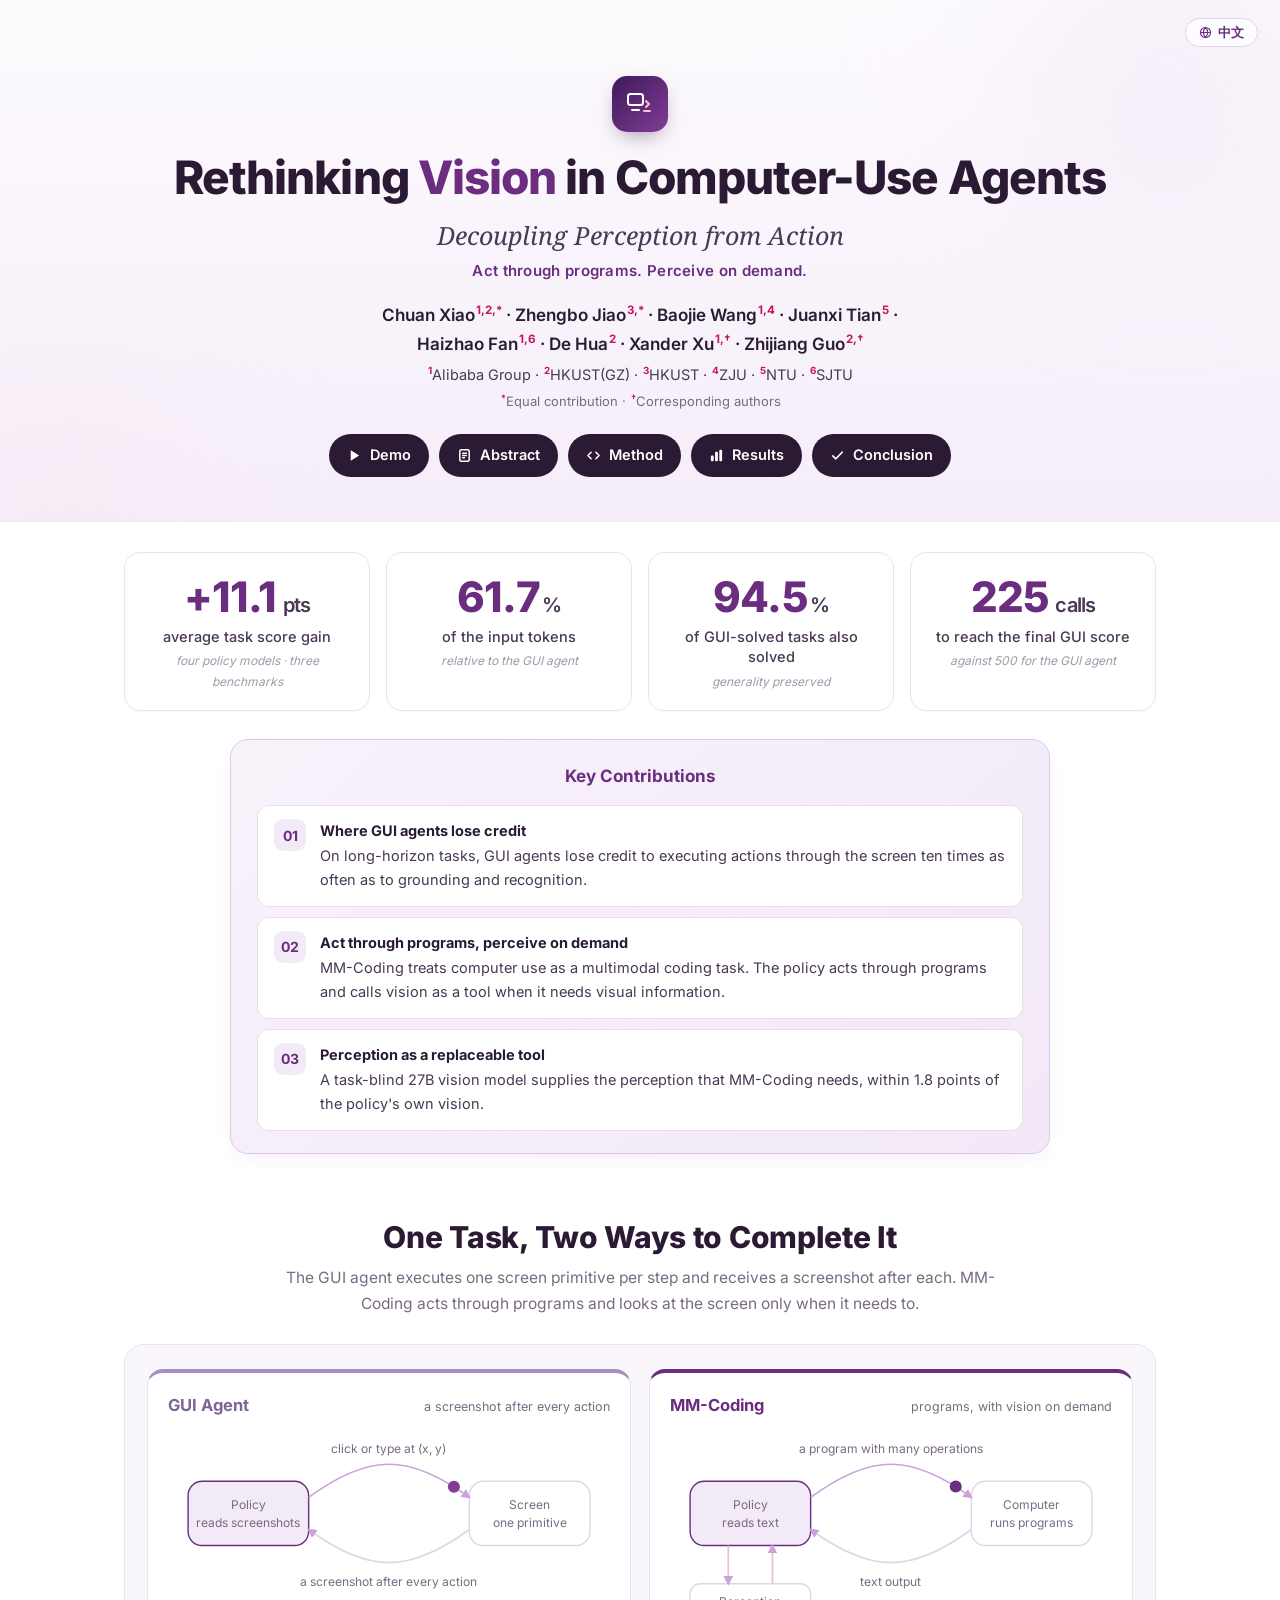
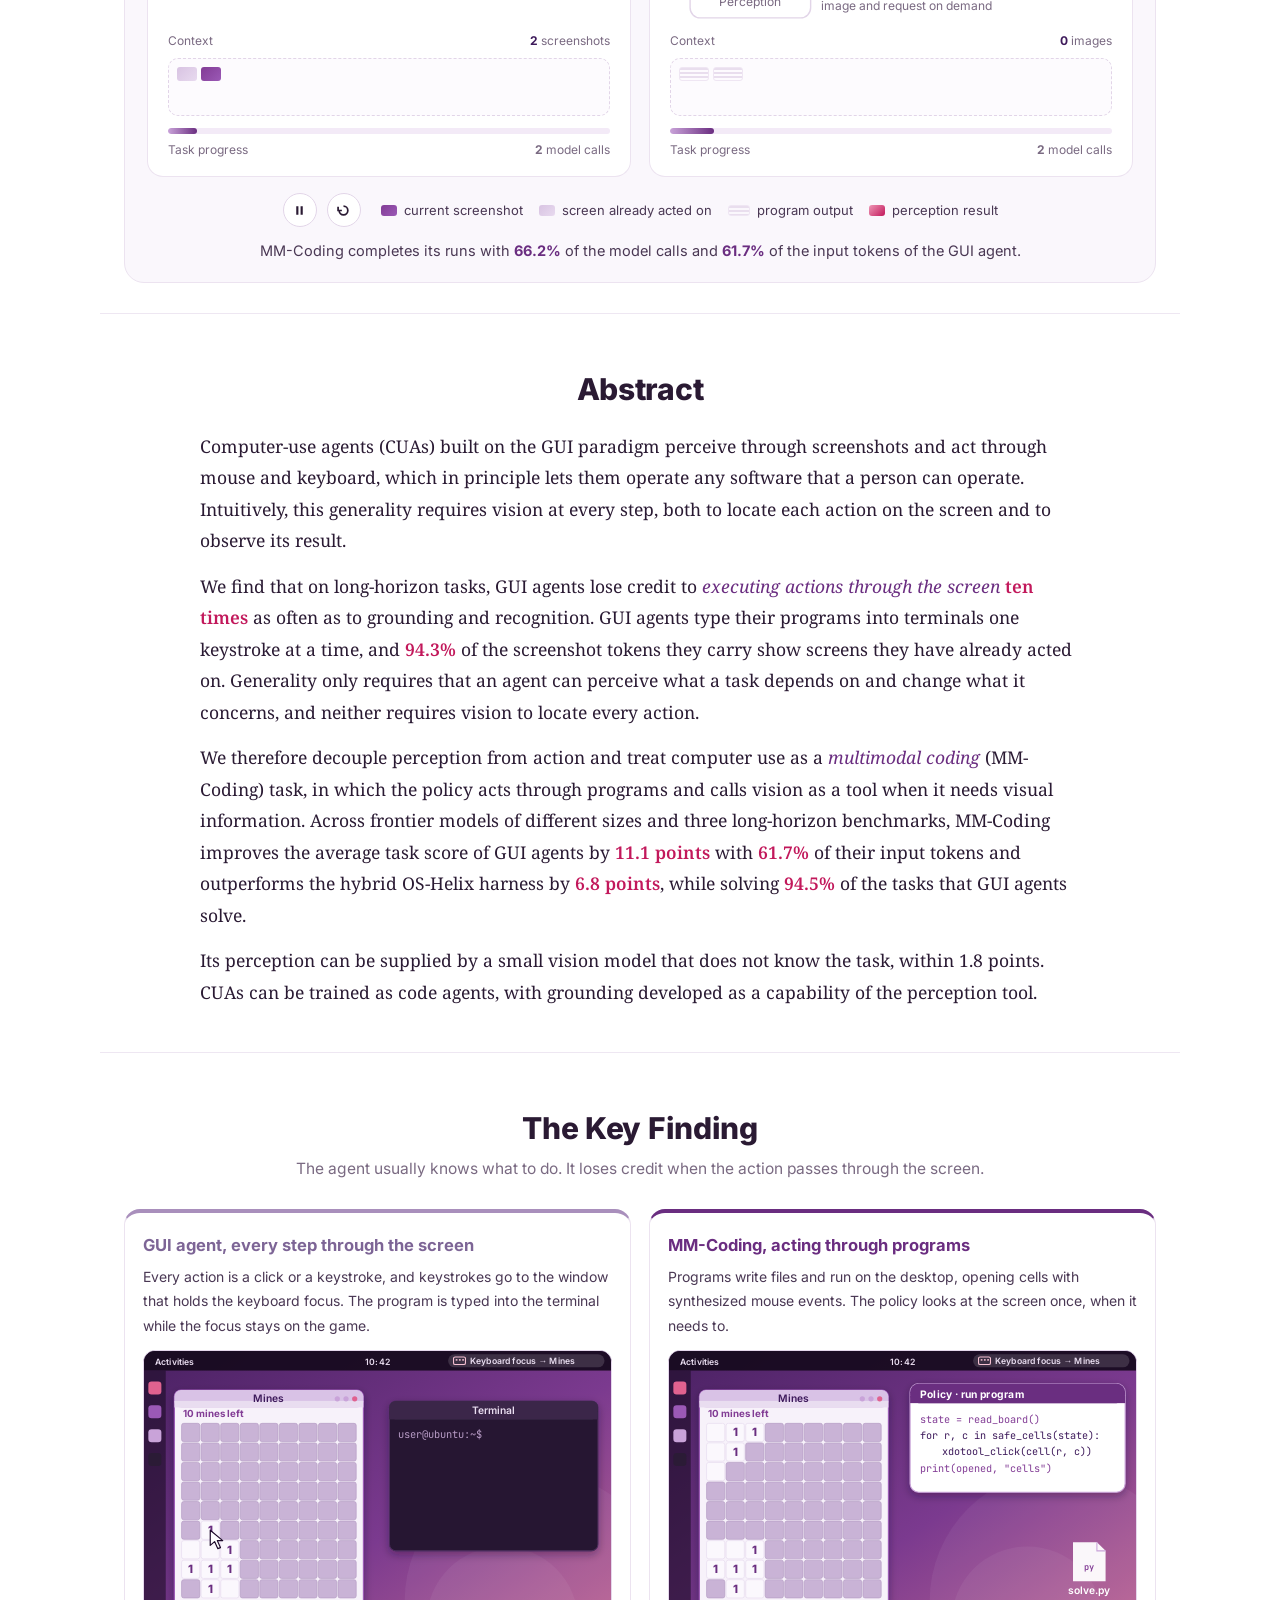
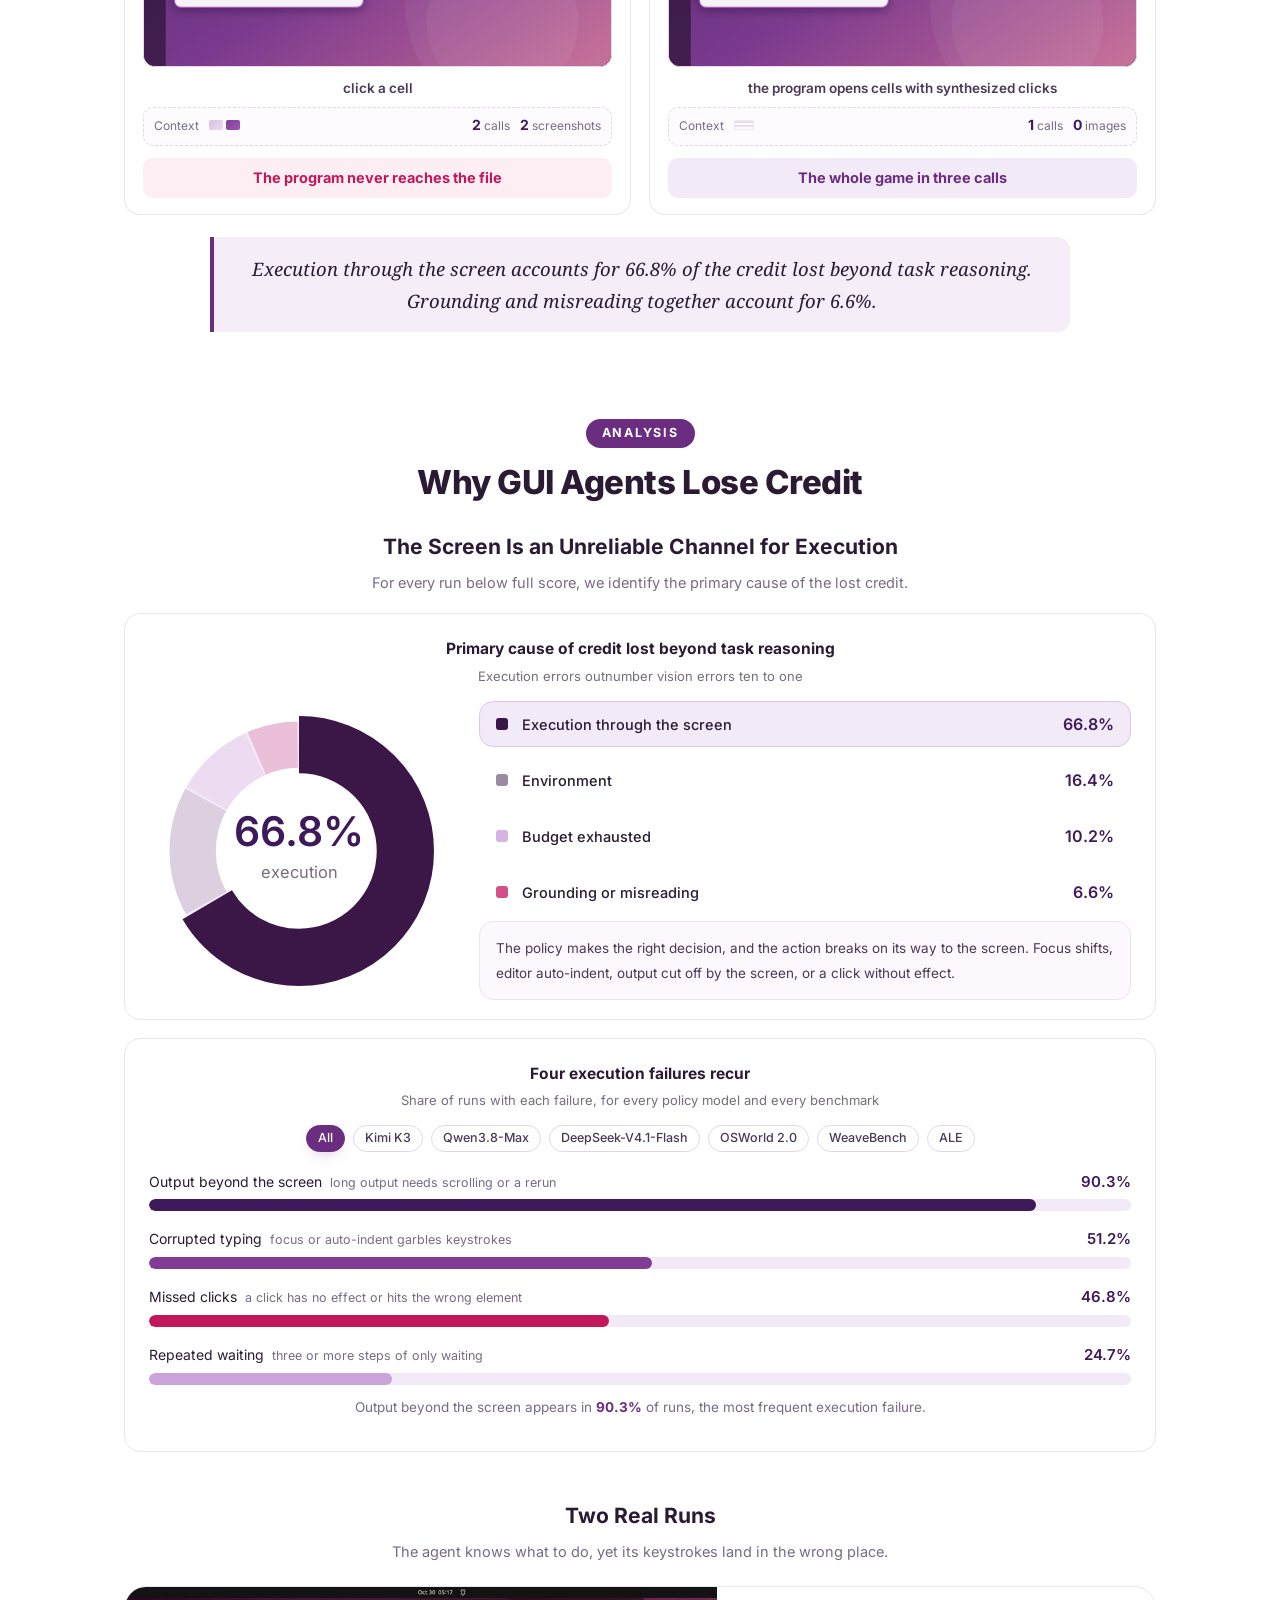
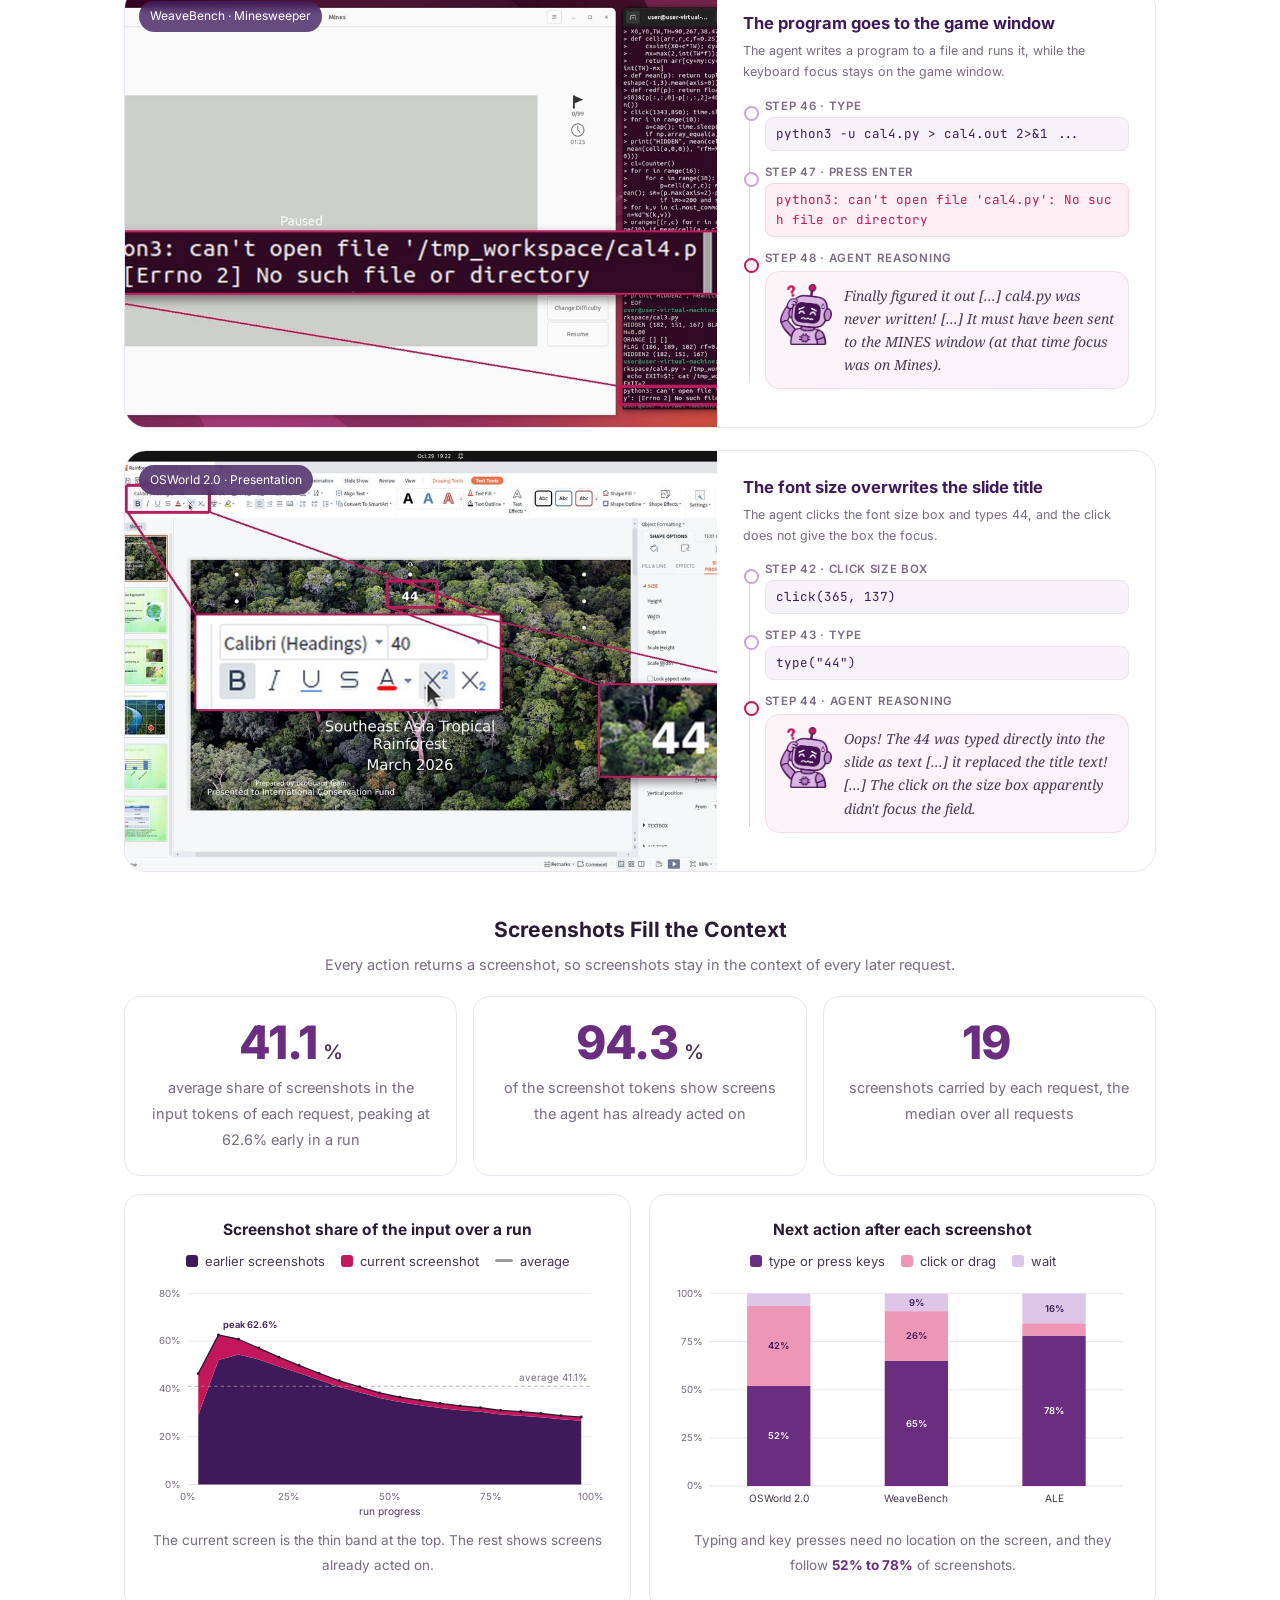
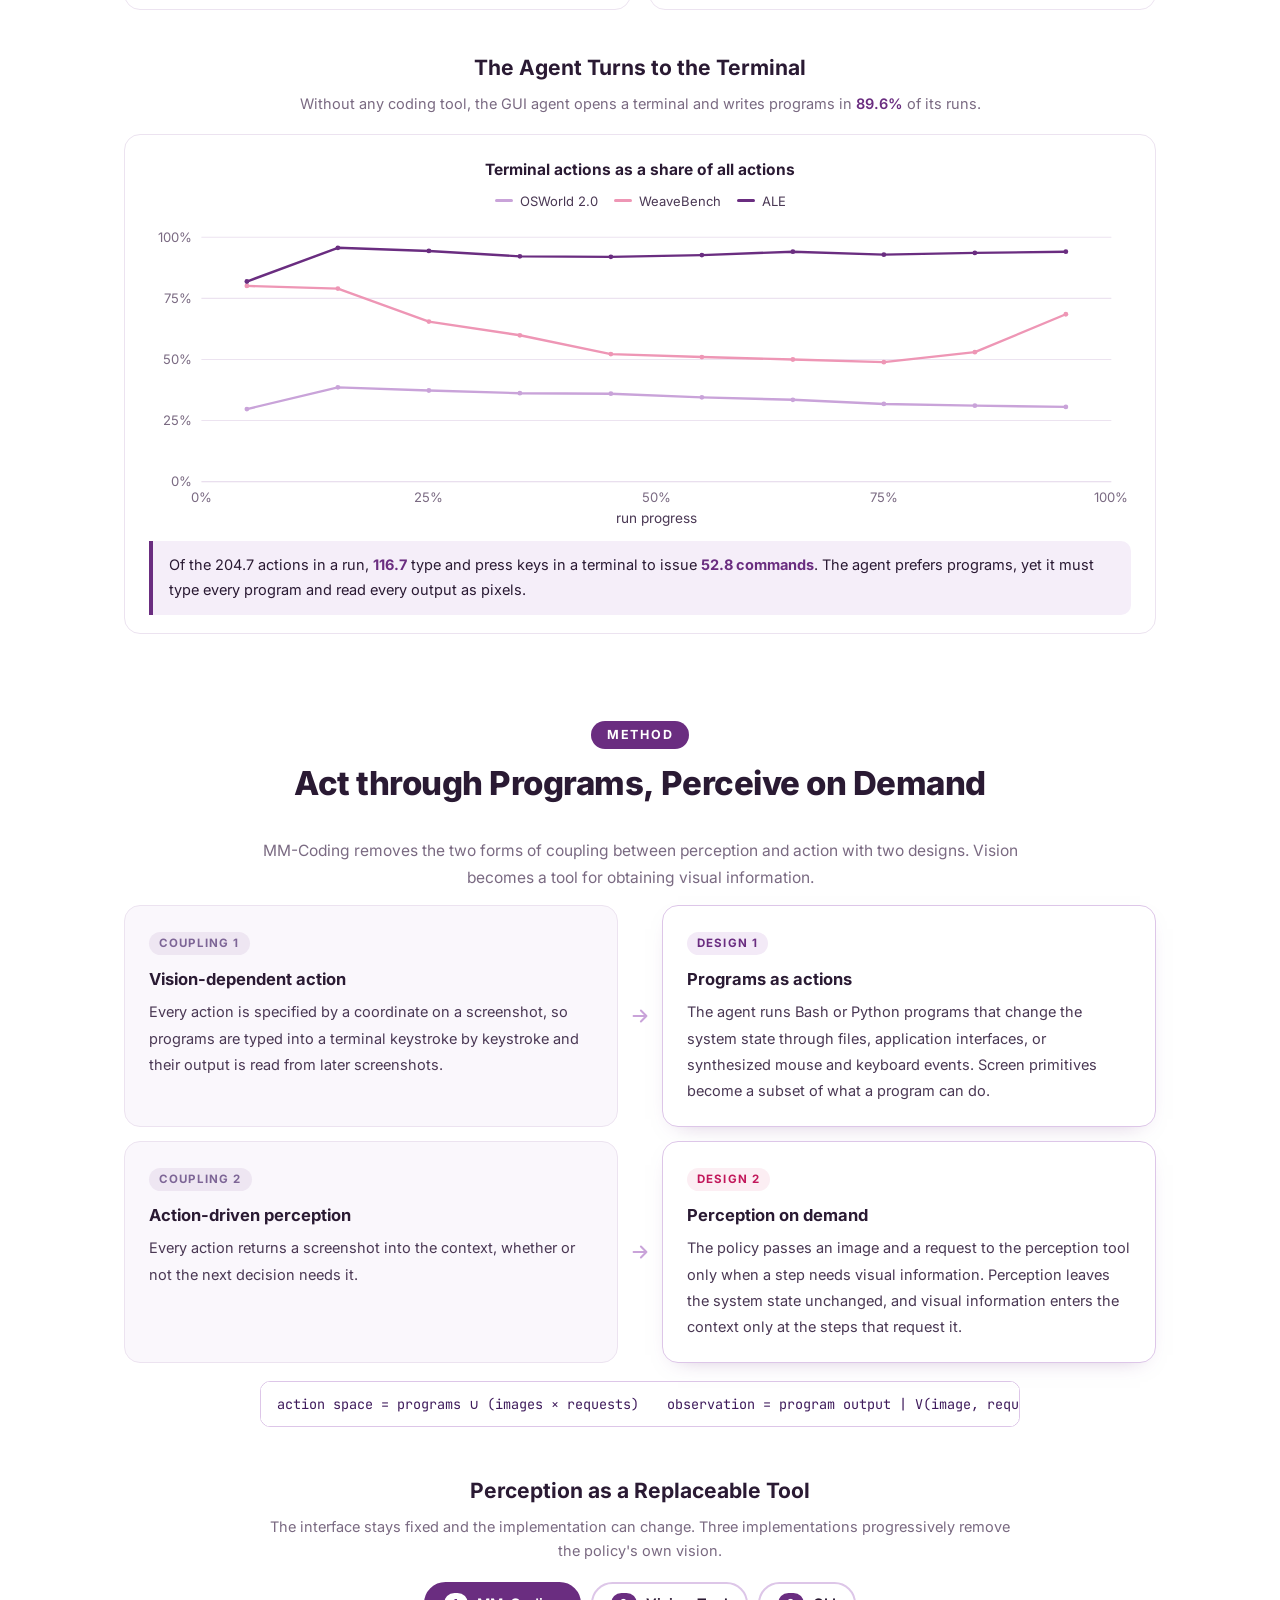
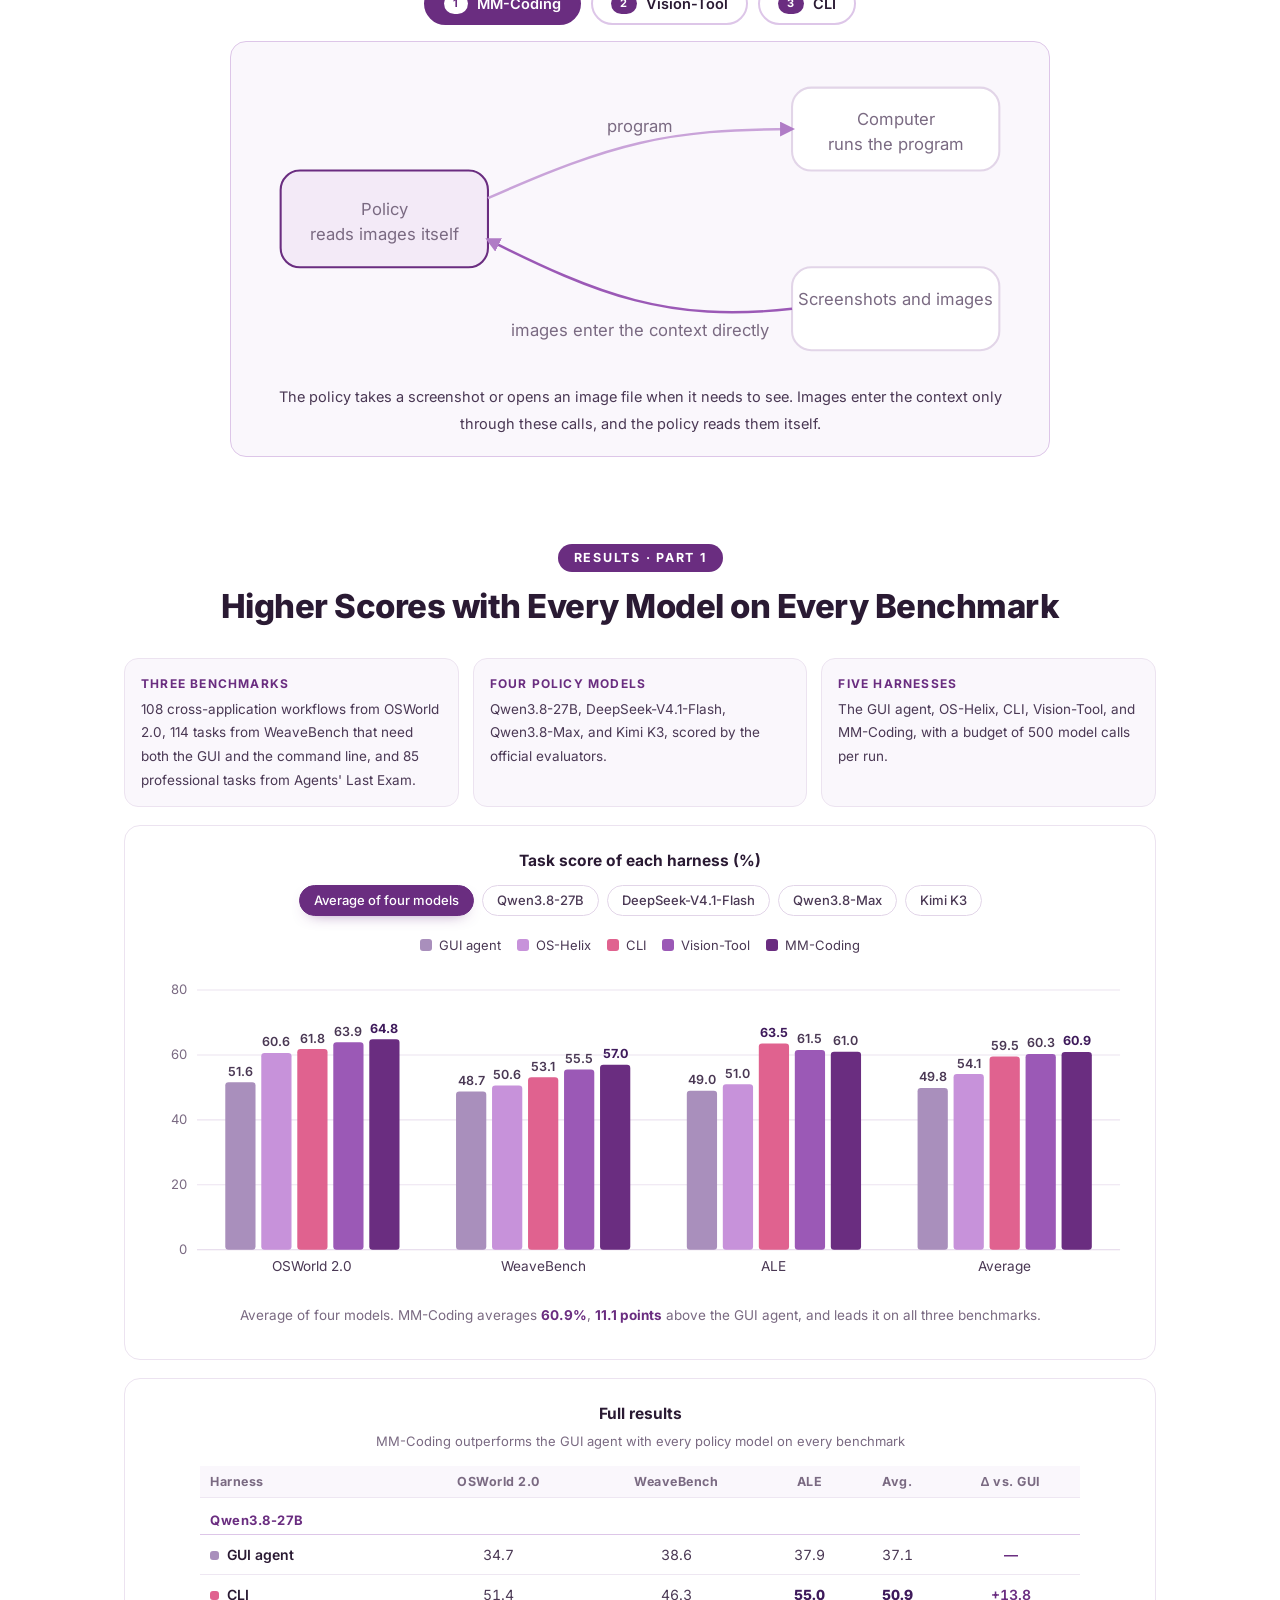
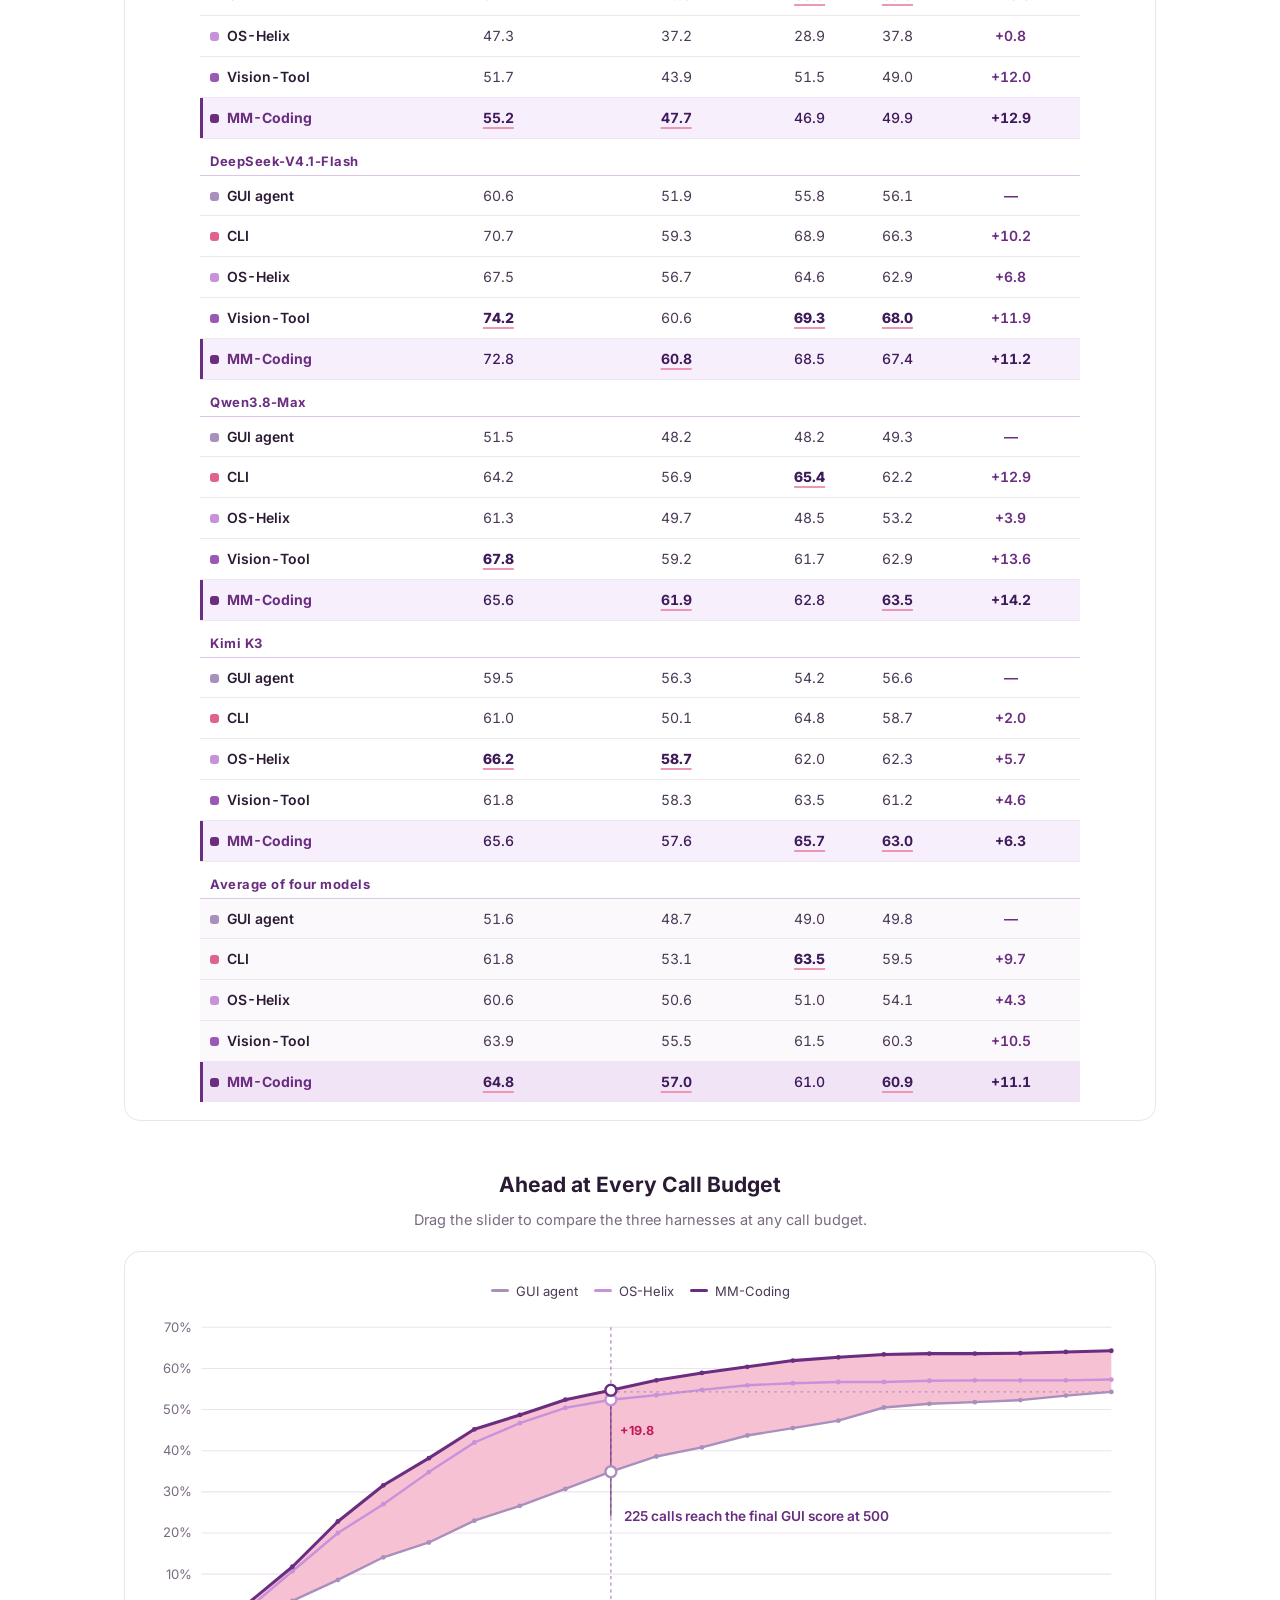
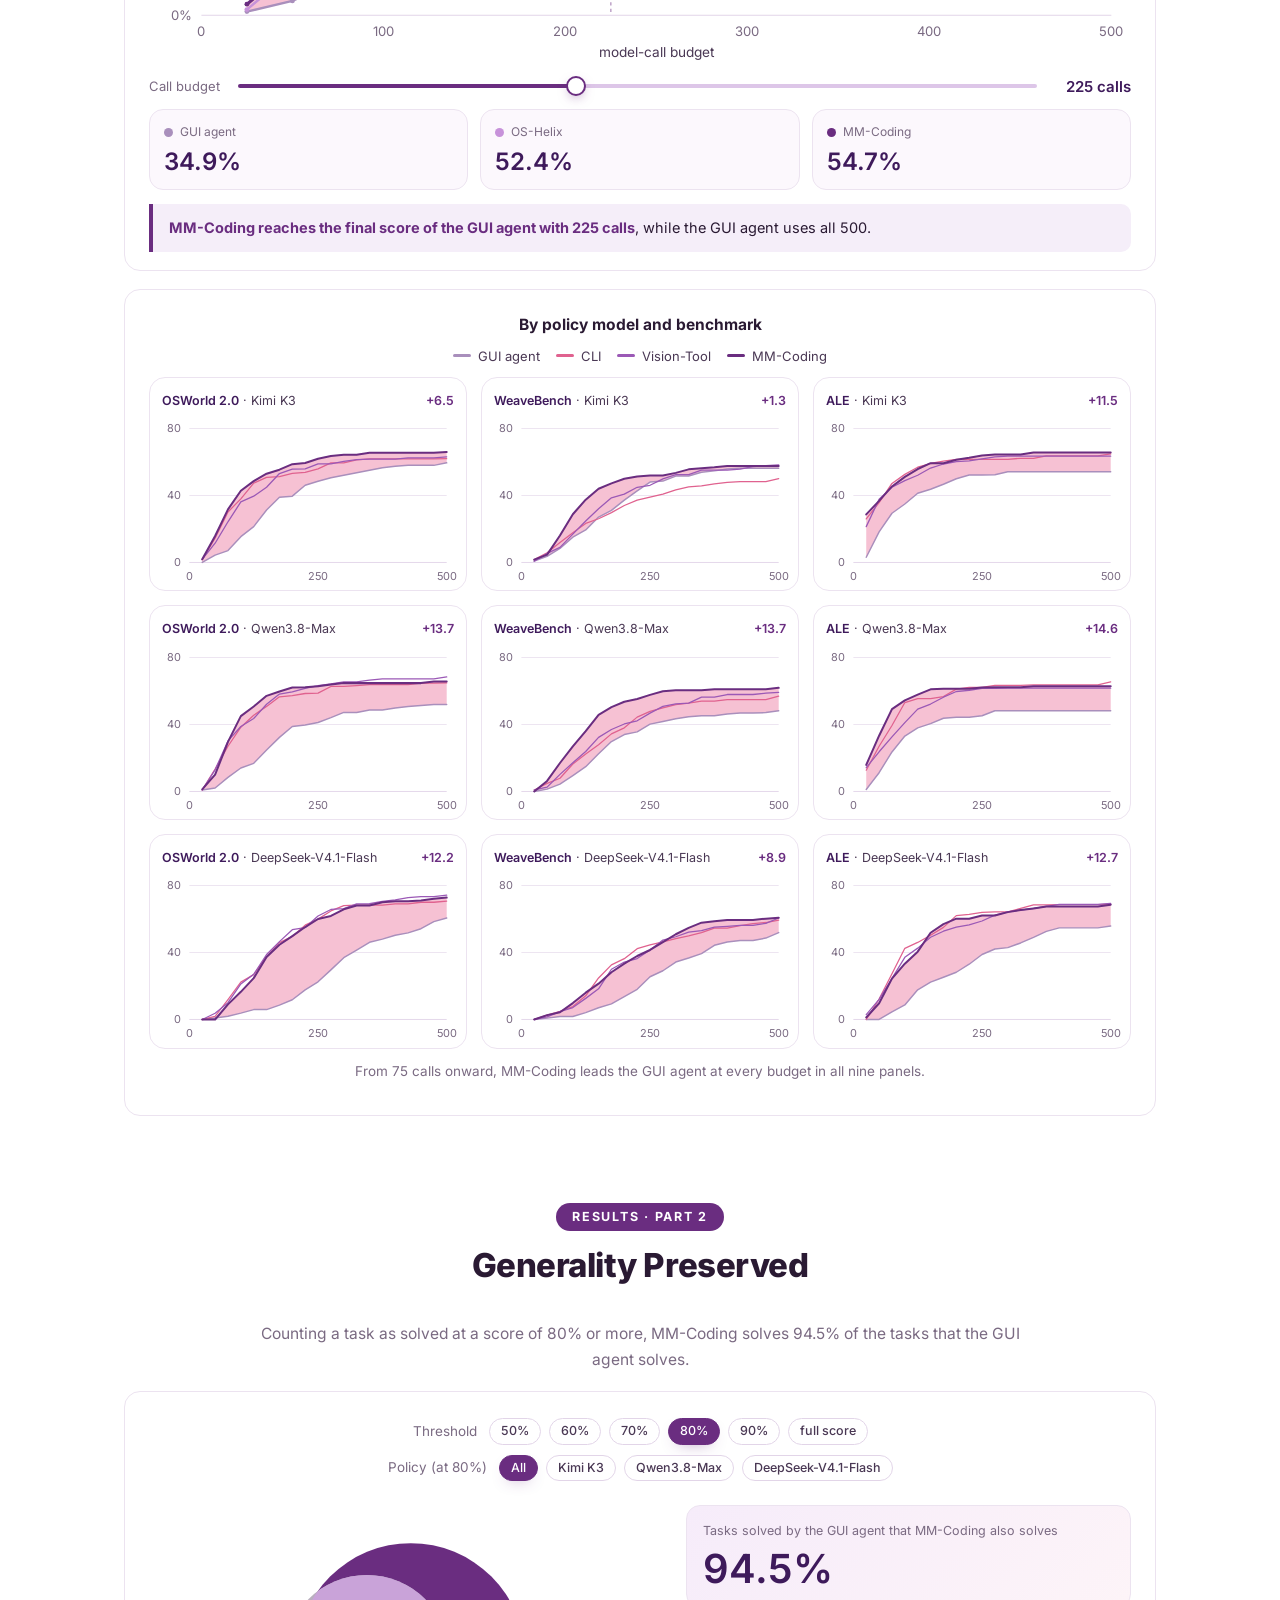
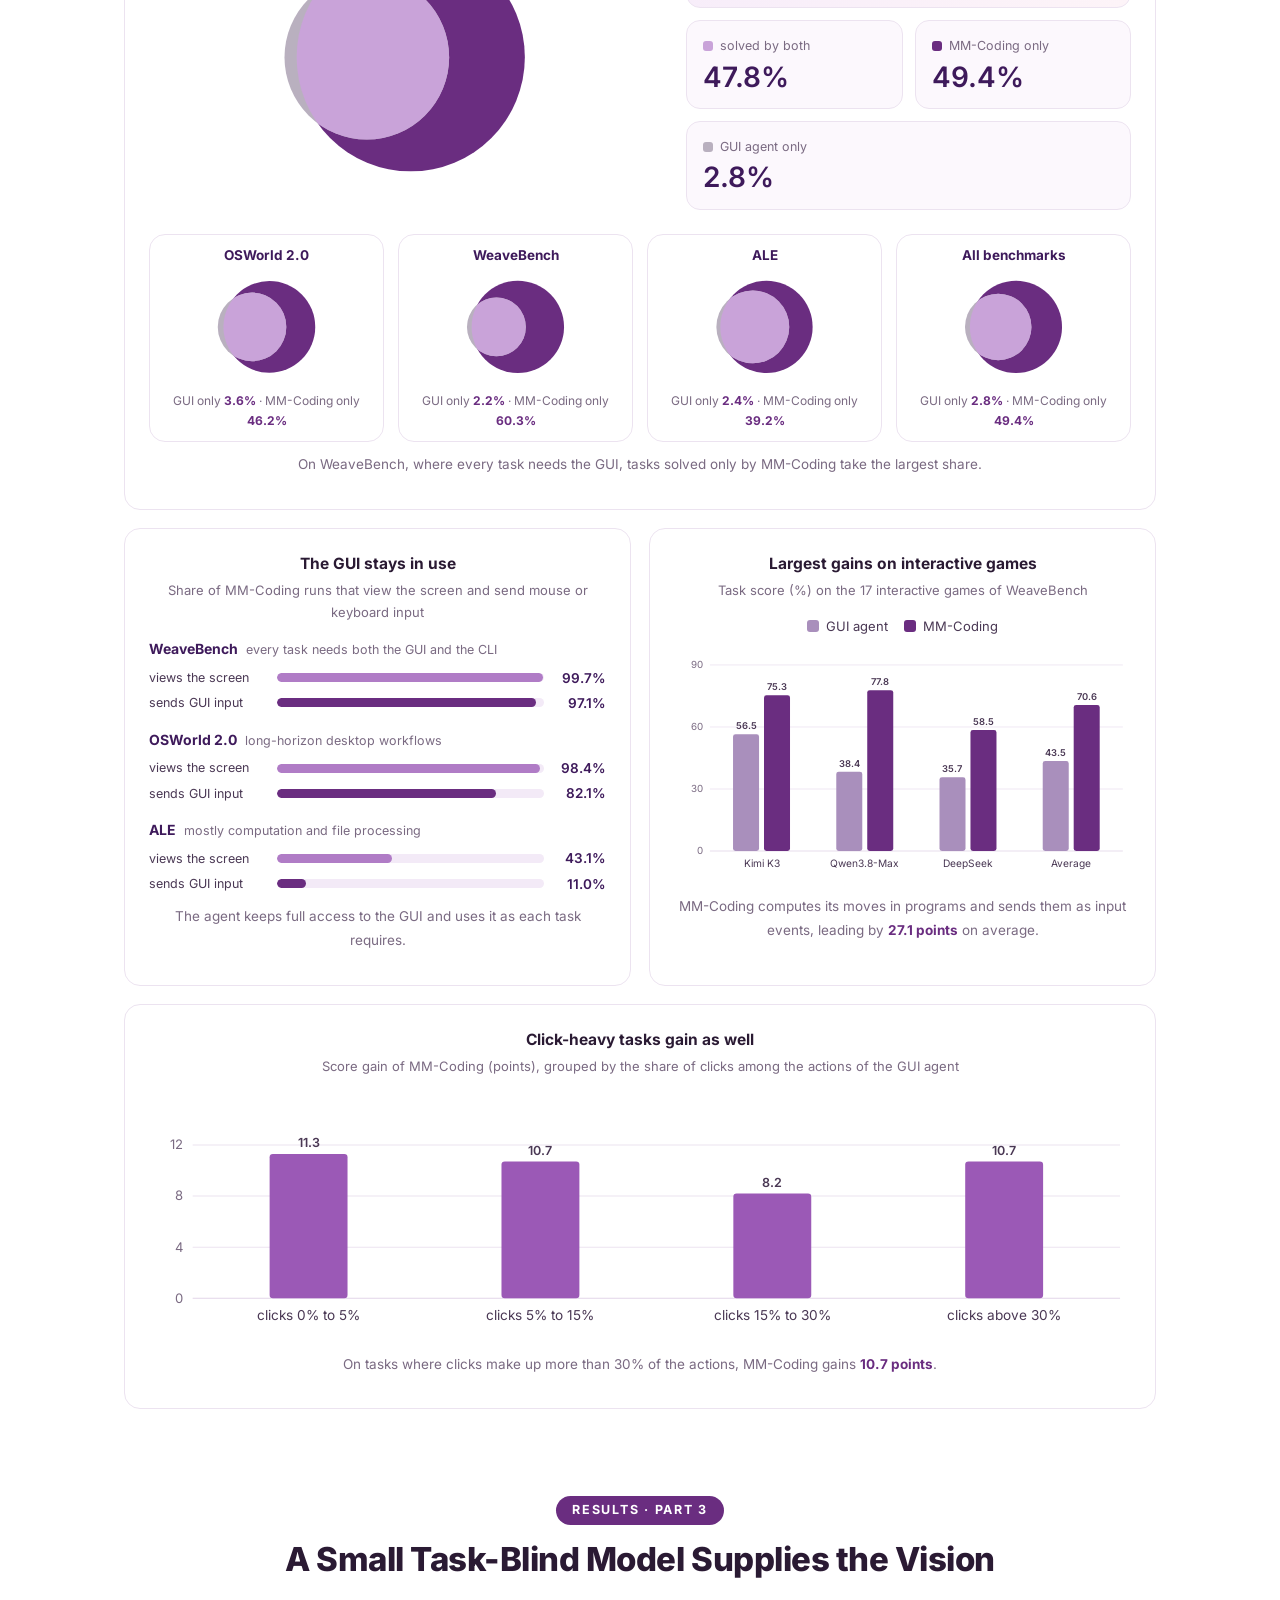
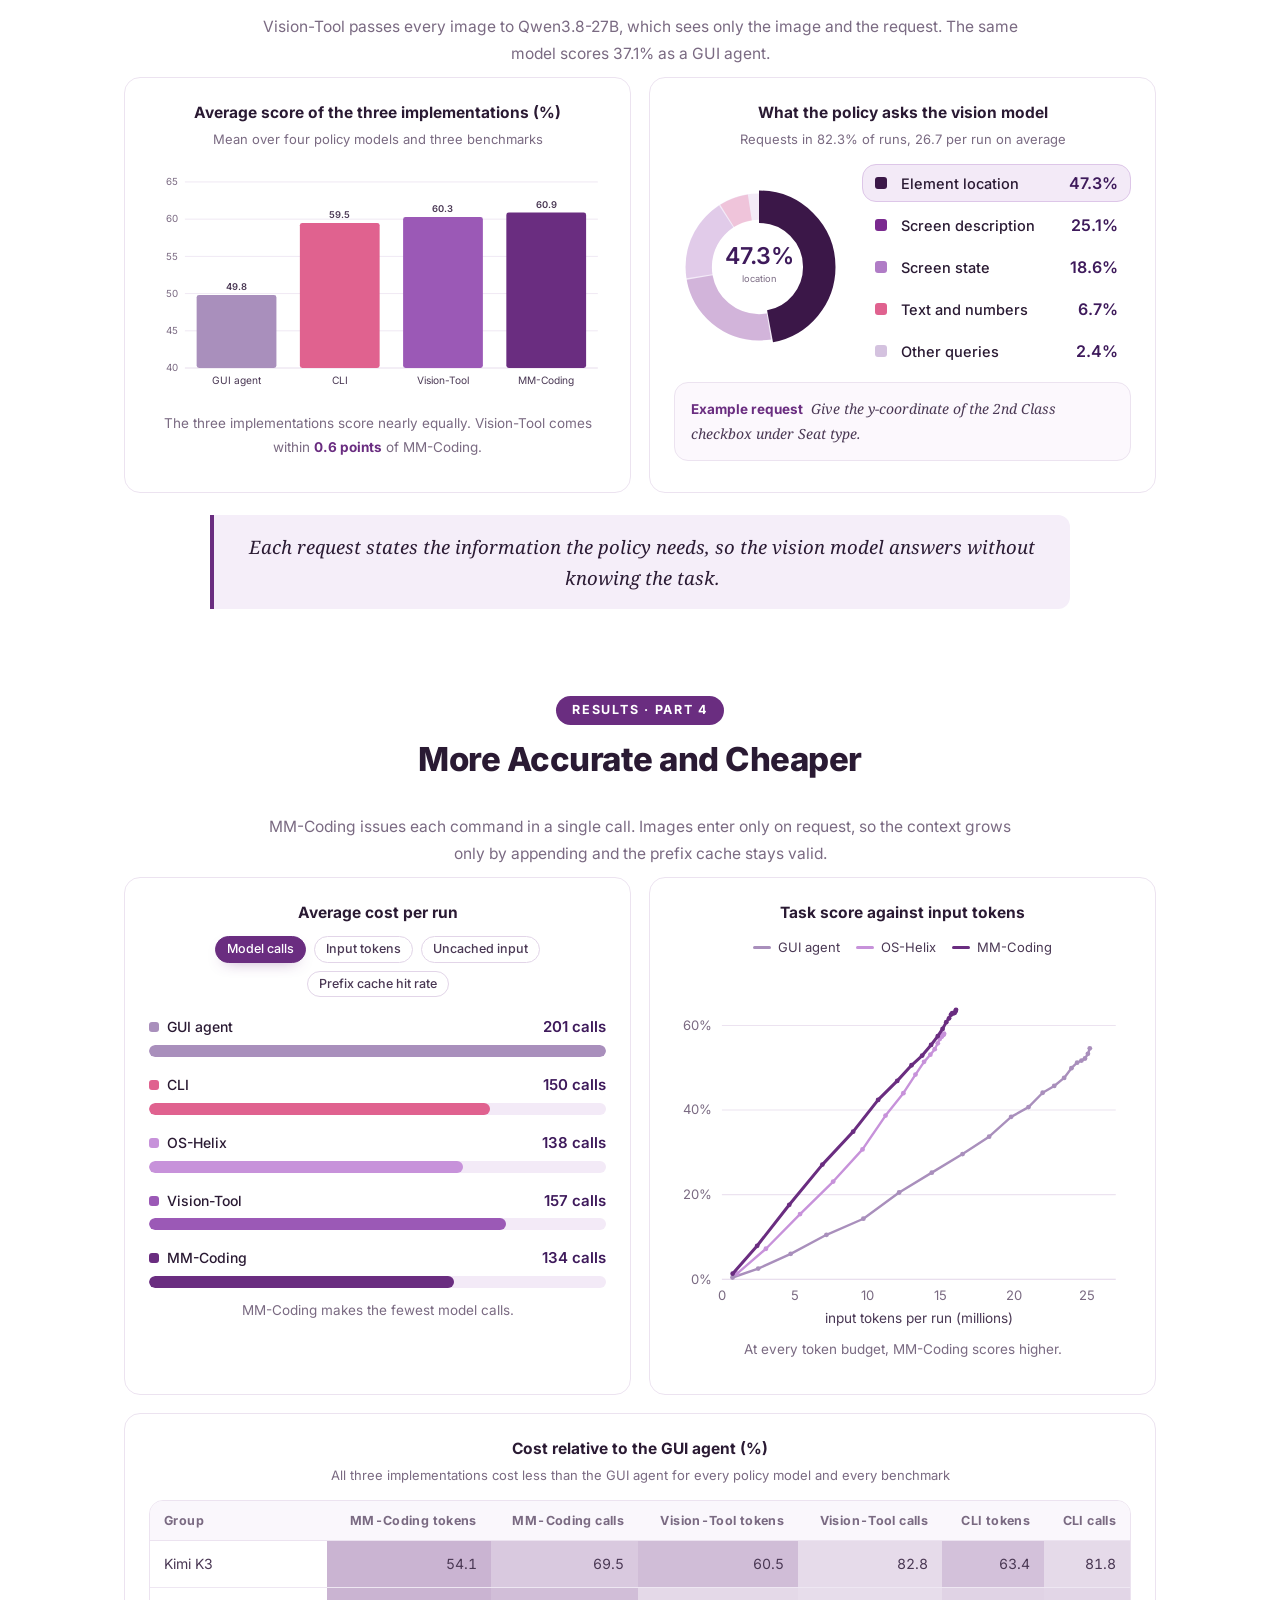
==== index.html @ 3936240c "Project page" ====
<!DOCTYPE html>
<html lang="en">
<head>
<meta charset="utf-8">
<meta name="viewport" content="width=device-width, initial-scale=1">
<title>Rethinking Vision in Computer-Use Agents: Decoupling Perception from Action</title>
<meta name="description" content="GUI agents lose credit mostly by executing actions through the screen. MM-Coding acts through programs and calls vision on demand, improving the average task score by 11.1 points with 61.7% of the input tokens.">
<meta property="og:title" content="Rethinking Vision in Computer-Use Agents: Decoupling Perception from Action">
<meta property="og:description" content="Act through programs, perceive on demand. MM-Coding improves the average task score by 11.1 points with 61.7% of the input tokens.">
<link rel="icon" href="data:image/svg+xml,%3Csvg xmlns='http://www.w3.org/2000/svg' viewBox='0 0 32 32'%3E%3Crect width='32' height='32' rx='8' fill='%236A2D80'/%3E%3Crect x='4' y='6' width='15' height='11' rx='2.5' fill='none' stroke='%23fff' stroke-width='2'/%3E%3Cpath d='M8 22h7' stroke='%23fff' stroke-width='2' stroke-linecap='round'/%3E%3Cpath d='M22 13l3 3-3 3M26 23h-6' fill='none' stroke='%23F6C1D3' stroke-width='2' stroke-linecap='round' stroke-linejoin='round'/%3E%3C/svg%3E">
<link rel="stylesheet" href="fonts/fonts.css">
<style>
:root{
  --bg:#FFFFFF; --paper:#FFFFFF; --tint:#FAF7FC; --tint2:#F5EEF9;
  --ink:#2A1A33; --ink2:#4A3854; --muted:#7A6A82; --line:#ECE3F0; --line2:#E2D5E8; --rule:#EEE7F2;
  --deep:#3E1A5B; --plum:#6A2D80; --purp:#823C95; --mid:#9B59B6; --lav:#C9A3D9; --lav2:#DDC6E8; --lav3:#F3EAF7;
  --pink:#EE96B5; --pink2:#F6C1D3; --pink3:#FCEEF3; --mag:#C2185B; --grey:#B9B0BF;
  --c-gui:#A98FBC; --c-helix:#C792DA; --c-cli:#E0628F; --c-vt:#9B59B6; --c-mmc:#6A2D80;
  --serif:"Noto Serif",Georgia,"Times New Roman",serif;
  --sans:"Inter",-apple-system,BlinkMacSystemFont,"Segoe UI","PingFang SC","Noto Sans SC","Noto Sans CJK SC","Source Han Sans SC","Microsoft YaHei","Helvetica Neue",Arial,sans-serif;
  --num:"Inter","Avenir Next","Helvetica Neue","Segoe UI",Arial,sans-serif;
  --mono:"JetBrains Mono","SFMono-Regular",Menlo,Consolas,monospace;
  --ease:cubic-bezier(.2,.7,.2,1);
}
*{box-sizing:border-box}
html{scroll-behavior:smooth;-webkit-text-size-adjust:100%}
body{margin:0;background:var(--bg);color:var(--ink);font:16px/1.7 var(--sans);-webkit-font-smoothing:antialiased;overflow-x:hidden}
::selection{background:var(--lav2);color:var(--deep)}
a{color:var(--plum);text-decoration:none}
img{max-width:100%;display:block}
h1,h2,h3,h4{margin:0;color:var(--ink)}
p{margin:0 0 14px;color:var(--ink2)}
.muted{color:var(--muted)}
.small{font-size:13.5px;line-height:1.75}
.hl{color:var(--plum);font-weight:600}
#progress{position:fixed;top:0;left:0;height:3px;width:0;z-index:60;background:linear-gradient(90deg,var(--plum),var(--pink));transition:width .1s linear}

/* reveal */
.rv{opacity:0;transform:translateY(22px);transition:opacity .8s var(--ease),transform .8s var(--ease)}
.rv.in{opacity:1;transform:none}
.rv.d1{transition-delay:.08s}.rv.d2{transition-delay:.16s}.rv.d3{transition-delay:.24s}.rv.d4{transition-delay:.32s}

/* hero */
.hero{padding:76px 24px 44px;text-align:center;background:linear-gradient(180deg,#FDFBFE 0%,#F5EDF9 100%);border-bottom:1px solid var(--rule);position:relative;overflow:hidden}
.hero::before,.hero::after{content:"";position:absolute;border-radius:50%;filter:blur(70px);opacity:.5;pointer-events:none;animation:float 20s ease-in-out infinite}
.hero::before{width:460px;height:460px;background:radial-gradient(circle,#EBDDF2,transparent 70%);top:-160px;right:-120px}
.hero::after{width:380px;height:380px;background:radial-gradient(circle,#FBE3EC,transparent 70%);bottom:-200px;left:-120px;animation-delay:-8s}
@keyframes float{0%,100%{transform:translate(0,0)}50%{transform:translate(26px,-18px)}}
.hero>*{position:relative}
.logo{width:56px;height:56px;margin:0 auto 18px;border-radius:15px;background:linear-gradient(135deg,var(--deep),var(--purp));box-shadow:0 8px 22px -8px rgba(62,26,91,.55);display:flex;align-items:center;justify-content:center;transition:transform .35s cubic-bezier(.34,1.56,.64,1)}
.logo:hover{transform:translateY(-3px) scale(1.06) rotate(-3deg)}
.logo svg{width:32px;height:32px}
.hero h1{font-size:46px;line-height:1.2;font-weight:800;letter-spacing:-.02em;color:var(--ink);max-width:1000px;margin:0 auto}
.hero h1 .acc{color:var(--plum)}
.hero .sub{font:italic 400 25px/1.5 var(--serif);color:var(--ink2);margin:12px 0 4px}
.authors{font-size:17px;font-weight:600;color:var(--ink);margin:0 auto 4px;max-width:900px;line-height:1.7}
.authors sup,.affil sup,.note sup{color:var(--mag);font-weight:700;font-size:.68em;margin-left:1px}
@media (max-width:900px){.authors .wbr{display:none}}
.affil{font-size:14.5px;color:var(--ink2);margin:0 0 2px}
.note{font-size:13px;color:var(--muted);margin:0 0 22px}
.hero .en{font:600 15px/1.6 var(--sans);color:var(--plum);letter-spacing:.02em;margin:0 0 18px}
.btns{display:flex;justify-content:center;gap:10px;flex-wrap:wrap}
.btns a{display:inline-flex;align-items:center;gap:8px;background:var(--ink);color:#fff;border-radius:999px;padding:9px 18px;font-size:14.5px;font-weight:600;transition:background .2s,transform .2s}
.btns a:hover{background:var(--plum);transform:translateY(-1px)}
.btns a svg{width:15px;height:15px}

/* tldr */
.tldr{display:grid;grid-template-columns:repeat(4,1fr);gap:16px;max-width:1080px;margin:0 auto;padding:30px 24px 0}
.tl{background:#fff;border:1px solid var(--line);border-radius:16px;padding:22px 16px 18px;text-align:center;box-shadow:0 1px 2px rgba(62,26,91,.03);transition:transform .2s,box-shadow .2s}
.tl:hover{transform:translateY(-3px);box-shadow:0 10px 26px -14px rgba(62,26,91,.3)}
.tl .n{font:800 42px/1.05 var(--num);letter-spacing:-.02em;color:var(--plum)}
.tl .n small{font-size:20px;color:var(--ink2);font-weight:600;margin-left:2px}
.tl .l{margin-top:8px;font-size:14.5px;color:var(--ink2);font-weight:500;line-height:1.4}
.tl .f{margin-top:4px;font-size:12px;color:#A497AB;font-style:italic}

/* contributions */
.contrib{max-width:820px;margin:28px auto 8px;background:linear-gradient(135deg,#F8F2FB 0%,#F2E8F7 100%);border:1px solid var(--lav2);border-radius:18px;padding:22px 26px;box-shadow:0 6px 24px -12px rgba(106,45,128,.18)}
.contrib h3{text-align:center;font-size:17px;font-weight:700;color:var(--plum);margin-bottom:14px}
.ci{display:flex;gap:14px;align-items:flex-start;background:#fff;border:1px solid #EADDF0;border-radius:12px;padding:13px 16px;margin-top:10px;transition:transform .2s,box-shadow .2s,border-color .2s}
.ci:hover{transform:translateY(-2px);border-color:var(--plum);box-shadow:0 10px 24px -14px rgba(106,45,128,.45)}
.ci .ic{flex:0 0 32px;height:32px;border-radius:9px;background:var(--lav3);color:var(--plum);display:flex;align-items:center;justify-content:center;font:700 14px var(--num)}
.ci div{font-size:14.5px;line-height:1.7;color:var(--ink2)}
.ci b{color:var(--ink);font-weight:700}

/* section scaffold */
.sec{max-width:1080px;margin:0 auto;padding:56px 24px 30px}
.st-title{font-size:30px;font-weight:800;text-align:center;letter-spacing:-.01em;line-height:1.3}
.st-sub{text-align:center;color:var(--muted);font-size:15.5px;margin:8px auto 26px;max-width:760px}
.rule{height:1px;background:var(--rule);max-width:1080px;margin:0 auto}
.prose{max-width:860px;margin:0 auto 6px;font-size:16px;line-height:1.95}
.sub-title{font-size:21px;font-weight:700;text-align:center;margin:46px 0 6px}
.sub-sub{text-align:center;color:var(--muted);font-size:14.5px;margin:0 auto 18px;max-width:760px}
.group{text-align:center;margin:56px auto 0;padding:0 24px}
.group .lab{display:inline-block;background:var(--plum);color:#fff;font:700 12.5px/1 var(--sans);letter-spacing:.14em;padding:8px 16px;border-radius:999px}
.group h2{font-size:33px;font-weight:800;margin-top:14px;line-height:1.25;letter-spacing:-.015em}

/* abstract */
.abstract{max-width:880px;margin:0 auto;font:17.5px/1.8 var(--serif);color:var(--ink)}
.abstract p{color:var(--ink);margin-bottom:14px}
.abstract em{font-style:italic;color:var(--plum)}
.abstract strong{color:var(--mag);font-weight:700}

/* demo panel */
.demo{background:var(--tint);border:1px solid var(--line);border-radius:20px;padding:24px 22px 18px}
.para{display:grid;grid-template-columns:1fr 1fr;gap:18px}
.pcard{background:#fff;border:1px solid var(--line);border-radius:16px;padding:18px 20px 16px;position:relative;overflow:hidden}
.pcard.gui{border-top:4px solid var(--c-gui)}
.pcard.mmc{border-top:4px solid var(--plum)}
.pcard .ph{display:flex;align-items:baseline;justify-content:space-between;margin-bottom:4px}
.pcard .ph b{font-size:16.5px;font-weight:700}
.pcard.gui .ph b{color:#7D6596}.pcard.mmc .ph b{color:var(--plum)}
.pcard .ph span{font-size:12.5px;color:var(--muted)}
.pnode{fill:#fff;stroke:var(--line2);stroke-width:1.4;transition:all .3s}
.pnode.act{stroke:var(--plum);fill:var(--lav3)}
.ptext{font:600 13px var(--sans);fill:var(--deep)}
.psub{font:11px var(--sans);fill:var(--muted)}
.pedge{fill:none;stroke:var(--line2);stroke-width:1.6}
.pedge.act{stroke:var(--lav)}
.pedge.pk{stroke:#F2B9CE}
.ctx{margin-top:8px}
.ctx .lab{display:flex;justify-content:space-between;font-size:12px;color:var(--muted);margin-bottom:6px}
.ctx .lab b{color:var(--deep);font-family:var(--num)}
.tiles{display:flex;flex-wrap:wrap;gap:4px;min-height:58px;align-content:flex-start;padding:8px;border:1px dashed var(--line2);border-radius:10px;background:#FDFBFE}
.tile{width:20px;height:14px;border-radius:3px;animation:pop .45s var(--ease)}
.tile.img{background:linear-gradient(135deg,var(--purp),var(--mid))}
.tile.img.old{background:linear-gradient(135deg,#D8C3E2,#E8DAEF)}
.tile.txt{width:30px;background:repeating-linear-gradient(180deg,#E9DEEE 0 2px,transparent 2px 4px);border:1px solid #EFE6F3}
.tile.ask{background:linear-gradient(135deg,var(--pink),var(--mag))}
@keyframes pop{0%{transform:scale(.3);opacity:0}100%{transform:none;opacity:1}}
.pbar{height:6px;border-radius:6px;background:var(--lav3);overflow:hidden;margin-top:12px}
.pbar i{display:block;height:100%;width:0;border-radius:6px;background:linear-gradient(90deg,var(--lav),var(--plum));transition:width .5s var(--ease)}
.pmeta{display:flex;justify-content:space-between;font-size:12px;color:var(--muted);margin-top:6px}
.ctrl{display:flex;align-items:center;justify-content:center;gap:10px;margin-top:16px;flex-wrap:wrap}
.rbtn{width:34px;height:34px;border-radius:50%;border:1px solid var(--line2);background:#fff;color:var(--ink);display:inline-flex;align-items:center;justify-content:center;cursor:pointer;transition:all .2s;padding:0}
.rbtn:hover{background:var(--plum);color:#fff;border-color:var(--plum)}
.rbtn svg{width:13px;height:13px}
.legend.tl2{justify-content:center;margin:0 0 0 10px}
.legend.tl2 .tile{display:inline-block;width:16px;height:11px;vertical-align:-1px;animation:none}
.legend.tl2 .tile.txt{width:22px}
.demo-cap{text-align:center;font-size:14.5px;color:var(--ink2);margin:12px 0 0}
.demo-cap b{color:var(--plum)}

/* insight */
.insight{display:grid;grid-template-columns:1fr 1fr;gap:18px}
.ip{border:1px solid var(--line);border-radius:16px;padding:18px 18px 16px;background:#fff;display:flex;flex-direction:column}
.ip.bad{border-top:4px solid var(--c-gui)}
.ip.good{border-top:4px solid var(--plum)}
.ip h4{font-size:16.5px;font-weight:700;margin-bottom:6px}
.ip.bad h4{color:#7D6596}.ip.good h4{color:var(--plum)}
.ip>p{font-size:14px;line-height:1.75;color:var(--ink2);margin-bottom:12px}
.verdict{text-align:center;font-weight:700;margin-top:12px;padding:8px;border-radius:10px;font-size:14.5px}
.verdict.no{background:var(--pink3);color:var(--mag)}
.verdict.yes{background:var(--lav3);color:var(--plum)}
.conclude{max-width:860px;margin:22px auto 0;text-align:center;font:italic 400 18.5px/1.7 var(--serif);color:var(--ink);padding:16px 22px;border-left:4px solid var(--plum);background:var(--tint2);border-radius:0 12px 12px 0}
.callout{background:var(--tint2);border-left:4px solid var(--plum);border-radius:0 10px 10px 0;padding:12px 16px;margin-top:14px;font-size:14.5px;color:var(--ink)}
.callout b{color:var(--plum)}

/* terminal */
.term{border-radius:12px;overflow:hidden;border:1px solid #E5D7EC;background:#2B1B36;color:#EADCF2;font:12.5px/1.7 var(--mono);min-height:200px;display:flex;flex-direction:column;flex:1}
.term .tb{display:flex;align-items:center;gap:7px;padding:8px 12px;background:#3A2648;font:12px var(--sans);color:#CDB6DA}
.term .tb i{width:10px;height:10px;border-radius:50%;background:#7E5A92}
.term .tb i:nth-child(2){background:#9C6FB2}.term .tb i:nth-child(3){background:#B98CCB}
.term .tb span{margin-left:8px}
.term pre{margin:0;padding:12px 14px;white-space:pre-wrap;word-break:break-all;flex:1;font:inherit}
.term .lost{color:#7E5A92;text-decoration:line-through}
.term .bad{color:#F49AB9}
.term .ok{color:#C9F2D9}
.term .cur{display:inline-block;width:7px;height:15px;background:#EADCF2;vertical-align:-2px;animation:blink 1s steps(1) infinite}
@keyframes blink{50%{opacity:0}}
.term .warn{color:#FFD7A3}

/* cards & figures */
.grid2{display:grid;grid-template-columns:1fr 1fr;gap:18px}
.grid3{display:grid;grid-template-columns:repeat(3,1fr);gap:16px}
.card{background:#fff;border:1px solid var(--line);border-radius:16px;padding:22px 24px}
.card h4{font-size:16.5px;font-weight:700;color:var(--ink);margin:0 0 6px}
.card p{font-size:14.5px;line-height:1.8;margin-bottom:0}
.card .tag{display:inline-block;font:700 11.5px/1 var(--sans);letter-spacing:.1em;color:var(--plum);background:var(--lav3);padding:6px 10px;border-radius:999px;margin-bottom:10px}
.figure{background:#fff;border:1px solid var(--line);border-radius:16px;padding:22px 24px 18px;margin-top:18px}
.figure .ftitle{font-size:15.5px;font-weight:700;color:var(--ink);text-align:center;margin-bottom:2px}
.figure .fsub{font-size:13px;color:var(--muted);text-align:center;margin-bottom:14px}
.cap{font-size:13.5px;line-height:1.8;color:var(--muted);margin-top:10px;text-align:center}
.cap b{color:var(--plum);font-weight:700}
.stat3 .card{text-align:center}
.bigstat{display:flex;align-items:baseline;justify-content:center;gap:6px}
.bigstat .n{font:800 46px/1 var(--num);color:var(--plum);letter-spacing:-.02em}
.bigstat .u{font:600 20px/1 var(--num);color:var(--ink2)}
.stat3 p{margin-top:10px}

/* setup strip */
.setup{display:grid;grid-template-columns:repeat(3,1fr);gap:14px;margin-top:4px}
.setup div{background:var(--tint);border:1px solid var(--line);border-radius:14px;padding:14px 16px;font-size:13.5px;line-height:1.75;color:var(--ink2)}
.setup b{display:block;font-size:12px;color:var(--plum);letter-spacing:.1em;margin-bottom:4px}

/* design pairs */
.pair{display:grid;grid-template-columns:1fr 44px 1fr;align-items:stretch;margin-top:14px}
.pair .card.prob{background:var(--tint);border-color:var(--line)}
.pair .card.prob .tag{color:#7D6596;background:#EEE6F2}
.pair .card.fix{border-color:var(--lav2);box-shadow:0 8px 22px -16px rgba(106,45,128,.5)}
.pair .arr{display:flex;align-items:center;justify-content:center;color:var(--lav)}
.pair .arr svg{width:22px;height:22px}
.formula{font:13.5px/1.8 var(--mono);white-space:nowrap;overflow-x:auto;color:var(--deep);background:#fff;border:1px solid var(--lav2);border-radius:10px;padding:10px 16px;margin:18px auto 0;text-align:center;max-width:760px}

/* tabs */
.tabs{display:flex;gap:10px;justify-content:center;flex-wrap:wrap;margin-bottom:16px}
.tab{display:inline-flex;align-items:center;gap:9px;padding:9px 18px;border:2px solid var(--lav2);border-radius:999px;background:#fff;font:600 14.5px var(--sans);color:var(--ink);cursor:pointer;transition:all .2s}
.tab .tg{display:inline-block;background:var(--plum);color:#fff;font:700 11px/1 var(--sans);letter-spacing:.06em;padding:5px 9px;border-radius:999px}
.tab:hover{border-color:var(--plum);background:var(--tint)}
.tab.on{background:var(--plum);border-color:var(--plum);color:#fff}
.tab.on .tg{background:#fff;color:var(--plum)}
.tabpanel{max-width:820px;margin:0 auto;background:var(--tint);border:1px solid var(--lav2);border-radius:16px;padding:18px 22px}
.tabpanel .desc{font-size:14.5px;line-height:1.85;color:var(--ink2);margin-top:6px;text-align:center;min-height:54px}

/* results table */
.rtable{border-collapse:collapse;width:100%;font-size:14px}
.rtable th,.rtable td{border-bottom:1px solid var(--rule);padding:8px 10px;text-align:center}
.rtable thead th{background:var(--tint);font:700 12.5px var(--sans);color:var(--muted);letter-spacing:.04em}
.rtable td{color:var(--ink2);font-family:var(--num);font-variant-numeric:tabular-nums}
.rtable td.h{text-align:left;font-family:var(--sans);font-weight:600;color:var(--ink)}
.rtable td.h i{display:inline-block;width:9px;height:9px;border-radius:3px;margin-right:8px}
.rtable tr.mrow td{background:#fff;text-align:left;font:700 13px var(--sans);color:var(--plum);letter-spacing:.04em;padding:14px 10px 6px;border-bottom:1px solid var(--lav2)}
.rtable td.mc-old{font:600 12.5px var(--sans);color:var(--muted);writing-mode:vertical-rl;transform:rotate(180deg);white-space:nowrap;padding:8px 4px;border-right:1px solid var(--rule)}
.rtable tr.ours td{background:#F7EFFB;font-weight:700;color:var(--deep)}
.rtable tr.ours td.h{color:var(--plum)}
.rtable td.bst{color:var(--deep);font-weight:800;text-decoration:underline;text-decoration-color:var(--pink);text-underline-offset:4px;text-decoration-thickness:2px}
.rtable tr.ours td:not(.bst):not(.h):not(.dl){font-weight:500}
.rtable td.dl{color:var(--plum);font-weight:600}
.rtable tr.avgblk td{background:#FCF9FD}
.rtable tr.avgblk.ours td{background:#F1E4F7}
.twrap{overflow-x:auto;max-width:880px;margin:0 auto}

/* misc tables */
.tablewrap{overflow-x:auto;border-radius:14px;border:1px solid var(--line);background:#fff;margin-top:10px}
table{width:100%;border-collapse:collapse;font-size:14px}
th{font:700 12.5px var(--sans);color:var(--muted);text-align:left;padding:12px 14px;background:var(--tint);border-bottom:1px solid var(--line);letter-spacing:.03em;white-space:nowrap}
td{padding:11px 14px;border-bottom:1px solid var(--rule);color:var(--ink2);vertical-align:middle}
tr:last-child td{border-bottom:0}
td.num,th.num{text-align:right;font-family:var(--num);font-variant-numeric:tabular-nums}
tr.ours td{background:#F7EFFB}
tr.ours td:first-child{box-shadow:inset 3px 0 0 var(--plum)}
.hname{display:inline-flex;align-items:center;gap:8px;font-weight:500;color:var(--ink)}
.hname i{width:10px;height:10px;border-radius:3px}
.pill{display:inline-block;white-space:nowrap;font-size:12px;padding:3px 9px;border-radius:999px;background:var(--lav3);color:var(--plum)}
.pill.y{background:#F3E9F6;color:var(--muted)}
.pill.n{background:var(--pink3);color:var(--mag)}

/* interface rows */
.ifb{display:flex;flex-direction:column;gap:14px}
.ifr .hd{display:flex;align-items:baseline;gap:8px;font-size:14px;margin-bottom:6px}
.ifr .hd b{color:var(--deep)}
.ifr .hd small{font-size:12.5px;color:var(--muted)}
.ifr .bar{display:grid;grid-template-columns:118px 1fr 52px;align-items:center;gap:10px;font-size:12.5px;color:var(--ink2);margin-top:4px}
.ifr .bar em{font:600 13.5px var(--num);font-style:normal;color:var(--deep);text-align:right}
.ifr .tr{height:9px;border-radius:9px;background:var(--lav3);overflow:hidden}
.ifr .fl{height:100%;width:0;border-radius:9px;transition:width 1.1s var(--ease)}


/* desktop mock */
.dk{border-radius:12px;overflow:hidden;border:1px solid #E5D7EC;background:#2B1B36}
.dk svg{display:block;width:100%;height:auto}
.dk-tb{font:600 8px var(--sans);fill:#E9DDF0;letter-spacing:.02em}
.dk-wt{font:600 9.5px var(--sans);fill:#3E1A5B}.dk-wtd{fill:#E9DDF0}
.dk-st{font:700 9px var(--sans);fill:#823C95}.dk-st.ok{fill:#2E7D5B}
.dk-cell{fill:#C9B3D6;stroke:#B39BC3;stroke-width:.6;transition:fill .25s}
.dk-cell.open{fill:#FBF8FD;stroke:#E6DAEE}
.dk-cell.flag{fill:#FCEEF3;stroke:#EE96B5;animation:dkpop .35s var(--ease)}
.dk-cell.pop{animation:dkpop .35s var(--ease)}
@keyframes dkpop{0%{fill:#F6C1D3}100%{fill:#FBF8FD}}
.dk-num{font:800 10.5px var(--num)}
.dk-tt{font:9.6px var(--mono);fill:#EADCF2}.dk-tt.dim{fill:#B89BC6}.dk-tt.err{fill:#F49AB9}
.dk-card,.dk-out{opacity:0;transform:translateY(-8px);transition:opacity .45s var(--ease),transform .45s var(--ease)}
.dk-card.on,.dk-out.on{opacity:1;transform:none}
.dk-cardh{font:700 9.5px var(--sans);fill:#fff;letter-spacing:.03em}
.dk-code{font:9.4px var(--mono);fill:#3E1A5B}.dk-code.k{fill:#823C95}
.dk-outt{font:600 9.5px var(--sans);fill:#6A2D80}
.dk-file{opacity:0;transform-box:fill-box;transform-origin:center;transform:scale(.4);transition:opacity .4s,transform .5s cubic-bezier(.34,1.56,.64,1)}
.dk-file.on{opacity:1;transform:none}
.dk-fx{font:700 8px var(--mono);fill:#823C95}.dk-fn{font:600 9.5px var(--sans);fill:#fff}
.dk-flash{pointer-events:none}.dk-flash.on{animation:dkflash .4s ease-out}
@keyframes dkflash{0%{opacity:.75}100%{opacity:0}}
.dk-rip{animation:dkrip .6s ease-out forwards}
@keyframes dkrip{0%{r:3;opacity:1}100%{r:16;opacity:0}}
.dk-key{font:700 13px var(--mono);fill:#fff;stroke:#C2185B;stroke-width:.6;paint-order:stroke;transition:transform .8s var(--ease),opacity .8s ease-in;transform-box:fill-box}
.dk-kg{transition:transform 1s cubic-bezier(.3,.6,.3,1),opacity .35s ease-in .7s}
.dk-kt{font:700 10.5px var(--mono);fill:#C2185B}
.dk-stamp{opacity:0;transform-box:fill-box;transform-origin:center;transform:scale(1.4) rotate(-6deg);transition:opacity .25s,transform .4s cubic-bezier(.34,1.56,.64,1)}
.dk-stamp.on{opacity:1;transform:rotate(-4deg)}
.dk-stampt{font:800 10.5px var(--sans);fill:#C2185B}
.dk-buzz{animation:dkbuzz .5s}
@keyframes dkbuzz{0%,100%{stroke:#E2D5E8}20%,60%{stroke:#C2185B;stroke-width:2.5}}
.dk-lens,.dk-ask,.dk-bub{transition:opacity .35s,transform .3s var(--ease)}
.dk-askt{font:600 10px var(--sans);fill:#C2185B}
.dk-bubt{font:italic 10.5px var(--serif);fill:#3E1A5B}
.dk-cur{transition:none}
.dk-capt{height:22px;margin:10px 0 0;font-size:13.5px;font-weight:600;color:var(--ink2);text-align:center;opacity:0;transition:opacity .25s}
.dk-capt.on{opacity:1}.dk-capt.warn{color:#B0477A}.dk-capt.bad{color:var(--mag)}.dk-capt.good{color:var(--plum)}
.dk-foot{display:flex;align-items:center;gap:10px;margin-top:8px;padding:8px 10px;border:1px dashed var(--line2);border-radius:10px;background:#FDFBFE;font-size:12px;color:var(--muted)}
.dk-foot .lab{white-space:nowrap}
.dk-foot .ctx2{flex:1;display:flex;flex-wrap:wrap;gap:3px;min-height:12px}
.dk-foot .ct{white-space:nowrap}.dk-foot .ct b{font:700 14px var(--num);color:var(--deep);margin-right:3px}
.dk-tile{display:inline-block;width:14px;height:10px;border-radius:2px;animation:pop .4s var(--ease)}
.dk-tile.img{background:linear-gradient(135deg,var(--purp),var(--mid))}
.dk-tile.img.old{background:linear-gradient(135deg,#D8C3E2,#E8DAEF)}
.dk-tile.txt{width:20px;background:repeating-linear-gradient(180deg,#E9DEEE 0 2px,transparent 2px 4px);border:1px solid #EFE6F3}
.dk-tile.ask{background:linear-gradient(135deg,var(--pink),var(--mag))}

.lang{position:absolute;top:18px;right:22px;z-index:5;display:inline-flex;align-items:center;gap:6px;font:600 13px/1 var(--sans);color:var(--plum);background:rgba(255,255,255,.75);border:1px solid var(--line2);border-radius:999px;padding:7px 13px;transition:background .2s,color .2s,border-color .2s}
.lang svg{width:13px;height:13px}
.lang:hover{background:var(--plum);border-color:var(--plum);color:#fff}
@media (max-width:640px){.lang{top:12px;right:12px}}
/* takeaways */
.take{display:grid;grid-template-columns:repeat(3,1fr);gap:16px}
.take .card .ix{font:800 13px var(--num);color:var(--mag);letter-spacing:.14em;margin-bottom:8px}

footer{background:var(--tint);border-top:1px solid var(--rule);padding:34px 24px;text-align:center;font-size:13.5px;color:var(--muted);margin-top:46px}
footer .logo{width:34px;height:34px;border-radius:9px;margin-bottom:10px}
footer .logo svg{width:20px;height:20px}

/* chips */
.chips{display:flex;flex-wrap:wrap;gap:8px;margin:4px 0 18px}
.chip{font:500 13px/1 var(--sans);padding:8px 14px;border-radius:999px;border:1px solid var(--line2);background:#fff;color:var(--ink2);cursor:pointer;transition:all .25s var(--ease)}
.chip:hover{border-color:var(--lav);color:var(--plum)}
.chip.on{background:var(--plum);border-color:var(--plum);color:#fff;box-shadow:0 6px 16px -10px rgba(106,45,128,.8)}
.chip.sm{padding:6px 11px;font-size:12.5px}
.btn-old{font:500 13px/1 var(--sans);padding:9px 16px;border-radius:999px;border:1px solid var(--line2);background:#fff;color:var(--plum);cursor:pointer;transition:all .25s;display:inline-flex;align-items:center;gap:7px}
.btn:hover{background:var(--lav3)}
.btn svg{width:12px;height:12px}

/* legend */
.legend{display:flex;flex-wrap:wrap;gap:16px;font-size:13px;color:var(--ink2);margin:6px 0 10px}
.legend span{display:inline-flex;align-items:center;gap:7px;cursor:default}
.legend i{width:12px;height:12px;border-radius:3px;display:inline-block}
.legend i.ln{height:3px;width:18px;border-radius:2px}
.legend span.off{opacity:.35}
.legend span.tog{cursor:pointer;user-select:none}

/* svg charts */
svg.chart{width:100%;height:auto;display:block;overflow:visible}
.chart .grid line{stroke:var(--line);stroke-width:1}
.chart .grid line.base{stroke:var(--line2)}
.chart text{font:12px var(--sans);fill:var(--muted)}
.chart text.axl{font-size:12.5px;fill:var(--ink2)}
.chart text.val{font:600 11.5px var(--num);fill:var(--ink2)}
.chart .ln{fill:none;stroke-linecap:round;stroke-linejoin:round}
.chart .draw{transition:stroke-dashoffset 1.8s var(--ease)}
.chart .bar{transform-box:fill-box;transform-origin:50% 100%;transform:scaleY(0);transition:transform 1s var(--ease),opacity .3s}
.chart.on .bar{transform:scaleY(1)}
.chart .fadein{opacity:0;transition:opacity .8s .6s}
.chart.on .fadein{opacity:1}
.chart .hov{pointer-events:all;fill:transparent;cursor:crosshair}
.chart .cursor{stroke:var(--lav);stroke-dasharray:3 3;opacity:0;transition:opacity .2s}
.chart .dot{opacity:0;transition:opacity .2s}

#tip{position:fixed;z-index:80;pointer-events:none;background:rgba(42,26,51,.94);color:#fff;font:12.5px/1.65 var(--sans);padding:10px 13px;border-radius:10px;
  box-shadow:0 12px 30px -10px rgba(42,26,51,.5);opacity:0;transform:translateY(4px);transition:opacity .15s,transform .15s;max-width:300px}
#tip.on{opacity:1;transform:none}
#tip b{color:#F6C1D3;font-weight:600}
#tip .r{display:flex;align-items:center;gap:8px;white-space:nowrap}
#tip .r i{width:9px;height:9px;border-radius:50%;display:inline-block}
#tip .r em{font-style:normal;margin-left:auto;padding-left:14px;font-family:var(--num);font-weight:600}

/* donut */
.donutwrap{display:grid;grid-template-columns:300px 1fr;gap:30px;align-items:center}
.donut circle.seg{fill:none;stroke-width:34;transition:stroke-dasharray 1.4s var(--ease),stroke-width .3s,opacity .3s;cursor:pointer}
.donut circle.seg.dim{opacity:.28}
.donut circle.seg.hi{stroke-width:42}
.dlist{display:flex;flex-direction:column;gap:10px}
.ditem{display:grid;grid-template-columns:14px 1fr auto;gap:12px;align-items:center;padding:12px 16px;border-radius:14px;border:1px solid transparent;cursor:pointer;transition:all .25s}
.ditem:hover,.ditem.on{background:var(--lav3);border-color:var(--lav2)}
.ditem i{width:12px;height:12px;border-radius:3px}
.ditem b{font:500 14.5px var(--sans);color:var(--ink)}
.ditem em{font:600 16px var(--num);font-style:normal;color:var(--deep)}
.ddesc{font-size:13.5px;line-height:1.8;color:var(--ink2);background:#FCF8FD;border:1px solid var(--line);border-radius:14px;padding:14px 16px;min-height:76px;margin-top:6px}

/* hbars */
.hbars{display:flex;flex-direction:column;gap:16px}
.hb .top{display:flex;justify-content:space-between;align-items:baseline;font-size:14px;color:var(--ink);margin-bottom:6px}
.hb .top small{font-size:12.5px;color:var(--muted);margin-left:8px}
.hb .top em{font:600 15px var(--num);font-style:normal;color:var(--deep)}
.hb .track{height:12px;border-radius:12px;background:var(--lav3);overflow:hidden}
.hb .fill{height:100%;width:0;border-radius:12px;transition:width 1.1s var(--ease)}

/* cases */
.case{display:grid;grid-template-columns:1.35fr 1fr;gap:0;background:#fff;border:1px solid var(--line);border-radius:22px;overflow:hidden;margin-top:22px}
.case .shot{position:relative;background:#F4EEF6;cursor:zoom-in;overflow:hidden}
.case .shot img{width:100%;height:100%;object-fit:cover;transition:transform .8s var(--ease)}
.case .shot:hover img{transform:scale(1.03)}
.case .shot .badge{position:absolute;left:14px;top:14px;font-size:12px;color:#fff;background:rgba(62,26,91,.78);padding:5px 11px;border-radius:999px;backdrop-filter:blur(4px)}
.case .body{padding:24px 26px}
.case .body h4{font:700 16.5px/1.5 var(--sans);color:var(--deep);margin:0 0 4px}
.case .body .src{font-size:12.5px;color:var(--muted);margin-bottom:16px}
.steps{position:relative;padding-left:22px;margin:0}
.steps::before{content:"";position:absolute;left:6px;top:6px;bottom:6px;width:1.5px;background:var(--line2)}
.st{position:relative;margin-bottom:14px}
.st::before{content:"";position:absolute;left:-21px;top:7px;width:11px;height:11px;border-radius:50%;background:#fff;border:2px solid var(--lav)}
.st.think::before{border-color:var(--mag);background:var(--pink3)}
.st .sn{font:600 11.5px var(--num);color:var(--muted);letter-spacing:.06em}
.st code{display:block;font:12.5px/1.6 var(--mono);color:var(--deep);background:#F7F2F9;border:1px solid var(--line);border-radius:8px;padding:6px 10px;margin-top:4px;word-break:break-all}
.st code.err{color:var(--mag);background:var(--pink3);border-color:#F6D3DF}
.thought{display:grid;grid-template-columns:52px 1fr;gap:12px;align-items:start;margin-top:6px;background:linear-gradient(135deg,#FDF4F8,#F9F1FB);border:1px solid #F1DCE8;border-radius:14px;padding:12px 14px}
.thought .av{width:52px;height:61px;background:url([data-uri]) center/contain no-repeat}
.thought p{font:italic 14px/1.65 var(--serif);color:var(--ink2);margin:0}

/* lightbox */
#lb{position:fixed;inset:0;z-index:90;background:rgba(32,18,40,.82);display:flex;align-items:center;justify-content:center;padding:4vw;opacity:0;pointer-events:none;transition:opacity .3s;cursor:zoom-out}
#lb.on{opacity:1;pointer-events:all}
#lb img{max-height:90vh;border-radius:14px;box-shadow:0 30px 80px -20px rgba(0,0,0,.6);transform:scale(.96);transition:transform .35s var(--ease)}
#lb.on img{transform:none}

/* slider */
.slider{display:flex;align-items:center;gap:16px;margin:14px 0 6px}
.slider label{font-size:13px;color:var(--muted);white-space:nowrap}
input[type=range]{-webkit-appearance:none;appearance:none;flex:1;height:4px;border-radius:4px;background:linear-gradient(90deg,var(--plum) var(--p,40%),var(--lav2) var(--p,40%));outline:none}
input[type=range]::-webkit-slider-thumb{-webkit-appearance:none;width:20px;height:20px;border-radius:50%;background:#fff;border:2px solid var(--plum);box-shadow:0 4px 12px -4px rgba(106,45,128,.6);cursor:grab}
input[type=range]::-moz-range-thumb{width:18px;height:18px;border-radius:50%;background:#fff;border:2px solid var(--plum);cursor:grab}
.readout{display:grid;grid-template-columns:repeat(3,1fr);gap:12px;margin-top:12px}
.readout div{background:#FCF8FD;border:1px solid var(--line);border-radius:14px;padding:12px 14px}
.readout span{font-size:12px;color:var(--muted);display:flex;align-items:center;gap:7px}
.readout span i{width:9px;height:9px;border-radius:50%}
.readout b{display:block;font:600 24px/1.25 var(--num);color:var(--deep);margin-top:4px}

/* small multiples */
.smgrid{display:grid;grid-template-columns:repeat(3,1fr);gap:14px;margin-top:10px}
.smc{background:#fff;border:1px solid var(--line);border-radius:16px;padding:12px 12px 6px;transition:box-shadow .3s,border-color .3s}
.smc:hover{border-color:var(--lav2);box-shadow:0 14px 30px -24px rgba(62,26,91,.5)}
.smc .t{font-size:12.5px;color:var(--ink2);display:flex;justify-content:space-between}
.smc .t b{font-weight:600;color:var(--deep)}
.smc .t em{font-style:normal;color:var(--plum);font-family:var(--num);font-weight:600}

/* venn */
.vennwrap{display:grid;grid-template-columns:1.15fr 1fr;gap:26px;align-items:center}
.venn circle{transition:cx 1s var(--ease),r 1s var(--ease)}
.vennstats{display:grid;grid-template-columns:1fr 1fr;gap:12px}
.vs{background:#FCF8FD;border:1px solid var(--line);border-radius:14px;padding:14px 16px}
.vs span{font-size:12.5px;color:var(--muted);display:flex;align-items:center;gap:7px}
.vs span i{width:10px;height:10px;border-radius:3px}
.vs b{display:block;font:600 28px/1.2 var(--num);color:var(--deep);margin-top:4px}
.vs.big{grid-column:1/-1;background:linear-gradient(135deg,#F6ECFA,#FDF4F8)}
.vs.big b{font-size:40px}
.minivenn{display:grid;grid-template-columns:repeat(4,1fr);gap:14px;margin-top:18px}
.mv{background:#fff;border:1px solid var(--line);border-radius:16px;padding:12px 10px 10px;text-align:center}
.mv .t{font:700 13.5px var(--sans);color:var(--deep)}
.mv .n{font-size:12px;color:var(--muted)}
.mv .n b{color:var(--plum);font-family:var(--num)}



@media (max-width:900px){
  .hero{padding:54px 18px 34px}.hero h1{font-size:31px}.hero .sub{font-size:20px}
  .tldr{grid-template-columns:1fr 1fr}
  .sec{padding:44px 16px 24px}.st-title{font-size:24px}.group h2{font-size:25px}
  .para,.insight,.grid2,.grid3,.take,.setup,.case,.donutwrap,.vennwrap{grid-template-columns:1fr}
  .pair{grid-template-columns:1fr}.pair .arr{transform:rotate(90deg);height:36px}
  .smgrid{grid-template-columns:1fr 1fr}.minivenn{grid-template-columns:1fr 1fr}.readout{grid-template-columns:1fr}
  .figure{padding:18px 14px}
  .donutwrap svg{max-width:260px;margin:0 auto}
  .legend.tl2{margin:8px 0 0;width:100%}
}
@media (prefers-reduced-motion:reduce){*{animation:none!important;transition:none!important}.rv{opacity:1;transform:none}}
</style>
</head>
<body>
<div id="progress"></div>

<header class="hero">
  <a class="lang" href="zh.html" hreflang="zh-CN" lang="zh-CN"><svg viewBox="0 0 16 16" fill="none" stroke="currentColor" stroke-width="1.4"><circle cx="8" cy="8" r="6.2"/><path d="M1.8 8h12.4M8 1.8c1.9 2 2.6 4 2.6 6.2S9.9 12.2 8 14.2M8 1.8C6.1 3.8 5.4 5.8 5.4 8s.7 4.2 2.6 6.2"/></svg>&#20013;&#25991;</a>
  <div class="logo rv"><svg viewBox="0 0 32 32" fill="none"><rect x="4" y="6" width="15" height="11" rx="2.5" stroke="#fff" stroke-width="2"/><path d="M8 22h7" stroke="#fff" stroke-width="2" stroke-linecap="round"/><path d="M22 13l3 3-3 3M26 23h-6" stroke="#F6C1D3" stroke-width="2" stroke-linecap="round" stroke-linejoin="round"/></svg></div>
  <h1 class="rv d1">Rethinking <span class="acc">Vision</span> in Computer-Use Agents</h1>
  <div class="sub rv d1">Decoupling Perception from Action</div>
  <p class="en rv d2">Act through programs. Perceive on demand.</p>
  <p class="authors rv d2">Chuan Xiao<sup>1,2,*</sup> · Zhengbo Jiao<sup>3,*</sup> · Baojie Wang<sup>1,4</sup> · Juanxi Tian<sup>5</sup><span class="sep"> · </span><br class="wbr">Haizhao Fan<sup>1,6</sup> · De Hua<sup>2</sup> · Xander Xu<sup>1,†</sup> · Zhijiang Guo<sup>2,†</sup></p>
  <p class="affil rv d2"><sup>1</sup>Alibaba Group · <sup>2</sup>HKUST(GZ) · <sup>3</sup>HKUST · <sup>4</sup>ZJU · <sup>5</sup>NTU · <sup>6</sup>SJTU</p>
  <p class="note rv d2"><sup>*</sup>Equal contribution · <sup>†</sup>Corresponding authors</p>
  <div class="btns rv d2">
    <a href="#demo"><svg viewBox="0 0 16 16"><path d="M4 2.5v11l9-5.5z" fill="currentColor"/></svg>Demo</a>
    <a href="#abstract"><svg viewBox="0 0 16 16" fill="none" stroke="currentColor" stroke-width="1.6"><rect x="3" y="1.8" width="10" height="12.4" rx="1.6"/><path d="M5.5 5.5h5M5.5 8h5M5.5 10.5h3"/></svg>Abstract</a>
    <a href="#method"><svg viewBox="0 0 16 16" fill="none" stroke="currentColor" stroke-width="1.6" stroke-linecap="round" stroke-linejoin="round"><path d="M5.5 4.5L2 8l3.5 3.5M10.5 4.5L14 8l-3.5 3.5"/></svg>Method</a>
    <a href="#results"><svg viewBox="0 0 16 16" fill="currentColor"><rect x="2" y="8" width="3" height="6" rx="1"/><rect x="6.5" y="4" width="3" height="10" rx="1"/><rect x="11" y="1.8" width="3" height="12.2" rx="1"/></svg>Results</a>
    <a href="#conclusion"><svg viewBox="0 0 16 16" fill="none" stroke="currentColor" stroke-width="1.8" stroke-linecap="round" stroke-linejoin="round"><path d="M3 8.5l3.2 3L13 4.5"/></svg>Conclusion</a>
  </div>
</header>

<div class="tldr">
  <div class="tl rv d1"><div class="n">+<span data-count="11.1" data-dec="1">0</span><small> pts</small></div><div class="l">average task score gain</div><div class="f">four policy models · three benchmarks</div></div>
  <div class="tl rv d2"><div class="n"><span data-count="61.7" data-dec="1">0</span><small>%</small></div><div class="l">of the input tokens</div><div class="f">relative to the GUI agent</div></div>
  <div class="tl rv d3"><div class="n"><span data-count="94.5" data-dec="1">0</span><small>%</small></div><div class="l">of GUI-solved tasks also solved</div><div class="f">generality preserved</div></div>
  <div class="tl rv d4"><div class="n"><span data-count="225" data-dec="0">0</span><small> calls</small></div><div class="l">to reach the final GUI score</div><div class="f">against 500 for the GUI agent</div></div>
</div>

<div class="contrib rv">
  <h3>Key Contributions</h3>
  <div class="ci"><span class="ic">01</span><div><b>Where GUI agents lose credit</b><br>On long-horizon tasks, GUI agents lose credit to executing actions through the screen ten times as often as to grounding and recognition.</div></div>
  <div class="ci"><span class="ic">02</span><div><b>Act through programs, perceive on demand</b><br>MM-Coding treats computer use as a multimodal coding task. The policy acts through programs and calls vision as a tool when it needs visual information.</div></div>
  <div class="ci"><span class="ic">03</span><div><b>Perception as a replaceable tool</b><br>A task-blind 27B vision model supplies the perception that MM-Coding needs, within 1.8 points of the policy's own vision.</div></div>
</div>

<!-- DEMO -->
<section class="sec" id="demo">
  <h2 class="st-title rv">One Task, Two Ways to Complete It</h2>
  <p class="st-sub rv">The GUI agent executes one screen primitive per step and receives a screenshot after each. MM-Coding acts through programs and looks at the screen only when it needs to.</p>
  <div class="demo rv">
    <div class="para">
      <div class="pcard gui" id="pc-gui">
        <div class="ph"><b>GUI Agent</b><span>a screenshot after every action</span></div>
        <svg class="chart" viewBox="0 0 440 200" id="psvg-gui"></svg>
        <div class="ctx"><div class="lab"><span>Context</span><span><b id="g-img">0</b> screenshots</span></div><div class="tiles" id="g-tiles"></div></div>
        <div class="pbar"><i id="g-prog"></i></div><div class="pmeta"><span>Task progress</span><span><b id="g-step">0</b> model calls</span></div>
      </div>
      <div class="pcard mmc" id="pc-mmc">
        <div class="ph"><b>MM-Coding</b><span>programs, with vision on demand</span></div>
        <svg class="chart" viewBox="0 0 440 200" id="psvg-mmc"></svg>
        <div class="ctx"><div class="lab"><span>Context</span><span><b id="m-img">0</b> images</span></div><div class="tiles" id="m-tiles"></div></div>
        <div class="pbar"><i id="m-prog"></i></div><div class="pmeta"><span>Task progress</span><span><b id="m-step">0</b> model calls</span></div>
      </div>
    </div>
    <div class="ctrl">
      <button class="rbtn" id="p-play" title="Pause or play"><svg viewBox="0 0 12 12"><path d="M3 2h2v8H3zM7 2h2v8H7z" fill="currentColor"/></svg></button>
      <button class="rbtn" id="p-reset" title="Replay"><svg viewBox="0 0 12 12"><path d="M6 2a4 4 0 1 1-4 4" fill="none" stroke="currentColor" stroke-width="1.6"/><path d="M1 2.5v3.5h3.5" fill="none" stroke="currentColor" stroke-width="1.6"/></svg></button>
      <div class="legend tl2"><span><i class="tile img"></i>current screenshot</span><span><i class="tile img old"></i>screen already acted on</span><span><i class="tile txt"></i>program output</span><span><i class="tile ask"></i>perception result</span></div>
    </div>
    <p class="demo-cap">MM-Coding completes its runs with <b>66.2%</b> of the model calls and <b>61.7%</b> of the input tokens of the GUI agent.</p>
  </div>
</section>

<div class="rule"></div>

<!-- ABSTRACT -->
<section class="sec" id="abstract">
  <h2 class="st-title rv" style="margin-bottom:22px">Abstract</h2>
  <div class="abstract rv">
    <p>Computer-use agents (CUAs) built on the GUI paradigm perceive through screenshots and act through mouse and keyboard, which in principle lets them operate any software that a person can operate. Intuitively, this generality requires vision at every step, both to locate each action on the screen and to observe its result.</p>
    <p>We find that on long-horizon tasks, GUI agents lose credit to <em>executing actions through the screen</em> <strong>ten times</strong> as often as to grounding and recognition. GUI agents type their programs into terminals one keystroke at a time, and <strong>94.3%</strong> of the screenshot tokens they carry show screens they have already acted on. Generality only requires that an agent can perceive what a task depends on and change what it concerns, and neither requires vision to locate every action.</p>
    <p>We therefore decouple perception from action and treat computer use as a <em>multimodal coding</em> (MM-Coding) task, in which the policy acts through programs and calls vision as a tool when it needs visual information. Across frontier models of different sizes and three long-horizon benchmarks, MM-Coding improves the average task score of GUI agents by <strong>11.1 points</strong> with <strong>61.7%</strong> of their input tokens and outperforms the hybrid OS-Helix harness by <strong>6.8 points</strong>, while solving <strong>94.5%</strong> of the tasks that GUI agents solve.</p>
    <p>Its perception can be supplied by a small vision model that does not know the task, within 1.8 points. CUAs can be trained as code agents, with grounding developed as a capability of the perception tool.</p>
  </div>
</section>

<div class="rule"></div>

<!-- INSIGHT -->
<section class="sec" id="insight">
  <h2 class="st-title rv">The Key Finding</h2>
  <p class="st-sub rv">The agent usually knows what to do. It loses credit when the action passes through the screen.</p>
  <div class="insight">
    <div class="ip bad rv d1">
      <h4>GUI agent, every step through the screen</h4>
      <p>Every action is a click or a keystroke, and keystrokes go to the window that holds the keyboard focus. The program is typed into the terminal while the focus stays on the game.</p>
      <div class="dk"><svg viewBox="0 0 430 290" id="dk-gui"></svg></div>
      <div class="dk-capt" id="dg-cap"></div>
      <div class="dk-foot"><span class="lab">Context</span><span class="ctx2" id="dg-ctx"></span><span class="ct"><b id="dg-calls">0</b>calls</span><span class="ct"><b id="dg-imgs">0</b>screenshots</span></div>
      <div class="verdict no">The program never reaches the file</div>
    </div>
    <div class="ip good rv d2">
      <h4>MM-Coding, acting through programs</h4>
      <p>Programs write files and run on the desktop, opening cells with synthesized mouse events. The policy looks at the screen once, when it needs to.</p>
      <div class="dk"><svg viewBox="0 0 430 290" id="dk-mmc"></svg></div>
      <div class="dk-capt" id="dm-cap"></div>
      <div class="dk-foot"><span class="lab">Context</span><span class="ctx2" id="dm-ctx"></span><span class="ct"><b id="dm-calls">0</b>calls</span><span class="ct"><b id="dm-imgs">0</b>images</span></div>
      <div class="verdict yes">The whole game in three calls</div>
    </div>
  </div>
  <div class="conclude rv">Execution through the screen accounts for 66.8% of the credit lost beyond task reasoning. Grounding and misreading together account for 6.6%.</div>
</section>

<!-- ANALYSIS -->
<div class="group rv" id="analysis"><span class="lab">ANALYSIS</span><h2>Why GUI Agents Lose Credit</h2></div>

<section class="sec" id="finding1" style="padding-top:26px">
  <h3 class="sub-title rv" style="margin-top:0">The Screen Is an Unreliable Channel for Execution</h3>
  <p class="sub-sub rv">For every run below full score, we identify the primary cause of the lost credit.</p>
  <div class="figure rv">
    <div class="ftitle">Primary cause of credit lost beyond task reasoning</div>
    <div class="fsub">Execution errors outnumber vision errors ten to one</div>
    <div class="donutwrap">
      <svg class="donut" viewBox="0 0 220 220" id="donut"></svg>
      <div><div class="dlist" id="dlist"></div><div class="ddesc" id="ddesc"></div></div>
    </div>
  </div>
  <div class="figure rv">
    <div class="ftitle">Four execution failures recur</div>
    <div class="fsub">Share of runs with each failure, for every policy model and every benchmark</div>
    <div class="chips" id="fp-chips" style="justify-content:center"></div>
    <div class="hbars" id="fp-bars"></div>
    <p class="cap">Output beyond the screen appears in <b>90.3%</b> of runs, the most frequent execution failure.</p>
  </div>

  <h3 class="sub-title rv">Two Real Runs</h3>
  <p class="sub-sub rv">The agent knows what to do, yet its keystrokes land in the wrong place.</p>
  <div class="case rv">
    <div class="shot" data-lb="mines"><img src="[data-uri]" alt="A program typed into the game window, and the terminal reports that the file does not exist"><span class="badge">WeaveBench · Minesweeper</span></div>
    <div class="body">
      <h4>The program goes to the game window</h4>
      <div class="src">The agent writes a program to a file and runs it, while the keyboard focus stays on the game window.</div>
      <div class="steps">
        <div class="st"><div class="sn">STEP 46 · TYPE</div><code>python3 -u cal4.py &gt; cal4.out 2&gt;&amp;1 ...</code></div>
        <div class="st"><div class="sn">STEP 47 · PRESS ENTER</div><code class="err">python3: can't open file 'cal4.py': No such file or directory</code></div>
        <div class="st think"><div class="sn">STEP 48 · AGENT REASONING</div>
          <div class="thought"><div class="av"></div><p>Finally figured it out [...] cal4.py was never written! [...] It must have been sent to the MINES window (at that time focus was on Mines).</p></div></div>
      </div>
    </div>
  </div>
  <div class="case rv">
    <div class="shot" data-lb="slide"><img src="[data-uri]" alt="The font size 44 typed into the slide title"><span class="badge">OSWorld 2.0 · Presentation</span></div>
    <div class="body">
      <h4>The font size overwrites the slide title</h4>
      <div class="src">The agent clicks the font size box and types 44, and the click does not give the box the focus.</div>
      <div class="steps">
        <div class="st"><div class="sn">STEP 42 · CLICK SIZE BOX</div><code>click(365, 137)</code></div>
        <div class="st"><div class="sn">STEP 43 · TYPE</div><code>type("44")</code></div>
        <div class="st think"><div class="sn">STEP 44 · AGENT REASONING</div>
          <div class="thought"><div class="av"></div><p>Oops! The 44 was typed directly into the slide as text [...] it replaced the title text! [...] The click on the size box apparently didn't focus the field.</p></div></div>
      </div>
    </div>
  </div>
</section>

<section class="sec" id="finding2" style="padding-top:10px">
  <h3 class="sub-title rv" style="margin-top:0">Screenshots Fill the Context</h3>
  <p class="sub-sub rv">Every action returns a screenshot, so screenshots stay in the context of every later request.</p>
  <div class="grid3 stat3">
    <div class="card rv d1"><div class="bigstat"><span class="n" data-count="41.1" data-dec="1">0</span><span class="u">%</span></div><p class="small muted">average share of screenshots in the input tokens of each request, peaking at 62.6% early in a run</p></div>
    <div class="card rv d2"><div class="bigstat"><span class="n" data-count="94.3" data-dec="1">0</span><span class="u">%</span></div><p class="small muted">of the screenshot tokens show screens the agent has already acted on</p></div>
    <div class="card rv d3"><div class="bigstat"><span class="n" data-count="19" data-dec="0">0</span><span class="u"></span></div><p class="small muted">screenshots carried by each request, the median over all requests</p></div>
  </div>
  <div class="grid2" style="margin-top:18px">
    <div class="figure rv" style="margin-top:0">
      <div class="ftitle">Screenshot share of the input over a run</div>
      <div class="legend" style="justify-content:center"><span><i style="background:var(--deep)"></i>earlier screenshots</span><span><i style="background:var(--mag)"></i>current screenshot</span><span><i class="ln" style="background:#999"></i>average</span></div>
      <div id="ch-tok"></div>
      <p class="cap">The current screen is the thin band at the top. The rest shows screens already acted on.</p>
    </div>
    <div class="figure rv d1" style="margin-top:0">
      <div class="ftitle">Next action after each screenshot</div>
      <div class="legend" style="justify-content:center"><span><i style="background:var(--plum)"></i>type or press keys</span><span><i style="background:var(--pink)"></i>click or drag</span><span><i style="background:var(--lav2)"></i>wait</span></div>
      <div id="ch-next"></div>
      <p class="cap">Typing and key presses need no location on the screen, and they follow <b>52% to 78%</b> of screenshots.</p>
    </div>
  </div>
</section>

<section class="sec" id="finding3" style="padding-top:10px">
  <h3 class="sub-title rv" style="margin-top:0">The Agent Turns to the Terminal</h3>
  <p class="sub-sub rv">Without any coding tool, the GUI agent opens a terminal and writes programs in <span class="hl">89.6%</span> of its runs.</p>
  <div class="figure rv" style="margin-top:6px">
    <div class="ftitle">Terminal actions as a share of all actions</div>
    <div class="legend" style="justify-content:center"><span><i class="ln" style="background:var(--lav)"></i>OSWorld 2.0</span><span><i class="ln" style="background:var(--pink)"></i>WeaveBench</span><span><i class="ln" style="background:var(--plum)"></i>ALE</span></div>
    <div id="ch-term"></div>
    <div class="callout">Of the 204.7 actions in a run, <b>116.7</b> type and press keys in a terminal to issue <b>52.8 commands</b>. The agent prefers programs, yet it must type every program and read every output as pixels.</div>
  </div>
</section>

<!-- METHOD -->
<div class="group rv" id="method"><span class="lab">METHOD</span><h2>Act through Programs, Perceive on Demand</h2></div>

<section class="sec" style="padding-top:26px">
  <p class="st-sub rv" style="margin-bottom:10px">MM-Coding removes the two forms of coupling between perception and action with two designs. Vision becomes a tool for obtaining visual information.</p>
  <div class="pair rv d1">
    <div class="card prob"><span class="tag">COUPLING 1</span><h4>Vision-dependent action</h4><p>Every action is specified by a coordinate on a screenshot, so programs are typed into a terminal keystroke by keystroke and their output is read from later screenshots.</p></div>
    <div class="arr"><svg viewBox="0 0 24 24" fill="none" stroke="currentColor" stroke-width="2.2" stroke-linecap="round" stroke-linejoin="round"><path d="M5 12h14M13 6l6 6-6 6"/></svg></div>
    <div class="card fix"><span class="tag">DESIGN 1</span><h4>Programs as actions</h4><p>The agent runs Bash or Python programs that change the system state through files, application interfaces, or synthesized mouse and keyboard events. Screen primitives become a subset of what a program can do.</p></div>
  </div>
  <div class="pair rv d2">
    <div class="card prob"><span class="tag">COUPLING 2</span><h4>Action-driven perception</h4><p>Every action returns a screenshot into the context, whether or not the next decision needs it.</p></div>
    <div class="arr"><svg viewBox="0 0 24 24" fill="none" stroke="currentColor" stroke-width="2.2" stroke-linecap="round" stroke-linejoin="round"><path d="M5 12h14M13 6l6 6-6 6"/></svg></div>
    <div class="card fix"><span class="tag" style="color:var(--mag);background:var(--pink3)">DESIGN 2</span><h4>Perception on demand</h4><p>The policy passes an image and a request to the perception tool only when a step needs visual information. Perception leaves the system state unchanged, and visual information enters the context only at the steps that request it.</p></div>
  </div>
  <div class="formula rv">action space = programs ∪ (images × requests)　　observation = program output | V(image, request)</div>

  <h3 class="sub-title rv">Perception as a Replaceable Tool</h3>
  <p class="sub-sub rv">The interface stays fixed and the implementation can change. Three implementations progressively remove the policy's own vision.</p>
  <div class="tabs rv" id="impl-tabs"></div>
  <div class="tabpanel rv"><svg class="chart" viewBox="0 0 560 230" id="impl-svg"></svg><div class="desc" id="impl-desc"></div></div>
</section>

<!-- RESULTS 1 -->
<div class="group rv" id="results"><span class="lab">RESULTS · PART 1</span><h2>Higher Scores with Every Model on Every Benchmark</h2></div>

<section class="sec" style="padding-top:26px">
  <div class="setup rv">
    <div><b>THREE BENCHMARKS</b>108 cross-application workflows from OSWorld 2.0, 114 tasks from WeaveBench that need both the GUI and the command line, and 85 professional tasks from Agents' Last Exam.</div>
    <div><b>FOUR POLICY MODELS</b>Qwen3.8-27B, DeepSeek-V4.1-Flash, Qwen3.8-Max, and Kimi K3, scored by the official evaluators.</div>
    <div><b>FIVE HARNESSES</b>The GUI agent, OS-Helix, CLI, Vision-Tool, and MM-Coding, with a budget of 500 model calls per run.</div>
  </div>
  <div class="figure rv">
    <div class="ftitle">Task score of each harness (%)</div>
    <div class="chips" id="mt-chips" style="justify-content:center;margin-top:10px"></div>
    <div class="legend" id="mt-legend" style="justify-content:center"></div>
    <div id="ch-main"></div>
    <p class="cap" id="mt-cap"></p>
  </div>
  <div class="figure rv">
    <div class="ftitle">Full results</div>
    <div class="fsub">MM-Coding outperforms the GUI agent with every policy model on every benchmark</div>
    <div class="twrap"><table class="rtable" id="mt-full"></table></div>
  </div>

  <h3 class="sub-title rv">Ahead at Every Call Budget</h3>
  <p class="sub-sub rv">Drag the slider to compare the three harnesses at any call budget.</p>
  <div class="figure rv" style="margin-top:6px">
    <div class="legend" style="justify-content:center"><span><i class="ln" style="background:var(--c-gui)"></i>GUI agent</span><span><i class="ln" style="background:var(--c-helix)"></i>OS-Helix</span><span><i class="ln" style="background:var(--c-mmc)"></i>MM-Coding</span></div>
    <div id="ch-budget"></div>
    <div class="slider"><label>Call budget</label><input type="range" id="bud-range" min="0" max="19" value="8"><label id="bud-val" style="font:600 15px var(--num);color:var(--deep);min-width:76px;text-align:right">225 calls</label></div>
    <div class="readout" id="bud-read"></div>
    <div class="callout"><b>MM-Coding reaches the final score of the GUI agent with 225 calls</b>, while the GUI agent uses all 500.</div>
  </div>
  <div class="figure rv">
    <div class="ftitle">By policy model and benchmark</div>
    <div class="legend" style="justify-content:center"><span><i class="ln" style="background:var(--c-gui)"></i>GUI agent</span><span><i class="ln" style="background:var(--c-cli)"></i>CLI</span><span><i class="ln" style="background:var(--c-vt)"></i>Vision-Tool</span><span><i class="ln" style="background:var(--c-mmc)"></i>MM-Coding</span></div>
    <div class="smgrid" id="sm-grid"></div>
    <p class="cap">From 75 calls onward, MM-Coding leads the GUI agent at every budget in all nine panels.</p>
  </div>
</section>

<!-- RESULTS 2 -->
<div class="group rv" id="generality"><span class="lab">RESULTS · PART 2</span><h2>Generality Preserved</h2></div>

<section class="sec" style="padding-top:26px">
  <p class="st-sub rv" style="margin-bottom:10px">Counting a task as solved at a score of 80% or more, MM-Coding solves 94.5% of the tasks that the GUI agent solves.</p>
  <div class="figure rv">
    <div class="chips" id="vn-th" style="justify-content:center"></div>
    <div class="chips" id="vn-model" style="margin-top:-8px;justify-content:center"></div>
    <div class="vennwrap">
      <svg class="venn chart" viewBox="0 0 420 260" id="venn"></svg>
      <div class="vennstats" id="vn-stats"></div>
    </div>
    <div class="minivenn" id="minivenn"></div>
    <p class="cap">On WeaveBench, where every task needs the GUI, tasks solved only by MM-Coding take the largest share.</p>
  </div>
  <div class="grid2" style="margin-top:18px">
    <div class="figure rv" style="margin-top:0">
      <div class="ftitle">The GUI stays in use</div>
      <div class="fsub">Share of MM-Coding runs that view the screen and send mouse or keyboard input</div>
      <div class="ifb" id="if-bars"></div>
      <p class="cap">The agent keeps full access to the GUI and uses it as each task requires.</p>
    </div>
    <div class="figure rv d1" style="margin-top:0">
      <div class="ftitle">Largest gains on interactive games</div>
      <div class="fsub">Task score (%) on the 17 interactive games of WeaveBench</div>
      <div class="legend" style="justify-content:center"><span><i style="background:var(--c-gui)"></i>GUI agent</span><span><i style="background:var(--c-mmc)"></i>MM-Coding</span></div>
      <div id="ch-games"></div>
      <p class="cap">MM-Coding computes its moves in programs and sends them as input events, leading by <b>27.1 points</b> on average.</p>
    </div>
  </div>
  <div class="figure rv">
    <div class="ftitle">Click-heavy tasks gain as well</div>
    <div class="fsub">Score gain of MM-Coding (points), grouped by the share of clicks among the actions of the GUI agent</div>
    <div id="ch-click"></div>
    <p class="cap">On tasks where clicks make up more than 30% of the actions, MM-Coding gains <b>10.7 points</b>.</p>
  </div>
</section>

<!-- RESULTS 3 -->
<div class="group rv" id="perception"><span class="lab">RESULTS · PART 3</span><h2>A Small Task-Blind Model Supplies the Vision</h2></div>

<section class="sec" style="padding-top:26px">
  <p class="st-sub rv" style="margin-bottom:10px">Vision-Tool passes every image to Qwen3.8-27B, which sees only the image and the request. The same model scores 37.1% as a GUI agent.</p>
  <div class="grid2">
    <div class="figure rv" style="margin-top:0">
      <div class="ftitle">Average score of the three implementations (%)</div>
      <div class="fsub">Mean over four policy models and three benchmarks</div>
      <div id="ch-impl"></div>
      <p class="cap">The three implementations score nearly equally. Vision-Tool comes within <b>0.6 points</b> of MM-Coding.</p>
    </div>
    <div class="figure rv d1" style="margin-top:0">
      <div class="ftitle">What the policy asks the vision model</div>
      <div class="fsub">Requests in 82.3% of runs, 26.7 per run on average</div>
      <div class="donutwrap" style="grid-template-columns:170px 1fr;gap:18px">
        <svg class="donut" viewBox="0 0 220 220" id="vqa-donut"></svg>
        <div class="dlist" id="vqa-list" style="gap:4px"></div>
      </div>
      <div class="ddesc" id="vqa-desc" style="margin-top:12px"></div>
    </div>
  </div>
  <div class="conclude rv">Each request states the information the policy needs, so the vision model answers without knowing the task.</div>
</section>

<!-- RESULTS 4 -->
<div class="group rv" id="cost"><span class="lab">RESULTS · PART 4</span><h2>More Accurate and Cheaper</h2></div>

<section class="sec" style="padding-top:26px">
  <p class="st-sub rv" style="margin-bottom:10px">MM-Coding issues each command in a single call. Images enter only on request, so the context grows only by appending and the prefix cache stays valid.</p>
  <div class="grid2">
    <div class="figure rv" style="margin-top:0">
      <div class="ftitle">Average cost per run</div>
      <div class="chips" id="cost-chips" style="justify-content:center;margin-top:10px"></div>
      <div class="hbars" id="cost-bars"></div>
      <p class="cap" id="cost-cap"></p>
    </div>
    <div class="figure rv d1" style="margin-top:0">
      <div class="ftitle">Task score against input tokens</div>
      <div class="legend" style="justify-content:center;margin-top:10px"><span><i class="ln" style="background:var(--c-gui)"></i>GUI agent</span><span><i class="ln" style="background:var(--c-helix)"></i>OS-Helix</span><span><i class="ln" style="background:var(--c-mmc)"></i>MM-Coding</span></div>
      <div id="ch-tokscore"></div>
      <p class="cap">At every token budget, MM-Coding scores higher.</p>
    </div>
  </div>
  <div class="figure rv">
    <div class="ftitle">Cost relative to the GUI agent (%)</div>
    <div class="fsub">All three implementations cost less than the GUI agent for every policy model and every benchmark</div>
    <div class="tablewrap"><table id="rel-table"></table></div>
  </div>
  <div class="grid3 stat3" style="margin-top:18px">
    <div class="card rv d1"><div class="bigstat"><span class="n" data-count="94.1" data-dec="1">0</span><span class="u">%</span></div><p class="small muted">of MM-Coding input tokens served from the prefix cache, against 66.8% for the GUI agent</p></div>
    <div class="card rv d2"><div class="bigstat"><span class="n" data-count="24.8" data-dec="1">0</span><span class="u">%</span></div><p class="small muted">of MM-Coding output tokens go into actions, against 10.7% for the GUI agent</p></div>
    <div class="card rv d3"><div class="bigstat"><span class="n" data-count="66.2" data-dec="1">0</span><span class="u">%</span></div><p class="small muted">model calls of MM-Coding relative to the GUI agent</p></div>
  </div>
</section>

<div class="rule"></div>

<!-- CONCLUSION -->
<section class="sec" id="conclusion">
  <h2 class="st-title rv">Conclusion</h2>
  <p class="st-sub rv">Separating when an agent looks from how it acts lets perception and action improve independently.</p>
  <div class="take">
    <div class="card rv d1"><div class="ix">01</div><h4>The screen limits execution</h4><p>GUI agents lose credit mostly while executing actions through the screen. Most of the screenshots they carry show screens already acted on, and they turn to the terminal on their own.</p></div>
    <div class="card rv d2"><div class="ix">02</div><h4>Vision serves perception</h4><p>Programs change the state of the computer directly, and vision supplies only what the screen alone shows. An agent that acts through programs calls perception as a tool when it needs it.</p></div>
    <div class="card rv d3"><div class="ix">03</div><h4>Higher scores at lower cost</h4><p>MM-Coding outperforms the GUI agent on every benchmark with every policy model, with fewer input tokens and fewer model calls. A small task-blind vision model supplies its perception.</p></div>
  </div>
  <div class="conclude rv" style="margin-top:26px">CUAs can be trained as code agents, with grounding developed as a capability of the perception tool.</div>
</section>

<footer>
  <div class="logo"><svg viewBox="0 0 32 32" fill="none"><rect x="4" y="6" width="15" height="11" rx="2.5" stroke="#fff" stroke-width="2"/><path d="M8 22h7" stroke="#fff" stroke-width="2" stroke-linecap="round"/><path d="M22 13l3 3-3 3M26 23h-6" stroke="#F6C1D3" stroke-width="2" stroke-linecap="round" stroke-linejoin="round"/></svg></div>
  <div>Rethinking Vision in Computer-Use Agents · Decoupling Perception from Action</div>
</footer>

<div id="tip"></div>
<div id="lb"><img alt=""></div>

<script>

const D = {"teaser_budgets":[25,50,75,100,125,150,175,200,225,250,275,300,325,350,375,400,425,450,475,500],"teaser_curves":{"GUI":[0.9,3.5,8.6,14.1,17.7,23.0,26.6,30.7,34.9,38.6,40.8,43.7,45.5,47.3,50.5,51.4,51.8,52.3,53.4,54.3],"OS-Helix":[1.4,10.7,20.0,27.0,34.8,42.0,46.7,50.4,52.4,53.5,54.8,55.9,56.4,56.7,56.7,57.0,57.1,57.1,57.1,57.3],"MM-Coding":[2.7,11.8,22.8,31.6,38.2,45.2,48.7,52.4,54.7,57.1,58.9,60.4,61.9,62.7,63.4,63.6,63.6,63.7,64.0,64.3]},"main_table":{"Average":{"GUI":{"osw":51.6,"wb":48.7,"ale":49.0,"avg":49.8,"delta":"—"},"CLI":{"osw":61.8,"wb":53.1,"ale":63.5,"avg":59.5,"delta":"+9.7"},"OS-Helix":{"osw":60.6,"wb":50.6,"ale":51.0,"avg":54.1,"delta":"+4.3"},"Vision-Tool":{"osw":63.9,"wb":55.5,"ale":61.5,"avg":60.3,"delta":"+10.5"},"MM-Coding":{"osw":64.8,"wb":57.0,"ale":61.0,"avg":60.9,"delta":"+11.1"}},"Qwen3.8-27B":{"GUI":{"osw":34.7,"wb":38.6,"ale":37.9,"avg":37.1,"delta":"—"},"CLI":{"osw":51.4,"wb":46.3,"ale":55.0,"avg":50.9,"delta":"+13.8"},"OS-Helix":{"osw":47.3,"wb":37.2,"ale":28.9,"avg":37.8,"delta":"+0.8"},"Vision-Tool":{"osw":51.7,"wb":43.9,"ale":51.5,"avg":49.0,"delta":"+12.0"},"MM-Coding":{"osw":55.2,"wb":47.7,"ale":46.9,"avg":49.9,"delta":"+12.9"}},"DeepSeek-V4.1-Flash":{"GUI":{"osw":60.6,"wb":51.9,"ale":55.8,"avg":56.1,"delta":"—"},"CLI":{"osw":70.7,"wb":59.3,"ale":68.9,"avg":66.3,"delta":"+10.2"},"OS-Helix":{"osw":67.5,"wb":56.7,"ale":64.6,"avg":62.9,"delta":"+6.8"},"Vision-Tool":{"osw":74.2,"wb":60.6,"ale":69.3,"avg":68.0,"delta":"+11.9"},"MM-Coding":{"osw":72.8,"wb":60.8,"ale":68.5,"avg":67.4,"delta":"+11.2"}},"Qwen3.8-Max":{"GUI":{"osw":51.5,"wb":48.2,"ale":48.2,"avg":49.3,"delta":"—"},"CLI":{"osw":64.2,"wb":56.9,"ale":65.4,"avg":62.2,"delta":"+12.9"},"OS-Helix":{"osw":61.3,"wb":49.7,"ale":48.5,"avg":53.2,"delta":"+3.9"},"Vision-Tool":{"osw":67.8,"wb":59.2,"ale":61.7,"avg":62.9,"delta":"+13.6"},"MM-Coding":{"osw":65.6,"wb":61.9,"ale":62.8,"avg":63.5,"delta":"+14.2"}},"Kimi K3":{"GUI":{"osw":59.5,"wb":56.3,"ale":54.2,"avg":56.6,"delta":"—"},"CLI":{"osw":61.0,"wb":50.1,"ale":64.8,"avg":58.7,"delta":"+2.0"},"OS-Helix":{"osw":66.2,"wb":58.7,"ale":62.0,"avg":62.3,"delta":"+5.7"},"Vision-Tool":{"osw":61.8,"wb":58.3,"ale":63.5,"avg":61.2,"delta":"+4.6"},"MM-Coding":{"osw":65.6,"wb":57.6,"ale":65.7,"avg":63.0,"delta":"+6.3"}}},"attribution_donut":[{"id":"exec","zh":"Execution through the screen","pct":66.8,"color":"#3B1748","short":"execution","desc":"The policy makes the right decision, and the action breaks on its way to the screen. Focus shifts, editor auto-indent, output cut off by the screen, or a click without effect."},{"id":"env","zh":"Environment","pct":16.4,"color":"#9B8AA4","short":"environment","desc":"Slow applications, service errors, or desktop states outside the reasoning of the agent."},{"id":"budget","zh":"Budget exhausted","pct":10.2,"color":"#D6B4E2","short":"budget","desc":"One screen primitive per call is slow, and the run uses all 500 model calls before the task is complete."},{"id":"ground","zh":"Grounding or misreading","pct":6.6,"color":"#D45087","short":"grounding","desc":"A coordinate misses its target or the screen content is misread. This accounts for 6.6% of the credit lost beyond task reasoning."}],"failure_patterns":{"All":{"offscreen":90.3,"typing":51.2,"click":46.8,"wait":24.7},"Kimi K3":{"offscreen":90.4,"typing":47.0,"click":34.4,"wait":19.9},"Qwen3.8-Max":{"offscreen":86.2,"typing":31.8,"click":49.8,"wait":28.5},"DeepSeek-V4.1-Flash":{"offscreen":94.1,"typing":74.6,"click":56.0,"wait":25.7},"OSWorld 2.0":{"offscreen":86.6,"typing":47.5,"click":71.9,"wait":16.9},"WeaveBench":{"offscreen":91.5,"typing":57.1,"click":49.1,"wait":20.3},"ALE":{"offscreen":93.3,"typing":48.0,"click":12.2,"wait":40.6}},"tok_bins20":{"x":[2.5,7.5,12.5,17.5,22.5,27.5,32.5,37.5,42.5,47.5,52.5,57.5,62.5,67.5,72.5,77.5,82.5,87.5,92.5,97.5],"img":[46.4,62.6,60.8,57.1,53.3,49.9,46.5,43.4,40.9,38.3,36.5,35.2,33.9,32.9,32.1,31.0,30.5,29.7,28.8,28.2],"old":[29.0,52.1,54.4,52.3,49.4,46.7,43.7,40.8,38.6,36.2,34.5,33.2,32.0,31.1,30.4,29.3,28.8,28.1,27.3,26.7],"cur":[17.4,10.5,6.4,4.7,3.8,3.3,2.9,2.6,2.3,2.2,2.0,1.9,1.9,1.8,1.7,1.7,1.7,1.6,1.6,1.6]},"shot_next":{"OSWorld 2.0":{"key":52.0,"click":41.5,"wait":6.5},"WeaveBench":{"key":65.1,"click":25.7,"wait":9.1},"ALE":{"key":78.1,"click":6.4,"wait":15.5}},"term_decile":{"x":[5,15,25,35,45,55,65,75,85,95],"OSWorld 2.0":[29.7,38.6,37.3,36.2,36.0,34.5,33.5,31.8,31.1,30.6],"WeaveBench":[80.1,79.0,65.5,59.9,52.2,51.0,50.0,48.9,53.0,68.5],"ALE":[81.9,95.7,94.4,92.2,92.0,92.7,94.1,92.9,93.6,94.1]},"coverage_bench_80":{"OSWorld 2.0":{"both":50.2,"gui_only":3.6,"mm_only":46.2,"cover":93.3},"WeaveBench":{"both":37.5,"gui_only":2.2,"mm_only":60.3,"cover":94.4},"ALE":{"both":58.4,"gui_only":2.4,"mm_only":39.2,"cover":96.0},"All":{"both":47.8,"gui_only":2.8,"mm_only":49.4,"cover":94.5}},"coverage_thresholds":{"50%":{"both":70.6,"gui_only":2.2,"mm_only":27.3,"cover":97.0},"60%":{"both":67.1,"gui_only":2.0,"mm_only":30.9,"cover":97.1},"70%":{"both":56.4,"gui_only":2.3,"mm_only":41.3,"cover":96.0},"80%":{"both":47.8,"gui_only":2.8,"mm_only":49.4,"cover":94.5},"90%":{"both":43.3,"gui_only":2.7,"mm_only":54.0,"cover":94.1},"100%":{"both":50.0,"gui_only":2.3,"mm_only":47.7,"cover":95.7},"Kimi K3 (80%)":{"both":52.4,"gui_only":2.6,"mm_only":45.0,"cover":95.2},"Qwen3.8-Max (80%)":{"both":39.4,"gui_only":2.5,"mm_only":58.1,"cover":94.1},"DeepSeek-V4.1-Flash (80%)":{"both":51.6,"gui_only":3.2,"mm_only":45.2,"cover":94.2}},"interface_use":[{"bench":"WeaveBench","view_mmc":99.7,"input_mmc":97.1,"note":"every task needs both the GUI and the CLI"},{"bench":"OSWorld 2.0","view_mmc":98.4,"input_mmc":82.1,"note":"long-horizon desktop workflows"},{"bench":"ALE","view_mmc":43.1,"input_mmc":11.0,"note":"mostly computation and file processing"}],"click_bins":[{"bin":"0% to 5%","gap":11.3},{"bin":"5% to 15%","gap":10.7},{"bin":"15% to 30%","gap":8.2},{"bin":"above 30%","gap":10.7}],"vqa_types":[{"id":"location","zh":"Element location","pct":47.3,"color":"#3B1748","sample":"Give the y-coordinate of the 2nd Class checkbox under Seat type.","short":"location"},{"id":"describe","zh":"Screen description","pct":25.1,"color":"#7A2A8F","sample":"What is currently displayed on the screen? Describe any open windows, desktop icons, taskbars, or browser tabs visible.","short":"description"},{"id":"state","zh":"Screen state","pct":18.6,"color":"#B07CC6","sample":"Is the left file browser visible? What tabs are open?","short":"state"},{"id":"read","zh":"Text and numbers","pct":6.7,"color":"#E0628F","sample":"Transcribe the student name and student ID exactly as shown on this card.","short":"text"},{"id":"other","zh":"Other queries","pct":2.4,"color":"#D4C2DF","sample":"Month column, which month is highlighted blue now?","short":"other"}],"token_score_curves":{"GUI":[{"tok_M":0.73,"score":0.4},{"tok_M":2.49,"score":2.5},{"tok_M":4.72,"score":6.0},{"tok_M":7.17,"score":10.5},{"tok_M":9.7,"score":14.3},{"tok_M":12.15,"score":20.5},{"tok_M":14.39,"score":25.2},{"tok_M":16.5,"score":29.6},{"tok_M":18.32,"score":33.7},{"tok_M":19.83,"score":38.4},{"tok_M":21.02,"score":40.7},{"tok_M":21.99,"score":44.1},{"tok_M":22.78,"score":45.7},{"tok_M":23.46,"score":47.6},{"tok_M":23.96,"score":49.9},{"tok_M":24.35,"score":51.2},{"tok_M":24.65,"score":51.7},{"tok_M":24.89,"score":52.2},{"tok_M":25.09,"score":53.3},{"tok_M":25.22,"score":54.6}],"OS-Helix":[{"tok_M":1.04,"score":1.3},{"tok_M":3.02,"score":7.2},{"tok_M":5.36,"score":15.4},{"tok_M":7.63,"score":23.1},{"tok_M":9.64,"score":30.7},{"tok_M":11.22,"score":38.7},{"tok_M":12.44,"score":44.0},{"tok_M":13.27,"score":48.4},{"tok_M":13.86,"score":51.4},{"tok_M":14.29,"score":53.1},{"tok_M":14.59,"score":54.4},{"tok_M":14.8,"score":55.8},{"tok_M":14.93,"score":56.8},{"tok_M":15.02,"score":57.3},{"tok_M":15.08,"score":57.4},{"tok_M":15.13,"score":57.7},{"tok_M":15.16,"score":57.9},{"tok_M":15.18,"score":57.9},{"tok_M":15.21,"score":57.9},{"tok_M":15.23,"score":58.1}],"MM-Coding":[{"tok_M":0.74,"score":1.3},{"tok_M":2.42,"score":7.9},{"tok_M":4.62,"score":17.6},{"tok_M":6.89,"score":27.1},{"tok_M":9.0,"score":34.9},{"tok_M":10.71,"score":42.4},{"tok_M":12.02,"score":46.9},{"tok_M":13.0,"score":50.6},{"tok_M":13.73,"score":52.9},{"tok_M":14.34,"score":55.4},{"tok_M":14.8,"score":57.5},{"tok_M":15.13,"score":59.2},{"tok_M":15.38,"score":60.8},{"tok_M":15.57,"score":61.7},{"tok_M":15.71,"score":62.6},{"tok_M":15.79,"score":62.9},{"tok_M":15.88,"score":62.9},{"tok_M":15.96,"score":63.0},{"tok_M":16.02,"score":63.4},{"tok_M":16.05,"score":63.7}]},"budget_by_pair":{"Kimi K3 | OSWorld 2.0":{"GUI":[0.0,4.4,7.1,15.4,21.4,31.3,38.9,39.6,46.1,48.5,50.6,52.1,53.6,55.1,56.6,57.5,58.0,58.0,58.0,59.5],"MM-Coding":[1.9,15.8,31.7,42.8,48.6,53.0,55.4,58.7,59.4,61.9,63.6,64.3,64.3,65.5,65.5,65.5,65.5,65.5,65.5,66.0],"Vision-Tool":[1.9,11.5,24.3,36.2,39.6,44.9,53.1,55.7,55.9,58.9,58.9,60.4,61.4,61.7,61.7,61.7,62.5,62.5,62.5,63.1],"CLI":[1.6,14.5,30.1,38.0,47.4,50.8,51.2,53.2,53.8,55.9,59.5,59.5,61.2,61.9,61.9,61.9,61.9,61.9,61.9,62.0]},"Kimi K3 | WeaveBench":{"GUI":[0.9,3.7,8.4,15.1,19.4,27.1,31.1,37.2,42.7,48.0,48.6,51.6,51.6,53.9,54.7,55.8,56.3,56.3,56.3,56.3],"MM-Coding":[1.7,4.7,16.1,28.8,37.5,44.0,47.2,50.0,51.4,52.0,52.0,53.5,55.6,56.2,56.8,57.6,57.6,57.6,57.6,57.6],"Vision-Tool":[0.7,5.4,9.0,16.9,24.8,32.1,38.6,40.8,44.9,46.1,49.9,52.4,52.4,55.1,55.1,55.1,55.7,57.3,57.8,58.3],"CLI":[1.7,5.8,11.9,17.8,23.3,26.1,29.8,34.0,37.2,39.0,40.8,43.4,45.1,45.7,47.0,47.8,48.3,48.3,48.3,50.1]},"Kimi K3 | ALE":{"GUI":[3.1,18.3,29.4,34.9,41.3,43.7,46.7,50.0,52.2,52.2,52.4,54.2,54.2,54.2,54.2,54.2,54.2,54.2,54.2,54.2],"MM-Coding":[28.7,36.8,45.4,51.1,55.8,59.3,59.3,61.3,62.5,63.9,64.5,64.5,64.5,65.7,65.7,65.7,65.7,65.7,65.7,65.7],"Vision-Tool":[21.4,37.8,44.9,48.9,52.1,56.4,58.8,60.2,60.7,61.9,63.0,63.5,63.5,63.5,63.5,63.5,63.5,63.5,63.5,63.5],"CLI":[26.0,35.8,47.2,52.6,56.9,59.1,60.5,61.6,61.6,61.6,61.6,61.6,62.2,62.2,63.7,63.7,63.7,63.7,63.7,64.8]},"Qwen3.8-Max | OSWorld 2.0":{"GUI":[0.9,2.1,8.4,14.0,16.8,24.8,32.3,38.8,39.7,41.2,44.1,47.2,47.2,48.7,48.7,49.8,50.7,51.3,51.9,51.9],"MM-Coding":[1.3,10.1,29.6,45.0,50.7,57.1,59.7,62.1,62.3,62.9,63.9,64.7,64.7,64.7,64.7,64.7,64.7,64.7,65.6,65.6],"Vision-Tool":[0.9,12.9,30.2,38.8,43.6,52.1,58.2,59.5,61.6,63.2,64.2,65.5,65.5,66.5,67.3,67.3,67.3,67.3,67.3,68.4],"CLI":[0.9,13.4,27.0,38.4,45.5,50.8,56.5,57.3,58.5,58.7,62.7,62.7,63.2,63.8,63.8,63.8,63.8,64.7,64.7,64.8]},"Qwen3.8-Max | WeaveBench":{"GUI":[0.0,1.4,4.4,9.5,14.8,22.5,29.8,34.0,35.6,40.2,41.8,43.4,44.6,45.2,45.2,46.3,46.8,46.8,47.1,48.2],"MM-Coding":[0.0,6.3,17.0,26.9,36.0,45.8,50.4,53.6,55.2,57.7,59.8,60.4,60.4,60.4,61.1,61.1,61.1,61.1,61.1,61.9],"Vision-Tool":[0.9,2.6,10.2,17.1,23.9,32.3,37.0,40.3,42.2,46.8,50.8,52.3,52.8,56.3,56.3,57.9,57.9,57.9,58.7,59.2],"CLI":[0.9,4.8,7.9,16.4,22.4,27.9,34.4,38.0,44.4,47.8,49.9,51.9,52.8,54.0,54.0,54.8,54.8,54.8,54.8,56.9]},"Qwen3.8-Max | ALE":{"GUI":[1.2,11.2,23.6,33.1,38.0,40.5,43.7,44.3,44.3,45.2,48.2,48.2,48.2,48.2,48.2,48.2,48.2,48.2,48.2,48.2],"MM-Coding":[15.9,33.3,49.2,54.4,57.8,61.0,61.4,61.4,61.4,62.1,62.3,62.3,62.3,62.8,62.8,62.8,62.8,62.8,62.8,62.8],"Vision-Tool":[14.2,23.7,32.6,41.1,49.2,52.2,56.3,59.7,60.4,61.6,61.6,61.7,61.7,61.7,61.7,61.7,61.7,61.7,61.7,61.7],"CLI":[12.7,27.0,39.4,53.1,55.5,55.5,56.7,61.1,62.1,62.1,63.3,63.3,63.3,63.7,63.7,63.7,63.7,63.7,63.7,65.4]},"DeepSeek-V4.1-Flash | OSWorld 2.0":{"GUI":[0.0,0.9,1.9,3.8,5.9,5.9,8.6,11.8,17.7,22.5,29.6,36.9,41.4,46.1,48.0,50.3,51.7,54.2,58.4,60.6],"MM-Coding":[0.0,0.0,9.0,16.5,24.7,37.3,44.6,49.8,55.2,60.0,61.8,65.8,68.1,68.1,70.0,70.6,70.6,71.1,72.1,72.8],"Vision-Tool":[0.0,3.7,10.0,21.2,27.0,38.8,46.5,53.6,54.9,61.8,65.7,66.2,69.0,69.1,70.5,71.4,72.7,73.4,73.4,74.2],"CLI":[0.0,1.9,11.9,22.3,26.8,37.5,45.9,49.6,56.3,59.9,64.8,68.0,68.3,68.3,68.3,69.0,69.0,70.0,70.0,70.7]},"DeepSeek-V4.1-Flash | WeaveBench":{"GUI":[0.0,0.8,1.8,1.8,4.1,7.0,9.3,13.7,18.0,25.5,29.1,34.3,36.7,39.3,44.3,46.3,47.2,47.2,48.6,51.9],"MM-Coding":[0.0,2.6,4.3,9.8,16.0,21.4,28.2,33.3,37.9,41.5,46.2,50.9,54.7,57.8,58.6,59.4,59.4,59.4,60.2,60.8],"Vision-Tool":[0.0,1.6,4.7,7.1,12.6,18.3,30.0,34.3,36.4,41.5,47.4,49.4,52.2,53.0,55.1,55.6,56.2,56.2,57.4,60.6],"CLI":[0.0,2.6,4.8,7.7,14.1,24.8,32.6,36.3,42.3,44.6,46.3,48.3,49.9,51.8,54.5,54.5,56.0,57.3,57.9,59.3]},"DeepSeek-V4.1-Flash | ALE":{"GUI":[0.0,0.0,4.6,8.7,17.7,22.3,25.2,28.2,33.0,38.8,42.1,42.9,45.7,49.0,52.6,54.7,54.7,54.7,54.7,55.8],"MM-Coding":[1.2,9.7,24.4,33.3,40.5,51.8,56.9,60.2,60.2,62.1,62.1,64.1,65.3,66.3,67.4,67.4,67.4,67.4,67.4,68.5],"Vision-Tool":[2.9,12.0,24.5,37.1,42.6,49.1,52.7,55.1,56.5,58.8,62.3,64.3,65.3,66.3,67.5,68.7,68.7,68.7,68.7,69.3],"CLI":[0.0,12.2,27.3,42.5,46.0,50.3,55.0,62.0,62.7,63.9,64.3,64.3,66.3,68.4,68.4,68.6,68.6,68.6,68.6,68.9]}},"games_table":{"Kimi K3":{"GUI":56.5,"OS-Helix":70.1,"CLI":66.4,"Vision-Tool":75.8,"MM-Coding":75.3},"Qwen3.8-Max":{"GUI":38.4,"OS-Helix":59.0,"CLI":70.4,"Vision-Tool":79.0,"MM-Coding":77.8},"DeepSeek-V4.1-Flash":{"GUI":35.7,"OS-Helix":57.3,"CLI":59.9,"Vision-Tool":73.8,"MM-Coding":58.5},"Average":{"GUI":43.5,"OS-Helix":62.1,"CLI":65.6,"Vision-Tool":76.2,"MM-Coding":70.6}},"cost_table":[{"harness":"GUI","calls":201,"input_M":23.1,"output_K":129.3,"uncached_M":7.67,"cache_pct":66.8},{"harness":"CLI","calls":150,"input_M":16.4,"output_K":156.9,"uncached_M":0.41,"cache_pct":97.5},{"harness":"OS-Helix","calls":138,"input_M":15.3,"output_K":115.7,"uncached_M":4.02,"cache_pct":73.8},{"harness":"Vision-Tool","calls":157,"input_M":16.7,"output_K":142.2,"uncached_M":0.36,"cache_pct":97.9},{"harness":"MM-Coding","calls":134,"input_M":14.3,"output_K":111.2,"uncached_M":0.85,"cache_pct":94.1}],"cost_relative":[{"group":"Kimi K3","mmc_tok":54.1,"mmc_calls":69.5,"vt_tok":60.5,"vt_calls":82.8,"cli_tok":63.4,"cli_calls":81.8},{"group":"Qwen3.8-Max","mmc_tok":54.3,"mmc_calls":60.8,"vt_tok":81.2,"vt_calls":84.4,"cli_tok":76.9,"cli_calls":79.6},{"group":"DeepSeek-V4.1-Flash","mmc_tok":72.0,"mmc_calls":67.5,"vt_tok":73.8,"vt_calls":70.5,"cli_tok":70.6,"cli_calls":65.5},{"group":"OSWorld 2.0","mmc_tok":56.7,"mmc_calls":60.5,"vt_tok":66.8,"vt_calls":70.8,"cli_tok":61.5,"cli_calls":63.7},{"group":"WeaveBench","mmc_tok":66.9,"mmc_calls":72.9,"vt_tok":79.0,"vt_calls":88.9,"cli_tok":80.4,"cli_calls":86.7},{"group":"ALE","mmc_tok":61.1,"mmc_calls":64.3,"vt_tok":68.3,"vt_calls":69.8,"cli_tok":67.1,"cli_calls":68.9},{"group":"All","mmc_tok":61.7,"mmc_calls":66.2,"vt_tok":72.0,"vt_calls":77.7,"cli_tok":70.2,"cli_calls":73.8}]};
const NS='http://www.w3.org/2000/svg';
const C = {GUI:'#A98FBC','OS-Helix':'#C792DA',CLI:'#E0628F','Vision-Tool':'#9B59B6','MM-Coding':'#6A2D80'};
const HARN = ['GUI','OS-Helix','CLI','Vision-Tool','MM-Coding'];
const HZH = {GUI:'GUI agent','OS-Helix':'OS-Helix',CLI:'CLI','Vision-Tool':'Vision-Tool','MM-Coding':'MM-Coding'};
const REDUCED = matchMedia('(prefers-reduced-motion: reduce)').matches;

function el(tag, attrs, parent){const e=document.createElementNS(NS,tag);if(attrs)for(const k in attrs)e.setAttribute(k,attrs[k]);if(parent)parent.appendChild(e);return e;}
function txt(parent,x,y,s,anchor,cls){const t=el('text',{x,y,'text-anchor':anchor||'start'},parent);if(cls)t.setAttribute('class',cls);t.textContent=s;return t;}
function $(s,r){return (r||document).querySelector(s)}
function $$(s,r){return [...(r||document).querySelectorAll(s)]}
const fmt=(v,d=1)=>Number(v).toFixed(d);

/* tooltip */
const tip=$('#tip');
function showTip(html,e){tip.innerHTML=html;tip.classList.add('on');moveTip(e)}
function moveTip(e){const w=tip.offsetWidth,h=tip.offsetHeight;let x=e.clientX+16,y=e.clientY+16;if(x+w>innerWidth-10)x=e.clientX-w-16;if(y+h>innerHeight-10)y=e.clientY-h-16;tip.style.left=x+'px';tip.style.top=y+'px'}
function hideTip(){tip.classList.remove('on')}

/* visibility */
const onceMap=new WeakMap();
const io=new IntersectionObserver(es=>{es.forEach(en=>{if(en.isIntersecting){const f=onceMap.get(en.target);en.target.classList.add('in');if(f){f();onceMap.delete(en.target)}io.unobserve(en.target)}})},{threshold:.18,rootMargin:'0px 0px -40px 0px'});
function whenVisible(node,fn){onceMap.set(node,fn);io.observe(node)}
$$('.rv').forEach(n=>io.observe(n));

/* count up */
function countUp(node){const t=parseFloat(node.dataset.count),d=parseInt(node.dataset.dec||'1');if(REDUCED){node.textContent=fmt(t,d);return}
  const t0=performance.now(),dur=1600;function f(now){const p=Math.min(1,(now-t0)/dur),e=1-Math.pow(1-p,3);node.textContent=fmt(t*e,d);if(p<1)requestAnimationFrame(f)}requestAnimationFrame(f)}
$$('[data-count]').forEach(n=>whenVisible(n,()=>countUp(n)));

/* progress */
const prog=$('#progress');
addEventListener('scroll',()=>{const h=document.documentElement;prog.style.width=(h.scrollTop/(h.scrollHeight-h.clientHeight)*100)+'%'},{passive:true});

/* ============ generic line chart ============ */
function lineChart(host,cfg){
  host.innerHTML='';const W=cfg.w||640,H=cfg.h||300,m=Object.assign({l:48,r:18,t:14,b:42},cfg.m||{});
  const svg=el('svg',{viewBox:`0 0 ${W} ${H}`,class:'chart'},host);
  const [x0,x1]=cfg.xd,[y0,y1]=cfg.yd;
  const X=v=>m.l+(v-x0)/(x1-x0)*(W-m.l-m.r),Y=v=>H-m.b-(v-y0)/(y1-y0)*(H-m.t-m.b);
  const g=el('g',{class:'grid'},svg);
  cfg.yt.forEach((t,i)=>{el('line',{x1:m.l,x2:W-m.r,y1:Y(t),y2:Y(t),class:i===0?'base':''},g);txt(g,m.l-9,Y(t)+4,t+(cfg.yu||''),'end')});
  cfg.xt.forEach(t=>txt(g,X(t),H-m.b+19,t+(cfg.xu||''),'middle'));
  if(cfg.xl)txt(svg,(m.l+W-m.r)/2,H-4,cfg.xl,'middle','axl');
  if(cfg.yl){const t=txt(svg,0,0,cfg.yl,'middle','axl');t.setAttribute('transform',`translate(13 ${(m.t+H-m.b)/2}) rotate(-90)`)}
  const pts=s=>s.x.map((x,i)=>[X(x),Y(s.y[i])]);
  if(cfg.areas){cfg.areas.forEach(a=>{const top=a.top.map((v,i)=>[X(a.x[i]),Y(v)]),bot=a.bot.map((v,i)=>[X(a.x[i]),Y(v)]).reverse();
    const p=el('path',{d:'M'+top.map(q=>q.join(',')).join('L')+'L'+bot.map(q=>q.join(',')).join('L')+'Z',fill:a.color,opacity:a.op||.9,class:'fadein'},svg);})}
  if(cfg.band){const a=cfg.series[cfg.band[0]],b=cfg.series[cfg.band[1]];const pa=pts(a),pb=pts(b).reverse();
    el('path',{d:'M'+pa.map(q=>q.join(',')).join('L')+'L'+pb.map(q=>q.join(',')).join('L')+'Z',fill:cfg.bandColor||'#F6C1D3',opacity:.45,class:'fadein'},svg)}
  if(cfg.hline){el('line',{x1:m.l,x2:W-m.r,y1:Y(cfg.hline.v),y2:Y(cfg.hline.v),stroke:'#999','stroke-dasharray':'4 4','stroke-width':1,class:'fadein'},svg);txt(svg,W-m.r-4,Y(cfg.hline.v)-6,cfg.hline.label,'end').setAttribute('class','fadein')}
  const lines=[];
  cfg.series.forEach(s=>{if(s.hidden)return;const P=pts(s);const p=el('path',{d:'M'+P.map(q=>q.join(',')).join('L'),stroke:s.color,'stroke-width':s.width??2.2,class:'ln draw'},svg);if(s.dash)p.setAttribute('stroke-dasharray',s.dash);if(s.width===0)p.style.display='none';else lines.push(p);
    if(s.marks!==false)P.forEach(q=>el('circle',{cx:q[0],cy:q[1],r:s.mr||2.2,fill:s.color,class:'fadein'},svg))});
  if(cfg.annot)cfg.annot(svg,X,Y);
  // draw animation
  lines.forEach(p=>{if(p.getAttribute('stroke-dasharray'))return;const L=p.getTotalLength();p.style.strokeDasharray=L;p.style.strokeDashoffset=REDUCED?0:L});
  const go=()=>{svg.classList.add('on');lines.forEach(p=>{p.style.strokeDashoffset=0})};
  if(cfg.now)requestAnimationFrame(()=>requestAnimationFrame(go));else whenVisible(svg,go);
  // hover
  if(cfg.hover!==false){
    const cur=el('line',{y1:m.t,y2:H-m.b,class:'cursor'},svg);const dots=cfg.series.filter(s=>!s.hidden).map(s=>el('circle',{r:4.5,fill:'#fff',stroke:s.color,'stroke-width':2,class:'dot'},svg));cfg.series.filter(s=>!s.hidden).forEach((s,i)=>{if(s.nodot)dots[i].setAttribute('visibility','hidden')});
    const ov=el('rect',{x:m.l,y:m.t,width:W-m.l-m.r,height:H-m.t-m.b,class:'hov'},svg);
    const xs=cfg.series[0].x;
    const mv=e=>{const r=svg.getBoundingClientRect(),sx=(e.clientX-r.left)/r.width*W;let k=0,bd=1e9;xs.forEach((x,i)=>{const d=Math.abs(X(x)-sx);if(d<bd){bd=d;k=i}});
      cur.setAttribute('x1',X(xs[k]));cur.setAttribute('x2',X(xs[k]));cur.style.opacity=1;
      const vis=cfg.series.filter(s=>!s.hidden);vis.forEach((s,i)=>{dots[i].setAttribute('cx',X(s.x[k]));dots[i].setAttribute('cy',Y(s.y[k]));dots[i].style.opacity=1});
      showTip(`<b>${cfg.tipX?cfg.tipX(xs[k],k):xs[k]}</b>`+vis.map(s=>`<div class="r"><i style="background:${s.color}"></i>${s.name}<em>${fmt(s.y[k],cfg.dec??1)}${cfg.tipU||''}</em></div>`).join(''),e);if(cfg.onHover)cfg.onHover(k)};
    ov.addEventListener('mousemove',mv);ov.addEventListener('mouseleave',()=>{cur.style.opacity=0;dots.forEach(d=>d.style.opacity=0);hideTip()});
  }
  return {svg,X,Y};
}

/* ============ grouped bars ============ */
function groupBars(host,cfg){
  host.innerHTML='';const W=cfg.w||680,H=cfg.h||300,m=Object.assign({l:44,r:10,t:22,b:40},cfg.m||{});
  const svg=el('svg',{viewBox:`0 0 ${W} ${H}`,class:'chart'},host);
  const [y0,y1]=cfg.yd,Y=v=>H-m.b-(v-y0)/(y1-y0)*(H-m.t-m.b);
  const g=el('g',{class:'grid'},svg);cfg.yt.forEach((t,i)=>{el('line',{x1:m.l,x2:W-m.r,y1:Y(t),y2:Y(t),class:i===0?'base':''},g);txt(g,m.l-9,Y(t)+4,t,'end')});
  const G=cfg.groups.length,S=cfg.series.length,gw=(W-m.l-m.r)/G,inner=gw*(cfg.fill||.78),bw=inner/S;
  cfg.groups.forEach((gn,gi)=>{const gx=m.l+gi*gw+(gw-inner)/2;txt(svg,m.l+gi*gw+gw/2,H-m.b+20,gn,'middle').setAttribute('style','fill:var(--ink2);font-size:12.5px');
    cfg.series.forEach((s,si)=>{const v=s.values[gi];if(v==null)return;const x=gx+si*bw+bw*.08,w=bw*.84,y=Y(Math.max(v,y0));
      const r=el('rect',{x,y,width:w,height:Y(y0)-y,rx:3,fill:s.color,class:'bar'},svg);r.style.transitionDelay=(gi*.08+si*.05)+'s';
      if(s.hatch){r.setAttribute('fill',`url(#hatch-${s.color.slice(1)})`)}
      if(cfg.labels){const t=txt(svg,x+w/2,y-6,fmt(v,cfg.dec??1),'middle','val fadein');if(s.best&&s.best[gi])t.setAttribute('style','fill:var(--deep);font-weight:700')}
      r.addEventListener('mousemove',e=>showTip(`<b>${gn}</b><div class="r"><i style="background:${s.color}"></i>${s.name}<em>${fmt(v,cfg.dec??1)}${cfg.unit||''}</em></div>`,e));r.addEventListener('mouseleave',hideTip)})});
  const go=()=>svg.classList.add('on');if(cfg.now)requestAnimationFrame(()=>requestAnimationFrame(go));else whenVisible(svg,go);
  return svg;
}

/* ============ PARADIGM ANIMATION ============ */
(function(){
  function buildLoop(svg,kind){
    svg.innerHTML='';
    const defs=el('defs',{},svg);const mk=el('marker',{id:'ar-'+kind,viewBox:'0 0 10 10',refX:8,refY:5,markerWidth:6,markerHeight:6,orient:'auto-start-reverse'},defs);el('path',{d:'M0 0L10 5L0 10z',fill:'#C9A3D9'},mk);
    const n1=el('rect',{x:20,y:58,width:120,height:64,rx:14,class:'pnode'},svg);txt(svg,80,86,'Policy','middle','ptext');txt(svg,80,104,kind==='gui'?'reads screenshots':'reads text','middle','psub');
    const n2=el('rect',{x:300,y:58,width:120,height:64,rx:14,class:'pnode'},svg);txt(svg,360,86,kind==='gui'?'Screen':'Computer','middle','ptext');txt(svg,360,104,kind==='gui'?'one primitive':'runs programs','middle','psub');
    const top=el('path',{d:'M140 74 C 200 30, 240 30, 300 74',class:'pedge','marker-end':`url(#ar-${kind})`},svg);
    const bot=el('path',{d:'M300 106 C 240 150, 200 150, 140 106',class:'pedge','marker-end':`url(#ar-${kind})`},svg);
    txt(svg,220,30,kind==='gui'?'click or type at (x, y)':'a program with many operations','middle','psub');
    txt(svg,220,162,kind==='gui'?'a screenshot after every action':'text output','middle','psub');
    let n3=null,ask=null,back=null;
    if(kind==='mmc'){n3=el('rect',{x:20,y:160,width:120,height:34,rx:10,class:'pnode'},svg);txt(svg,80,182,'Perception','middle','ptext');
      ask=el('path',{d:'M58 122 L58 160',class:'pedge pk','marker-end':`url(#ar-${kind})`},svg);back=el('path',{d:'M102 160 L102 122',class:'pedge pk','marker-end':`url(#ar-${kind})`},svg);
      txt(svg,150,186,'image and request on demand','start','psub');}
    const dot=el('circle',{r:6,fill:kind==='gui'?'#823C95':'#6A2D80',opacity:0},svg);
    return {n1,n2,n3,top,bot,ask,back,dot};
  }
  const G=buildLoop($('#psvg-gui'),'gui'),M=buildLoop($('#psvg-mmc'),'mmc');
  function travel(o,path,dur,color){return new Promise(res=>{const L=path.getTotalLength(),t0=performance.now();o.dot.setAttribute('fill',color);o.dot.style.opacity=1;path.classList.add('act');
    function f(now){const p=Math.min(1,(now-t0)/dur),q=path.getPointAtLength(L*p);o.dot.setAttribute('cx',q.x);o.dot.setAttribute('cy',q.y);if(p<1)requestAnimationFrame(f);else{path.classList.remove('act');o.dot.style.opacity=0;res()}}requestAnimationFrame(f)})}
  const S={g:{step:0,img:0,prog:0},m:{step:0,img:0,prog:0}};let playing=true,timer=null,running=false;
  function addTile(box,cls){const t=document.createElement('div');t.className='tile '+cls;box.appendChild(t);return t}
  async function gStep(){const s=S.g;G.n1.classList.add('act');await travel(G,G.top,520,'#823C95');G.n1.classList.remove('act');G.n2.classList.add('act');await travel(G,G.bot,520,'#C2185B');G.n2.classList.remove('act');
    s.step++;s.img++;$$('#g-tiles .tile.img').forEach(t=>t.classList.add('old'));addTile($('#g-tiles'),'img');s.prog=Math.min(100,s.prog+100/30);
    $('#g-img').textContent=s.img;$('#g-step').textContent=s.step;$('#g-prog').style.width=s.prog+'%'}
  async function mStep(){const s=S.m;M.n1.classList.add('act');
    if(s.step%5===3){await travel(M,M.ask,380,'#E0628F');M.n3.classList.add('act');await travel(M,M.back,380,'#E0628F');M.n3.classList.remove('act');addTile($('#m-tiles'),'ask');s.img++;$('#m-img').textContent=s.img}
    else{await travel(M,M.top,520,'#6A2D80');M.n2.classList.add('act');await travel(M,M.bot,520,'#9B59B6');M.n2.classList.remove('act');addTile($('#m-tiles'),'txt');s.prog=Math.min(100,s.prog+100/20)}
    M.n1.classList.remove('act');s.step++;$('#m-step').textContent=s.step;$('#m-prog').style.width=s.prog+'%'}
  function reset(){S.g={step:0,img:0,prog:0};S.m={step:0,img:0,prog:0};$('#g-tiles').innerHTML='';$('#m-tiles').innerHTML='';['g-img','g-step','m-img','m-step'].forEach(i=>$('#'+i).textContent=0);$('#g-prog').style.width=0;$('#m-prog').style.width=0}
  async function loop(){if(running)return;running=true;while(playing){if(S.g.prog>=100){await new Promise(r=>setTimeout(r,1800));reset()}await Promise.all([gStep(),mStep()]);await new Promise(r=>setTimeout(r,160))}running=false}
  const PAUSE='<path d="M3 2h2v8H3zM7 2h2v8H7z" fill="currentColor"/>',PLAY='<path d="M3 2v8l7-4z" fill="currentColor"/>';
  $('#p-play').onclick=()=>{playing=!playing;$('#p-play svg').innerHTML=playing?PAUSE:PLAY;if(playing)loop()};
  $('#p-reset').onclick=()=>{reset();if(!playing){playing=true;$('#p-play svg').innerHTML=PAUSE;loop()}};
  whenVisible($('#pc-gui'),()=>{if(!REDUCED)loop();else{playing=false;$('#p-play svg').innerHTML=PLAY}});
})();

/* ============ ATTRIBUTION DONUT ============ */
function donut(svg,items,opts){
  svg.innerHTML='';const r=78,Cc=2*Math.PI*r;let cum=0;const segs=[];
  el('circle',{cx:110,cy:110,r,fill:'none',stroke:'#F3EAF7','stroke-width':34},svg);
  items.forEach((it,i)=>{const len=Cc*it.pct/100;const c=el('circle',{cx:110,cy:110,r,class:'seg',stroke:it.color,transform:'rotate(-90 110 110)','stroke-dasharray':`0 ${Cc}`,'stroke-dashoffset':-cum},svg);
    c.dataset.full=`${Math.max(0,len-1.5)} ${Cc-len+1.5}`;cum+=len;segs.push(c);
    c.addEventListener('mouseenter',()=>opts.select(i));c.addEventListener('click',()=>opts.select(i))});
  const ct=txt(svg,110,106,'','middle');ct.setAttribute('style','font:600 30px var(--num);fill:var(--deep)');
  const cs=txt(svg,110,130,'','middle');cs.setAttribute('style','font:12px var(--sans);fill:var(--muted)');
  whenVisible(svg,()=>segs.forEach((c,i)=>setTimeout(()=>c.setAttribute('stroke-dasharray',c.dataset.full),i*180)));
  return {segs,ct,cs};
}
(function(){
  const items=D.attribution_donut,list=$('#dlist'),desc=$('#ddesc');
  let d;function sel(i){d.segs.forEach((c,k)=>{c.classList.toggle('dim',k!==i);c.classList.toggle('hi',k===i)});$$('.ditem',list).forEach((n,k)=>n.classList.toggle('on',k===i));
    d.ct.textContent=fmt(items[i].pct)+'%';d.cs.textContent=items[i].short;desc.textContent=items[i].desc}
  d=donut($('#donut'),items,{select:sel});
  items.forEach((it,i)=>{const n=document.createElement('div');n.className='ditem';n.innerHTML=`<i style="background:${it.color}"></i><b>${it.zh}</b><em>${fmt(it.pct)}%</em>`;n.onmouseenter=n.onclick=()=>sel(i);list.appendChild(n)});
  sel(0);
})();

/* ============ FAILURE PATTERNS ============ */
(function(){
  const keys=[['All','All'],['Kimi K3','Kimi K3'],['Qwen3.8-Max','Qwen3.8-Max'],['DeepSeek-V4.1-Flash','DeepSeek-V4.1-Flash'],['OSWorld 2.0','OSWorld 2.0'],['WeaveBench','WeaveBench'],['ALE','ALE']];
  const pats=[['offscreen','Output beyond the screen','long output needs scrolling or a rerun','#3E1A5B'],['typing','Corrupted typing','focus or auto-indent garbles keystrokes','#823C95'],['click','Missed clicks','a click has no effect or hits the wrong element','#C2185B'],['wait','Repeated waiting','three or more steps of only waiting','#C9A3D9']];
  const chips=$('#fp-chips'),bars=$('#fp-bars');
  pats.forEach(p=>{const n=document.createElement('div');n.className='hb';n.innerHTML=`<div class="top"><span>${p[1]}<small>${p[2]}</small></span><em>0%</em></div><div class="track"><div class="fill" style="background:${p[3]}"></div></div>`;bars.appendChild(n)});
  function show(k){$$('.chip',chips).forEach(c=>c.classList.toggle('on',c.dataset.k===k));const v=D.failure_patterns[k];
    $$('.hb',bars).forEach((n,i)=>{const x=v[pats[i][0]];n.querySelector('.fill').style.width=x+'%';n.querySelector('em').textContent=fmt(x)+'%'})}
  keys.forEach(([k,l])=>{const c=document.createElement('button');c.className='chip sm';c.dataset.k=k;c.textContent=l;c.onclick=()=>show(k);chips.appendChild(c)});
  $$('.chip',chips)[0].classList.add('on');whenVisible(bars,()=>show('All'));
})();

/* ============ DESKTOP MOCK (Key Finding) ============ */
(function(){
const LANG=document.documentElement.lang.startsWith('zh')?'zh':'en';
const T={
  en:{mines:'Mines',stamp:'keystrokes landed in Mines',left:'10 mines left',term:'Terminal',focus:'Keyboard focus',calls:'model calls',shots:'screenshots',imgs:'images',
      card:'Policy · run program',out1:n=>`opened ${n} cells · exit 0`,out2:n=>`opened ${n} cells · exit 0`,ask:'Which cells are still hidden?',
      solved:'Solved',err:"can't open file 'solve.py'",think:['solve.py was never written.','The keys went to Mines.'],
      g:['take a screenshot','click a cell','click another cell','type the program while Mines holds the focus','the keystrokes land in the game and the file is never written','click the terminal window','type python3 solve.py','the file does not exist and the run stalls'],
      m:['call 1 · write and run a program','the program opens cells with synthesized clicks','call 2 · look at the screen once, on request','call 3 · run another program','board solved in 3 calls']}
}[LANG];
const NS='http://www.w3.org/2000/svg';
const mk=(t,a,p)=>{const e=document.createElementNS(NS,t);for(const k in a)e.setAttribute(k,a[k]);if(p)p.appendChild(e);return e};
const tx=(p,x,y,s,a)=>{const e=mk('text',Object.assign({x,y},a||{}),p);e.textContent=s;return e};
const sleep=t=>new Promise(r=>setTimeout(r,t));
const W=430,H=290,R=9,Cn=9,MX=34,MY=66,CS=18;
const MINES=[[0,6],[1,2],[2,7],[3,4],[4,1],[5,6],[6,3],[7,7],[8,0],[8,5]];
const isMine=(r,c)=>MINES.some(m=>m[0]===r&&m[1]===c);
const num=(r,c)=>{let n=0;for(let dr=-1;dr<=1;dr++)for(let dc=-1;dc<=1;dc++)if((dr||dc)&&isMine(r+dr,c+dc))n++;return n};
const OPEN0=[];for(let r=6;r<9;r++)for(let c=0;c<3;c++)if(!isMine(r,c))OPEN0.push([r,c]);
const SAFE=[];for(let r=0;r<R;r++)for(let c=0;c<Cn;c++)if(!isMine(r,c)&&!OPEN0.some(o=>o[0]===r&&o[1]===c))SAFE.push([r,c]);
const BATCH1=SAFE.filter(([r,c])=>r>=3||c<=2),BATCH2=SAFE.filter(s=>!BATCH1.includes(s));
const NUMC=['','#6A2D80','#C2185B','#3E1A5B','#823C95'];

function build(svg,kind){
  svg.innerHTML='';
  const defs=mk('defs',{},svg);
  const g1=mk('linearGradient',{id:'wp-'+kind,x1:0,y1:0,x2:1,y2:1},defs);
  mk('stop',{offset:'0','stop-color':'#4A2163'},g1);mk('stop',{offset:'.55','stop-color':'#7B3A8F'},g1);mk('stop',{offset:'1','stop-color':'#C46A93'},g1);
  const sh=mk('filter',{id:'sh-'+kind,x:'-20%',y:'-20%',width:'140%',height:'150%'},defs);mk('feDropShadow',{dx:0,dy:3,stdDeviation:4,'flood-color':'#1E0B2B','flood-opacity':.35},sh);
  mk('rect',{x:0,y:0,width:W,height:H,rx:10,fill:`url(#wp-${kind})`},svg);
  mk('circle',{cx:360,cy:230,r:120,fill:'#fff',opacity:.05},svg);mk('circle',{cx:330,cy:250,r:70,fill:'#fff',opacity:.05},svg);
  // top bar
  mk('rect',{x:0,y:0,width:W,height:18,fill:'#160A1E',opacity:.92},svg);
  tx(svg,10,12.5,'Activities',{class:'dk-tb'});tx(svg,W/2,12.5,'10:42',{class:'dk-tb','text-anchor':'middle'});
  const fpill=mk('g',{},svg);mk('rect',{x:W-150,y:3,width:144,height:12,rx:6,fill:'#ffffff',opacity:.14},fpill);
  const kb=mk('g',{transform:`translate(${W-145},5.5)`},fpill);mk('rect',{x:0,y:0,width:11,height:7,rx:1.5,fill:'none',stroke:'#F6C1D3','stroke-width':1},kb);for(let i=0;i<3;i++)mk('rect',{x:2+i*3,y:2,width:1.6,height:1.4,fill:'#F6C1D3'},kb);
  const ftxt=tx(fpill,W-130,12,T.focus+' → '+T.mines,{class:'dk-tb'});
  // dock
  mk('rect',{x:0,y:18,width:20,height:H-18,fill:'#160A1E',opacity:.55},svg);
  [['#E0628F',0],['#9B59B6',1],['#C9A3D9',2],['#2B1B36',3]].forEach(([c,i])=>{mk('rect',{x:4,y:28+i*22,width:12,height:12,rx:3,fill:c},svg)});
  // mines window
  const mw=mk('g',{filter:`url(#sh-${kind})`},svg);
  const mwb=mk('rect',{x:MX-6,y:MY-30,width:CS*Cn+12,height:CS*R+38,rx:6,fill:'#F7F2FA',stroke:'#E2D5E8'},mw);
  const mtb=mk('rect',{x:MX-6,y:MY-30,width:CS*Cn+12,height:16,rx:6,fill:'#E9DDF0'},mw);
  mk('rect',{x:MX-6,y:MY-20,width:CS*Cn+12,height:6,fill:'#E9DDF0'},mw);
  tx(mw,MX+CS*Cn/2,MY-19,T.mines,{class:'dk-wt','text-anchor':'middle'});
  [0,1,2].forEach(i=>mk('circle',{cx:MX+CS*Cn-2-i*8,cy:MY-22,r:2.4,fill:['#E0628F','#C9A3D9','#C9A3D9'][i]},mw));
  const status=tx(mw,MX+2,MY-5,'',{class:'dk-st'});
  const cells={};
  for(let r=0;r<R;r++)for(let c=0;c<Cn;c++){const x=MX+c*CS,y=MY+r*CS;const g=mk('g',{},mw);
    const b=mk('rect',{x:x+.6,y:y+.6,width:CS-1.2,height:CS-1.2,rx:2,class:'dk-cell'},g);
    const t=tx(g,x+CS/2,y+CS/2+3.6,'',{class:'dk-num','text-anchor':'middle'});cells[r+','+c]={g,b,t,x,y,open:false}}
  // terminal (gui only)
  let term=null,tlines=null,ttb=null;
  if(kind==='gui'){term=mk('g',{filter:`url(#sh-${kind})`},svg);
    mk('rect',{x:226,y:46,width:192,height:138,rx:6,fill:'#251630',stroke:'#4A2D5C'},term);
    ttb=mk('rect',{x:226,y:46,width:192,height:17,rx:6,fill:'#3A2648'},term);mk('rect',{x:226,y:56,width:192,height:7,fill:'#3A2648'},term);
    tx(term,322,58,T.term,{class:'dk-wt dk-wtd','text-anchor':'middle'});
    tlines=mk('g',{},term);}
  // program card + file (mmc only)
  let card=null,cardBody=null,outChip=null,outTxt=null,file=null;
  if(kind==='mmc'){card=mk('g',{class:'dk-card',filter:`url(#sh-${kind})`},svg);
    mk('rect',{x:222,y:30,width:198,height:100,rx:8,fill:'#FFFFFF',stroke:'#C9A3D9'},card);
    mk('rect',{x:222,y:30,width:198,height:18,rx:8,fill:'#6A2D80'},card);mk('rect',{x:222,y:41,width:198,height:7,fill:'#6A2D80'},card);
    tx(card,231,43,T.card,{class:'dk-cardh'});cardBody=mk('g',{},card);
    outChip=mk('g',{class:'dk-out'},svg);mk('rect',{x:222,y:136,width:198,height:22,rx:11,fill:'#F3EAF7',stroke:'#C9A3D9'},outChip);
    outTxt=tx(outChip,321,150.5,'',{class:'dk-outt','text-anchor':'middle'});
    file=mk('g',{class:'dk-file'},svg);mk('path',{d:'M372 176h22l8 8v28h-30z',fill:'#fff',opacity:.95},file);mk('path',{d:'M394 176v8h8',fill:'none',stroke:'#C9A3D9'},file);
    tx(file,387,202,'py',{class:'dk-fx','text-anchor':'middle'});tx(file,387,224,'solve.py',{class:'dk-fn','text-anchor':'middle'});}
  // overlays
  const fx=mk('g',{},svg);
  const flash=mk('rect',{x:0,y:0,width:W,height:H,rx:10,fill:'#fff',opacity:0,class:'dk-flash'},svg);
  const lens=mk('g',{opacity:0,class:'dk-lens'},svg);mk('circle',{cx:0,cy:0,r:26,fill:'#FCEEF3',opacity:.28,stroke:'#C2185B','stroke-width':2.6},lens);mk('path',{d:'M19 19L32 32',stroke:'#C2185B','stroke-width':4,'stroke-linecap':'round'},lens);
  const ask=mk('g',{opacity:0,class:'dk-ask'},svg);mk('rect',{x:222,y:242,width:198,height:24,rx:12,fill:'#FCEEF3',stroke:'#EE96B5'},ask);tx(ask,321,258,T.ask,{class:'dk-askt','text-anchor':'middle'});
  const stamp=mk('g',{class:'dk-stamp'},svg);
  if(kind==='gui'){mk('rect',{x:MX+18,y:MY+CS*R/2-15,width:CS*Cn-36,height:30,rx:8,fill:'#FCEEF3',stroke:'#C2185B','stroke-width':1.6},stamp);
    tx(stamp,MX+CS*Cn/2,MY+CS*R/2+4.5,T.stamp,{class:'dk-stampt','text-anchor':'middle'});}
  const cur=mk('g',{class:'dk-cur'},svg);mk('path',{d:'M0 0L0 14L4 10.5L7 17L9.4 16L6.5 9.6L11.5 9.6Z',fill:'#fff',stroke:'#1E0B2B','stroke-width':1.1,'stroke-linejoin':'round'},cur);
  const bubble=mk('g',{opacity:0,class:'dk-bub'},svg);mk('rect',{x:218,y:196,width:204,height:52,rx:10,fill:'#fff',stroke:'#EE96B5'},bubble);mk('path',{d:'M300 196l8-10 6 10z',fill:'#fff',stroke:'#EE96B5'},bubble);mk('rect',{x:299,y:194,width:16,height:4,fill:'#fff'},bubble);
  T.think.forEach((l,i)=>tx(bubble,228,216+i*15,l,{class:'dk-bubt'}));
  return {stamp,svg,mw,mwb,mtb,status,cells,term,ttb,tlines,card,cardBody,outChip,outTxt,file,fx,flash,lens,ask,cur,bubble,ftxt,curX:150,curY:160};
}

function setFocus(o,which){
  o.ftxt.textContent=T.focus+' → '+(which==='term'?T.term:T.mines);
  o.mtb.setAttribute('fill',which==='mines'?'#D9C2E6':'#EEE6F2');o.mwb.setAttribute('stroke',which==='mines'?'#9B59B6':'#E2D5E8');
  if(o.term){o.ttb.setAttribute('fill',which==='term'?'#6A2D80':'#3A2648');
    if(which==='term')o.svg.appendChild(o.term),o.svg.appendChild(o.fx),o.svg.appendChild(o.flash),o.svg.appendChild(o.cur),o.svg.appendChild(o.bubble);
    else o.svg.insertBefore(o.mw,o.term)}
}
function openCell(o,r,c,anim){const k=o.cells[r+','+c];if(!k||k.open)return;k.open=true;k.b.setAttribute('class','dk-cell open'+(anim?' pop':''));const n=num(r,c);k.t.textContent=n?n:'';k.t.setAttribute('fill',NUMC[Math.min(n,4)]||'#3E1A5B')}
function resetBoard(o){o.svg.querySelectorAll('.dk-flagp').forEach(e=>e.remove());for(const k in o.cells){const c=o.cells[k];c.open=false;c.b.setAttribute('class','dk-cell');c.t.textContent=''}OPEN0.forEach(([r,c])=>openCell(o,r,c,false));o.status.textContent=T.left;o.status.setAttribute('class','dk-st')}
function moveCur(o,x,y,dur){return new Promise(res=>{const x0=o.curX,y0=o.curY,t0=performance.now();function f(n){const p=Math.min(1,(n-t0)/dur),e=p<.5?2*p*p:1-Math.pow(-2*p+2,2)/2;const cx=x0+(x-x0)*e,cy=y0+(y-y0)*e;o.cur.setAttribute('transform',`translate(${cx} ${cy})`);if(p<1)requestAnimationFrame(f);else{o.curX=x;o.curY=y;res()}}requestAnimationFrame(f)})}
function ripple(o,x,y,color){const c=mk('circle',{cx:x,cy:y,r:3,fill:'none',stroke:color||'#EE96B5','stroke-width':2,class:'dk-rip'},o.fx);setTimeout(()=>c.remove(),700)}
async function shot(o,ctx){o.flash.classList.remove('on');void o.flash.getBBox();o.flash.classList.add('on');ctx.add('img');await sleep(260)}
function cellXY(o,r,c){const k=o.cells[r+','+c];return [k.x+CS/2,k.y+CS/2]}

function makeCtx(prefix){
  const strip=document.getElementById(prefix+'-ctx'),calls=document.getElementById(prefix+'-calls'),imgs=document.getElementById(prefix+'-imgs'),cap=document.getElementById(prefix+'-cap');
  let nc=0,ni=0;
  return{reset(){nc=0;ni=0;strip.innerHTML='';calls.textContent=0;imgs.textContent=0;cap.textContent='';cap.className='dk-capt'},
    call(){nc++;calls.textContent=nc},
    add(kind){const t=document.createElement('i');t.className='dk-tile '+kind;strip.appendChild(t);
      if(kind==='img'||kind==='ask'){ni++;imgs.textContent=ni;[...strip.querySelectorAll('.dk-tile.img')].slice(0,-1).forEach(x=>x.classList.add('old'))}},
    say(s,cls){cap.textContent=s;cap.className='dk-capt on'+(cls?' '+cls:'')}}
}

async function runGUI(o,ctx,alive){
  resetBoard(o);setFocus(o,'mines');o.stamp.classList.remove('on');o.tlines.innerHTML='';o.bubble.setAttribute('opacity',0);ctx.reset();
  o.curX=150;o.curY=170;o.cur.setAttribute('transform','translate(150 170)');
  const tl=(y,s,cls)=>tx(o.tlines,234,y,s,{class:'dk-tt '+(cls||'')});
  tl(80,'user@ubuntu:~$','dim');
  await sleep(500);if(!alive())return;
  ctx.say(T.g[0]);ctx.call();await shot(o,ctx);await sleep(500);
  for(const [r,c,i] of [[5,1,1],[3,1,2]]){if(!alive())return;
    ctx.say(T.g[i]);ctx.call();const [x,y]=cellXY(o,r,c);await moveCur(o,x,y,600);ripple(o,x,y);openCell(o,r,c,true);await sleep(260);await shot(o,ctx);await sleep(420)}
  if(!alive())return;
  // type program while Mines has focus
  ctx.say(T.g[3],'warn');ctx.call();
  const prog=["cat",">","sol","ve.",
"py","<<","'EOF'","imp","ort","num","py"];
  const [tx0,ty0]=[MX+CS*Cn/2,MY+CS*R/2];
  for(let i=0;i<prog.length;i++){if(!alive())return;
    const w=10+prog[i].length*7,sx=150+(i%3)*30,sy=H-14;
    const g=mk('g',{class:'dk-kg'},o.fx);mk('rect',{x:-w/2,y:-9,width:w,height:16,rx:4,fill:'#fff',stroke:'#C2185B','stroke-width':1.2},g);
    const t=tx(g,0,3.2,prog[i],{class:'dk-kt','text-anchor':'middle'});
    g.style.transform=`translate(${sx}px,${sy}px)`;
    const ex=tx0+(Math.random()*80-40),ey=ty0+(Math.random()*70-35);
    requestAnimationFrame(()=>requestAnimationFrame(()=>{g.style.transform=`translate(${ex}px,${ey}px) scale(.6)`;g.style.opacity='0'}));
    setTimeout(()=>g.remove(),1100);await sleep(150)}
  await sleep(500);
  o.stamp.classList.add('on');
  o.mwb.classList.add('dk-buzz');setTimeout(()=>o.mwb.classList.remove('dk-buzz'),600);
  await sleep(400);await shot(o,ctx);ctx.say(T.g[4],'bad');await sleep(1500);if(!alive())return;
  // click terminal
  o.stamp.classList.remove('on');ctx.say(T.g[5]);ctx.call();await moveCur(o,330,120,700);ripple(o,330,120);setFocus(o,'term');await sleep(260);await shot(o,ctx);await sleep(500);if(!alive())return;
  // type run command
  ctx.say(T.g[6]);ctx.call();const line=tl(98,'$ ','');let s='$ ';
  for(const ch of 'python3 solve.py'){if(!alive())return;s+=ch;line.textContent=s;await sleep(60)}
  await sleep(250);tl(116,"python3: can't open file",'err');tl(130,"'solve.py': [Errno 2]",'err');tl(144,'No such file or directory','err');
  await shot(o,ctx);ctx.say(T.g[7],'bad');await sleep(500);
  o.bubble.setAttribute('opacity',1);await sleep(3600);
}

async function runMMC(o,ctx,alive){
  resetBoard(o);setFocus(o,'mines');ctx.reset();
  o.card.classList.remove('on');o.outChip.classList.remove('on');o.file.classList.remove('on');o.ask.setAttribute('opacity',0);o.lens.setAttribute('opacity',0);
  o.cur.style.display='none';
  const code=[['state = read_board()','k'],['for r, c in safe_cells(state):',''],['    xdotool_click(cell(r, c))',''],['print(opened, "cells")','k']];
  const setCode=(lines)=>{o.cardBody.innerHTML='';lines.forEach(([s,c],i)=>{const ind=(s.match(/^ */)||[''])[0].length;tx(o.cardBody,231+ind*5.2,66+i*15,s.trim(),{class:'dk-code '+c})})};
  await sleep(700);if(!alive())return;
  // call 1
  ctx.say(T.m[0]);ctx.call();setCode(code);o.card.classList.add('on');ctx.add('txt');await sleep(900);o.file.classList.add('on');await sleep(500);if(!alive())return;
  ctx.say(T.m[1]);
  for(const [r,c] of BATCH1){if(!alive())return;openCell(o,r,c,true);const [x,y]=cellXY(o,r,c);ripple(o,x,y,'#C9A3D9');await sleep(70)}
  o.outTxt.textContent=T.out1(BATCH1.length);o.outChip.classList.add('on');await sleep(1300);if(!alive())return;
  // call 2: perception on demand
  ctx.say(T.m[2]);ctx.call();o.ask.setAttribute('opacity',1);o.lens.setAttribute('opacity',1);
  const pts=[[70,100],[170,96],[170,180],[80,200],[120,140]];for(const [x,y] of pts){if(!alive())return;o.lens.setAttribute('transform',`translate(${x} ${y})`);await sleep(380)}
  ctx.add('ask');o.lens.setAttribute('opacity',0);await sleep(900);o.ask.setAttribute('opacity',0);if(!alive())return;
  // call 3
  ctx.say(T.m[3]);ctx.call();o.outChip.classList.remove('on');o.card.classList.remove('on');await sleep(250);
  setCode([['for r, c in remaining(state):','k'],['    xdotool_click(cell(r, c))',''],['print(opened, "cells")','k']]);o.card.classList.add('on');ctx.add('txt');await sleep(700);
  for(const [r,c] of BATCH2){if(!alive())return;openCell(o,r,c,true);const [x,y]=cellXY(o,r,c);ripple(o,x,y,'#C9A3D9');await sleep(70)}
  o.outTxt.textContent=T.out2(BATCH2.length);o.outChip.classList.add('on');o.status.textContent=T.solved+' ✓';o.status.setAttribute('class','dk-st ok');
  MINES.forEach(([r,c],i)=>setTimeout(()=>{const k=o.cells[r+','+c];k.b.setAttribute('class','dk-cell flag');k.t.textContent='';mk('path',{d:`M${k.x+6.5} ${k.y+13.5}V${k.y+4}l6 2.6-6 2.6`,fill:'#C2185B',stroke:'#C2185B','stroke-width':1.1,'stroke-linejoin':'round',class:'dk-flagp'},k.g)},i*60));
  ctx.say(T.m[4],'good');await sleep(3800);
}

const host=document.querySelector('.insight');if(!host)return;
const G=build(document.getElementById('dk-gui'),'gui'),M=build(document.getElementById('dk-mmc'),'mmc');
const cg=makeCtx('dg'),cm=makeCtx('dm');
resetBoard(G);resetBoard(M);setFocus(G,'mines');setFocus(M,'mines');
let visible=false,started=false;
new IntersectionObserver(es=>es.forEach(e=>{visible=e.isIntersecting}),{threshold:.15}).observe(host);
async function loop(o,ctx,fn){while(true){if(!visible){await sleep(400);continue}await fn(o,ctx,()=>true);await sleep(500)}}
const REDUCED_M=matchMedia('(prefers-reduced-motion: reduce)').matches;
function start(){if(started)return;started=true;
  if(REDUCED_M){SAFE.forEach(([r,c])=>openCell(M,r,c,false));M.status.textContent=T.solved+' ✓';cg.say(T.g[7],'bad');cm.say(T.m[4],'good');return}
  loop(G,cg,runGUI);loop(M,cm,runMMC)}
new IntersectionObserver((es,ob)=>es.forEach(e=>{if(e.isIntersecting){visible=true;start();ob.disconnect()}}),{threshold:.25}).observe(host);
})();

/* ============ LIGHTBOX ============ */
(function(){const lb=$('#lb');$$('[data-lb]').forEach(n=>n.onclick=()=>{$('img',lb).src=$('img',n).src;lb.classList.add('on')});lb.onclick=()=>lb.classList.remove('on');addEventListener('keydown',e=>{if(e.key==='Escape')lb.classList.remove('on')})})();

/* ============ TOKENS CHART ============ */
(function(){const T=D.tok_bins20;
  lineChart($('#ch-tok'),{w:560,h:290,xd:[0,100],yd:[0,80],xt:[0,25,50,75,100],yt:[0,20,40,60,80],xu:'%',yu:'%',xl:'run progress',
    areas:[{x:T.x,top:T.old,bot:T.x.map(()=>0),color:'#3E1A5B',op:.88},{x:T.x,top:T.img,bot:T.old,color:'#C2185B',op:.85}],
    series:[{name:'all screenshots',x:T.x,y:T.img,color:'#2A1A33',width:1.6,mr:1.8},{name:'earlier screenshots',x:T.x,y:T.old,color:'#3E1A5B',width:0,marks:false,nodot:true},{name:'current screenshot',x:T.x,y:T.cur,color:'#C2185B',width:0,marks:false,nodot:true}],
    hline:{v:41.1,label:'average 41.1%'},tipX:x=>`run progress ${Math.round(x)}%`,tipU:'%',
    annot:(svg,X,Y)=>{const t=txt(svg,X(7.5)+6,Y(62.6)-8,'peak 62.6%','start','val fadein');t.setAttribute('style','fill:var(--deep)')}});
  const N=D.shot_next,bs=['OSWorld 2.0','WeaveBench','ALE'];
  const host=$('#ch-next');const W=560,H=290,m={l:44,r:10,t:14,b:40};const svg=el('svg',{viewBox:`0 0 ${W} ${H}`,class:'chart'},host);const Y=v=>H-m.b-v/100*(H-m.t-m.b);
  const g=el('g',{class:'grid'},svg);[0,25,50,75,100].forEach((t,i)=>{el('line',{x1:m.l,x2:W-m.r,y1:Y(t),y2:Y(t),class:i?'':'base'},g);txt(g,m.l-9,Y(t)+4,t+'%','end')});
  const gw=(W-m.l-m.r)/3,bw=gw*.46;
  bs.forEach((b,i)=>{const x=m.l+i*gw+(gw-bw)/2;let acc=0;[['key','#6A2D80','type or press keys'],['click','#EE96B5','click or drag'],['wait','#DDC6E8','wait']].forEach(([k,c,l],j)=>{const v=N[b][k];
      const r=el('rect',{x,y:Y(acc+v),width:bw,height:Y(acc)-Y(acc+v),fill:c,class:'bar'},svg);r.style.transitionDelay=(i*.12+j*.1)+'s';
      if(v>8){const t=txt(svg,x+bw/2,Y(acc+v/2)+4,Math.round(v)+'%','middle','val fadein');t.setAttribute('style',`fill:${j===0?'#fff':'#3E1A5B'}`)}
      r.addEventListener('mousemove',e=>showTip(`<b>${b}</b><div class="r"><i style="background:${c}"></i>${l}<em>${fmt(v)}%</em></div>`,e));r.addEventListener('mouseleave',hideTip);acc+=v});
    txt(svg,x+bw/2,H-m.b+20,b,'middle').setAttribute('style','fill:var(--ink2);font-size:12.5px')});
  whenVisible(svg,()=>svg.classList.add('on'));
})();

/* ============ TERMINAL ============ */
(function(){const T=D.term_decile;
  lineChart($('#ch-term'),{w:900,h:280,m:{l:48,r:18,t:14,b:42},xd:[0,100],yd:[0,100],xt:[0,25,50,75,100],yt:[0,25,50,75,100],xu:'%',yu:'%',xl:'run progress',
    series:[{name:'OSWorld 2.0',x:T.x,y:T['OSWorld 2.0'],color:'#C9A3D9'},{name:'WeaveBench',x:T.x,y:T['WeaveBench'],color:'#EE96B5'},{name:'ALE',x:T.x,y:T['ALE'],color:'#6A2D80'}],tipX:x=>`run progress ${x-5}% to ${x+5}%`,tipU:'%'});

})();

/* ============ IMPLEMENTATIONS ============ */
(function(){
  const opts=[['MM-Coding','the policy reads images itself','The policy takes a screenshot or opens an image file when it needs to see. Images enter the context only through these calls, and the policy reads them itself.'],
    ['Vision-Tool','a separate vision model answers','The policy never sees an image. It sends a request with one or more images to a separate vision model, which answers in text and maps locations to screen coordinates. The vision model is Qwen3.8-27B with thinking disabled. Each call is independent, and the model neither knows the task nor takes any action.'],
    ['CLI','no vision tool','The policy has no perception tool. Its programs can still capture the screen and process pixels, for example with OCR, and only their text output enters the context. In 65.0% of runs, CLI programs capture the screen or run OCR on their own.']];
  const box=$('#impl-tabs'),svg=$('#impl-svg'),desc=$('#impl-desc');
  function draw(i){svg.innerHTML='';const defs=el('defs',{},svg);const mk=el('marker',{id:'ar-i',viewBox:'0 0 10 10',refX:8,refY:5,markerWidth:6,markerHeight:6,orient:'auto-start-reverse'},defs);el('path',{d:'M0 0L10 5L0 10z',fill:'#B07CC6'},mk);
    const box1=(x,y,w,h,t,s,hi)=>{el('rect',{x,y,width:w,height:h,rx:14,fill:hi?'#F3EAF7':'#fff',stroke:hi?'#6A2D80':'#E2D5E8','stroke-width':1.5},svg);txt(svg,x+w/2,y+h/2-3,t,'middle','ptext');if(s)txt(svg,x+w/2,y+h/2+15,s,'middle','psub')};
    const arrow=(d,c)=>{const p=el('path',{d,fill:'none',stroke:c||'#C9A3D9','stroke-width':1.8,'marker-end':'url(#ar-i)'},svg);const L=p.getTotalLength();p.style.strokeDasharray=L;p.style.strokeDashoffset=L;p.style.transition='stroke-dashoffset .9s var(--ease)';requestAnimationFrame(()=>requestAnimationFrame(()=>p.style.strokeDashoffset=0))};
    box1(20,80,150,70,'Policy',i===0?'reads images itself':'receives text only',i===0);
    box1(390,20,150,60,'Computer','runs the program');
    arrow('M170 100 C 260 60, 300 50, 390 50');txt(svg,280,52,'program','middle','psub');
    if(i===0){box1(390,150,150,60,'Screenshots and images','',false);arrow('M390 180 C 300 190, 250 170, 170 130','#9B59B6');txt(svg,280,200,'images enter the context directly','middle','psub')}
    if(i===1){box1(390,150,150,60,'Vision model','task-blind, takes no action',true);arrow('M170 126 C 250 160, 300 175, 390 175','#EE96B5');arrow('M390 196 C 300 214, 240 200, 170 140','#9B59B6');txt(svg,280,226,'request and images, answer in text','middle','psub')}
    if(i===2){box1(390,150,150,60,'Screen capture','inside programs',false);arrow('M465 80 L465 150','#E0628F');arrow('M390 186 C 300 196, 250 176, 170 136','#9B59B6');txt(svg,280,206,'only text output enters the context','middle','psub')}
    desc.textContent=opts[i][2];$$('.tab',box).forEach((n,k)=>n.classList.toggle('on',k===i))}
  opts.forEach((o,i)=>{const n=document.createElement('button');n.className='tab';n.innerHTML=`<span class="tg">${i+1}</span>${o[0]}`;n.title=o[1];n.onclick=()=>draw(i);box.appendChild(n)});
  draw(0);let auto=0,stop=false;box.addEventListener('click',()=>stop=true);
  whenVisible(svg,()=>{const t=setInterval(()=>{if(stop){clearInterval(t);return}auto=(auto+1)%3;draw(auto)},4200)});
})();

/* ============ MAIN TABLE ============ */
(function(){
  const T=D.main_table,models=['Average','Qwen3.8-27B','DeepSeek-V4.1-Flash','Qwen3.8-Max','Kimi K3'],lab={'Average':'Average of four models'};
  const chips=$('#mt-chips'),leg=$('#mt-legend');let vis=new Set(HARN),cur='Average';
  HARN.forEach(h=>{const s=document.createElement('span');s.className='tog';s.innerHTML=`<i style="background:${C[h]}"></i>${HZH[h]}`;s.onclick=()=>{if(vis.has(h)&&vis.size>1)vis.delete(h);else vis.add(h);s.classList.toggle('off',!vis.has(h));render(cur,true)};leg.appendChild(s)});
  function render(mn,now){cur=mn;$$('.chip',chips).forEach(c=>c.classList.toggle('on',c.dataset.k===mn));const t=T[mn];const cols=['osw','wb','ale','avg'],cn=['OSWorld 2.0','WeaveBench','ALE','Average'];
    const hs=HARN.filter(h=>vis.has(h));const best=cols.map(c=>Math.max(...HARN.map(h=>t[h][c])));
    groupBars($('#ch-main'),{w:900,h:300,yd:[0,80],yt:[0,20,40,60,80],groups:cn,labels:true,now,unit:'%',
      series:hs.map(h=>({name:HZH[h],color:C[h],values:cols.map(c=>t[h][c]),best:cols.map((c,i)=>t[h][c]===best[i])}))});
    const mm=t['MM-Coding'],gu=t['GUI'];
    $('#mt-cap').innerHTML=`${lab[mn]||mn}. MM-Coding averages <b>${fmt(mm.avg)}%</b>, <b>${mm.delta.replace('+','')} points</b> above the GUI agent, and leads it on all three benchmarks.`}
  models.forEach(mn=>{const c=document.createElement('button');c.className='chip';c.dataset.k=mn;c.textContent=lab[mn]||mn;c.onclick=()=>render(mn,true);chips.appendChild(c)});
  render('Average',false);
  let h='<thead><tr><th style="text-align:left">Harness</th><th>OSWorld 2.0</th><th>WeaveBench</th><th>ALE</th><th>Avg.</th><th>Δ vs. GUI</th></tr></thead><tbody>';
  ['Qwen3.8-27B','DeepSeek-V4.1-Flash','Qwen3.8-Max','Kimi K3','Average'].forEach(mn=>{const t=T[mn];const best=['osw','wb','ale','avg'].map(c=>Math.max(...HARN.map(x=>t[x][c])));
    ['GUI','CLI','OS-Helix','Vision-Tool','MM-Coding'].forEach((hn,i)=>{const r=t[hn];const ours=hn==='MM-Coding';if(i===0)h+=`<tr class="mrow"><td colspan="6">${mn==='Average'?'Average of four models':mn}</td></tr>`;h+=`<tr class="${ours?'ours':''} ${mn==='Average'?'avgblk':''}">`+
      `<td class="h"><i style="background:${C[hn]}"></i>${HZH[hn]}</td>`+['osw','wb','ale','avg'].map((c,k)=>`<td class="${r[c]===best[k]?'bst':''}">${fmt(r[c])}</td>`).join('')+`<td class="dl">${r.delta==='—'?'—':r.delta}</td></tr>`})});
  $('#mt-full').innerHTML=h+'</tbody>';
})();

/* ============ BUDGET ============ */
(function(){
  const B=D.teaser_budgets,Y=D.teaser_curves;let chart;
  const ser=[{name:'GUI agent',x:B,y:Y['GUI'],color:C.GUI},{name:'OS-Helix',x:B,y:Y['OS-Helix'],color:C['OS-Helix']},{name:'MM-Coding',x:B,y:Y['MM-Coding'],color:C['MM-Coding'],width:2.8}];
  const range=$('#bud-range');let marker=null,mdots=[];
  function upd(k){const b=B[k];$('#bud-val').textContent=b+' calls';range.style.setProperty('--p',(k/19*100)+'%');
    $('#bud-read').innerHTML=ser.map(s=>`<div><span><i style="background:${s.color}"></i>${s.name}</span><b>${fmt(s.y[k])}%</b></div>`).join('');
    if(marker){const x=chart.X(b);marker.setAttribute('x1',x);marker.setAttribute('x2',x);ser.forEach((s,i)=>{mdots[i].setAttribute('cx',x);mdots[i].setAttribute('cy',chart.Y(s.y[k]))});
      const gap=Y['MM-Coding'][k]-Y['GUI'][k];mlab.setAttribute('x',x+8);mlab.setAttribute('y',chart.Y((Y['MM-Coding'][k]+Y['GUI'][k])/2)+4);mlab.textContent='+'+fmt(gap)}}
  let mlab;
  chart=lineChart($('#ch-budget'),{w:900,h:320,xd:[0,500],yd:[0,70],xt:[0,100,200,300,400,500],yt:[0,10,20,30,40,50,60,70],yu:'%',xl:'model-call budget',series:ser,band:[0,2],bandColor:'#F6C1D3',tipX:x=>`budget of ${x} calls`,tipU:'%',
    onHover:k=>{range.value=k;upd(k)},
    annot:(svg,X,Yf)=>{el('line',{x1:X(225),x2:X(500),y1:Yf(54.3),y2:Yf(54.3),stroke:'#A98FBC','stroke-dasharray':'2 4','stroke-width':1.2,class:'fadein'},svg);
      el('line',{x1:X(225),x2:X(225),y1:Yf(54.3),y2:Yf(24),stroke:'#6A2D80','stroke-width':1,class:'fadein'},svg);
      el('circle',{cx:X(225),cy:Yf(54.3),r:4,fill:'#6A2D80',class:'fadein'},svg);
      const t=txt(svg,X(232),Yf(24)+4,'225 calls reach the final GUI score at 500','start','val fadein');t.setAttribute('style','fill:var(--plum);font-weight:600;font-size:12.5px')}});
  marker=el('line',{y1:14,y2:320-42,stroke:'#6A2D80','stroke-width':1,'stroke-dasharray':'3 3',opacity:.6},chart.svg);
  mdots=ser.map(s=>el('circle',{r:5,fill:'#fff',stroke:s.color,'stroke-width':2.2},chart.svg));
  mlab=el('text',{class:'val'},chart.svg);mlab.setAttribute('style','fill:var(--mag);font-weight:700');
  range.oninput=()=>upd(+range.value);upd(8);
  // small multiples
  const grid=$('#sm-grid'),P=D.budget_by_pair;const MS=['Kimi K3','Qwen3.8-Max','DeepSeek-V4.1-Flash'],BS=['OSWorld 2.0','WeaveBench','ALE'];
  MS.forEach(mn=>BS.forEach(bn=>{const k=`${mn} | ${bn}`,v=P[k];const c=document.createElement('div');c.className='smc';const last=v['MM-Coding'][19]-v['GUI'][19];
    c.innerHTML=`<div class="t"><span><b>${bn}</b> · ${mn}</span><em>+${fmt(last)}</em></div><div></div>`;grid.appendChild(c);
    lineChart(c.lastElementChild,{w:320,h:190,m:{l:30,r:8,t:10,b:24},xd:[0,500],yd:[0,85],xt:[0,250,500],yt:[0,40,80],
      series:[{name:'GUI agent',x:B,y:v['GUI'],color:C.GUI,width:1.6,marks:false},{name:'CLI',x:B,y:v['CLI'],color:C.CLI,width:1.4,marks:false},{name:'Vision-Tool',x:B,y:v['Vision-Tool'],color:C['Vision-Tool'],width:1.4,marks:false},{name:'MM-Coding',x:B,y:v['MM-Coding'],color:C['MM-Coding'],width:2.2,marks:false}],
      band:[0,3],bandColor:'#F6C1D3',tipX:x=>`${bn} · ${mn}, ${x} calls`,tipU:'%'})}));
})();

/* ============ VENN ============ */
function lens(r1,r2,d){if(d>=r1+r2)return 0;if(d<=Math.abs(r1-r2))return Math.PI*Math.min(r1,r2)**2;
  const a=r1*r1*Math.acos((d*d+r1*r1-r2*r2)/(2*d*r1)),b=r2*r2*Math.acos((d*d+r2*r2-r1*r1)/(2*d*r2)),c=.5*Math.sqrt((-d+r1+r2)*(d+r1-r2)*(d-r1+r2)*(d+r1+r2));return a+b-c}
function vennGeom(v,scale){const A=(v.both+v.gui_only)*scale,B=(v.both+v.mm_only)*scale,O=v.both*scale;const r1=Math.sqrt(A/Math.PI),r2=Math.sqrt(B/Math.PI);
  let lo=Math.abs(r1-r2)+1e-6,hi=r1+r2;for(let i=0;i<60;i++){const mid=(lo+hi)/2;if(lens(r1,r2,mid)>O)lo=mid;else hi=mid}return {r1,r2,d:(lo+hi)/2}}
function vennSVG(svg,W,H,id){svg.innerHTML='';const defs=el('defs',{},svg);const cp=el('clipPath',{id:'cp-'+id},defs);const cc=el('circle',{},cp);
  const mm=el('circle',{fill:'#6A2D80'},svg);const gu=el('circle',{fill:'#B9B0BF'},svg);const both=el('circle',{fill:'#C9A3D9','clip-path':`url(#cp-${id})`},svg);
  return {upd(v,scale){const g=vennGeom(v,scale),cx=W/2,cy=H/2,tot=g.r1+g.d+g.r2,left=cx-tot/2;const gx=left+g.r1,mx=gx+g.d;
      [[gu,gx,g.r1],[both,gx,g.r1],[mm,mx,g.r2],[cc,mx,g.r2]].forEach(([c,x,r])=>{c.setAttribute('cx',x);c.setAttribute('cy',cy);c.setAttribute('r',r);c.style.cx=x+'px';c.style.cy=cy+'px';c.style.r=r+'px'})}}}
(function(){
  const CT=D.coverage_thresholds,svg=$('#venn');const V=vennSVG(svg,420,260,'main');
  const ths=['50%','60%','70%','80%','90%','100%'],mods=[['All','__all'],['Kimi K3','Kimi K3 (80%)'],['Qwen3.8-Max','Qwen3.8-Max (80%)'],['DeepSeek-V4.1-Flash','DeepSeek-V4.1-Flash (80%)']];
  let th='80%',md='__all';const stats=$('#vn-stats');
  function show(){const key=md==='__all'?th:md;const v=CT[key];V.upd(v,(260*260*0.42)/100);
    stats.innerHTML=`<div class="vs big"><span>Tasks solved by the GUI agent that MM-Coding also solves</span><b>${fmt(v.cover)}%</b></div>
      <div class="vs"><span><i style="background:#C9A3D9"></i>solved by both</span><b>${fmt(v.both)}%</b></div><div class="vs"><span><i style="background:#6A2D80"></i>MM-Coding only</span><b>${fmt(v.mm_only)}%</b></div>
      <div class="vs" style="grid-column:1/-1"><span><i style="background:#B9B0BF"></i>GUI agent only</span><b>${fmt(v.gui_only)}%</b></div>`;
    $$('#vn-th .chip').forEach(c=>c.classList.toggle('on',md==='__all'&&c.dataset.k===th));$$('#vn-model .chip').forEach(c=>c.classList.toggle('on',c.dataset.k===md))}
  const lt=document.createElement('span');lt.className='small muted';lt.style.cssText='align-self:center;margin-right:4px';lt.textContent='Threshold';$('#vn-th').appendChild(lt);
  ths.forEach(t=>{const c=document.createElement('button');c.className='chip sm';c.dataset.k=t;c.textContent=t==='100%'?'full score':t;c.onclick=()=>{th=t;md='__all';show()};$('#vn-th').appendChild(c)});
  const lm=document.createElement('span');lm.className='small muted';lm.style.cssText='align-self:center;margin-right:4px';lm.textContent='Policy (at 80%)';$('#vn-model').appendChild(lm);
  mods.forEach(([l,k])=>{const c=document.createElement('button');c.className='chip sm';c.dataset.k=k;c.textContent=l;c.onclick=()=>{md=k;if(k!=='__all')th='80%';show()};$('#vn-model').appendChild(c)});
  V.upd({both:0.01,gui_only:0.01,mm_only:0.01},1);whenVisible(svg,()=>setTimeout(show,100));
  // mini
  const mb=$('#minivenn'),B80=D.coverage_bench_80;[['OSWorld 2.0','OSWorld 2.0'],['WeaveBench','WeaveBench'],['ALE','ALE'],['All','All benchmarks']].forEach(([k,l],i)=>{const v=B80[k];const c=document.createElement('div');c.className='mv';
    c.innerHTML=`<div class="t">${l}</div><svg class="venn chart" viewBox="0 0 200 120"></svg><div class="n">GUI only <b>${fmt(v.gui_only)}%</b> · MM-Coding only <b>${fmt(v.mm_only)}%</b></div>`;mb.appendChild(c);
    const vs=vennSVG($('svg',c),200,120,'m'+i);vs.upd({both:.01,gui_only:.01,mm_only:.01},1);whenVisible(c,()=>setTimeout(()=>vs.upd(v,(120*120*.42)/100),150+i*120))});
})();

/* ============ INTERFACE / GAMES / CLICKS ============ */
(function(){
  const box=$('#if-bars');D.interface_use.forEach(u=>{const n=document.createElement('div');n.className='ifr';
    n.innerHTML=`<div class="hd"><b>${u.bench}</b><small>${u.note}</small></div>`+[['view_mmc','views the screen','#B07CC6'],['input_mmc','sends GUI input','#6A2D80']].map(([k,l,c])=>`<div class="bar"><span>${l}</span><div class="tr"><div class="fl" data-w="${u[k]}" style="background:${c}"></div></div><em>${fmt(u[k])}%</em></div>`).join('');
    box.appendChild(n);whenVisible(n,()=>$$('.fl',n).forEach(f=>f.style.width=f.dataset.w+'%'))});
  const G=D.games_table,ms=['Kimi K3','Qwen3.8-Max','DeepSeek-V4.1-Flash','Average'];
  groupBars($('#ch-games'),{w:560,h:290,yd:[0,90],yt:[0,30,60,90],groups:['Kimi K3','Qwen3.8-Max','DeepSeek','Average'],labels:true,unit:'%',fill:.6,
    series:[{name:'GUI agent',color:C.GUI,values:ms.map(m=>G[m]['GUI'])},{name:'MM-Coding',color:C['MM-Coding'],values:ms.map(m=>G[m]['MM-Coding'])}]});
  const cb=D.click_bins;groupBars($('#ch-click'),{w:900,h:230,m:{l:40,r:10,t:26,b:40},yd:[0,14],yt:[0,4,8,12],groups:cb.map(b=>'clicks '+b.bin),labels:true,unit:' pts',fill:.4,
    series:[{name:'gain of MM-Coding',color:'#9B59B6',values:cb.map(b=>b.gap)}]});
})();

/* ============ PERCEPTION ============ */
(function(){
  const t=D.main_table['Average'],hs=['GUI','CLI','Vision-Tool','MM-Coding'];
  groupBars($('#ch-impl'),{w:560,h:290,yd:[40,65],yt:[40,45,50,55,60,65],groups:['GUI agent','CLI','Vision-Tool','MM-Coding'],labels:true,unit:'%',fill:.92,
    series:[{name:'average score',color:'#9B59B6',values:hs.map(h=>t[h].avg)}]});
  // recolor bars per harness
  setTimeout(()=>{$$('#ch-impl rect.bar').forEach((r,i)=>r.setAttribute('fill',C[hs[i]]))},0);
  const items=D.vqa_types,list=$('#vqa-list'),desc=$('#vqa-desc');let d;
  function sel(i){d.segs.forEach((c,k)=>{c.classList.toggle('dim',k!==i);c.classList.toggle('hi',k===i)});$$('.ditem',list).forEach((n,k)=>n.classList.toggle('on',k===i));
    d.ct.textContent=fmt(items[i].pct)+'%';d.cs.textContent=items[i].short;desc.innerHTML=`<b style="color:var(--plum)">Example request</b>&nbsp;&nbsp;<span style="font:italic 14px var(--serif)">${items[i].sample}</span>`}
  d=donut($('#vqa-donut'),items,{select:sel});
  items.forEach((it,i)=>{const n=document.createElement('div');n.className='ditem';n.style.padding='8px 12px';n.innerHTML=`<i style="background:${it.color}"></i><b>${it.zh}</b><em>${fmt(it.pct)}%</em>`;n.onmouseenter=n.onclick=()=>sel(i);list.appendChild(n)});
  sel(0);
  const TS=D.token_score_curves;
  lineChart($('#ch-tokscore'),{w:420,h:330,m:{l:44,r:14,t:14,b:44},xd:[0,27],yd:[0,70],xt:[0,5,10,15,20,25],yt:[0,20,40,60],yu:'%',xl:'input tokens per run (millions)',
    series:[{name:'GUI agent',x:TS.GUI.map(p=>p.tok_M),y:TS.GUI.map(p=>p.score),color:C.GUI},{name:'OS-Helix',x:TS['OS-Helix'].map(p=>p.tok_M),y:TS['OS-Helix'].map(p=>p.score),color:C['OS-Helix']},{name:'MM-Coding',x:TS['MM-Coding'].map(p=>p.tok_M),y:TS['MM-Coding'].map(p=>p.score),color:C['MM-Coding'],width:2.8}],
    hover:false});
})();

/* ============ COST ============ */
(function(){
  const CT=D.cost_table,metrics=[['calls','Model calls','calls',0,''],['input_M','Input tokens','M',1,''],['uncached_M','Uncached input','M',2,''],['cache_pct','Prefix cache hit rate','%',1,'']];
  const chips=$('#cost-chips'),bars=$('#cost-bars');const CAPS=['MM-Coding makes the fewest model calls.','MM-Coding uses the fewest input tokens.','MM-Coding has the least uncached input.','MM-Coding keeps a high prefix cache hit rate.'];
  CT.forEach(r=>{const n=document.createElement('div');n.className='hb';n.innerHTML=`<div class="top"><span class="hname"><i style="background:${C[r.harness]}"></i>${HZH[r.harness]}</span><em></em></div><div class="track"><div class="fill" style="background:${C[r.harness]}"></div></div>`;bars.appendChild(n)});
  function show(i){const [k,l,u,dec,note]=metrics[i];$$('.chip',chips).forEach((c,j)=>c.classList.toggle('on',j===i));const mx=Math.max(...CT.map(r=>r[k]));
    $$('.hb',bars).forEach((n,j)=>{const v=CT[j][k];n.querySelector('.fill').style.width=(v/mx*100)+'%';n.querySelector('em').textContent=fmt(v,dec)+(u==='%'?'%':' '+u)});
    $('#cost-cap').textContent=CAPS[i]}
  metrics.forEach((m,i)=>{const c=document.createElement('button');c.className='chip sm';c.textContent=m[1];c.onclick=()=>show(i);chips.appendChild(c)});
  whenVisible(bars,()=>show(0));$$('.chip',chips)[0].classList.add('on');
  // relative table
  const R=D.cost_relative,gl={'All':'All'};const shade=v=>{const t=Math.max(0,Math.min(1,(100-v)/50));return `rgba(106,45,128,${.06+t*.32})`};
  let h='<tr><th>Group</th><th class="num">MM-Coding tokens</th><th class="num">MM-Coding calls</th><th class="num">Vision-Tool tokens</th><th class="num">Vision-Tool calls</th><th class="num">CLI tokens</th><th class="num">CLI calls</th></tr>';
  R.forEach(r=>{h+=`<tr class="${r.group==='All'?'ours':''}"><td>${gl[r.group]||r.group}</td>`+['mmc_tok','mmc_calls','vt_tok','vt_calls','cli_tok','cli_calls'].map(k=>`<td class="num" style="background:${shade(r[k])}">${fmt(r[k])}</td>`).join('')+'</tr>'});
  $('#rel-table').innerHTML=h;
})();

</script>
</body>
</html>
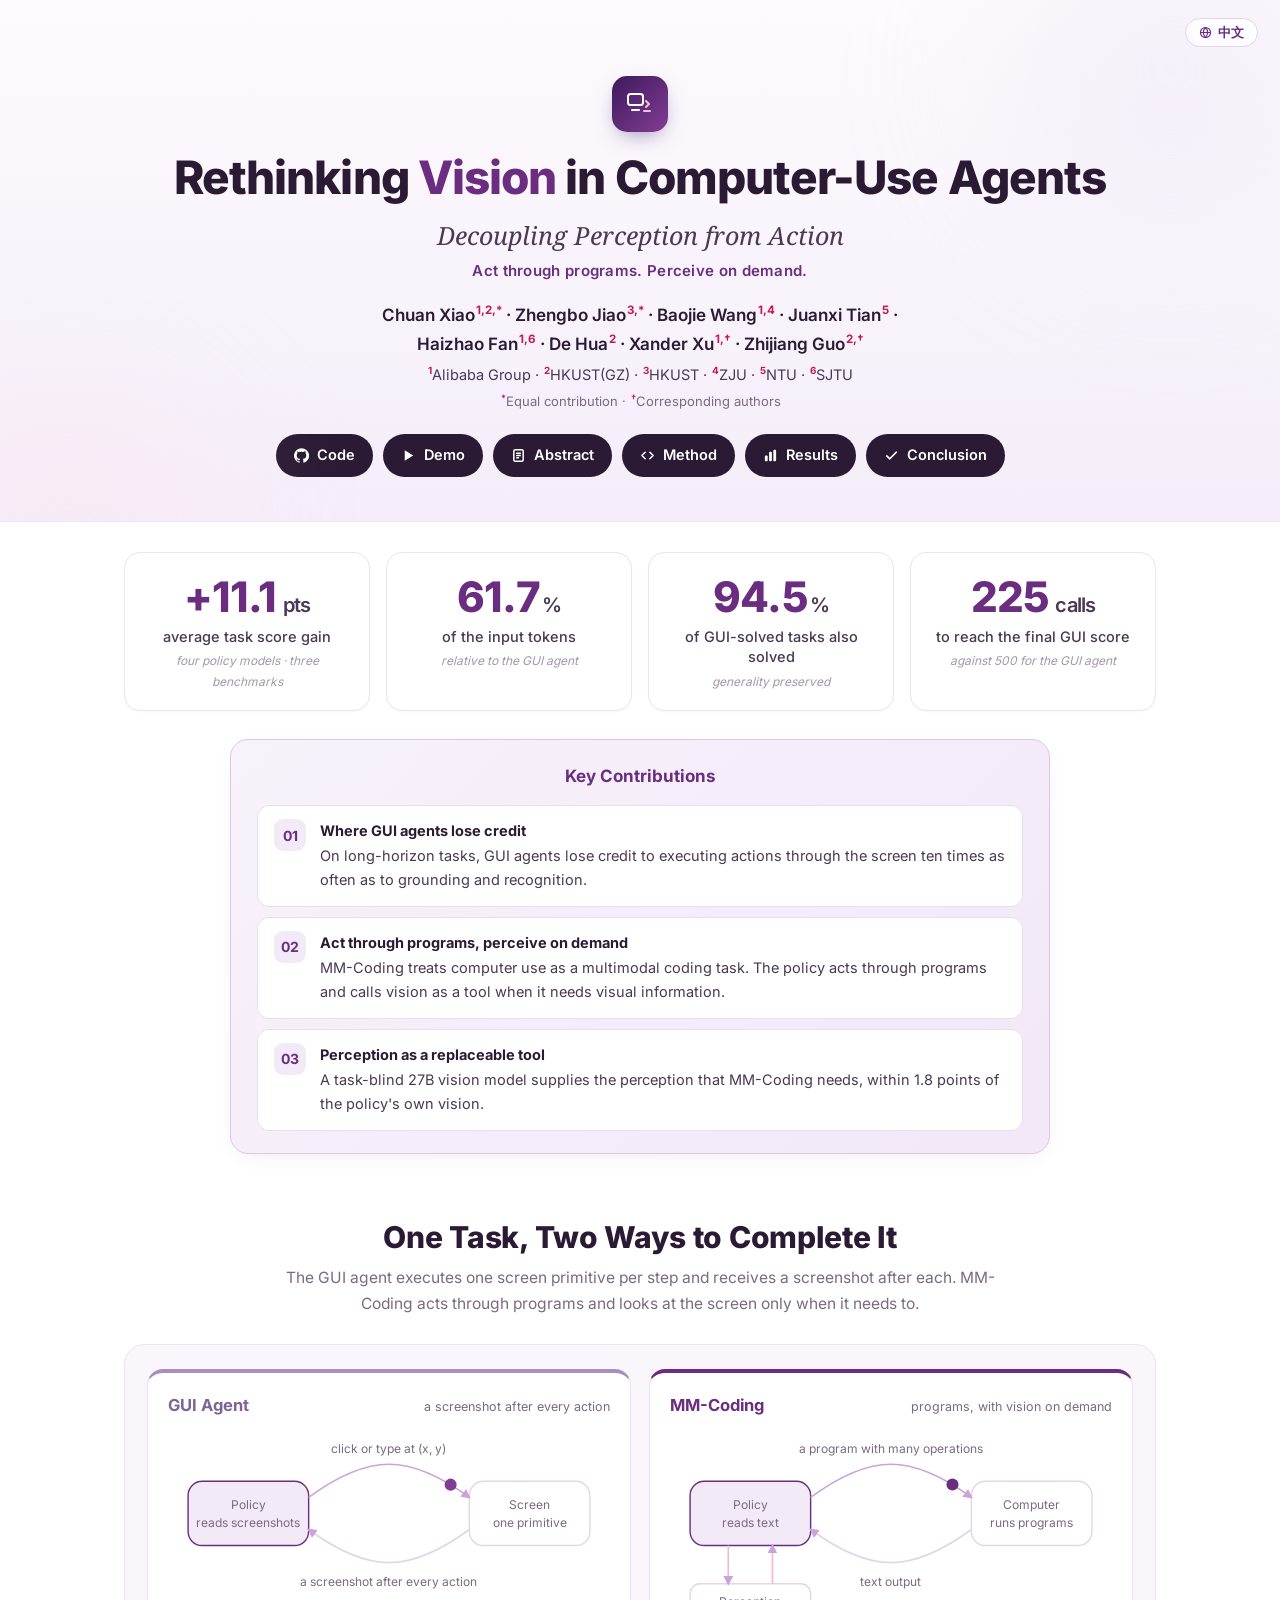
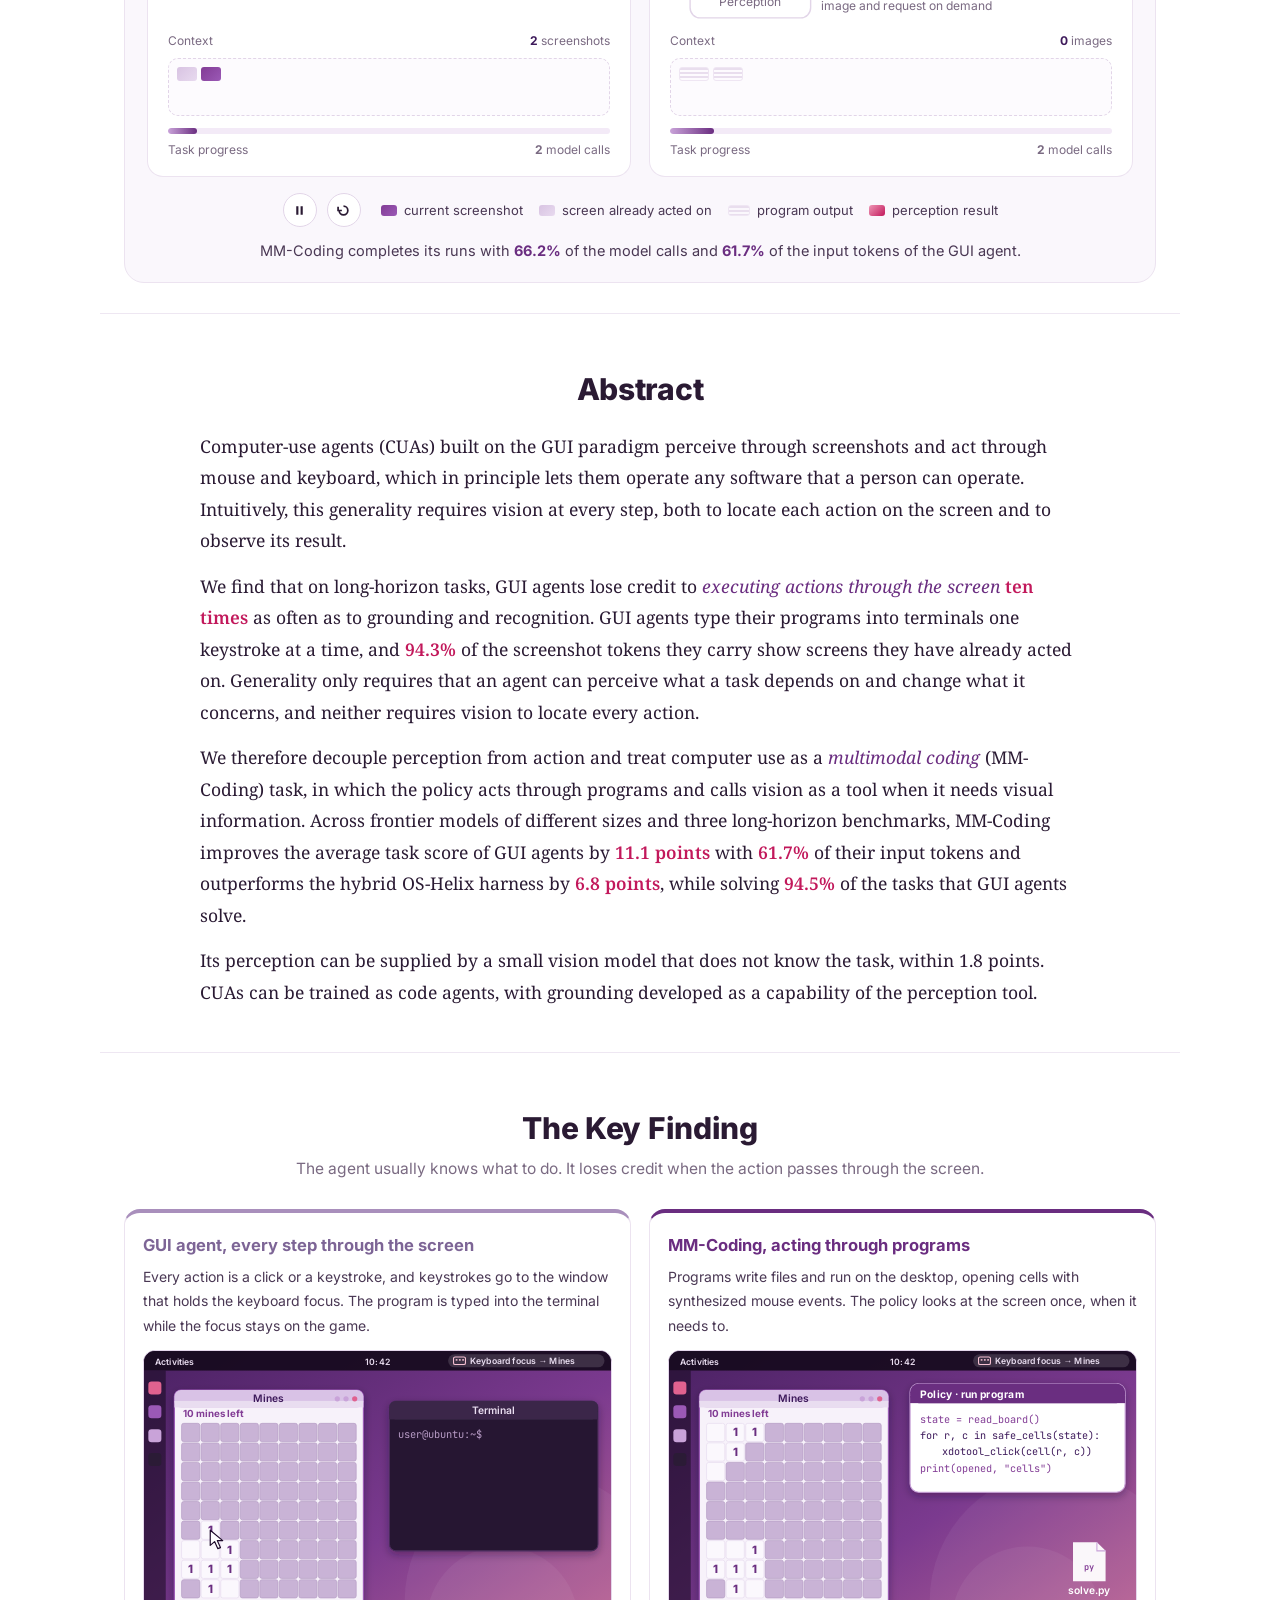
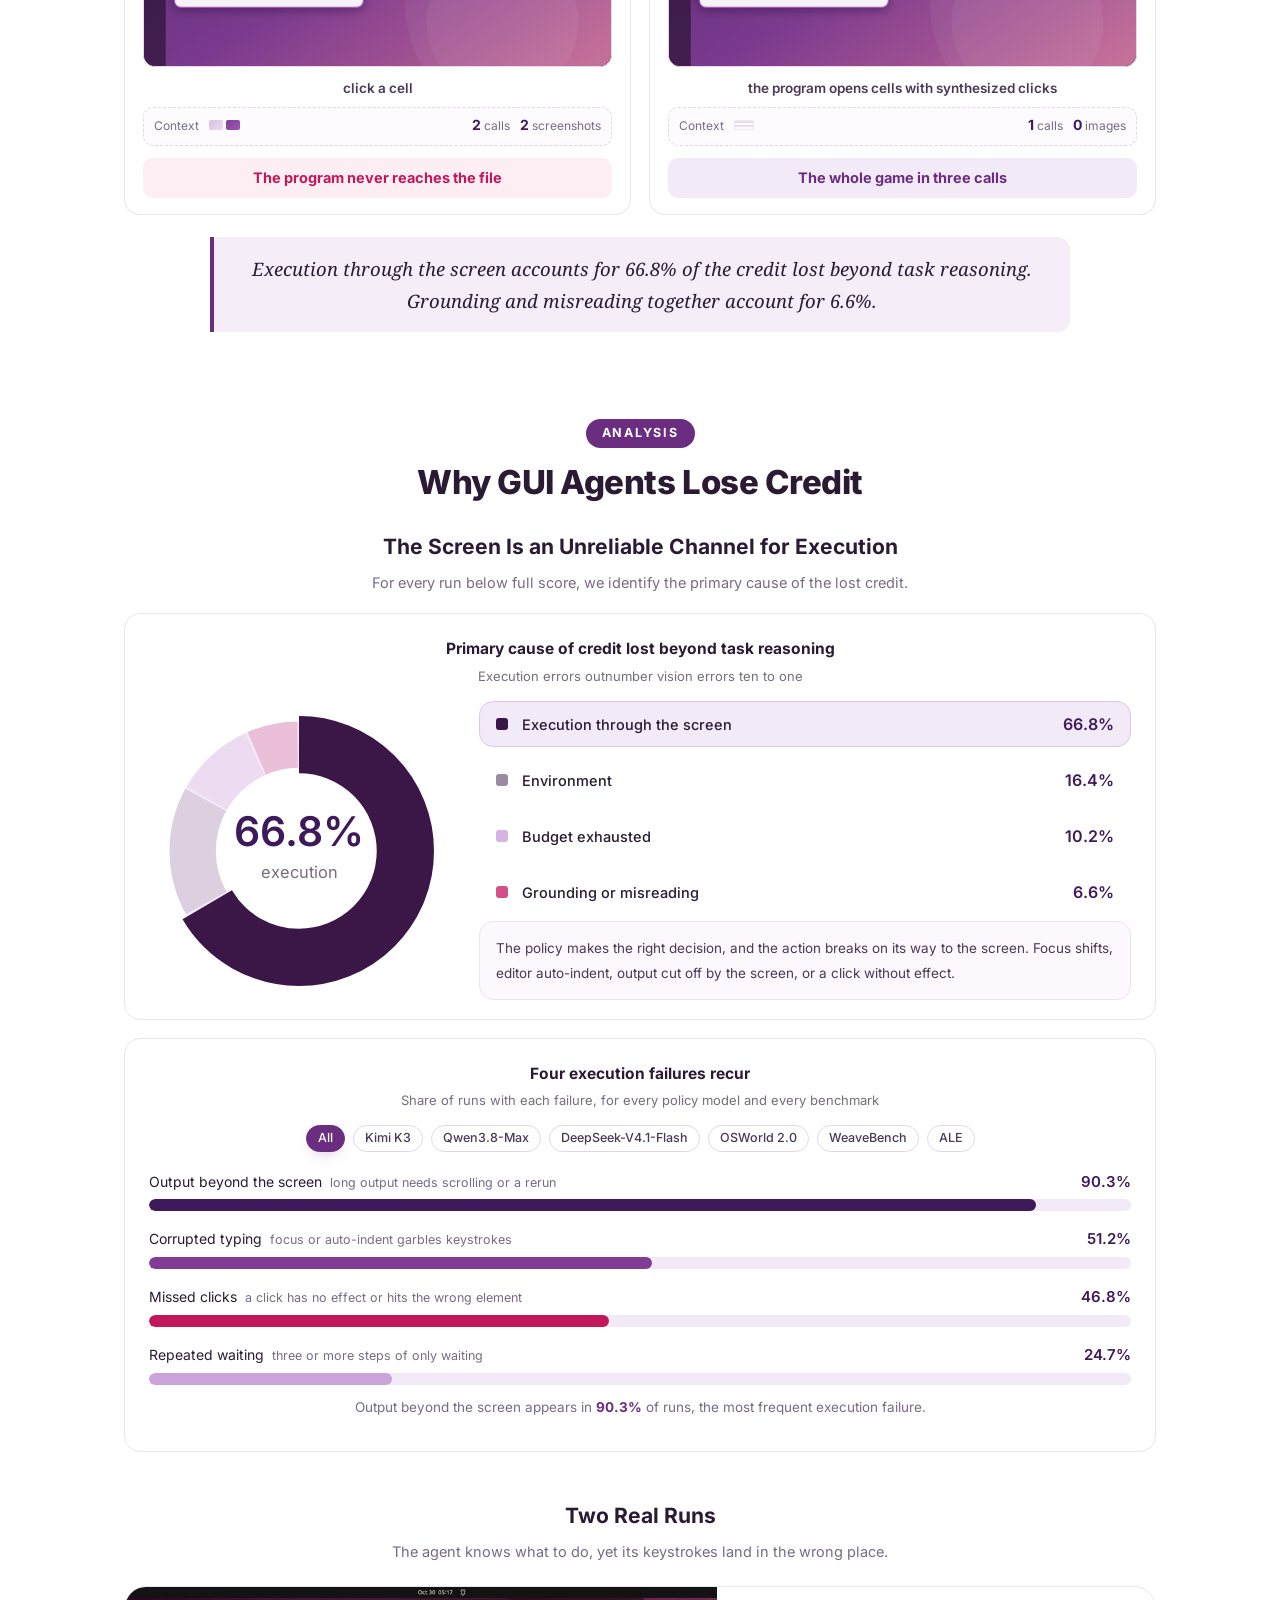
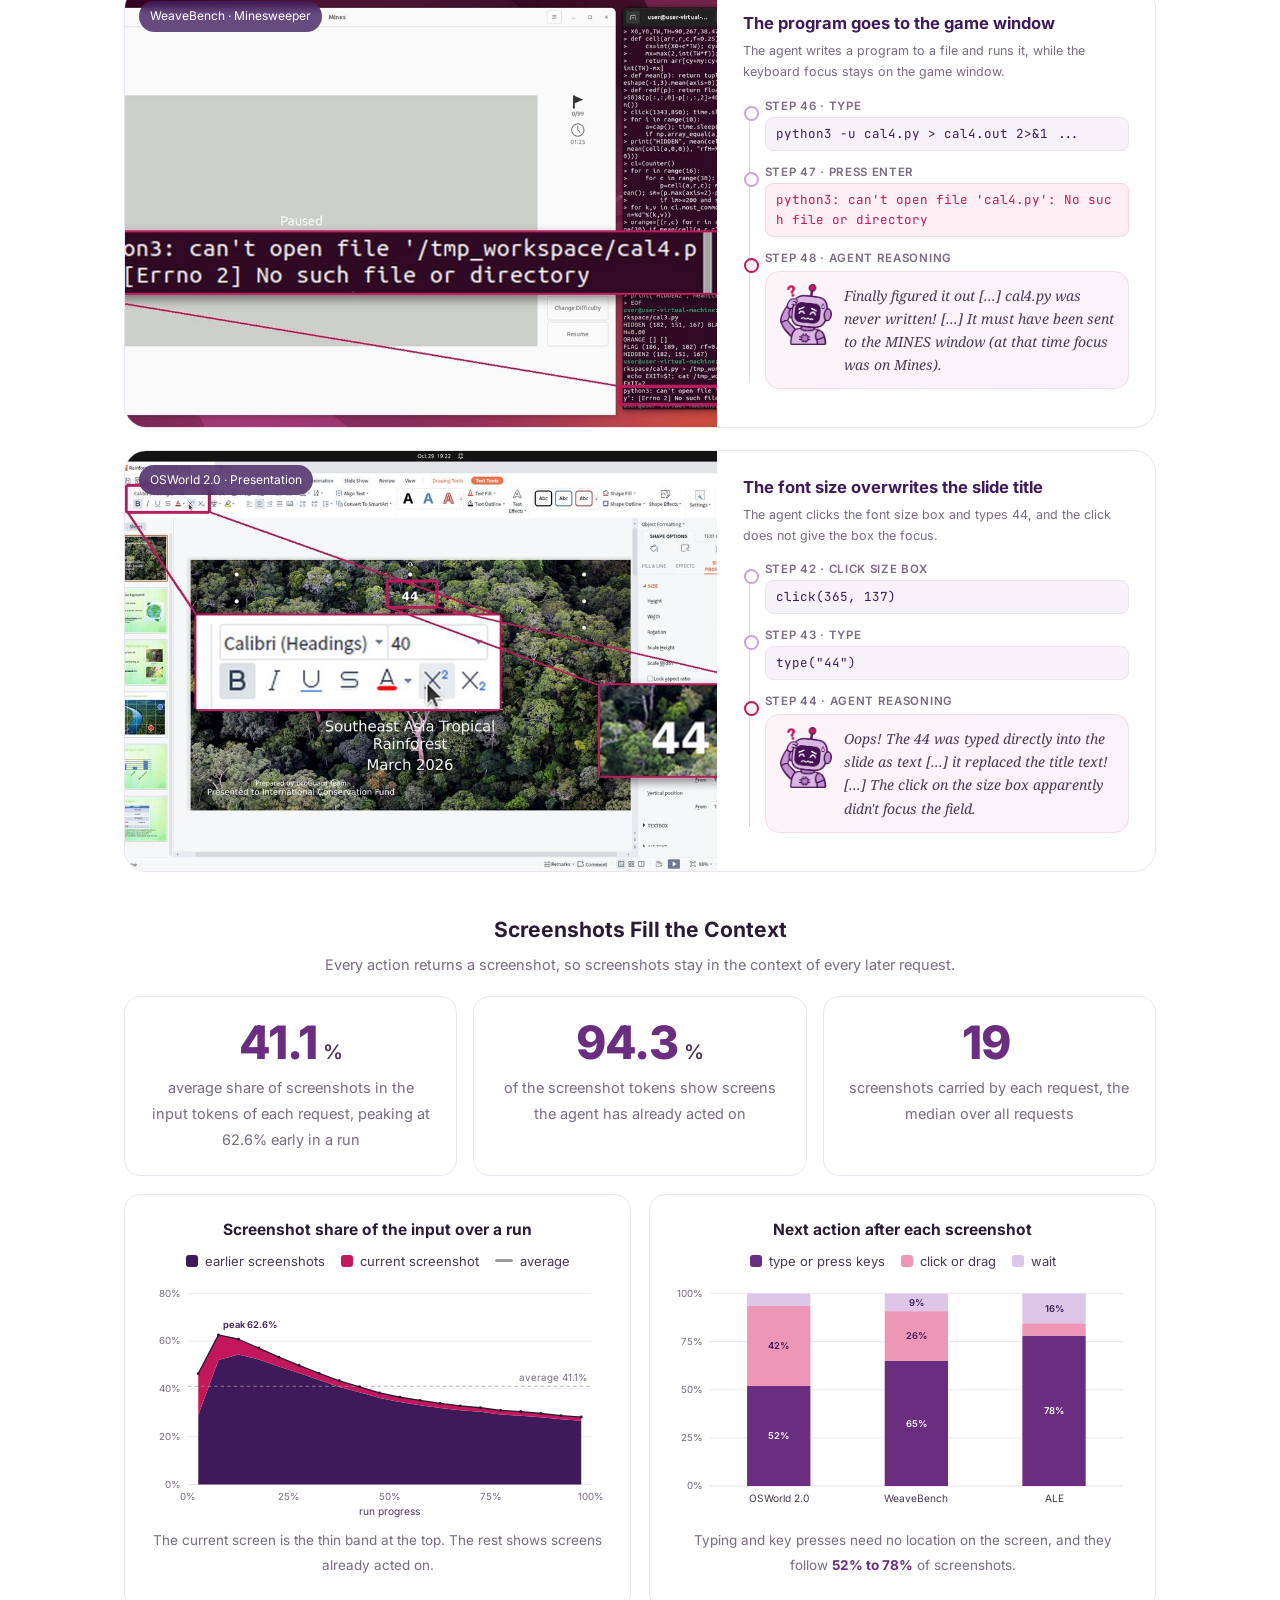
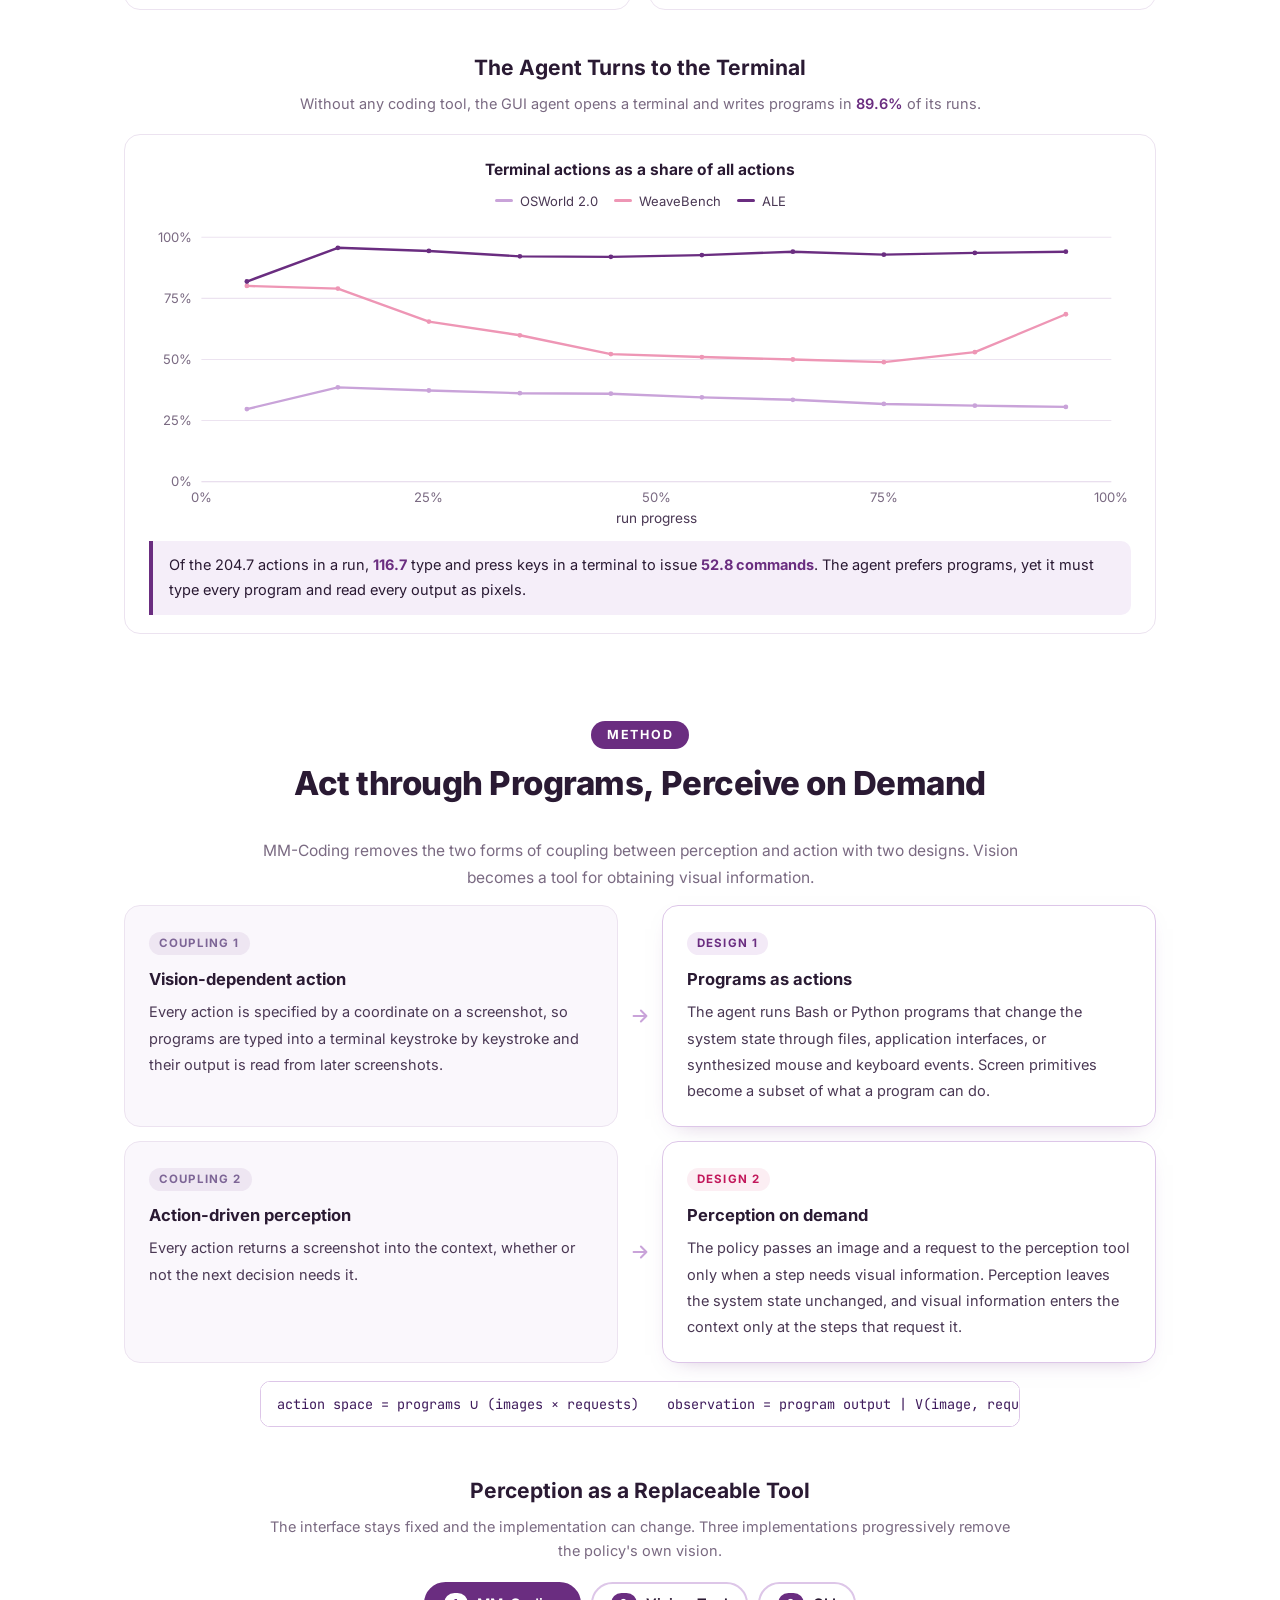
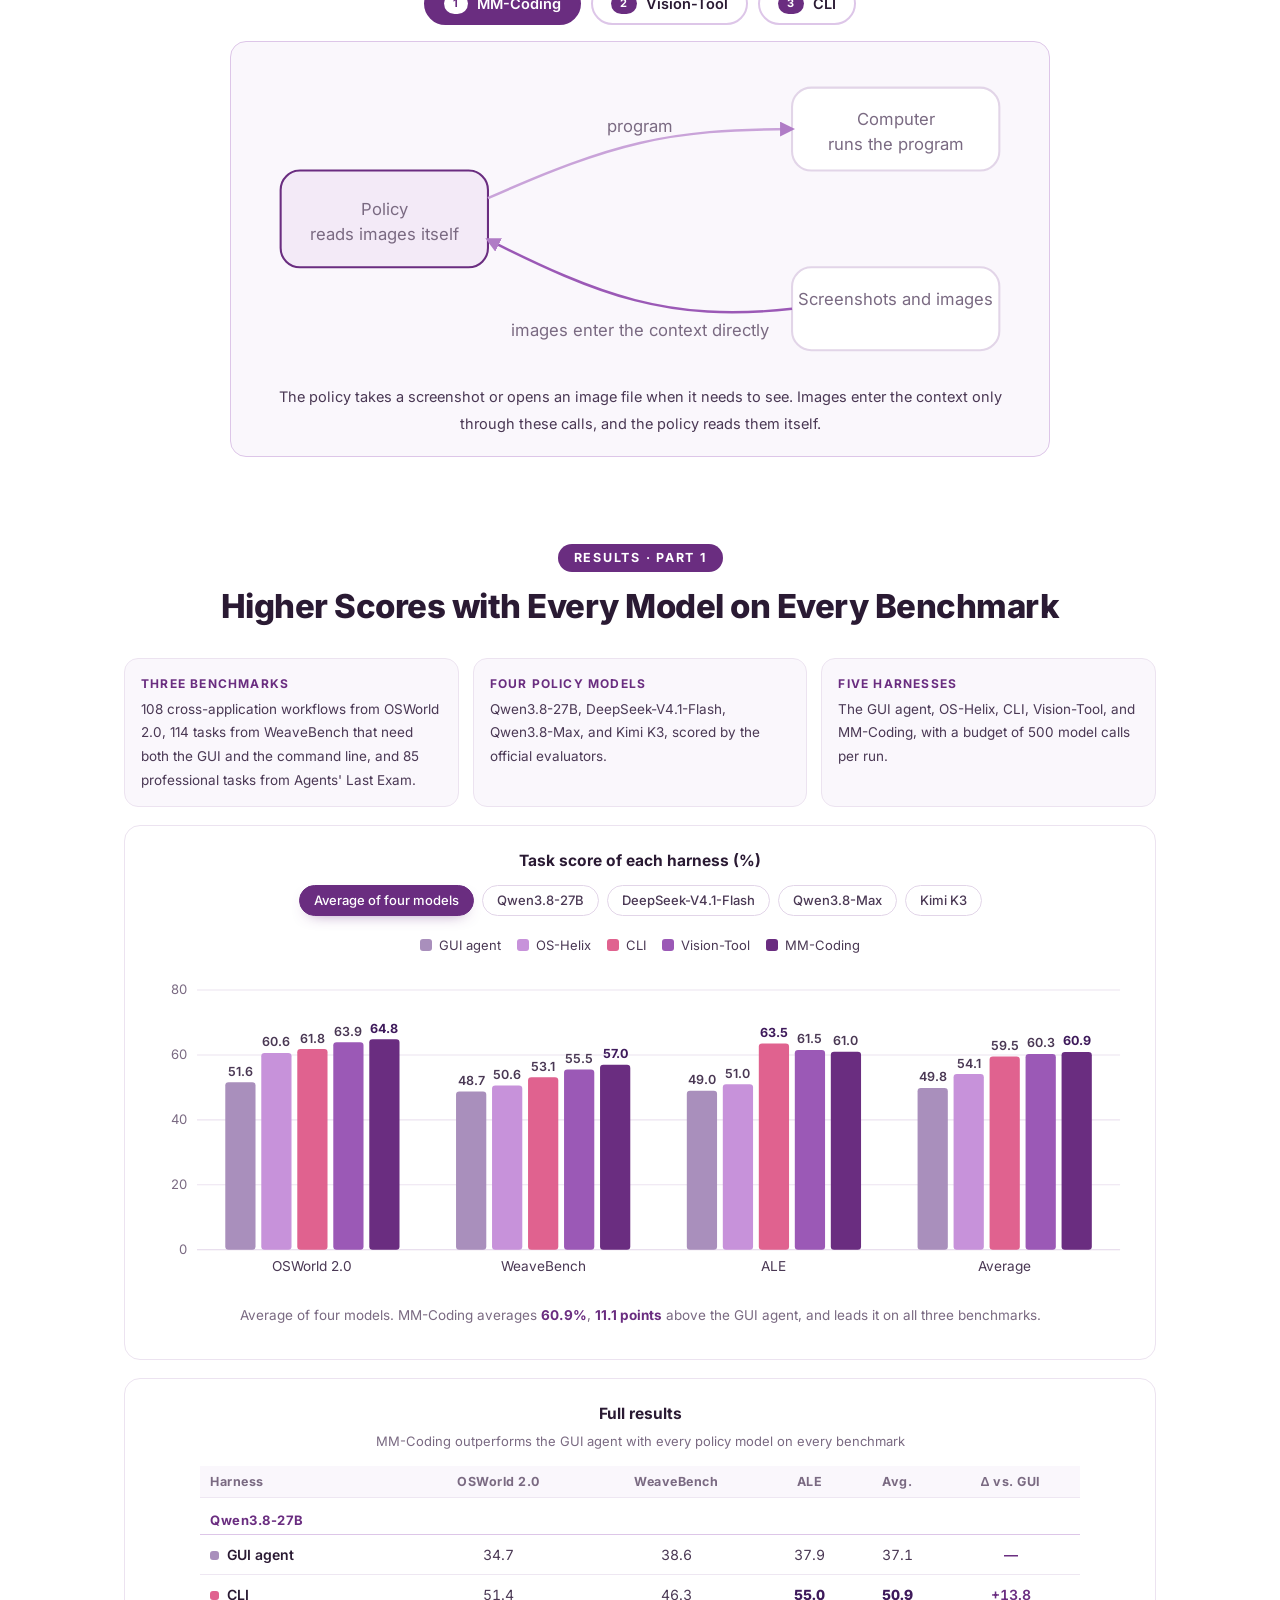
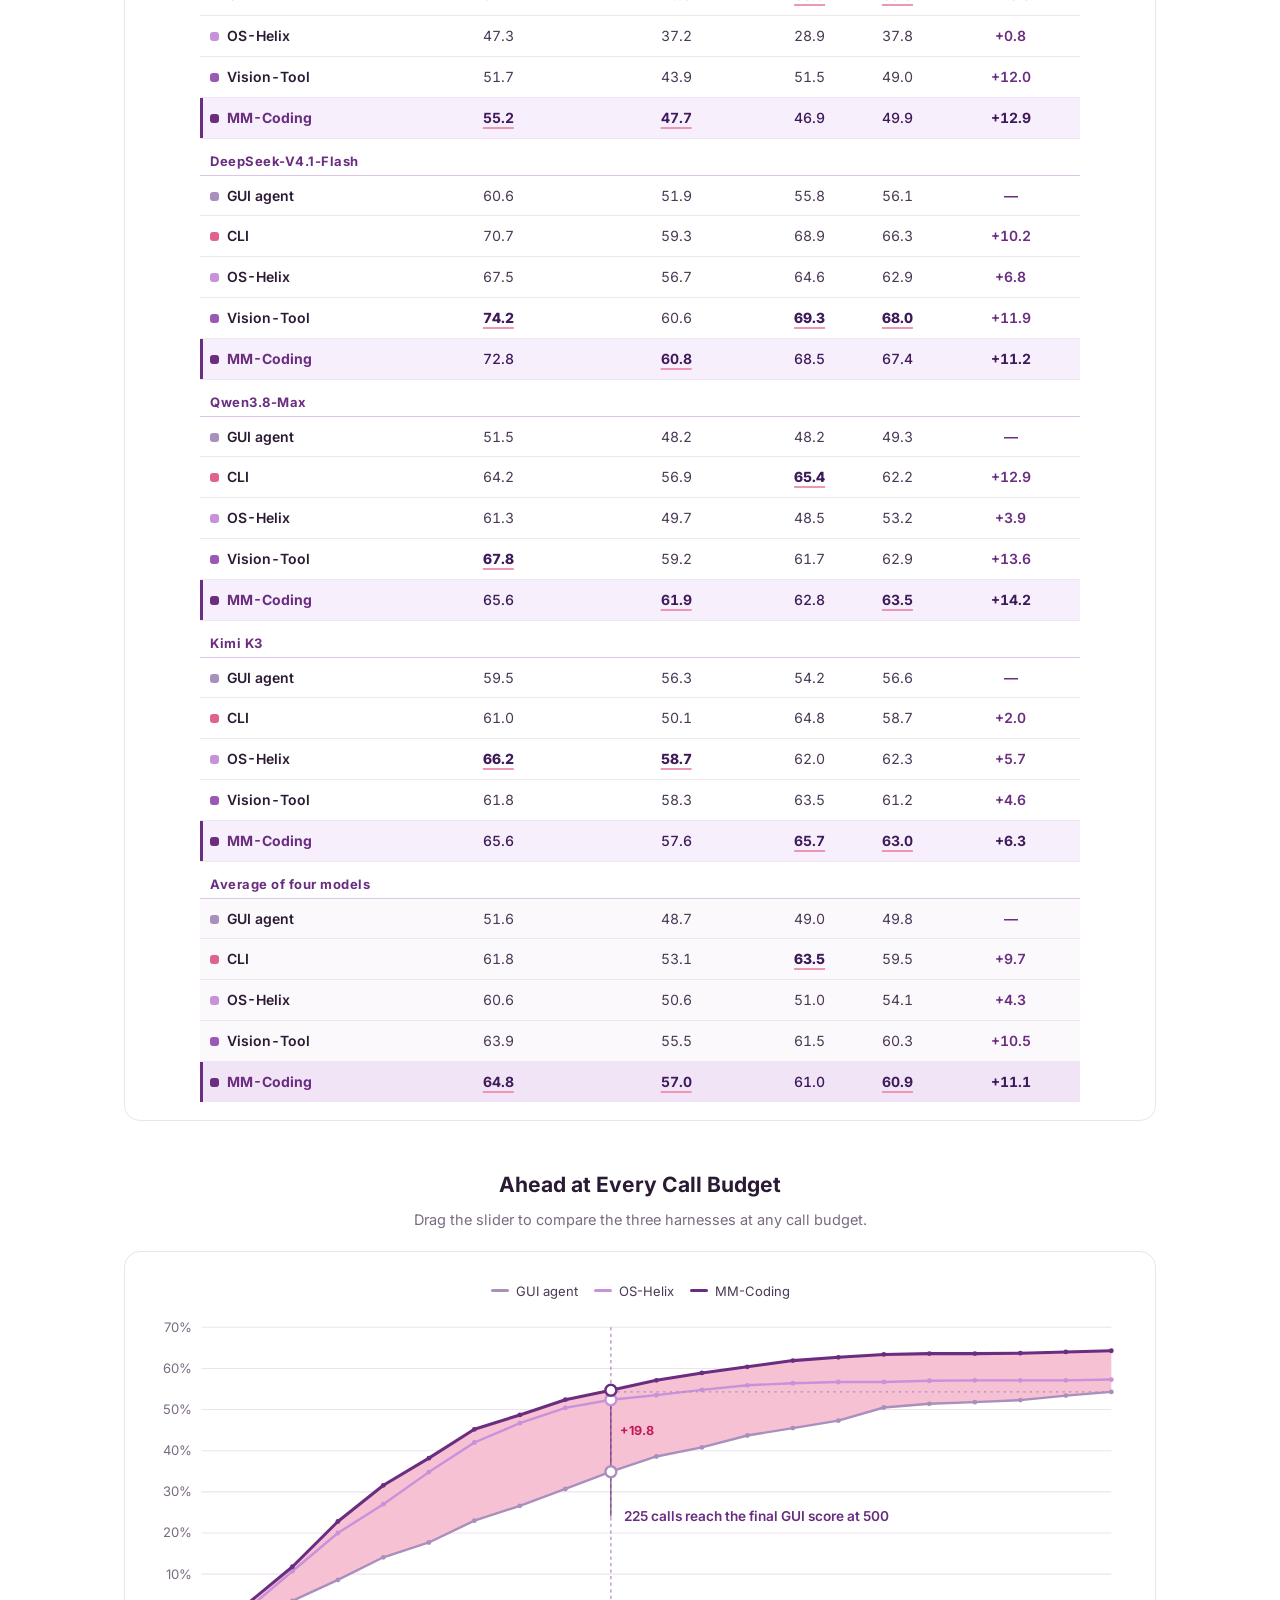
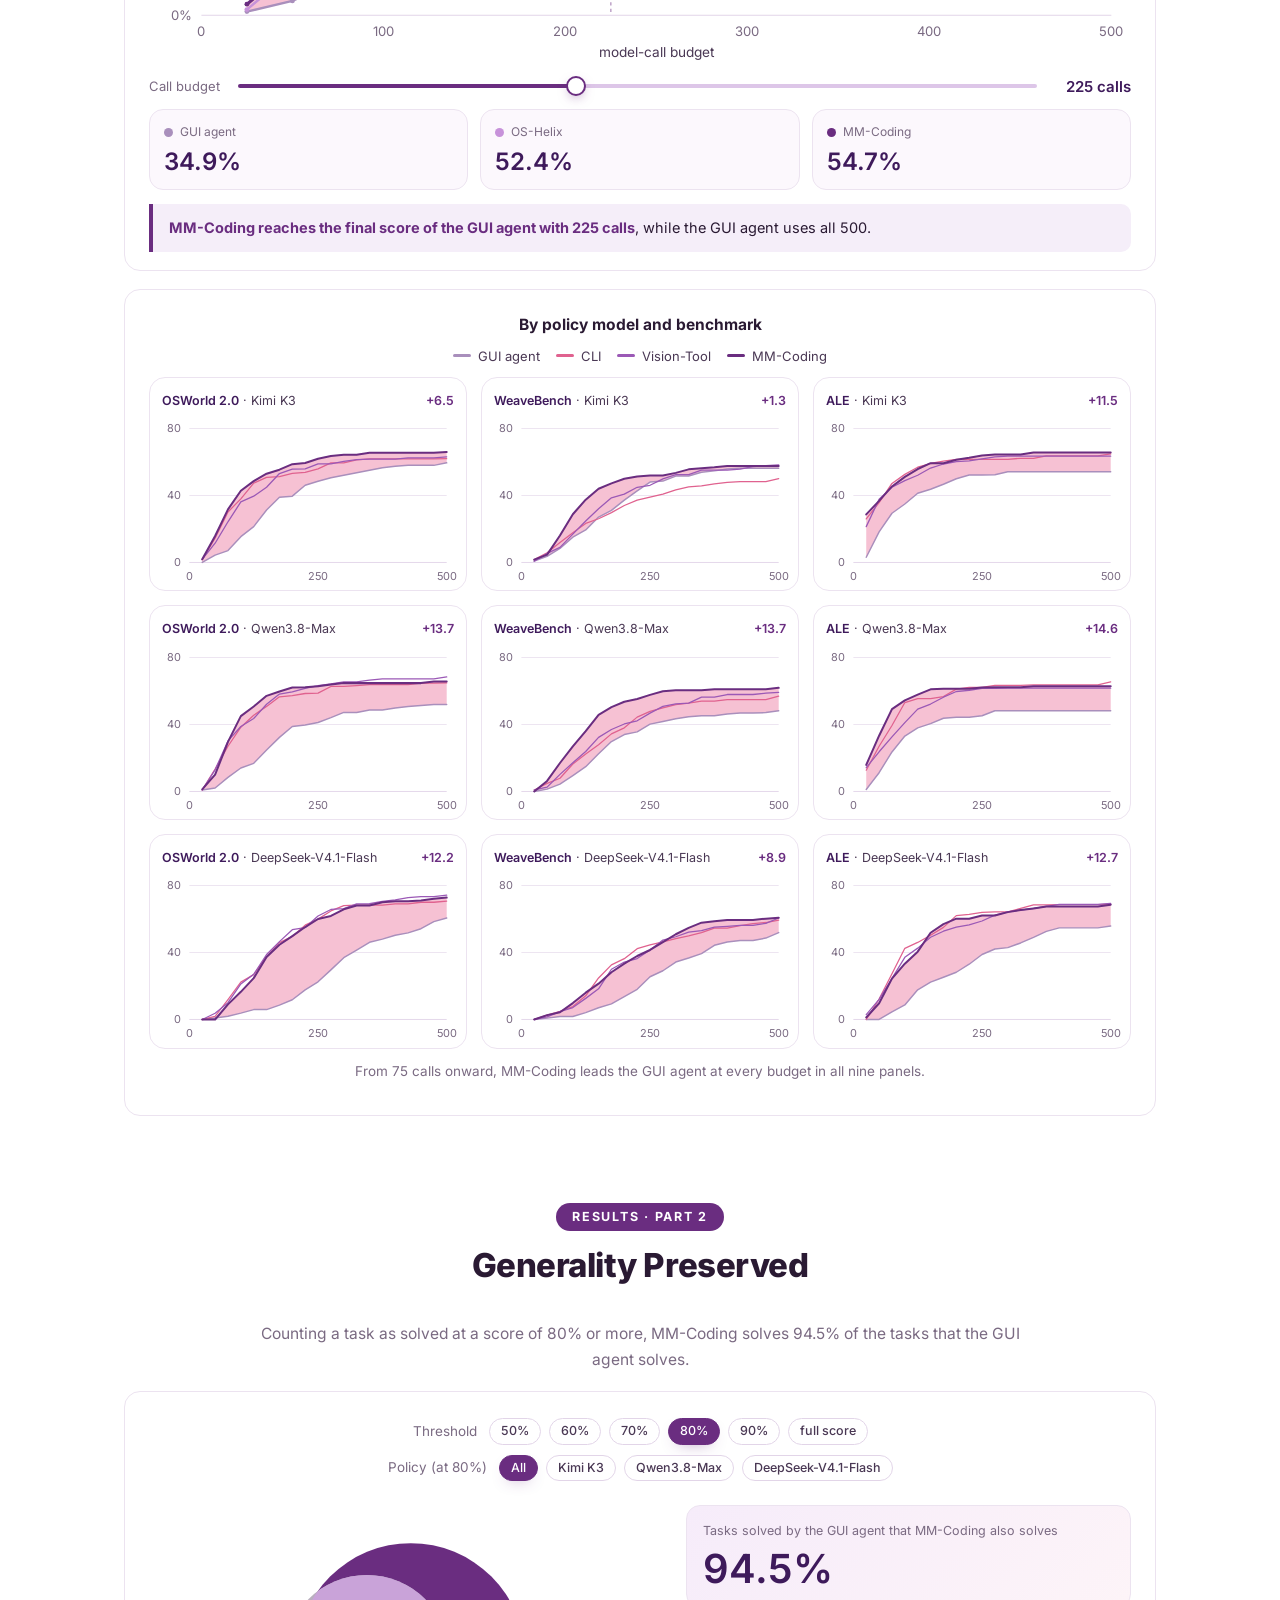
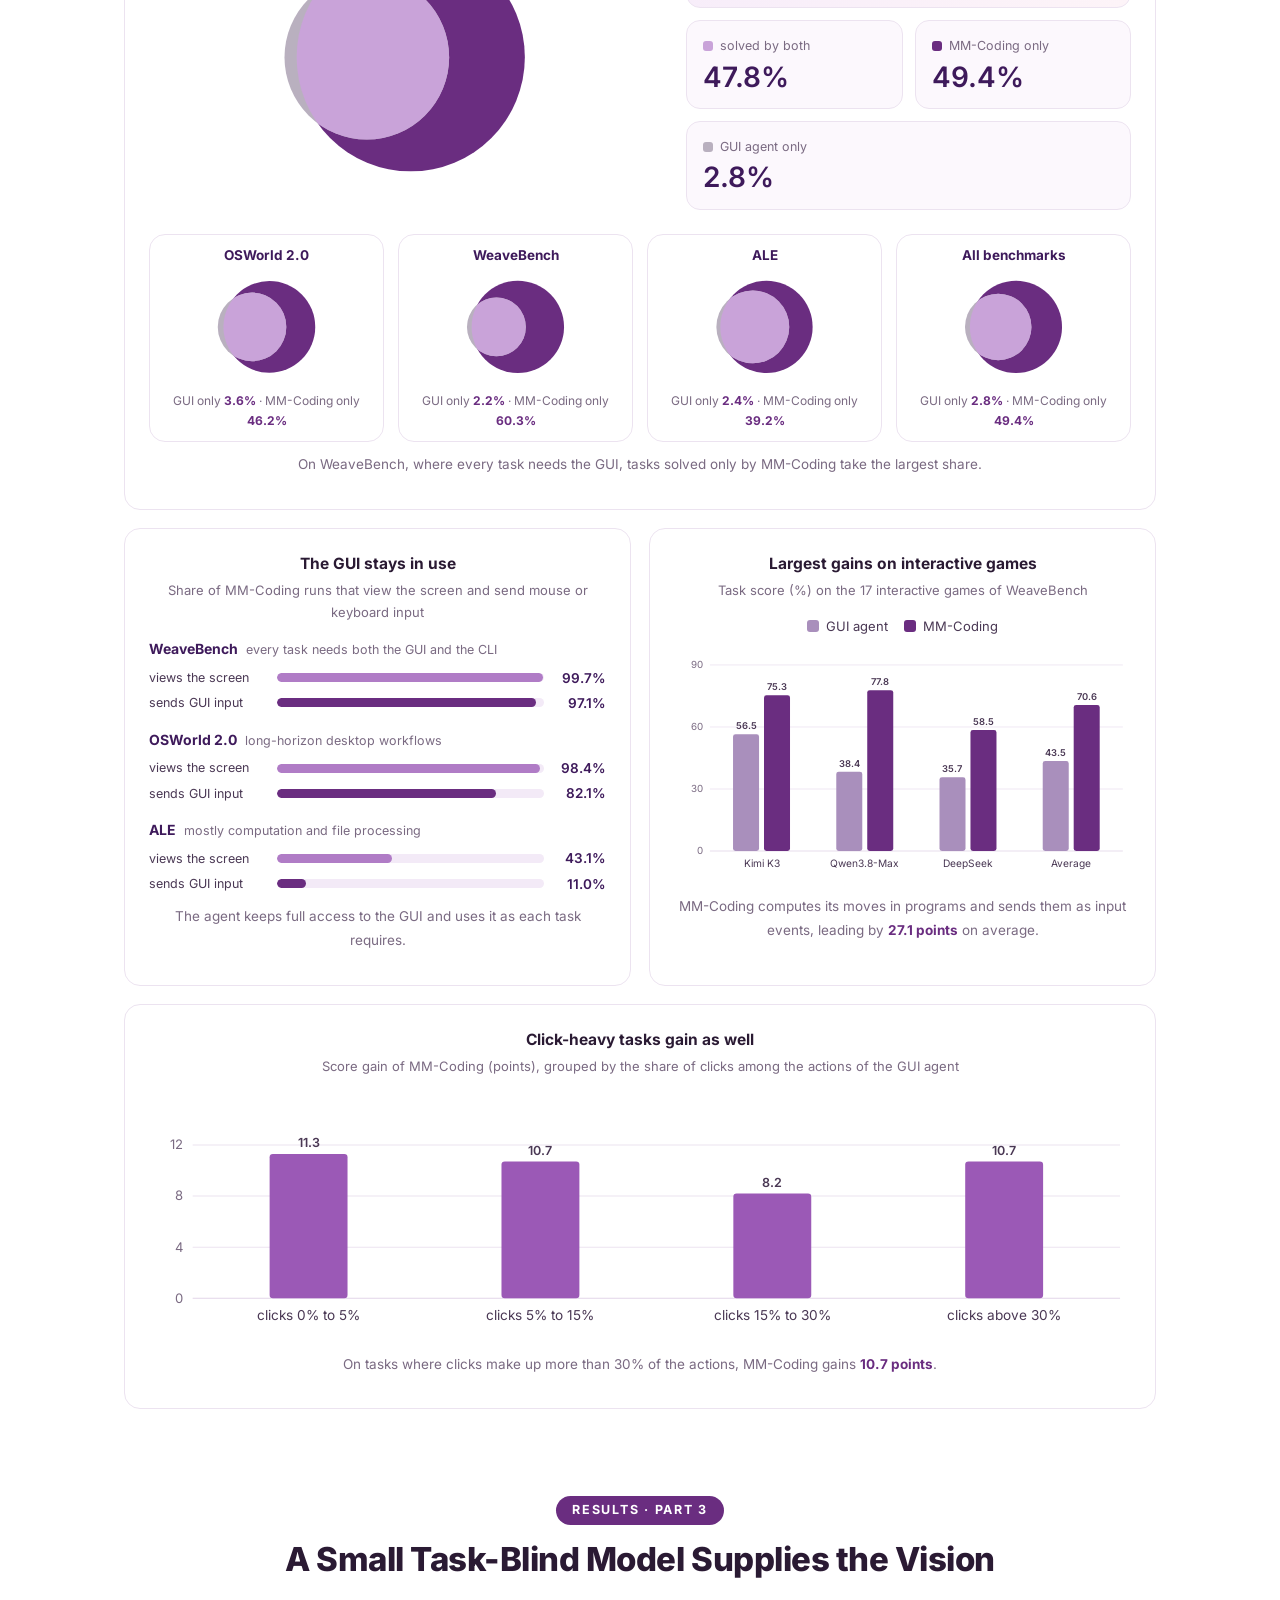
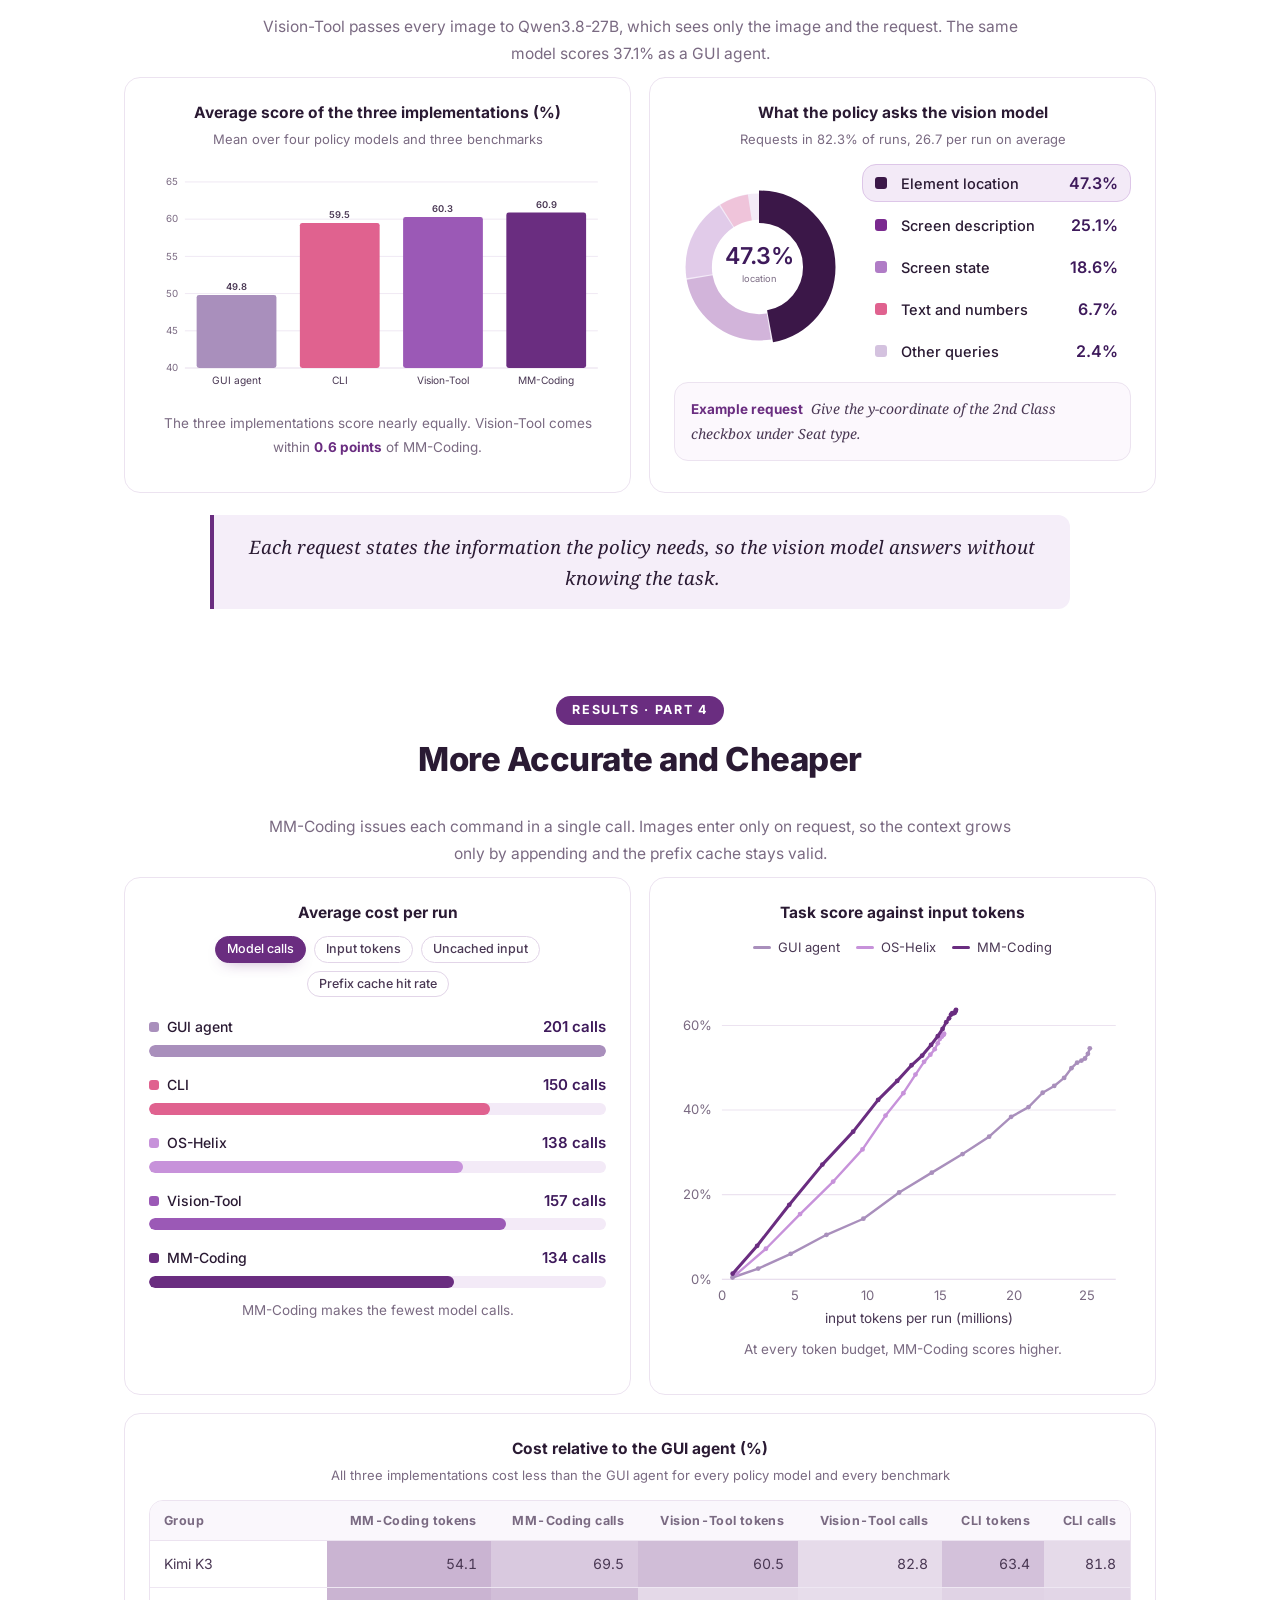
==== commit 8e51926d: "Add Code link" ====
--- a/index.html
+++ b/index.html
@@ -472,6 +472,7 @@
   <p class="affil rv d2"><sup>1</sup>Alibaba Group · <sup>2</sup>HKUST(GZ) · <sup>3</sup>HKUST · <sup>4</sup>ZJU · <sup>5</sup>NTU · <sup>6</sup>SJTU</p>
   <p class="note rv d2"><sup>*</sup>Equal contribution · <sup>†</sup>Corresponding authors</p>
   <div class="btns rv d2">
+    <a href="https://github.com/shaoyou01/mm-coding" target="_blank" rel="noopener"><svg viewBox="0 0 16 16" fill="currentColor"><path d="M8 .2a8 8 0 0 0-2.53 15.59c.4.07.55-.17.55-.38v-1.33c-2.23.48-2.7-1.07-2.7-1.07-.36-.92-.89-1.17-.89-1.17-.73-.5.06-.49.06-.49.8.06 1.23.83 1.23.83.72 1.22 1.88.87 2.33.66.07-.52.28-.87.5-1.07-1.78-.2-3.65-.89-3.65-3.95 0-.87.31-1.59.82-2.15-.08-.2-.36-1.02.08-2.12 0 0 .67-.21 2.2.82a7.6 7.6 0 0 1 4 0c1.53-1.03 2.2-.82 2.2-.82.44 1.1.16 1.92.08 2.12.51.56.82 1.28.82 2.15 0 3.07-1.87 3.75-3.66 3.95.29.25.54.73.54 1.48v2.2c0 .21.15.46.55.38A8 8 0 0 0 8 .2z"/></svg>Code</a>
     <a href="#demo"><svg viewBox="0 0 16 16"><path d="M4 2.5v11l9-5.5z" fill="currentColor"/></svg>Demo</a>
     <a href="#abstract"><svg viewBox="0 0 16 16" fill="none" stroke="currentColor" stroke-width="1.6"><rect x="3" y="1.8" width="10" height="12.4" rx="1.6"/><path d="M5.5 5.5h5M5.5 8h5M5.5 10.5h3"/></svg>Abstract</a>
     <a href="#method"><svg viewBox="0 0 16 16" fill="none" stroke="currentColor" stroke-width="1.6" stroke-linecap="round" stroke-linejoin="round"><path d="M5.5 4.5L2 8l3.5 3.5M10.5 4.5L14 8l-3.5 3.5"/></svg>Method</a>
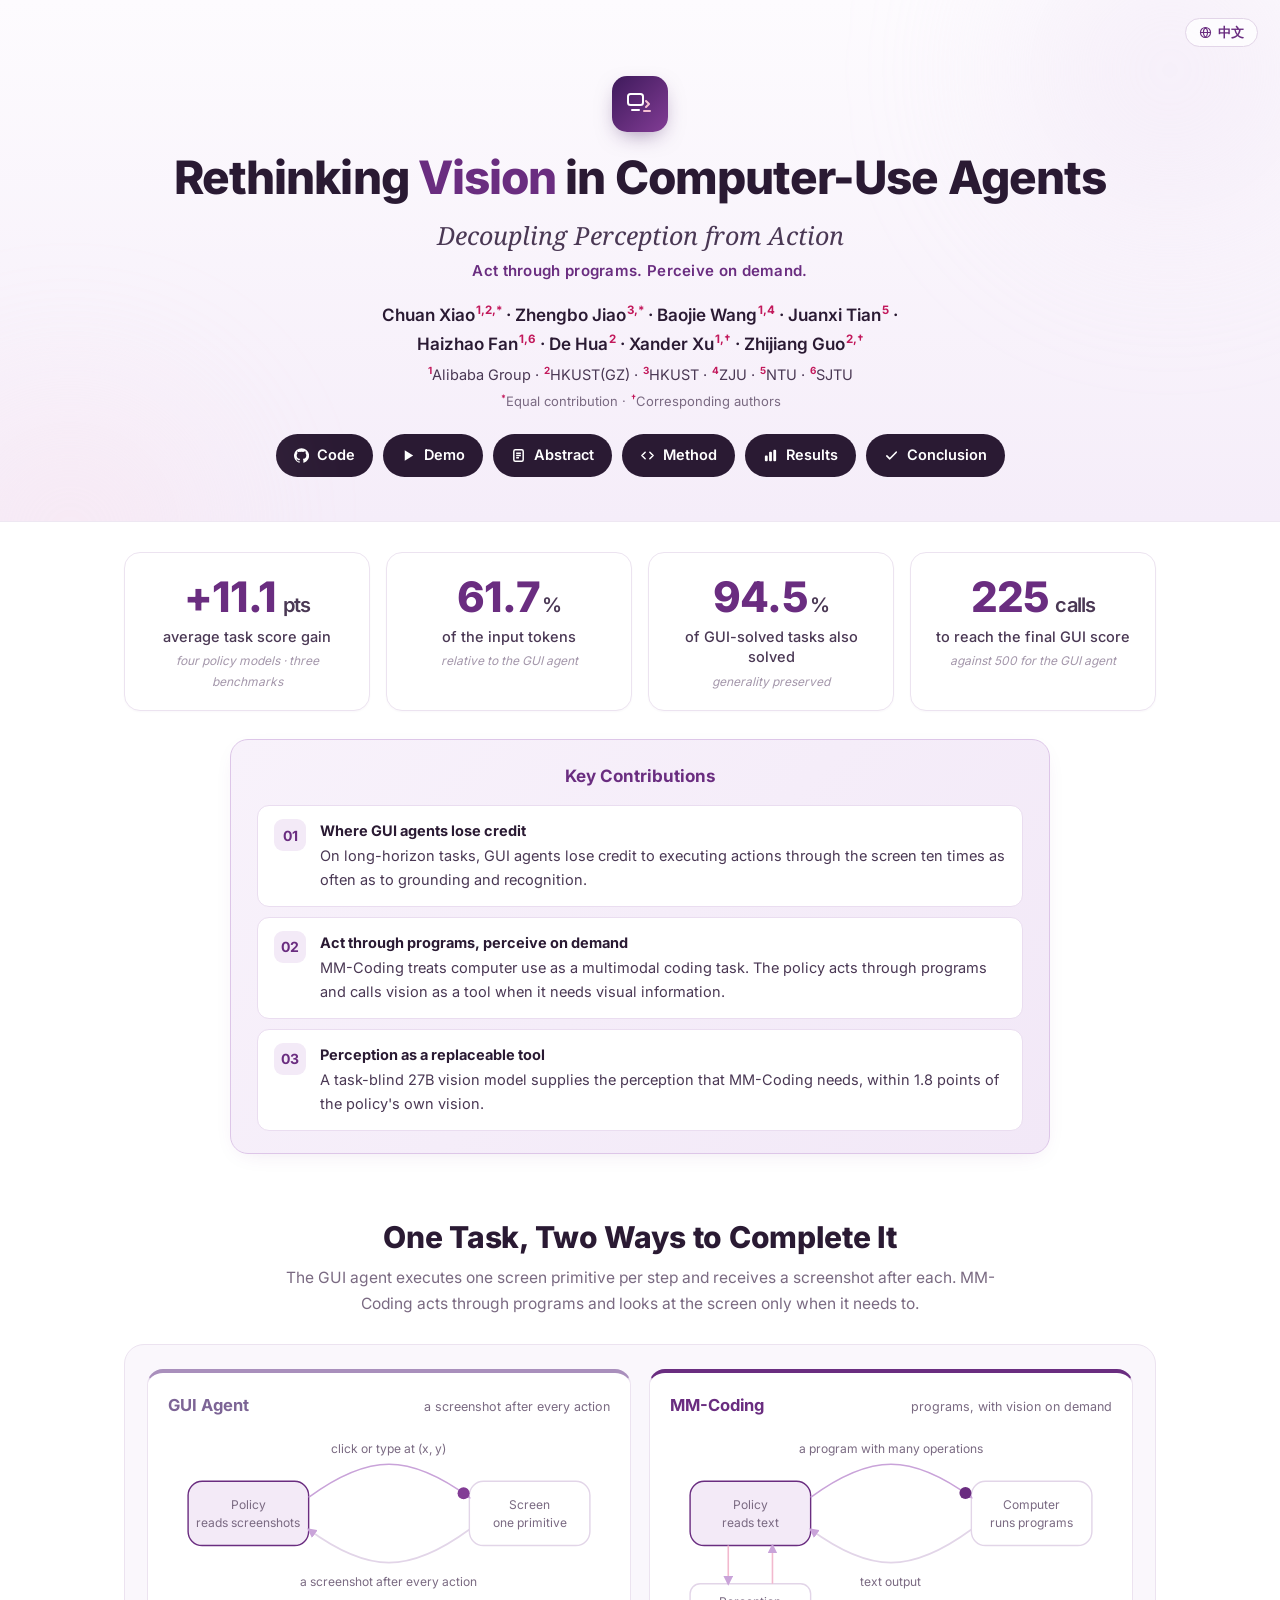
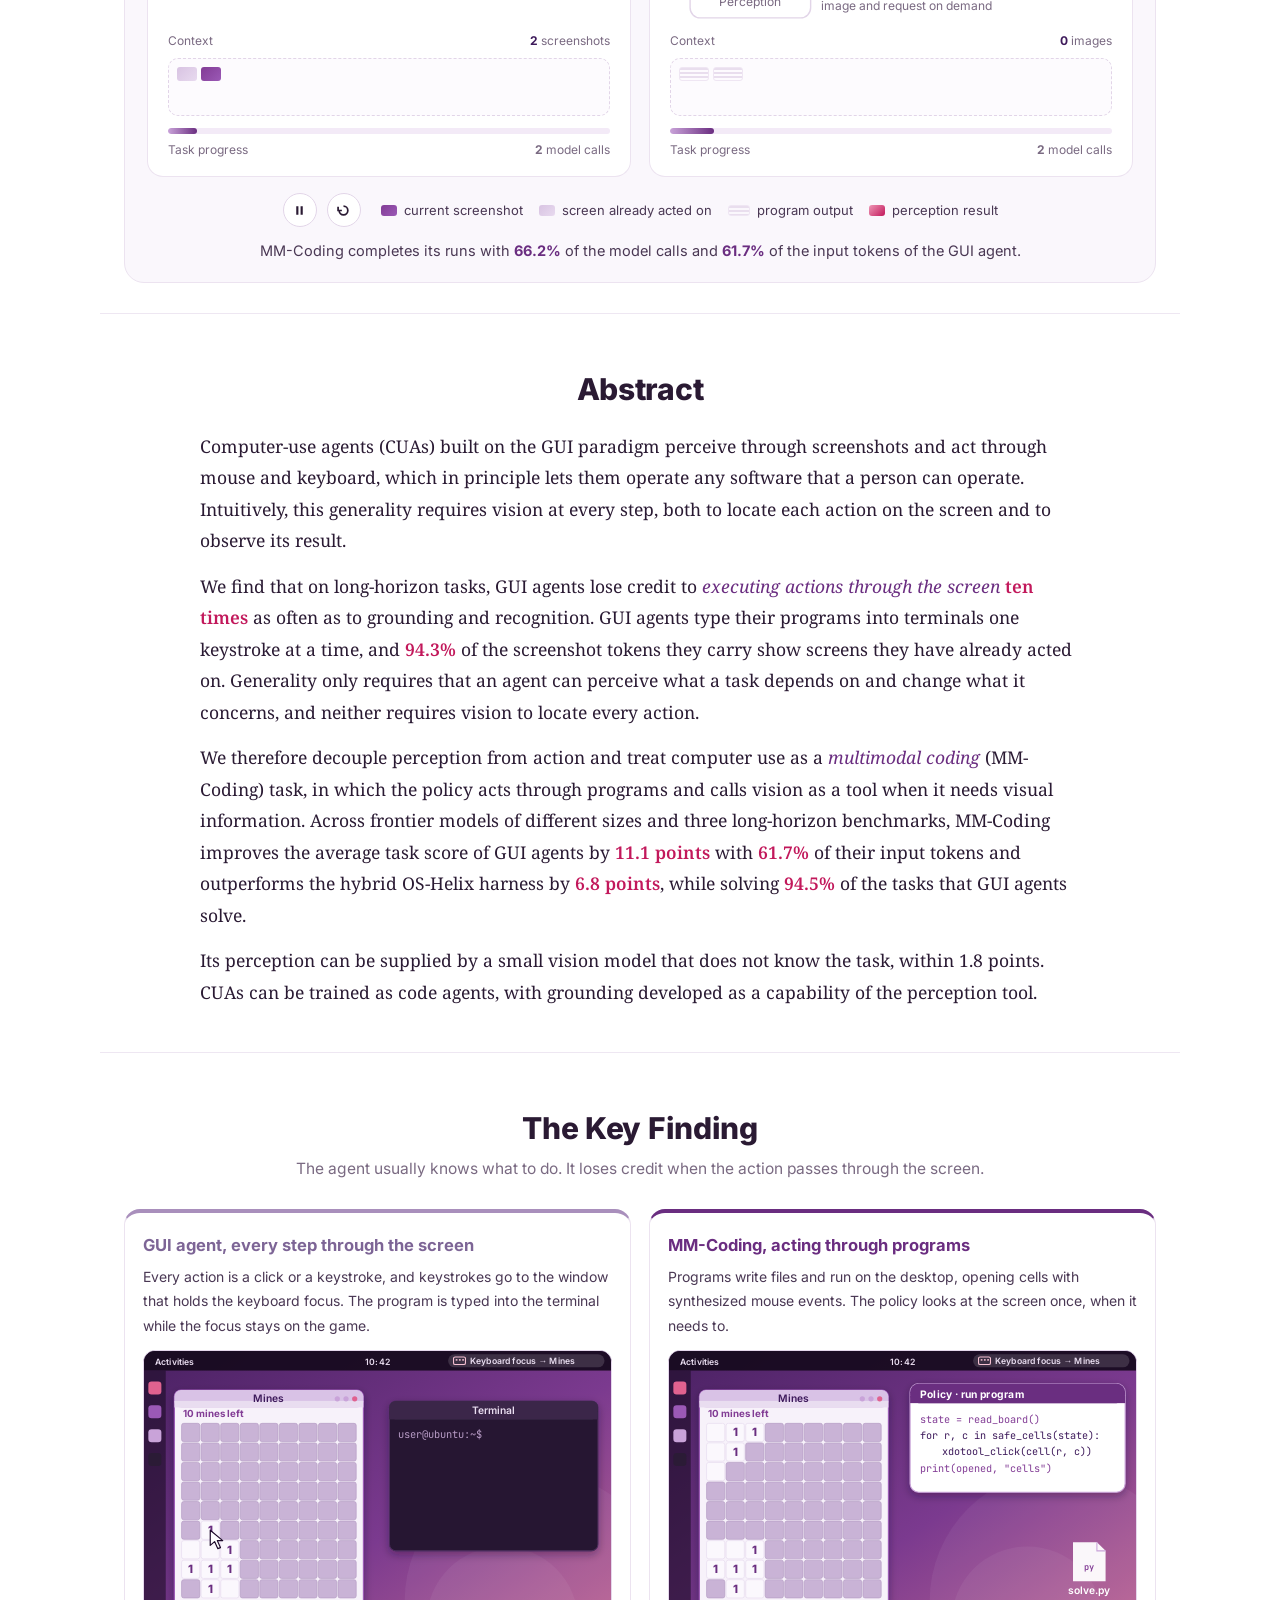
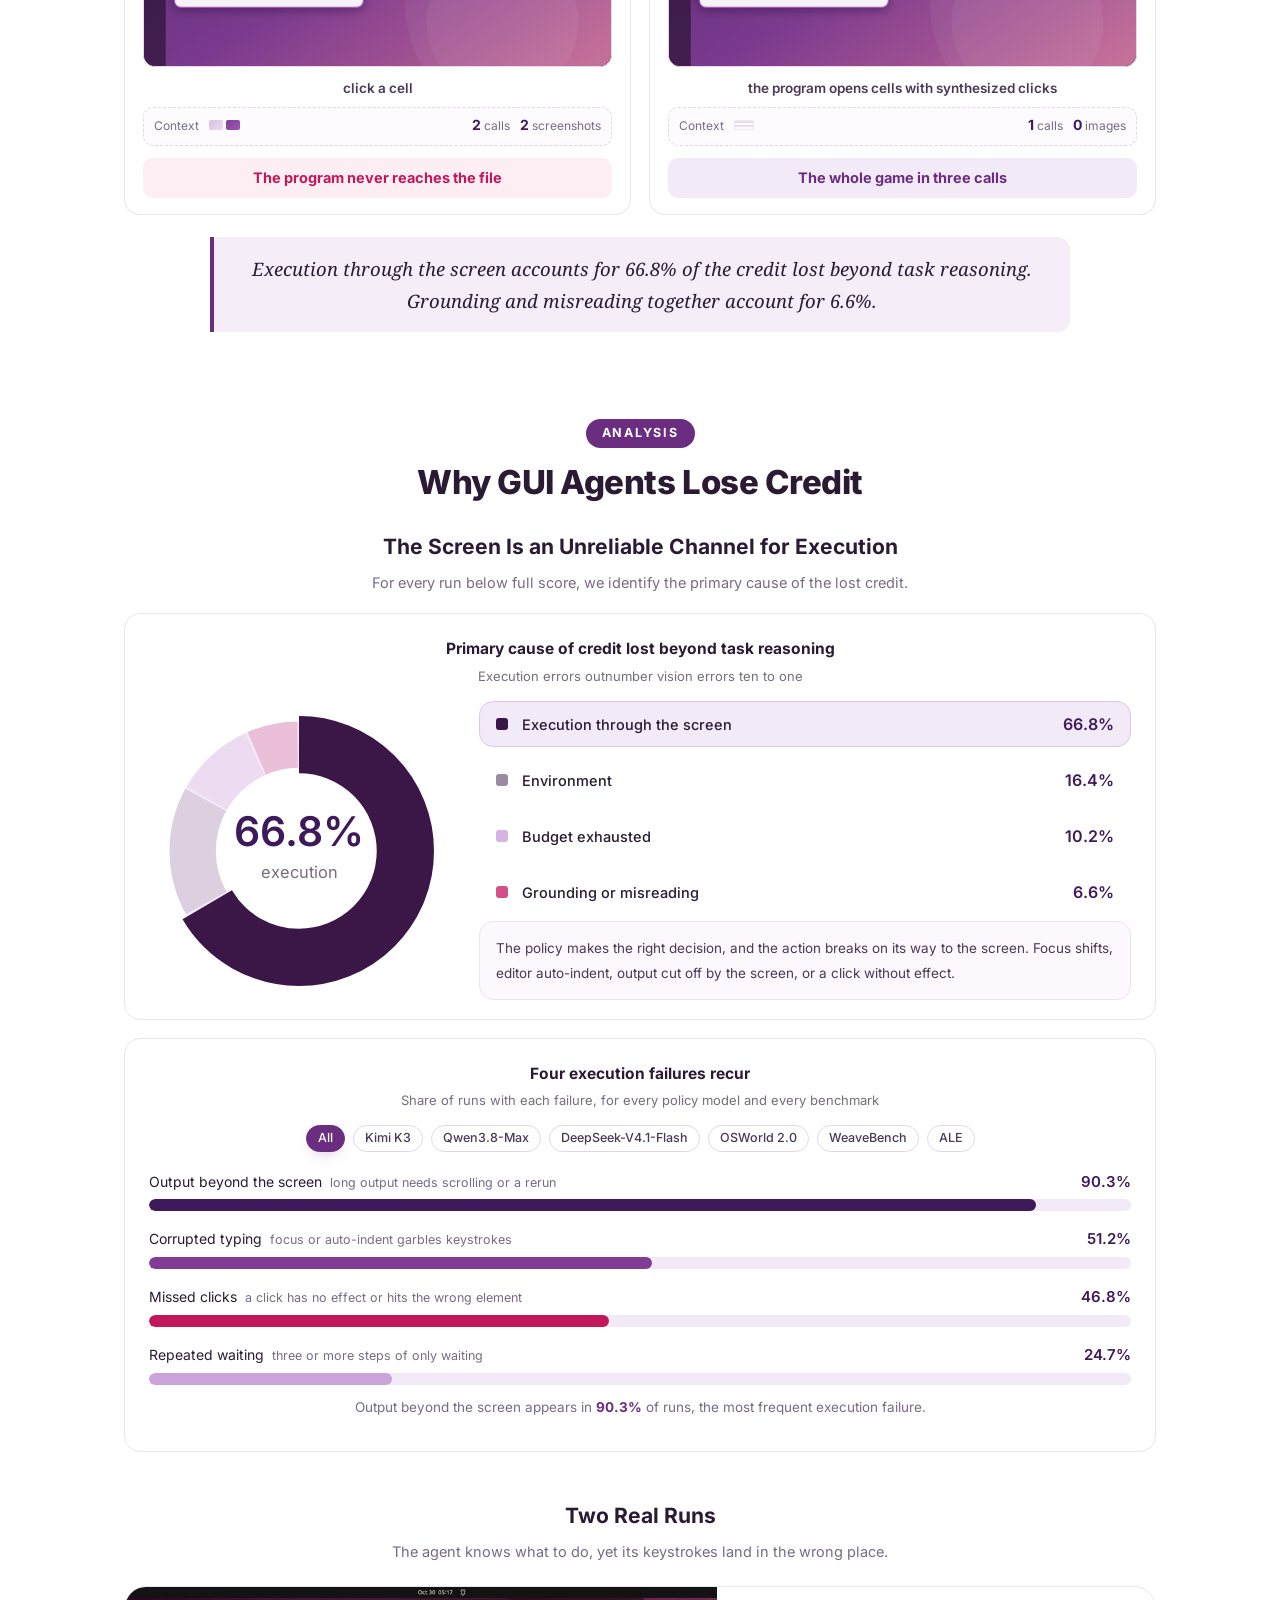
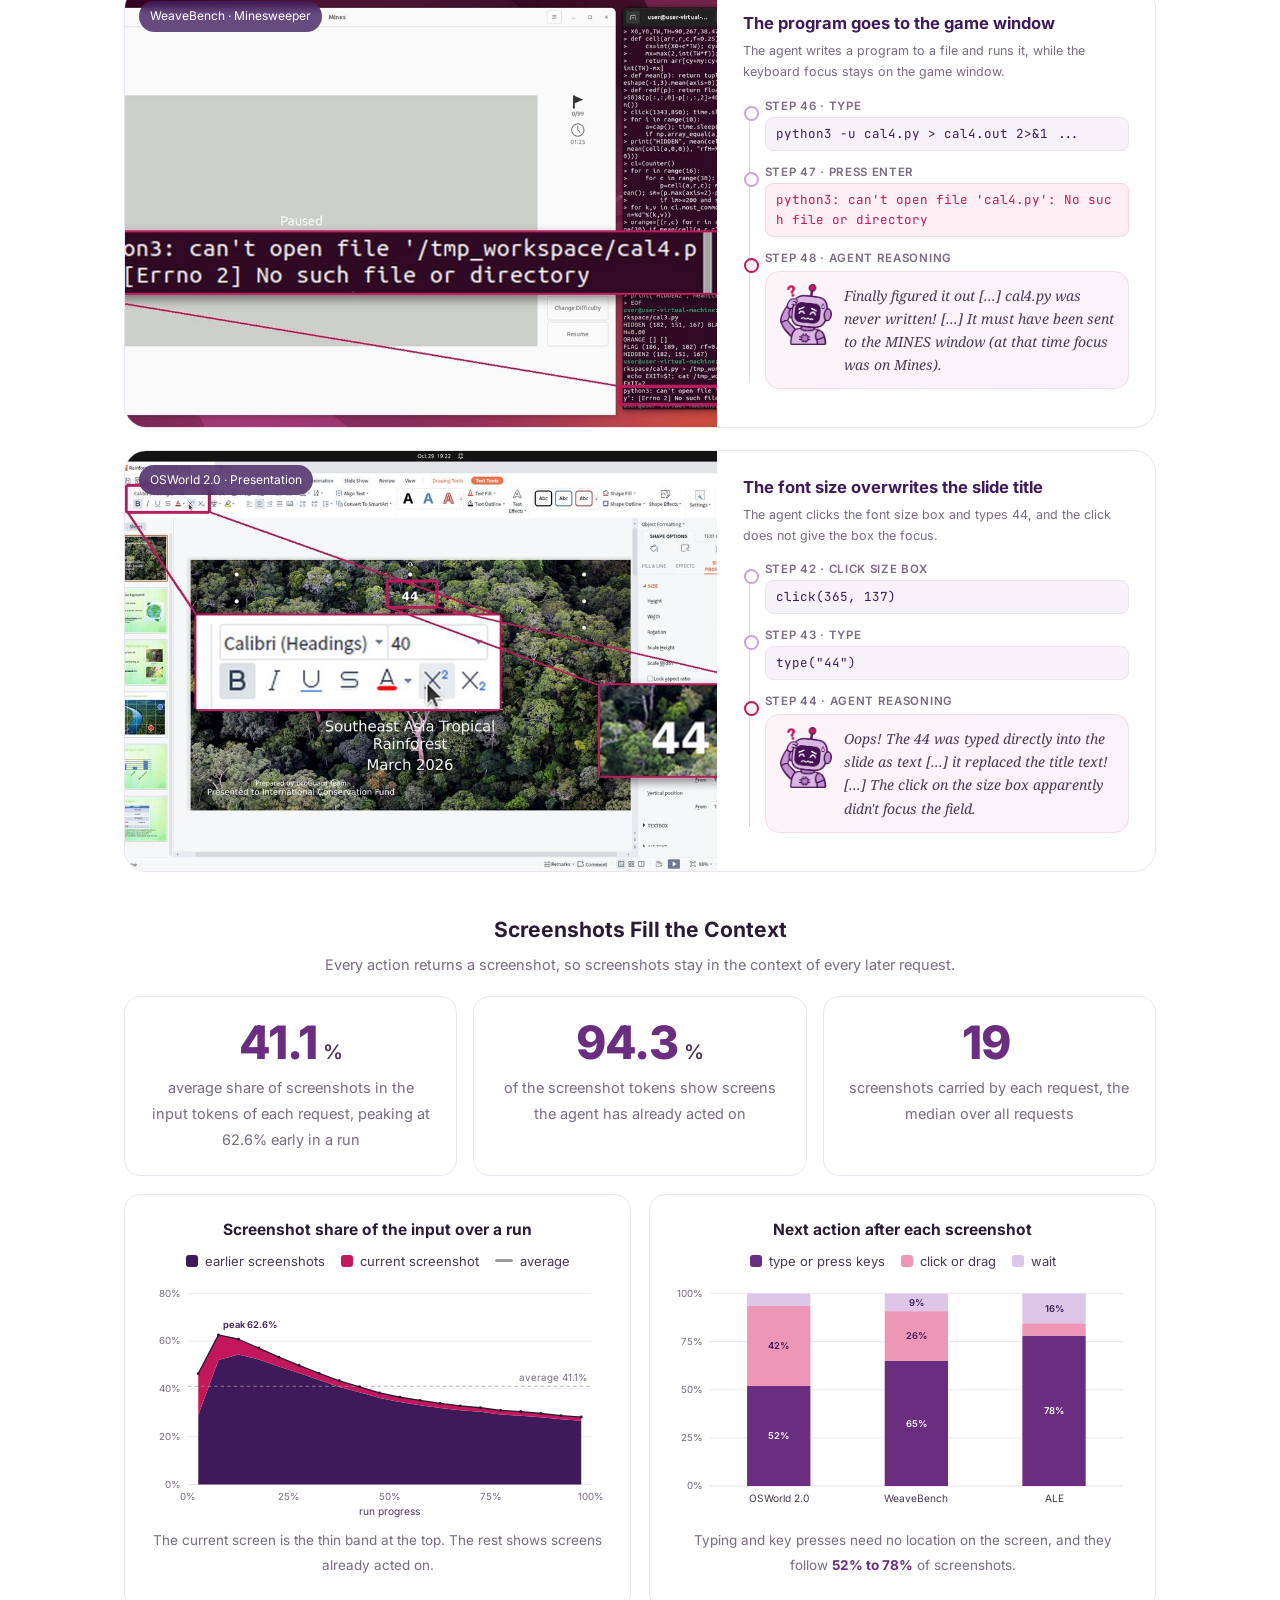
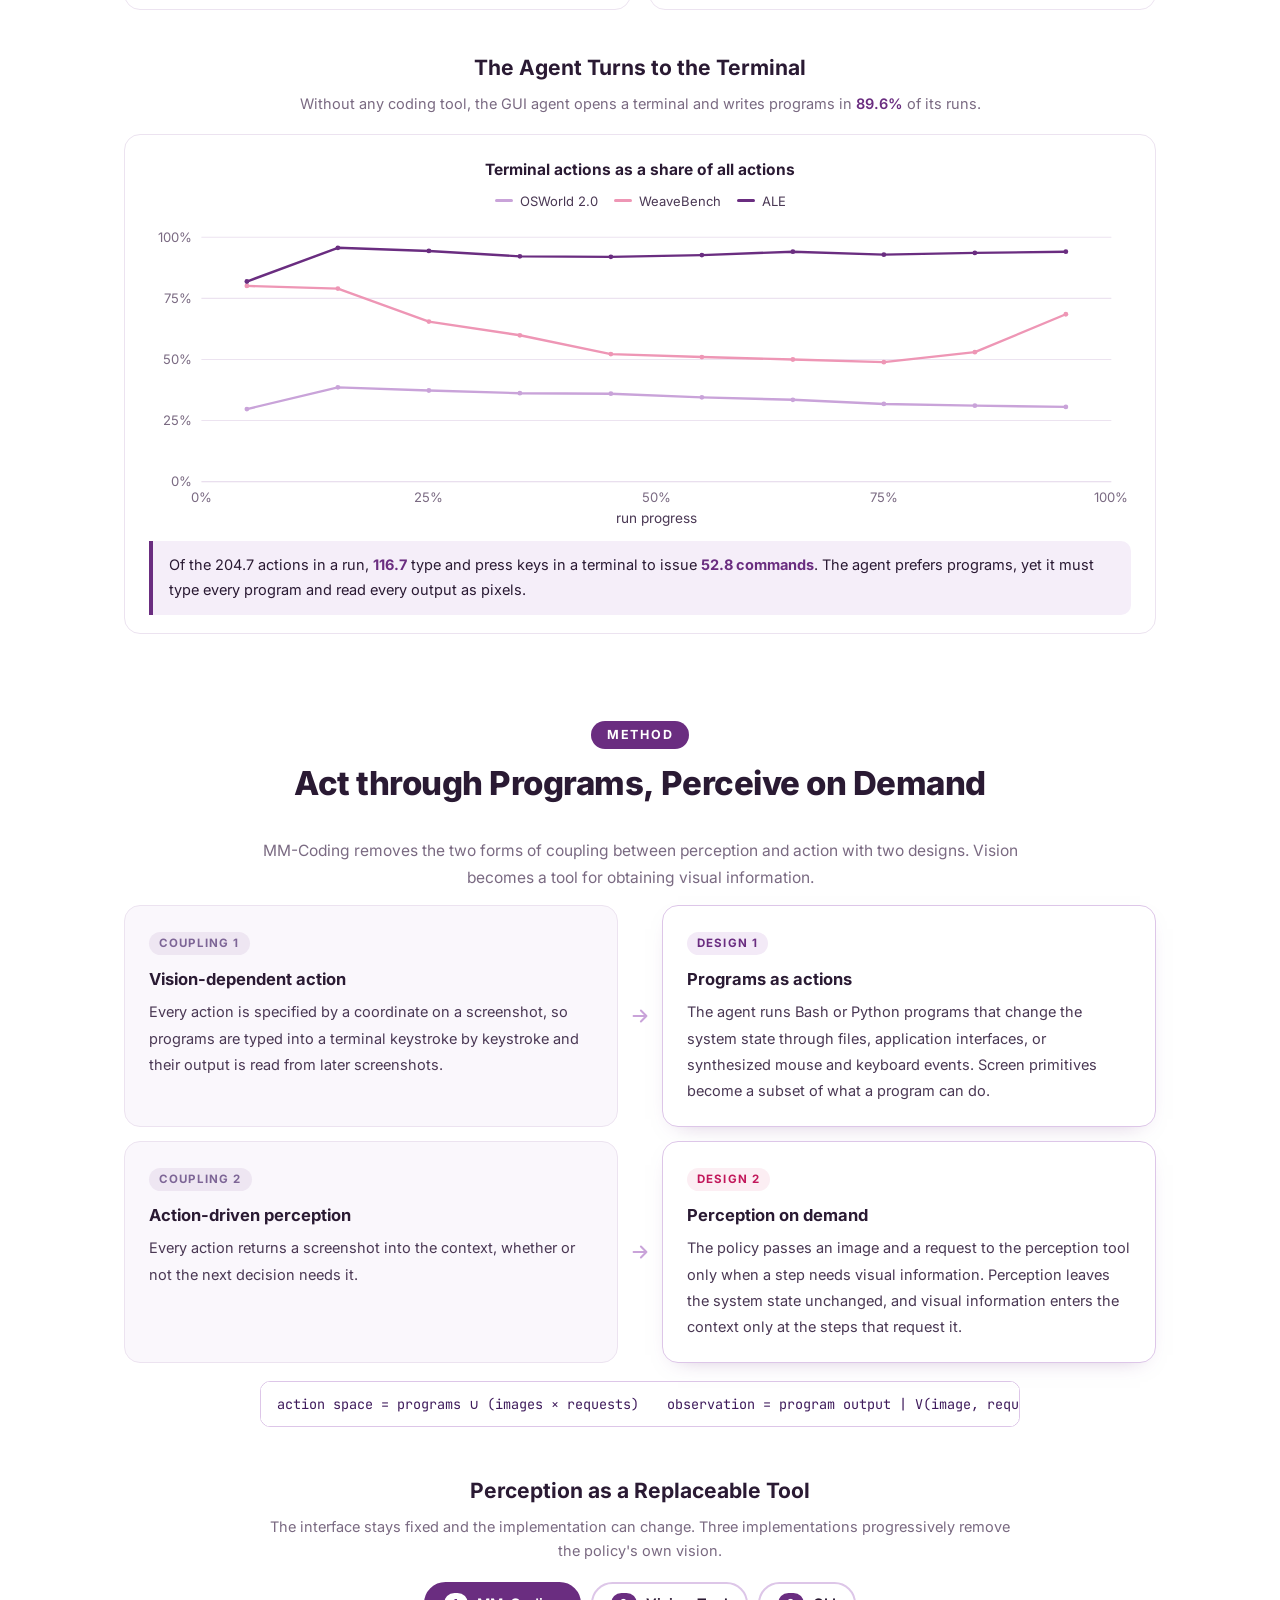
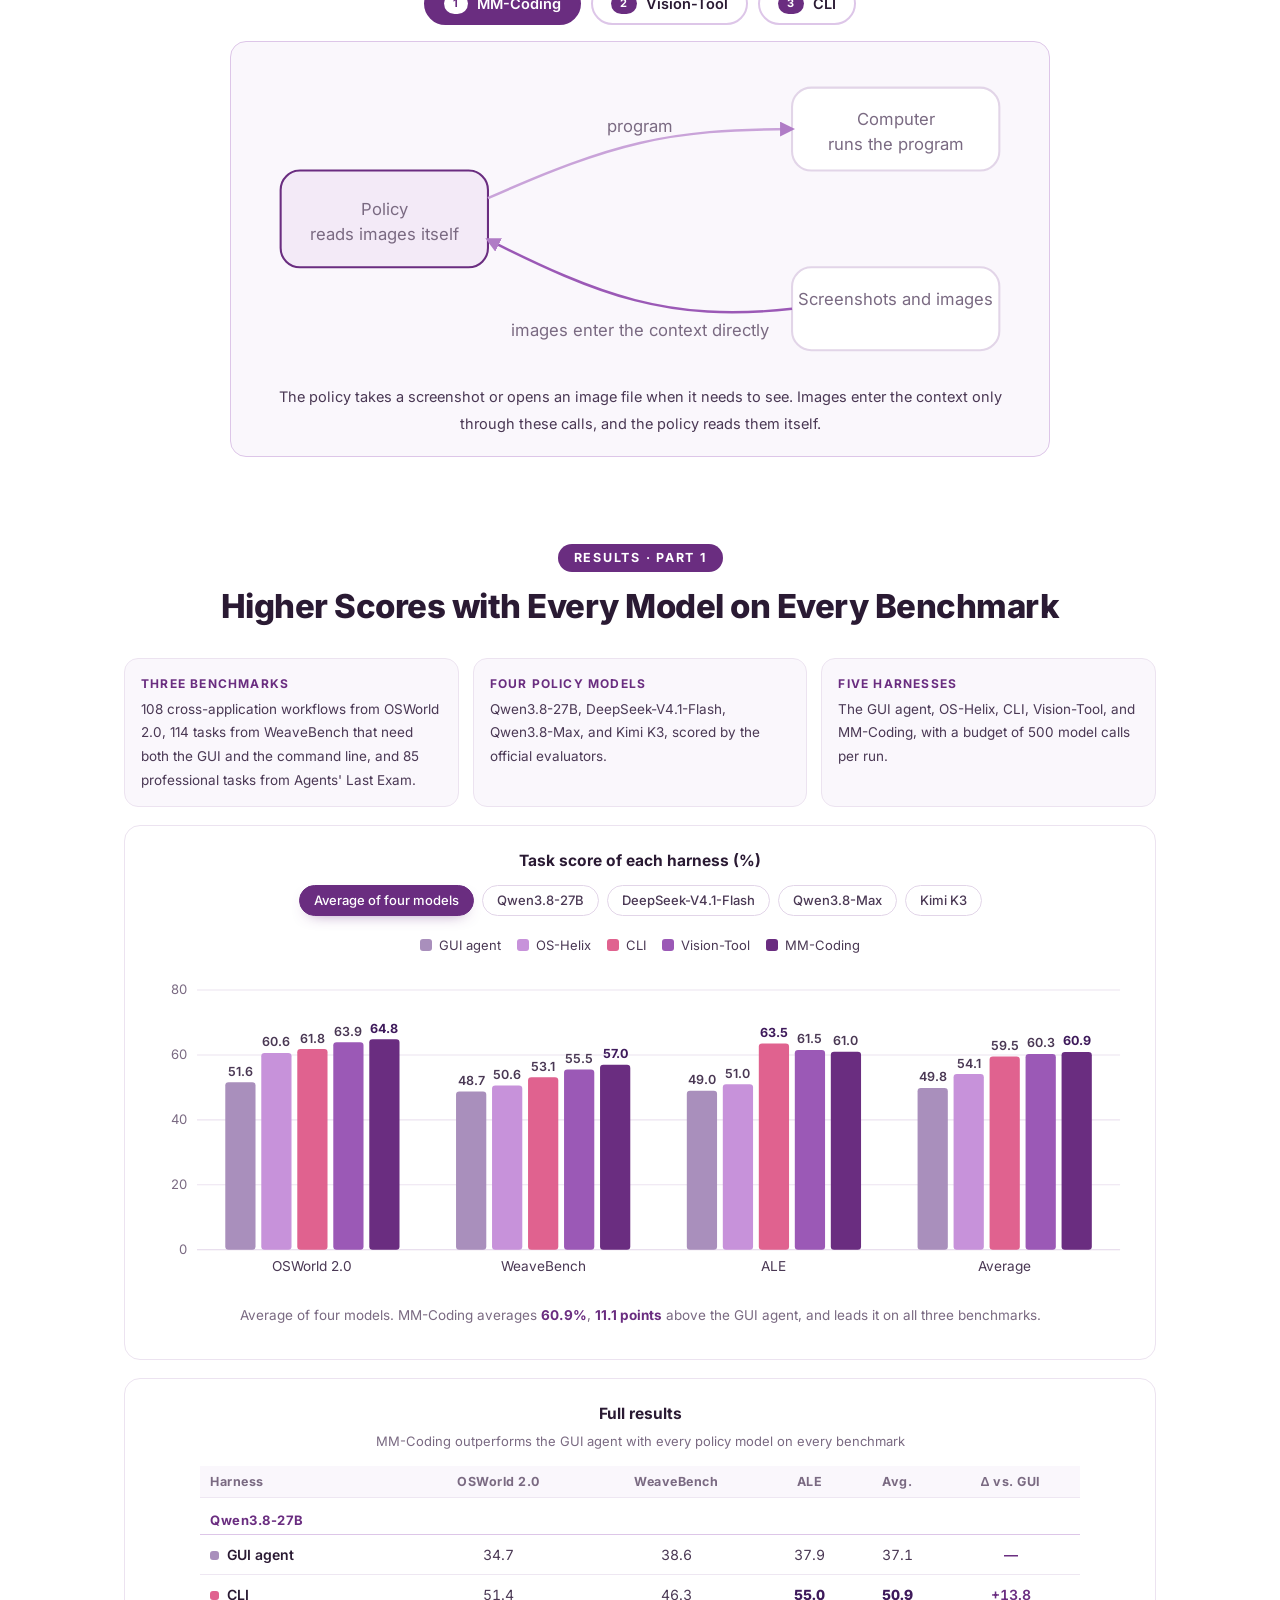
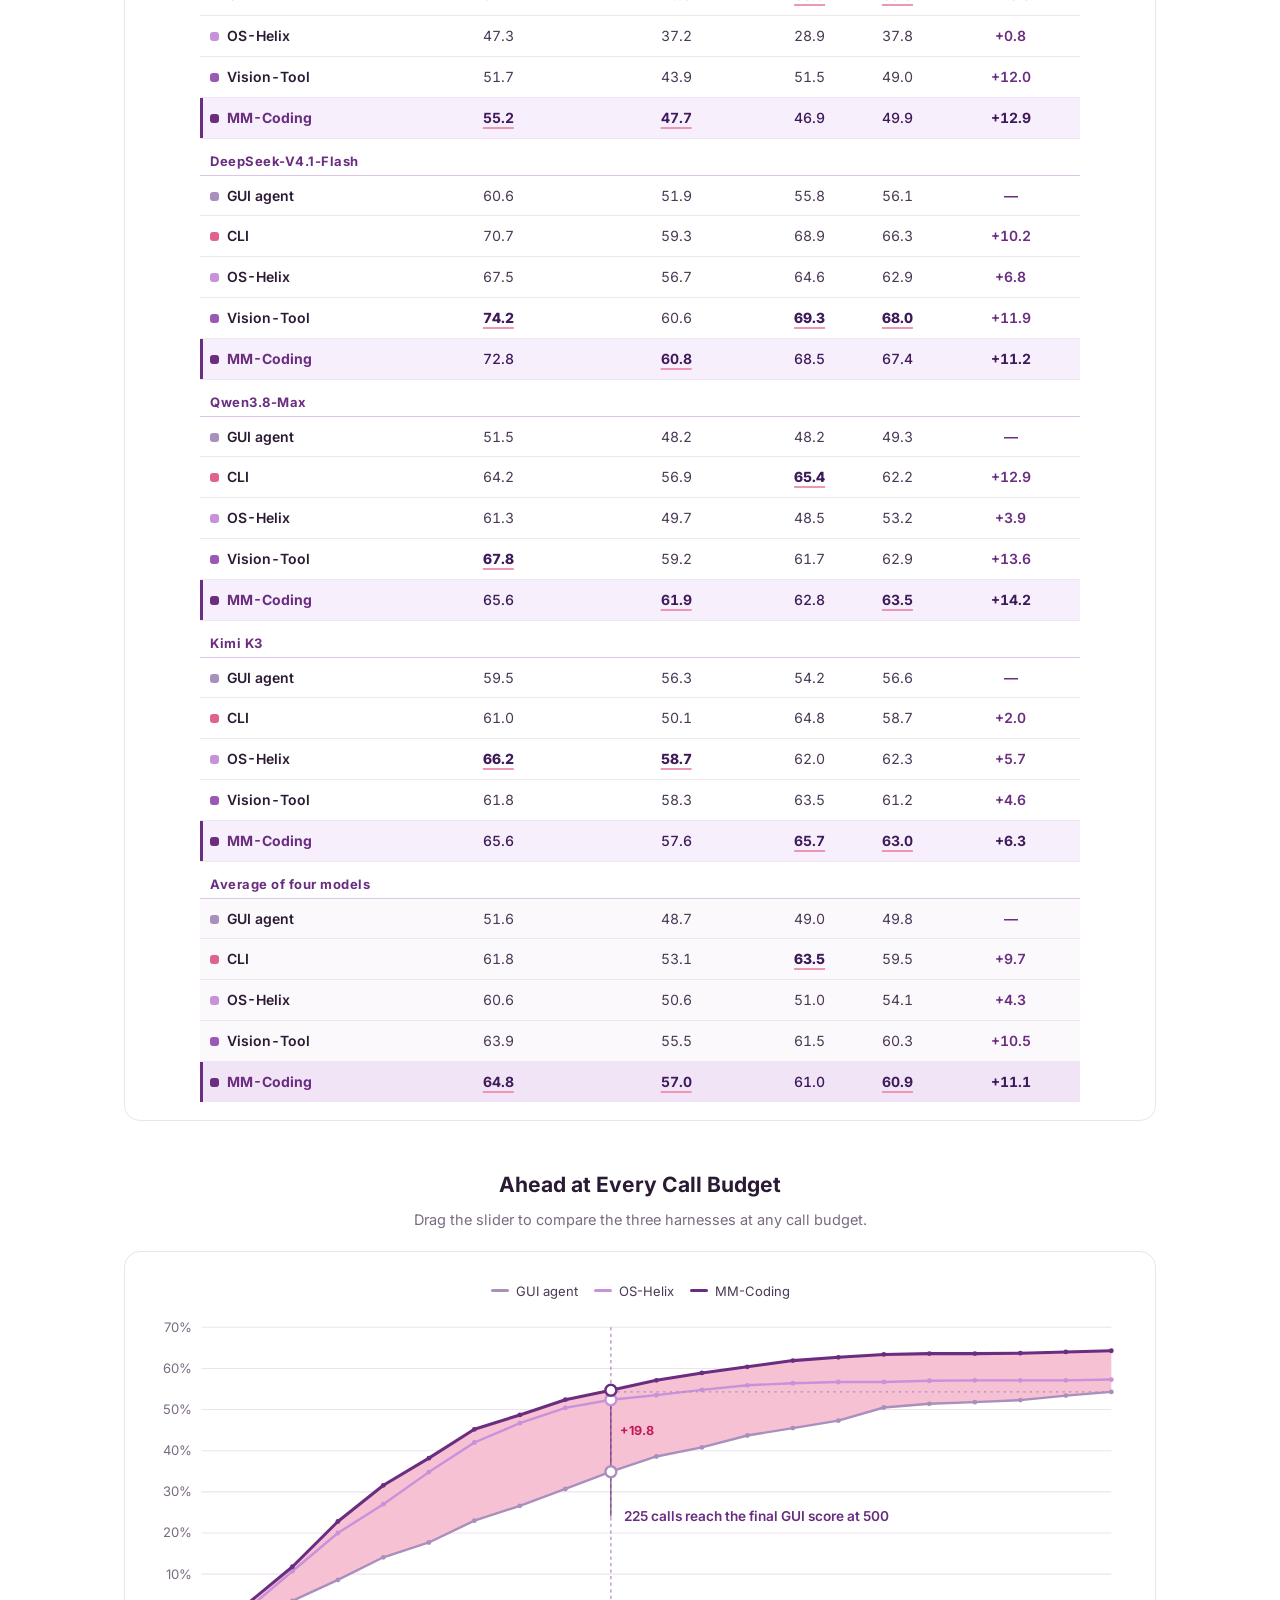
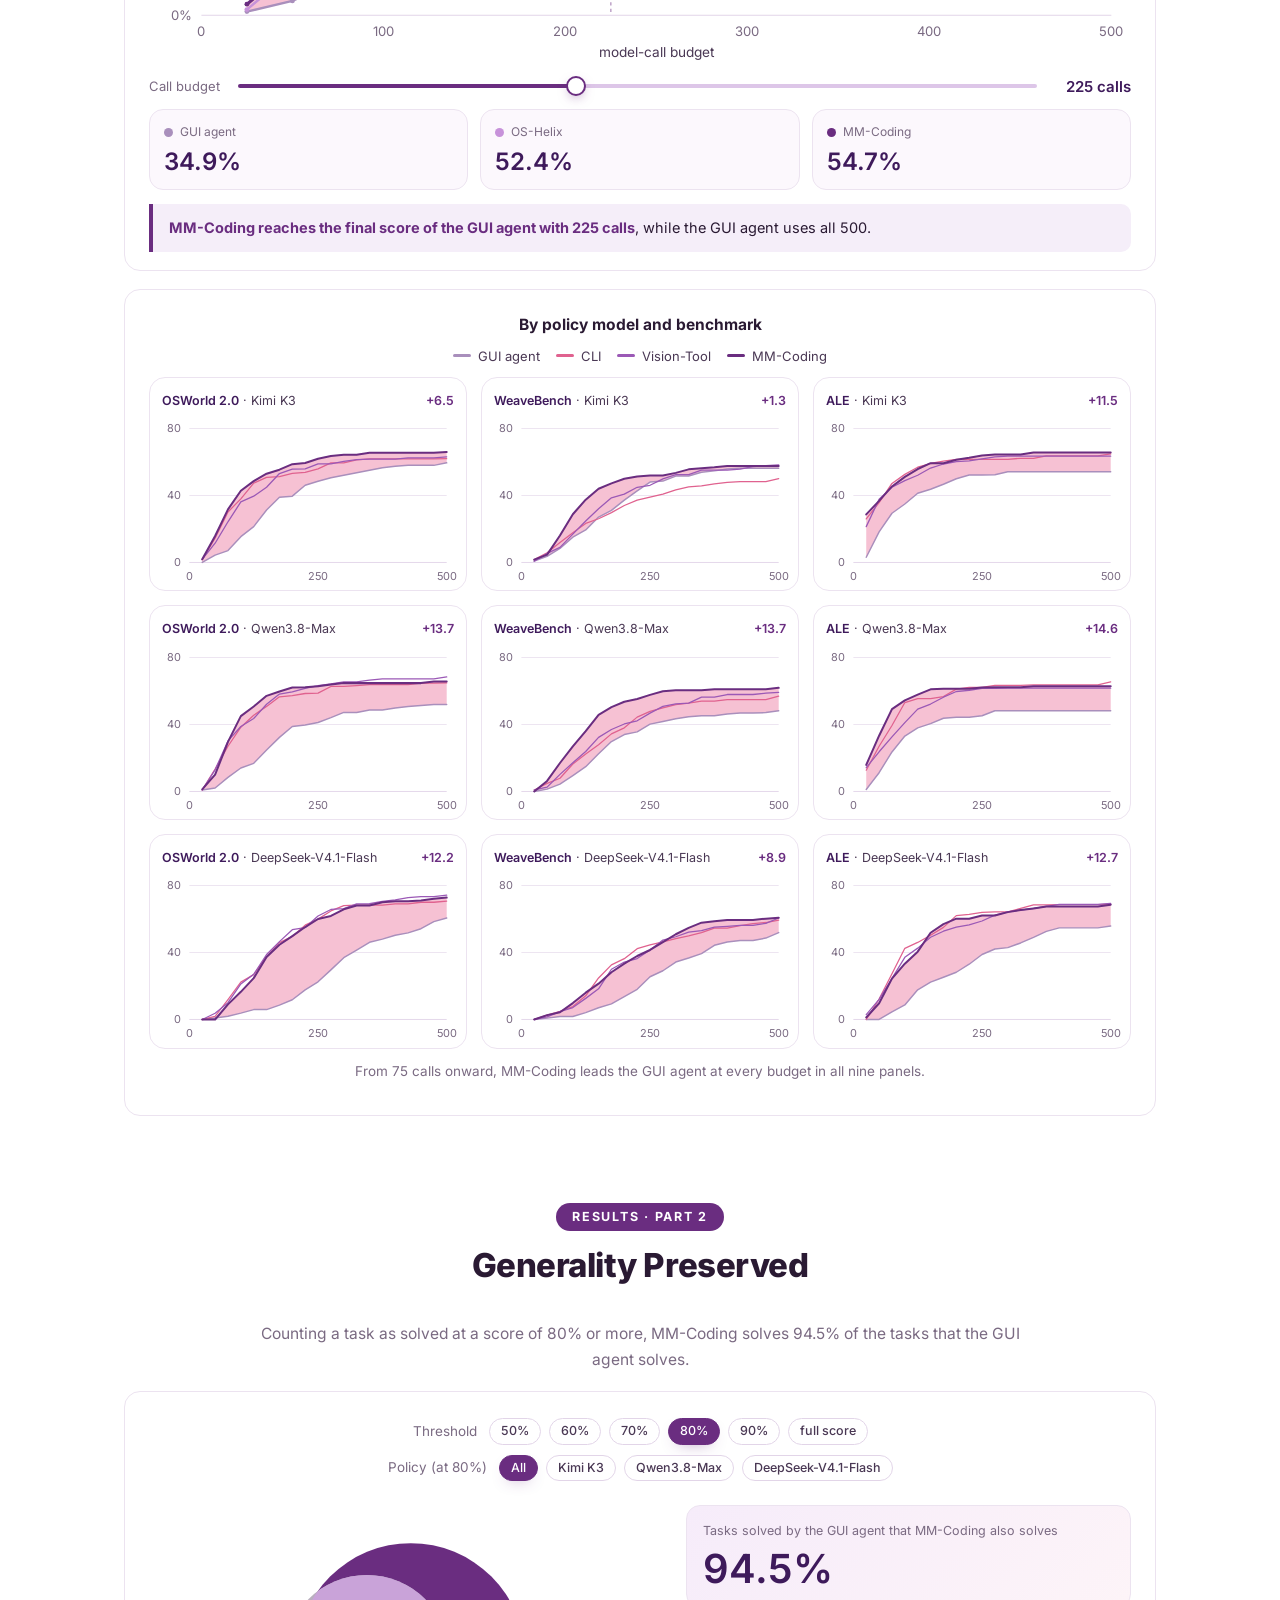
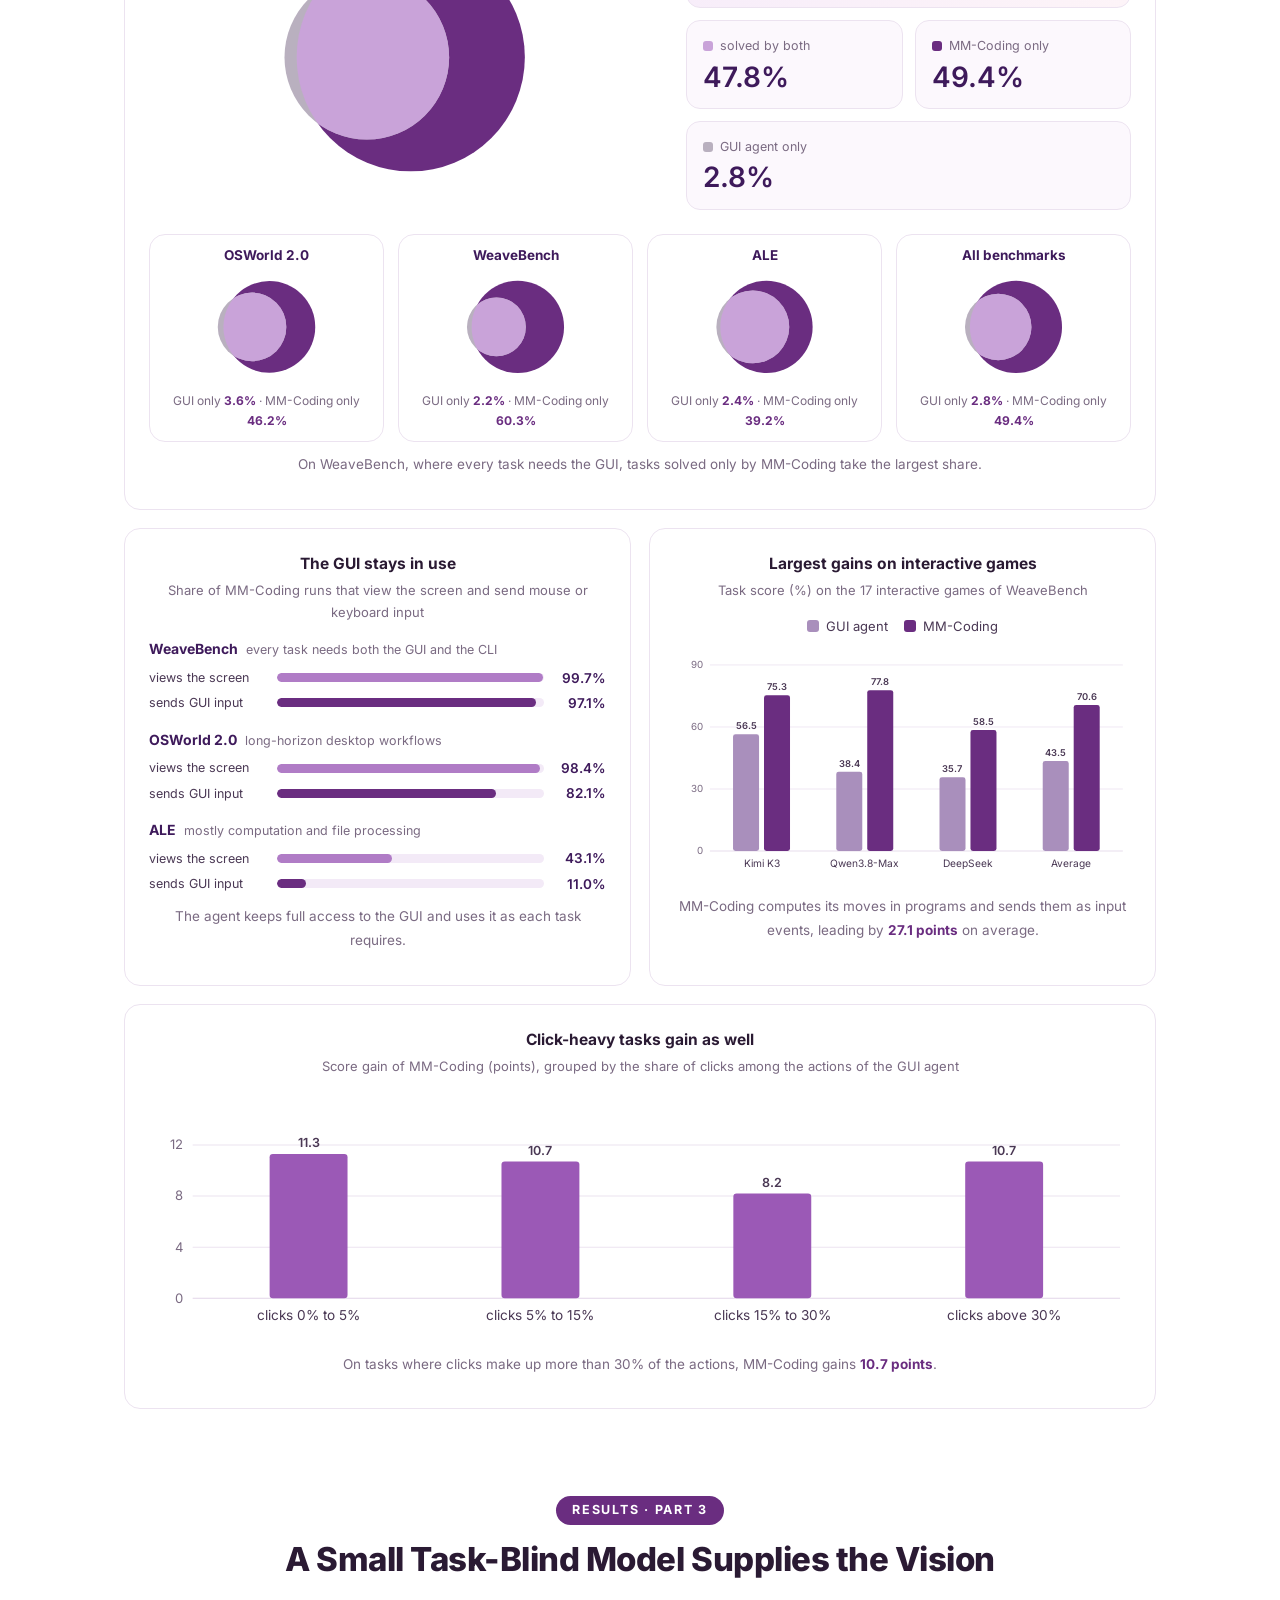
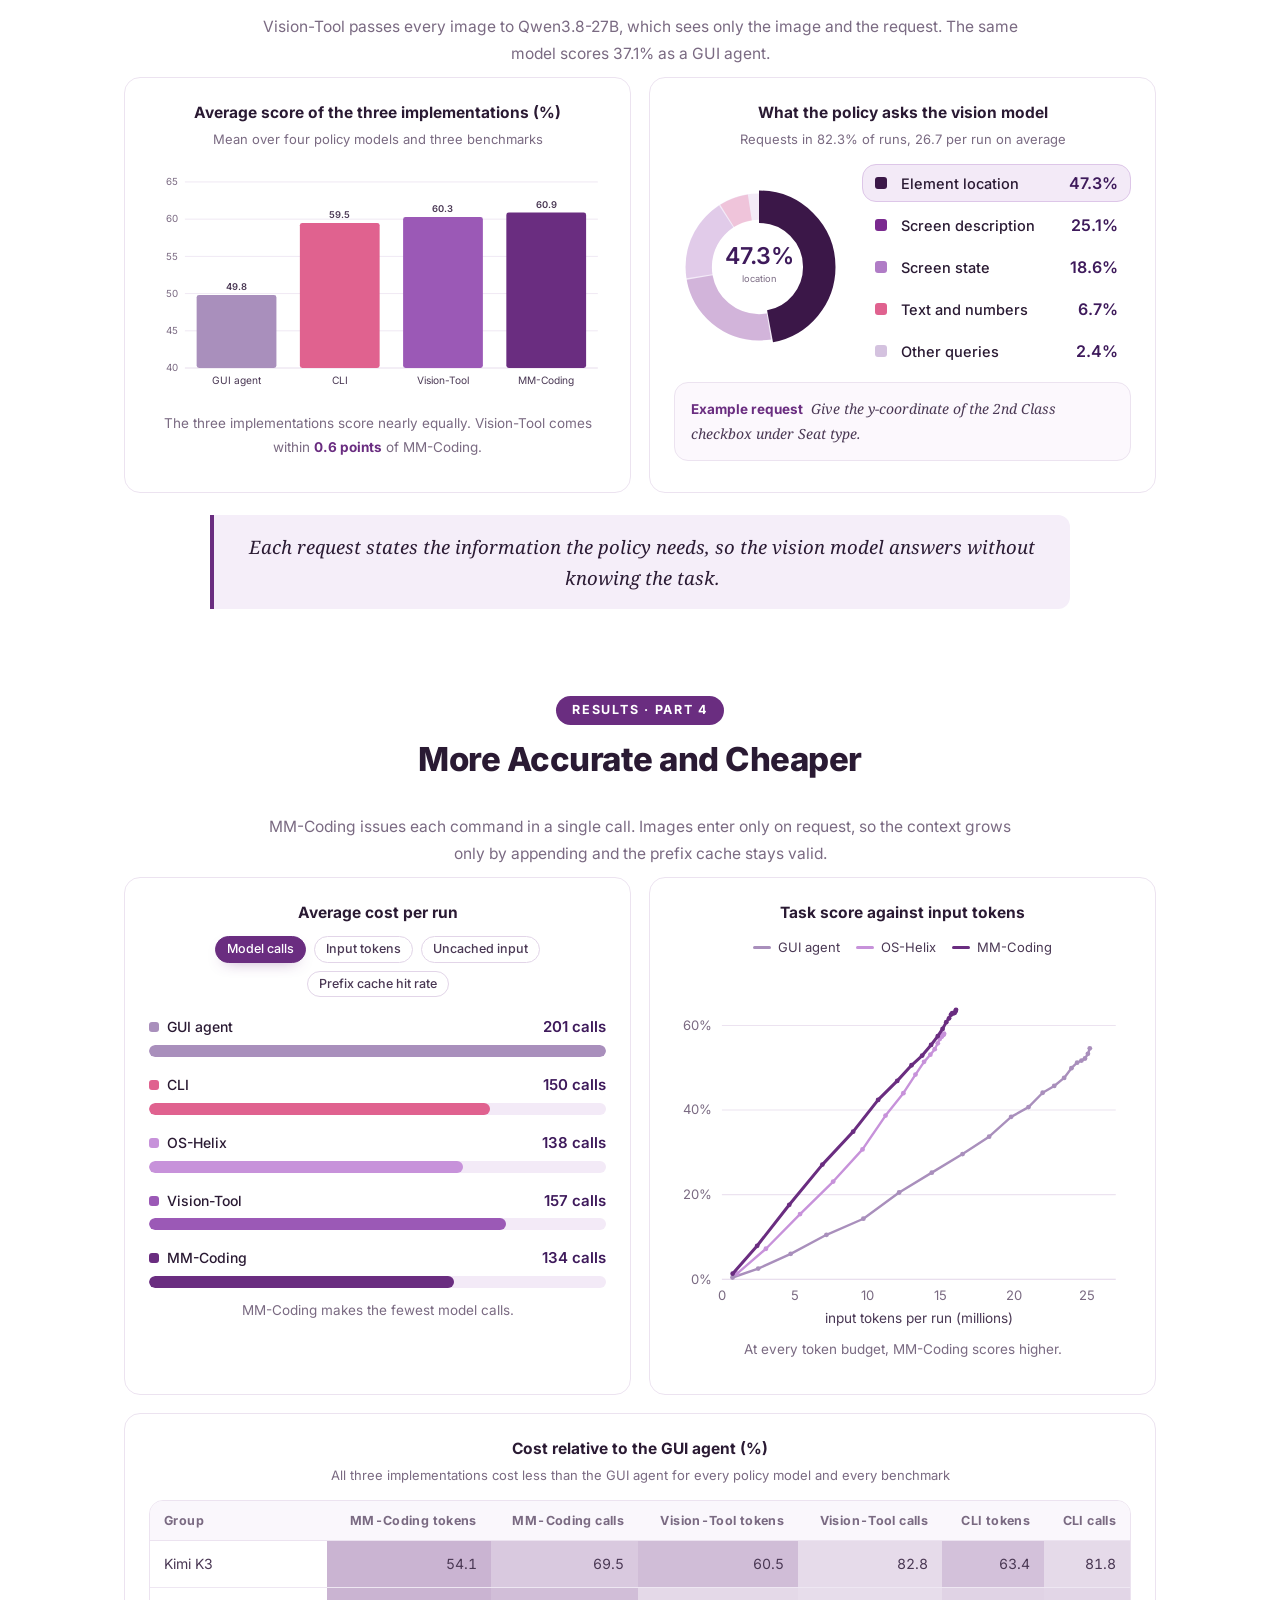
==== commit 70e7cb7b: "Move to OpenEnvision" ====
--- a/index.html
+++ b/index.html
@@ -472,7 +472,7 @@
   <p class="affil rv d2"><sup>1</sup>Alibaba Group · <sup>2</sup>HKUST(GZ) · <sup>3</sup>HKUST · <sup>4</sup>ZJU · <sup>5</sup>NTU · <sup>6</sup>SJTU</p>
   <p class="note rv d2"><sup>*</sup>Equal contribution · <sup>†</sup>Corresponding authors</p>
   <div class="btns rv d2">
-    <a href="https://github.com/shaoyou01/mm-coding" target="_blank" rel="noopener"><svg viewBox="0 0 16 16" fill="currentColor"><path d="M8 .2a8 8 0 0 0-2.53 15.59c.4.07.55-.17.55-.38v-1.33c-2.23.48-2.7-1.07-2.7-1.07-.36-.92-.89-1.17-.89-1.17-.73-.5.06-.49.06-.49.8.06 1.23.83 1.23.83.72 1.22 1.88.87 2.33.66.07-.52.28-.87.5-1.07-1.78-.2-3.65-.89-3.65-3.95 0-.87.31-1.59.82-2.15-.08-.2-.36-1.02.08-2.12 0 0 .67-.21 2.2.82a7.6 7.6 0 0 1 4 0c1.53-1.03 2.2-.82 2.2-.82.44 1.1.16 1.92.08 2.12.51.56.82 1.28.82 2.15 0 3.07-1.87 3.75-3.66 3.95.29.25.54.73.54 1.48v2.2c0 .21.15.46.55.38A8 8 0 0 0 8 .2z"/></svg>Code</a>
+    <a href="https://github.com/OpenEnvision/mm-coding" target="_blank" rel="noopener"><svg viewBox="0 0 16 16" fill="currentColor"><path d="M8 .2a8 8 0 0 0-2.53 15.59c.4.07.55-.17.55-.38v-1.33c-2.23.48-2.7-1.07-2.7-1.07-.36-.92-.89-1.17-.89-1.17-.73-.5.06-.49.06-.49.8.06 1.23.83 1.23.83.72 1.22 1.88.87 2.33.66.07-.52.28-.87.5-1.07-1.78-.2-3.65-.89-3.65-3.95 0-.87.31-1.59.82-2.15-.08-.2-.36-1.02.08-2.12 0 0 .67-.21 2.2.82a7.6 7.6 0 0 1 4 0c1.53-1.03 2.2-.82 2.2-.82.44 1.1.16 1.92.08 2.12.51.56.82 1.28.82 2.15 0 3.07-1.87 3.75-3.66 3.95.29.25.54.73.54 1.48v2.2c0 .21.15.46.55.38A8 8 0 0 0 8 .2z"/></svg>Code</a>
     <a href="#demo"><svg viewBox="0 0 16 16"><path d="M4 2.5v11l9-5.5z" fill="currentColor"/></svg>Demo</a>
     <a href="#abstract"><svg viewBox="0 0 16 16" fill="none" stroke="currentColor" stroke-width="1.6"><rect x="3" y="1.8" width="10" height="12.4" rx="1.6"/><path d="M5.5 5.5h5M5.5 8h5M5.5 10.5h3"/></svg>Abstract</a>
     <a href="#method"><svg viewBox="0 0 16 16" fill="none" stroke="currentColor" stroke-width="1.6" stroke-linecap="round" stroke-linejoin="round"><path d="M5.5 4.5L2 8l3.5 3.5M10.5 4.5L14 8l-3.5 3.5"/></svg>Method</a>
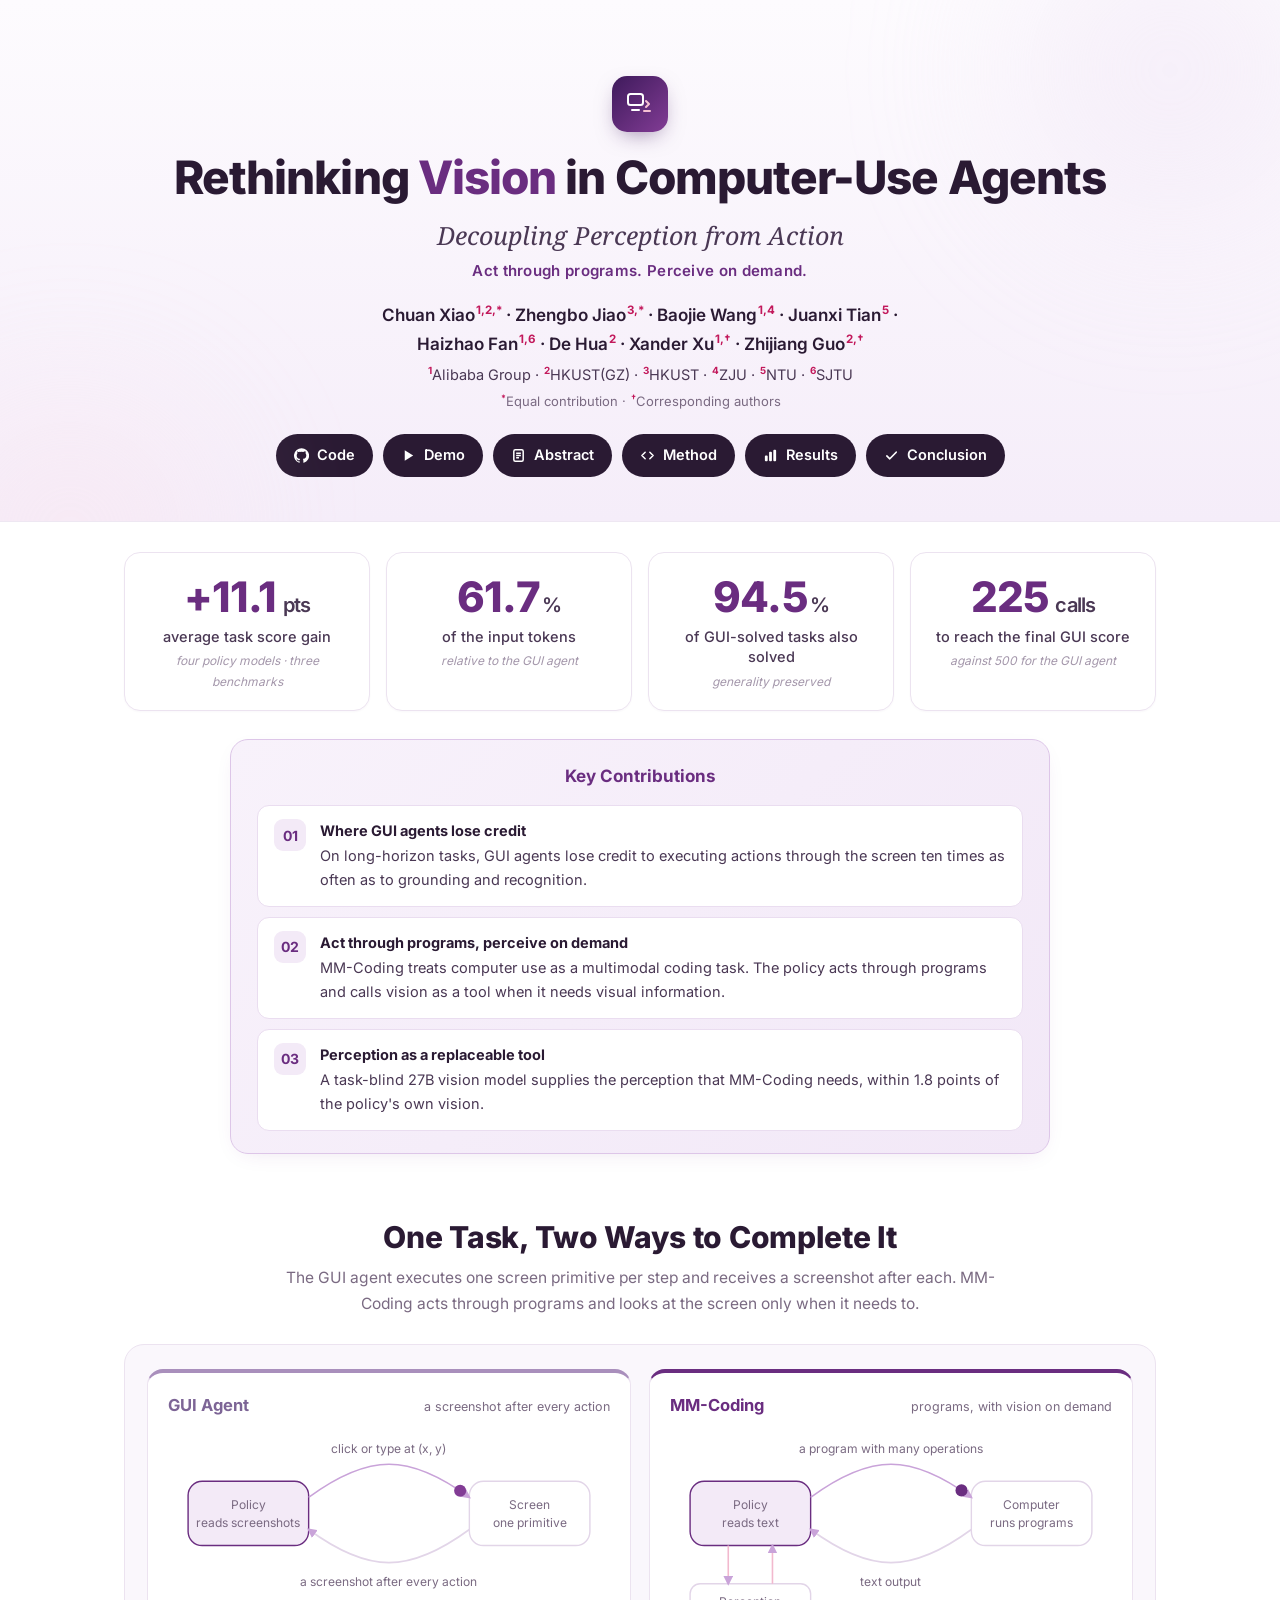
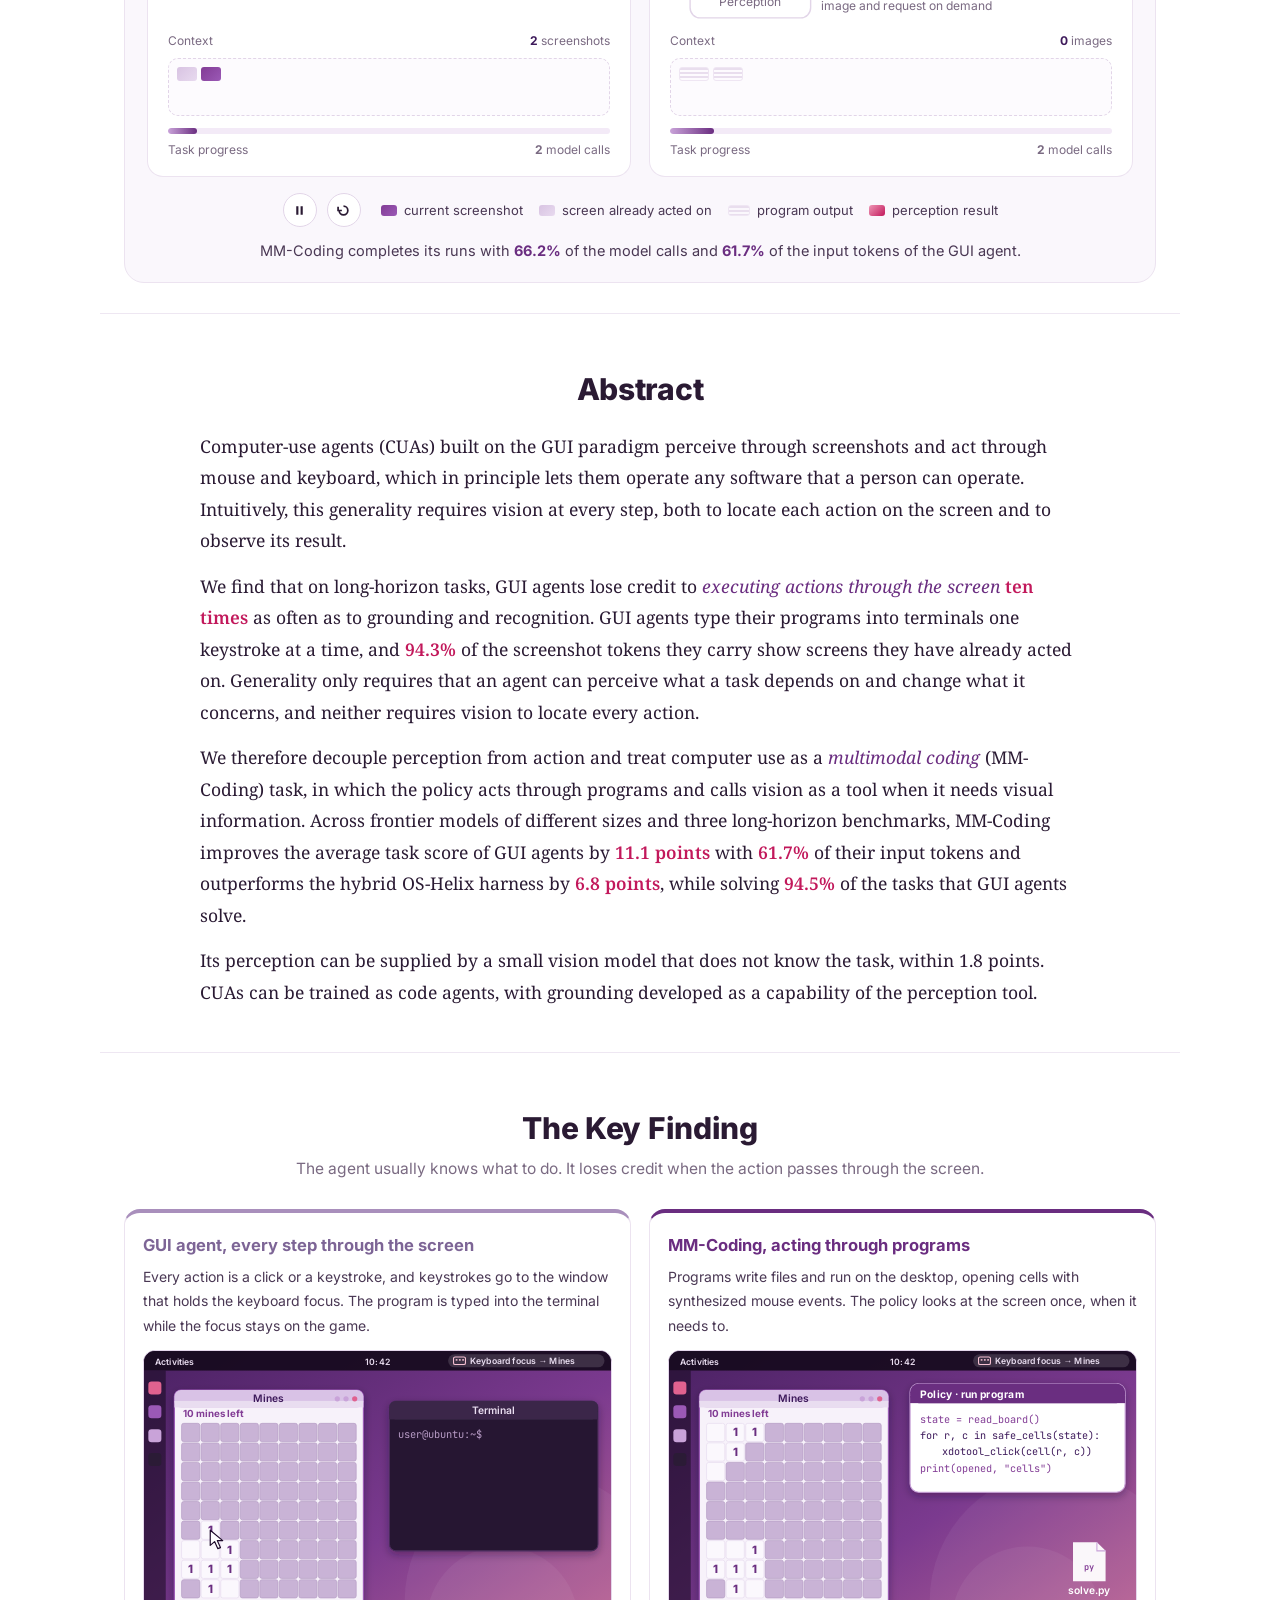
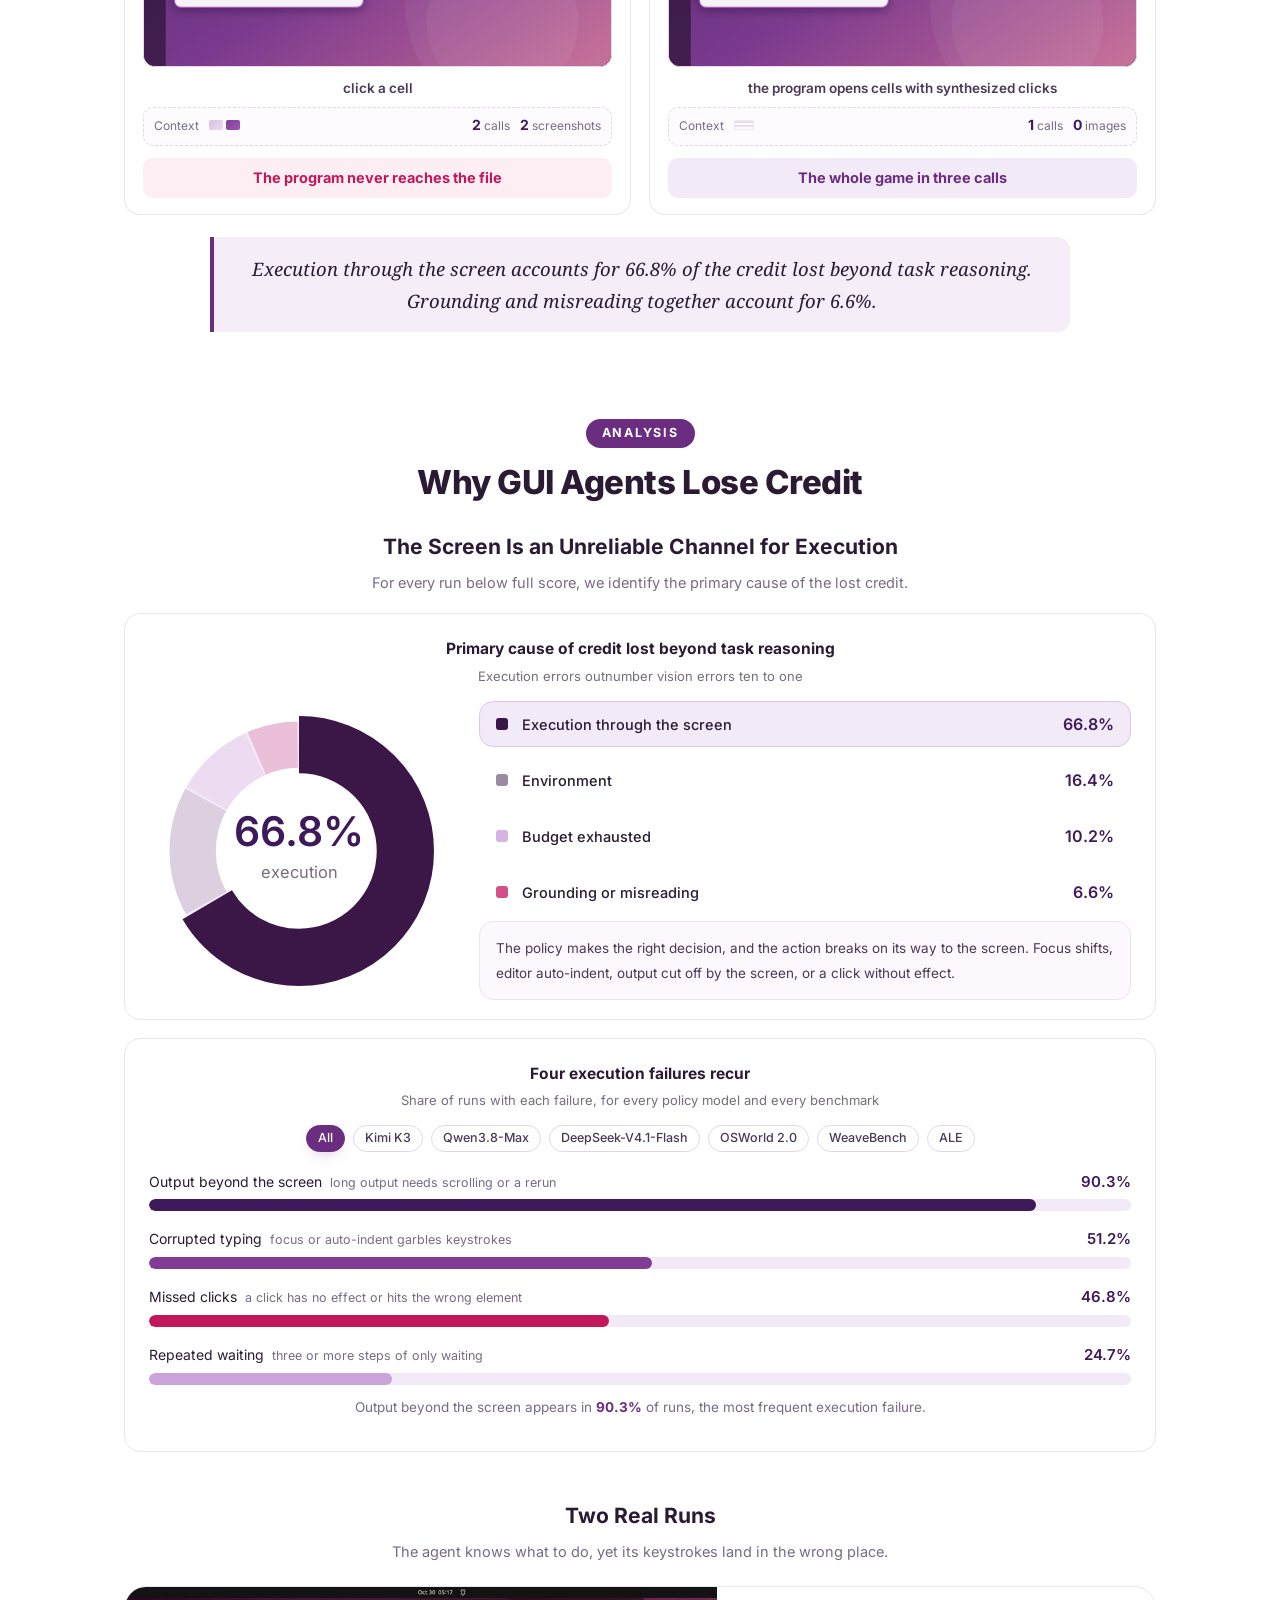
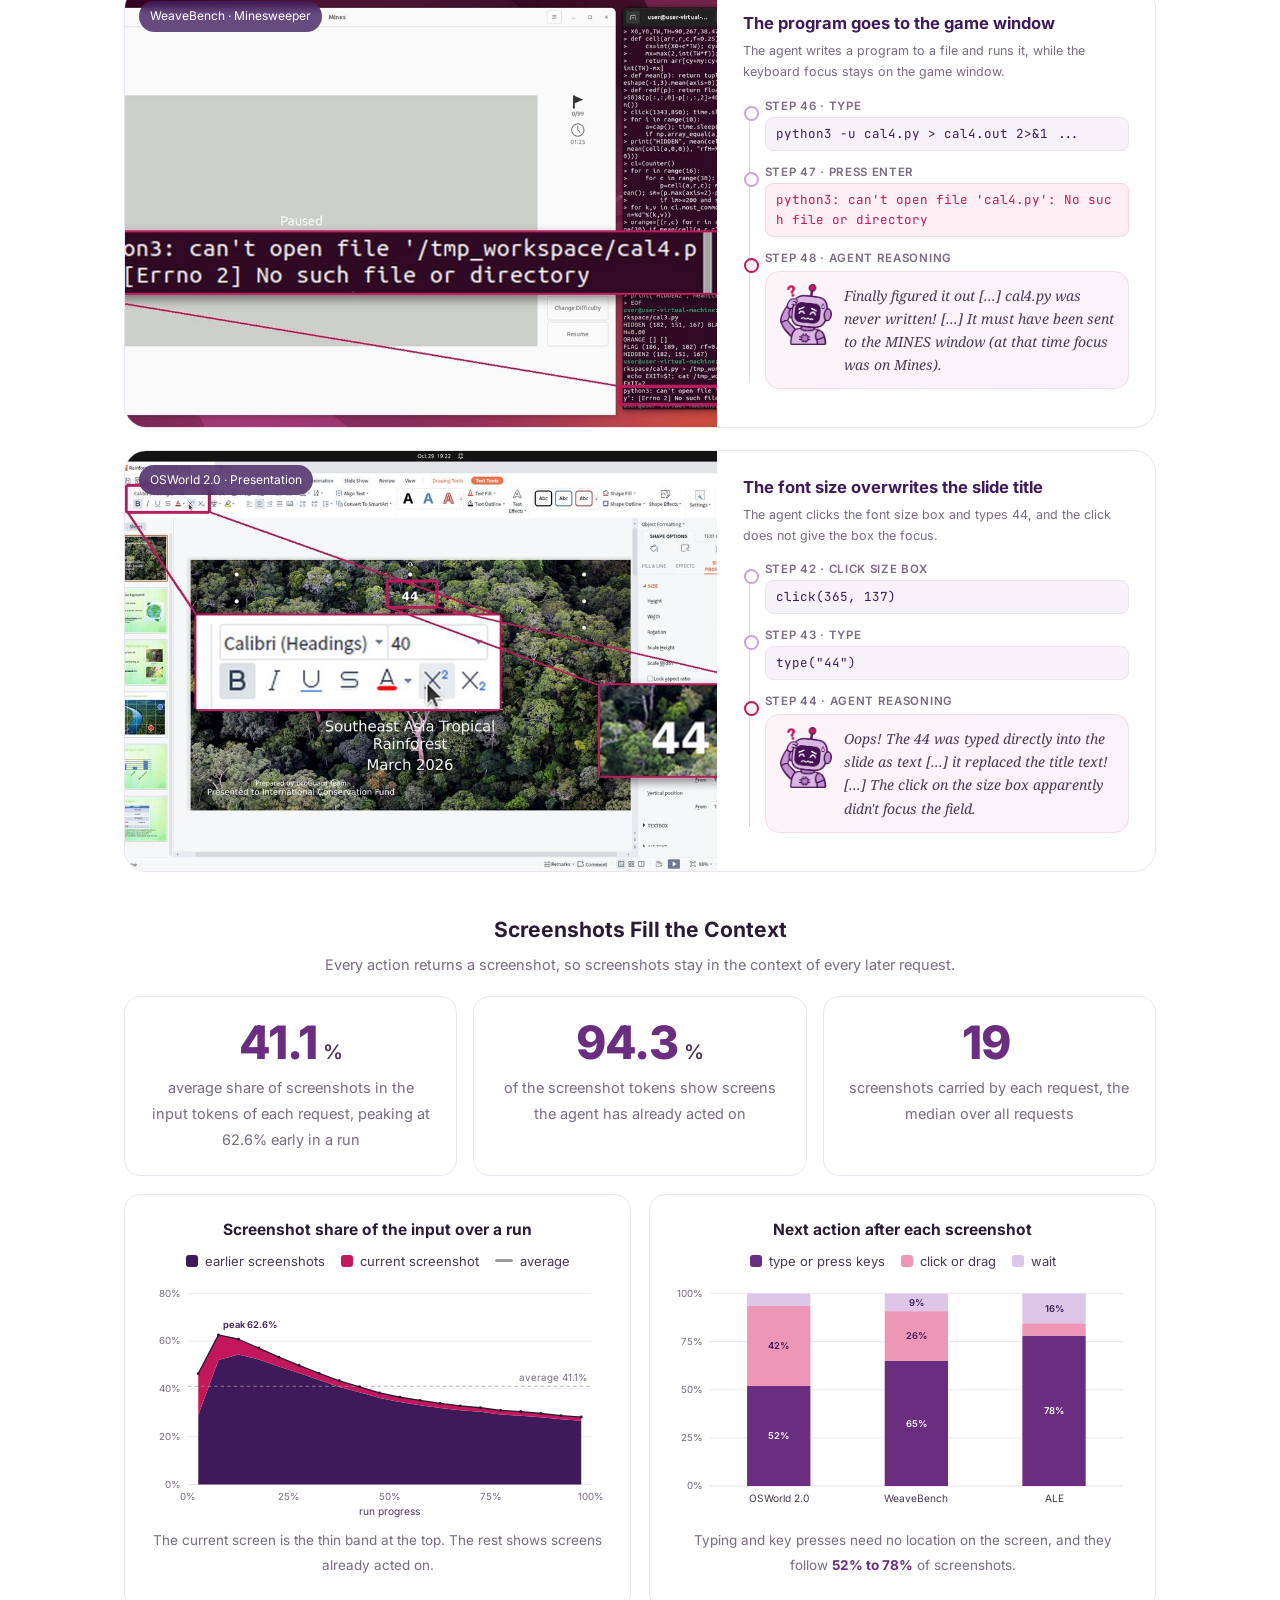
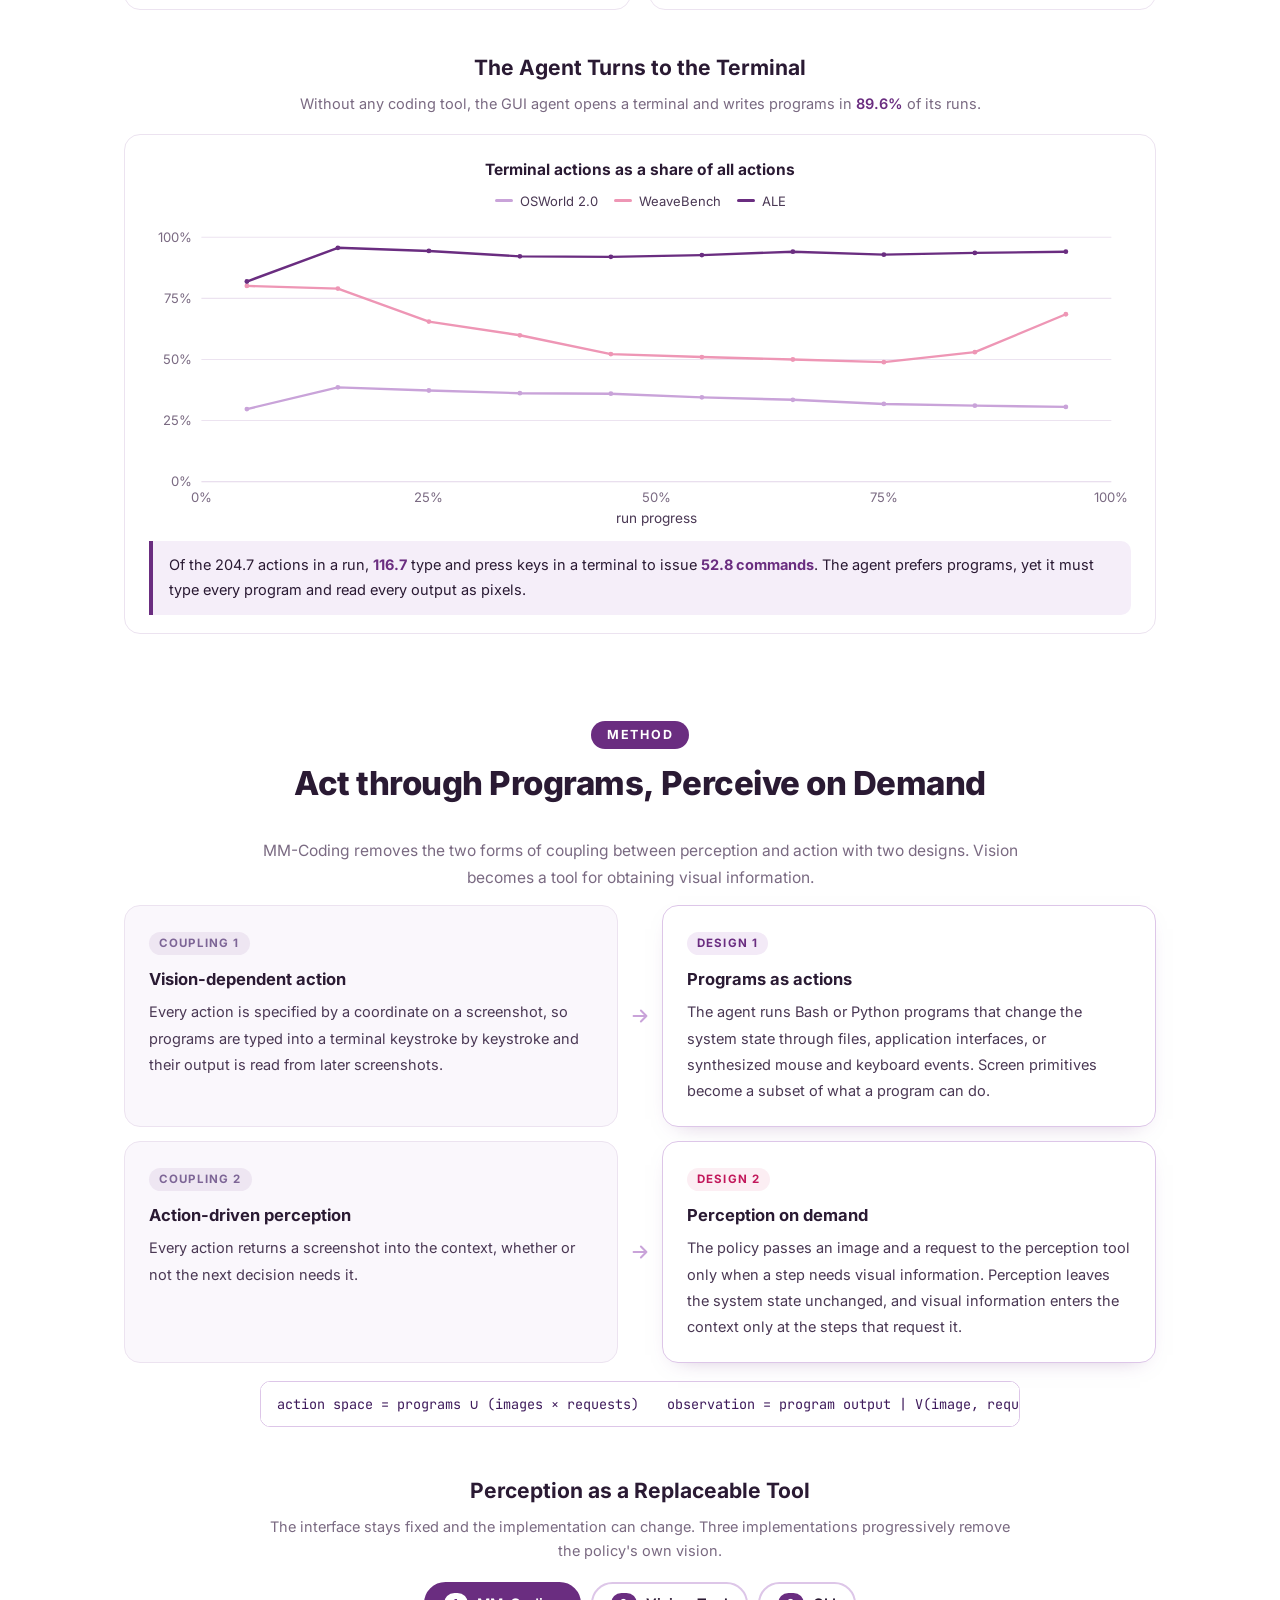
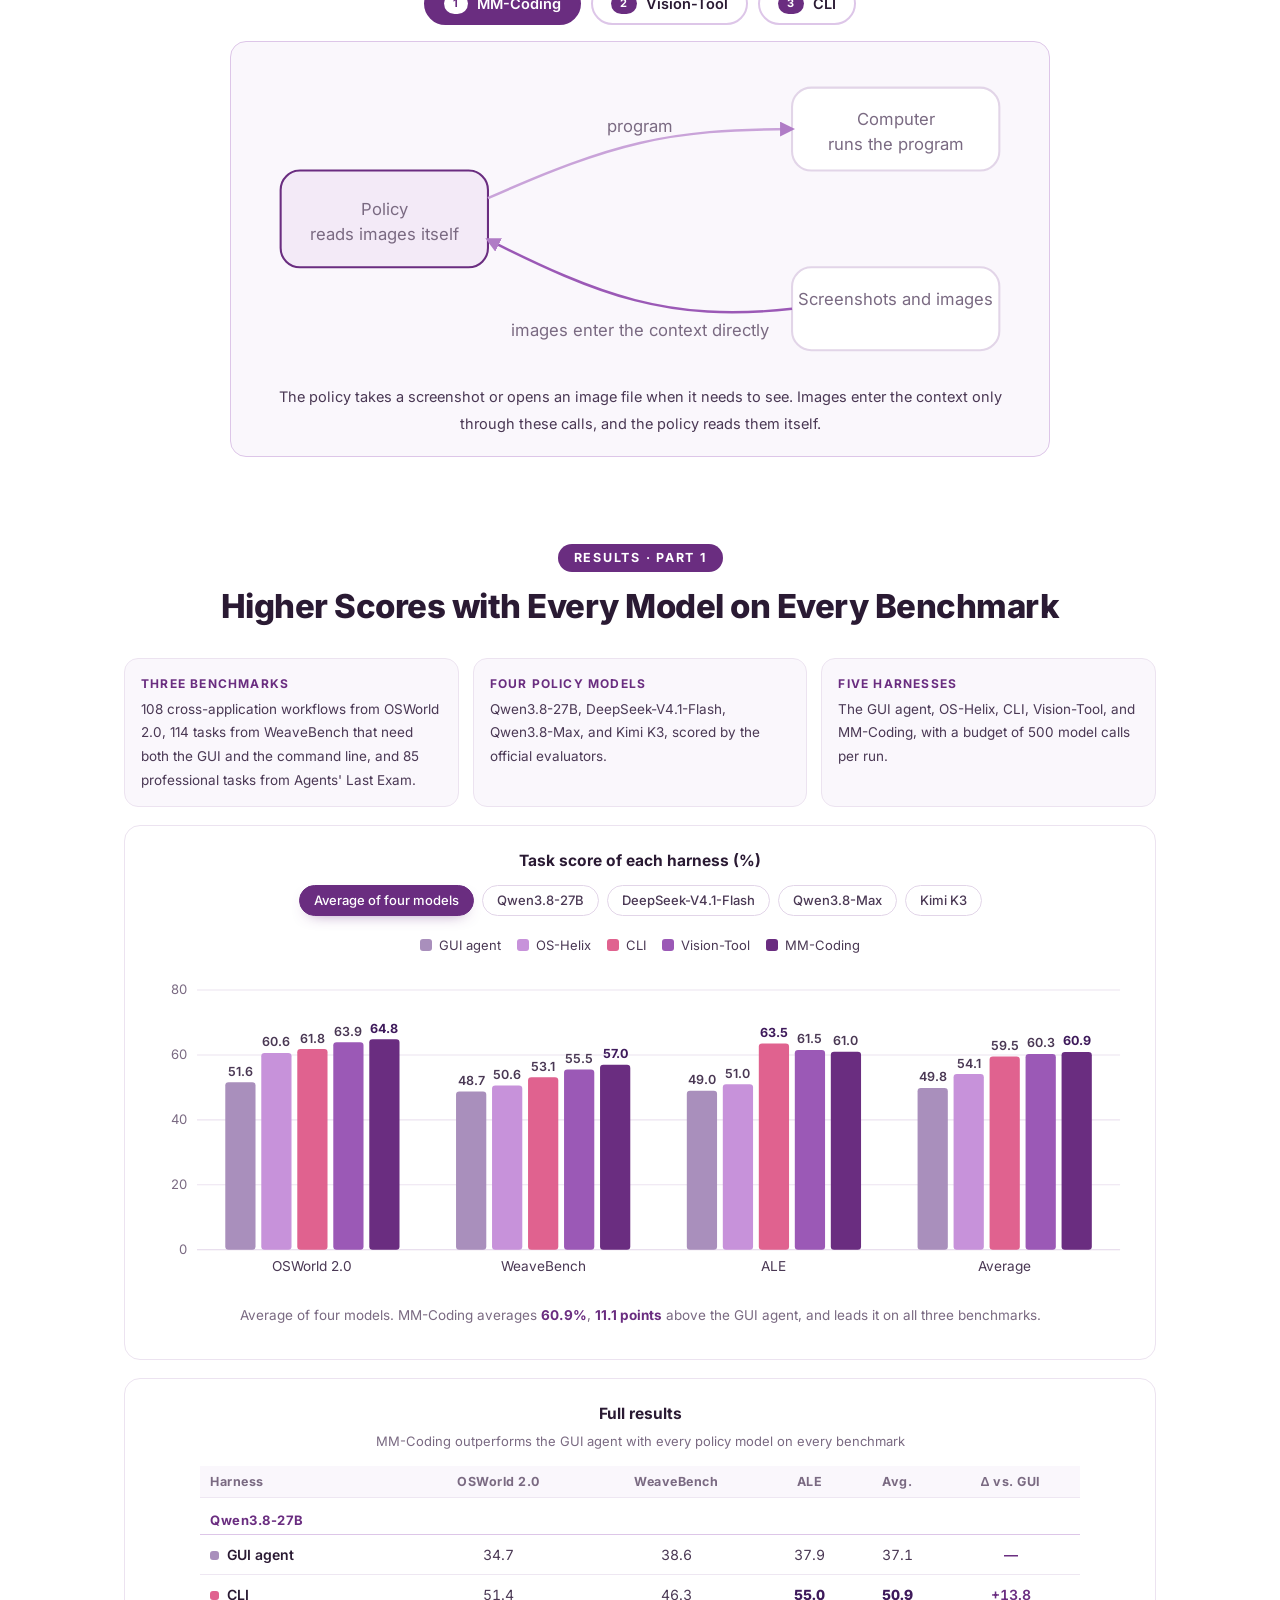
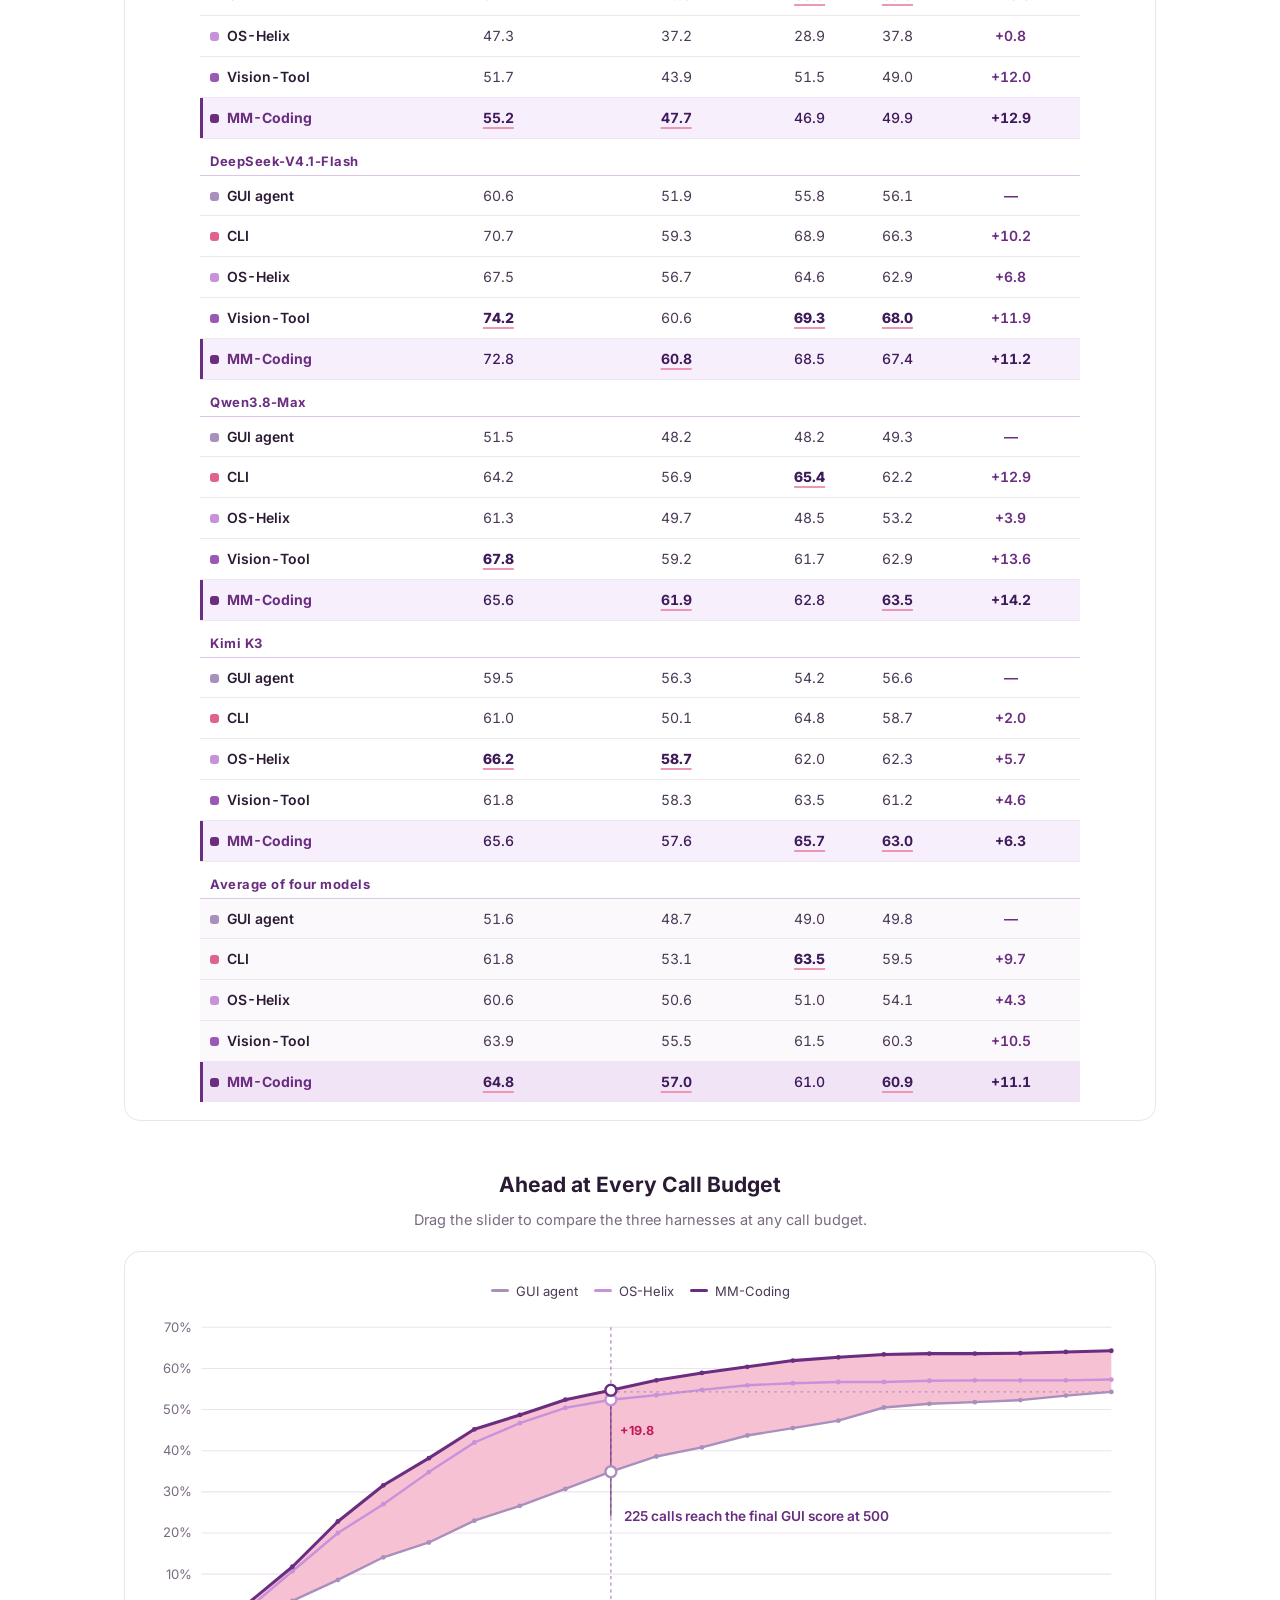
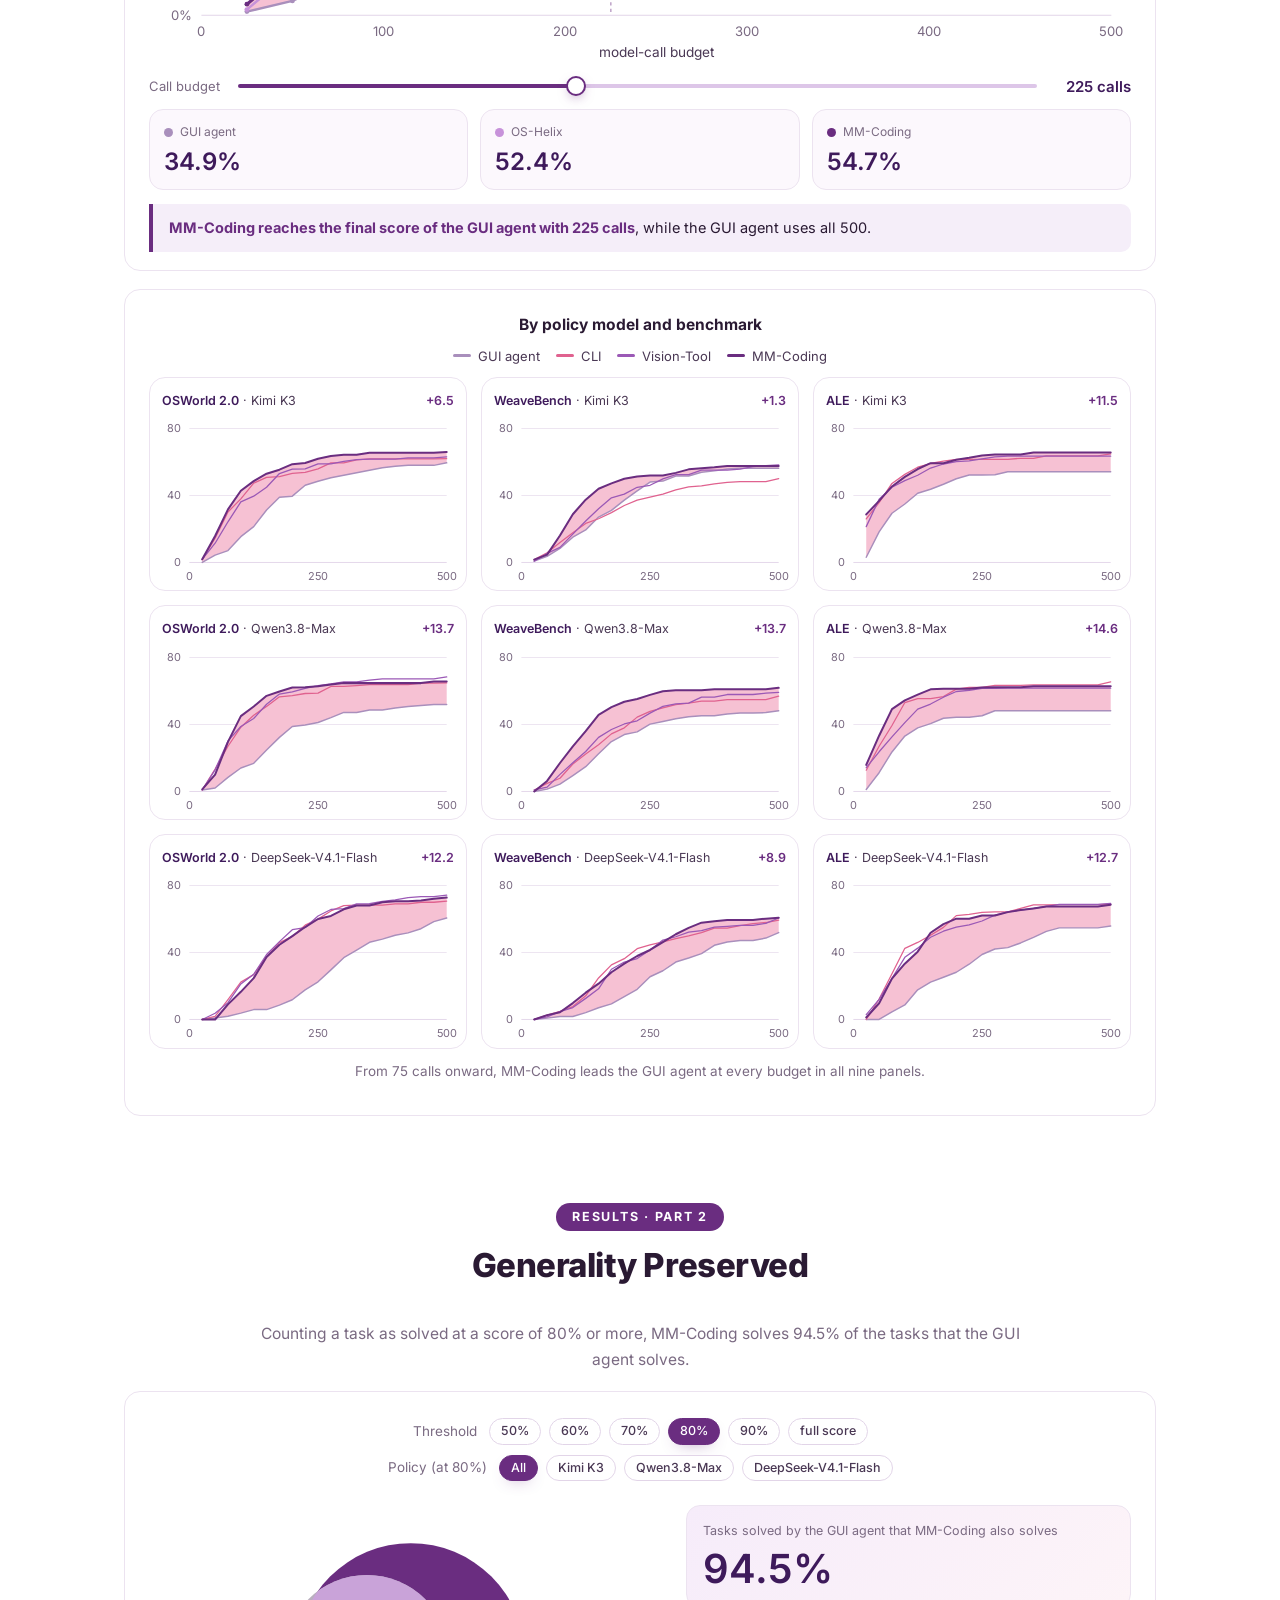
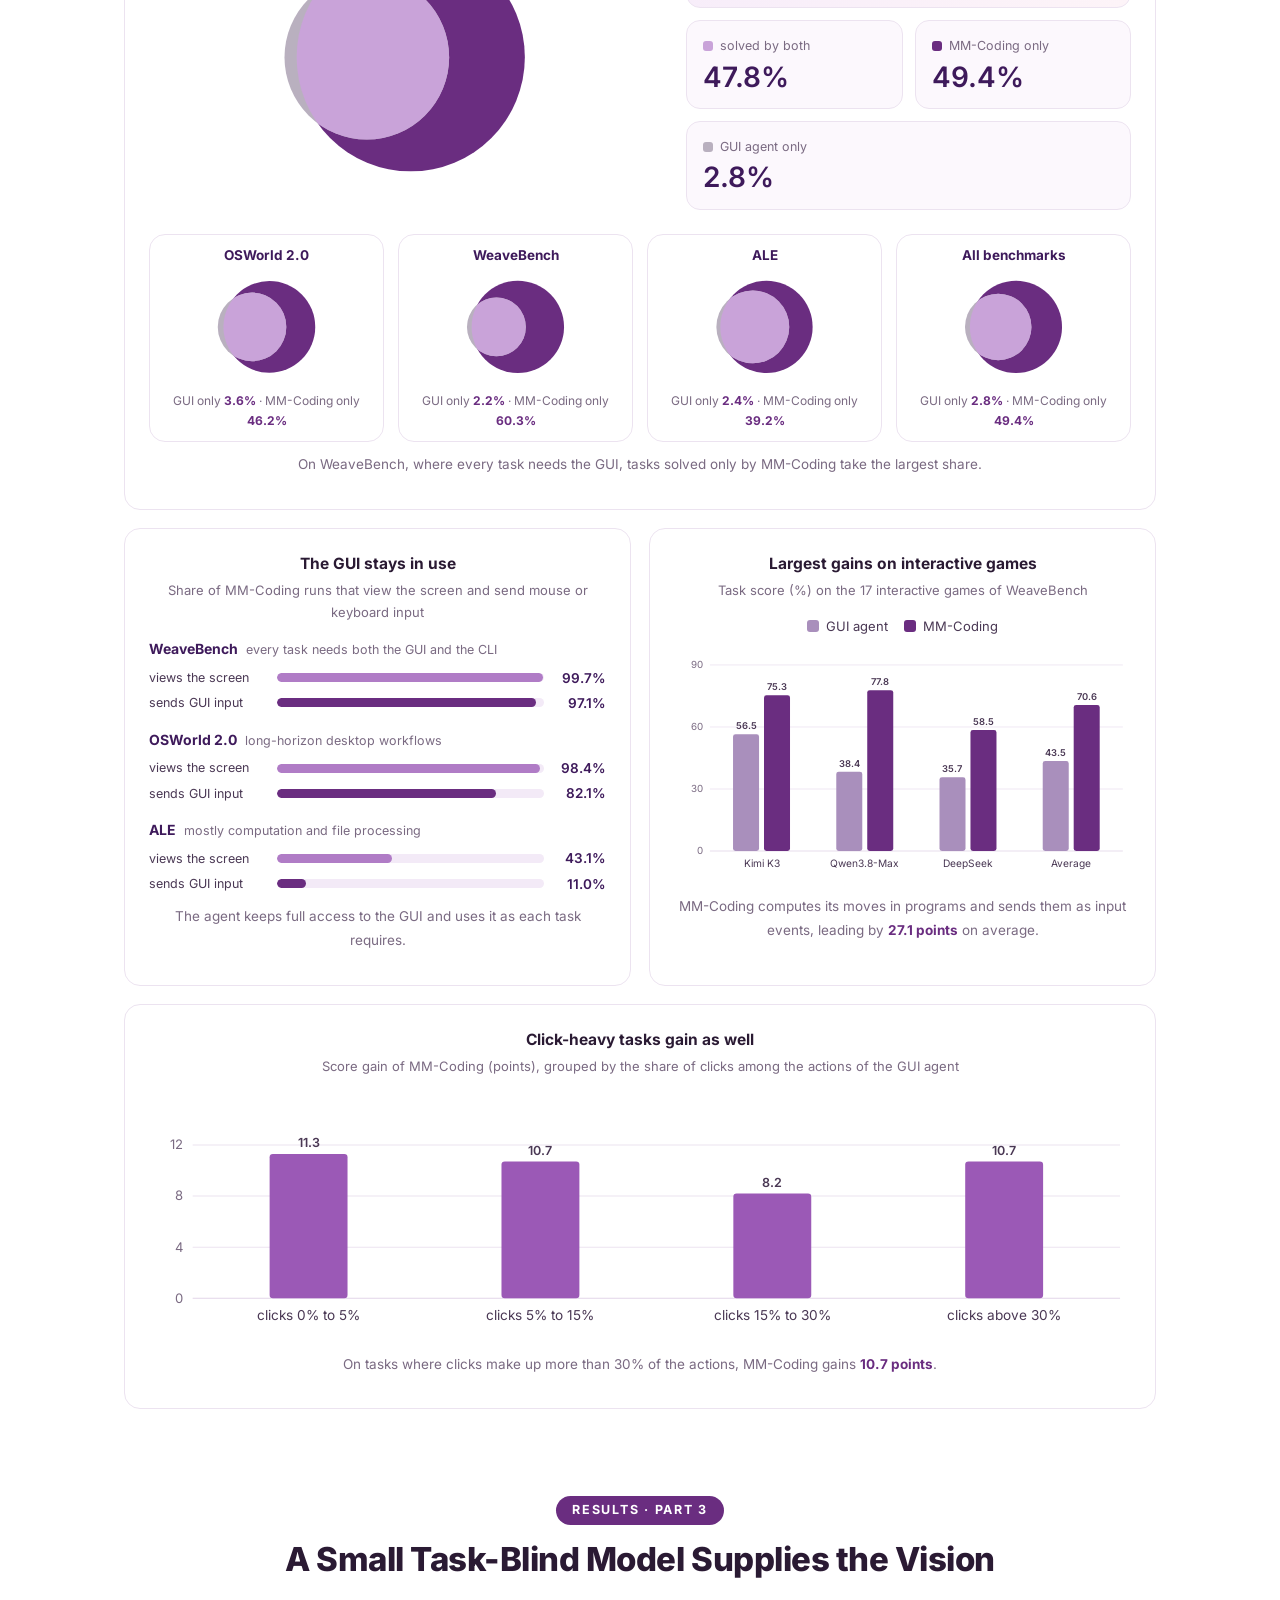
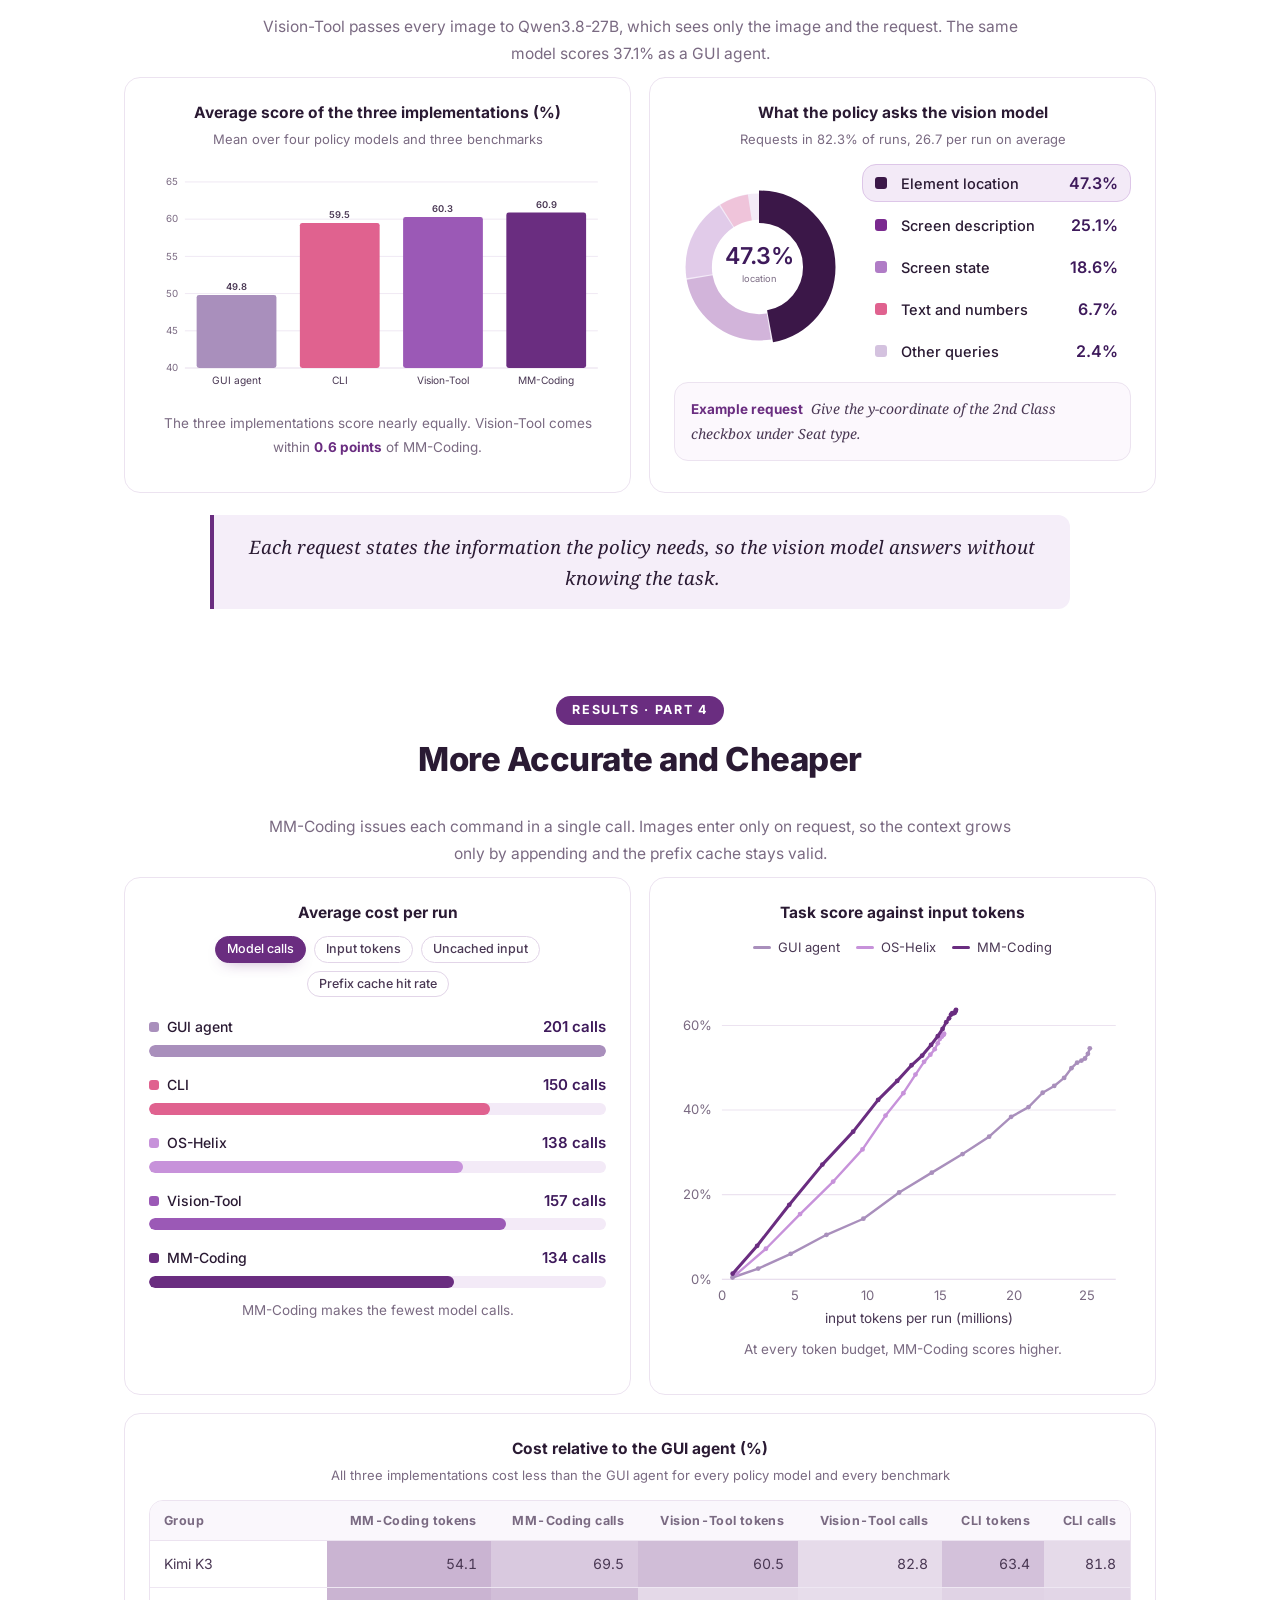
==== commit d29136da: "Remove Chinese page" ====
--- a/index.html
+++ b/index.html
@@ -463,7 +463,6 @@
 <div id="progress"></div>
 
 <header class="hero">
-  <a class="lang" href="zh.html" hreflang="zh-CN" lang="zh-CN"><svg viewBox="0 0 16 16" fill="none" stroke="currentColor" stroke-width="1.4"><circle cx="8" cy="8" r="6.2"/><path d="M1.8 8h12.4M8 1.8c1.9 2 2.6 4 2.6 6.2S9.9 12.2 8 14.2M8 1.8C6.1 3.8 5.4 5.8 5.4 8s.7 4.2 2.6 6.2"/></svg>&#20013;&#25991;</a>
   <div class="logo rv"><svg viewBox="0 0 32 32" fill="none"><rect x="4" y="6" width="15" height="11" rx="2.5" stroke="#fff" stroke-width="2"/><path d="M8 22h7" stroke="#fff" stroke-width="2" stroke-linecap="round"/><path d="M22 13l3 3-3 3M26 23h-6" stroke="#F6C1D3" stroke-width="2" stroke-linecap="round" stroke-linejoin="round"/></svg></div>
   <h1 class="rv d1">Rethinking <span class="acc">Vision</span> in Computer-Use Agents</h1>
   <div class="sub rv d1">Decoupling Perception from Action</div>
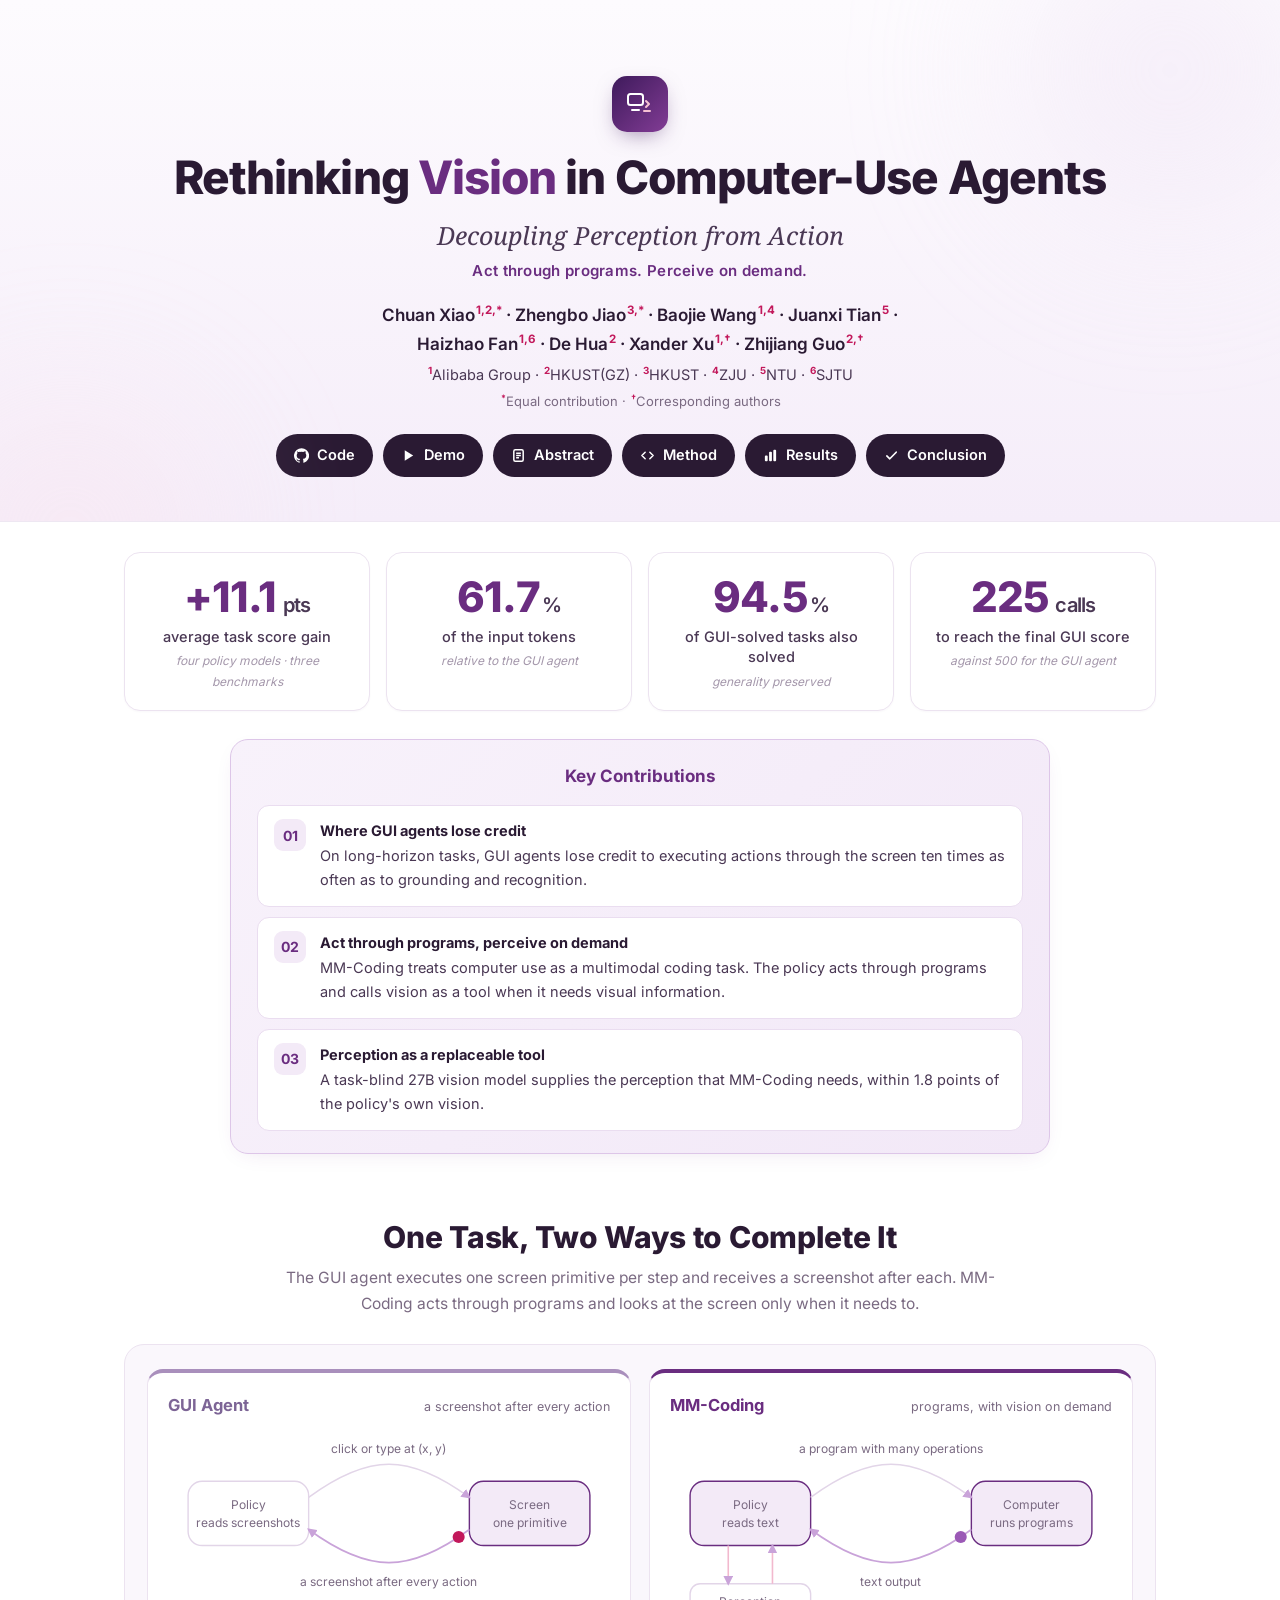
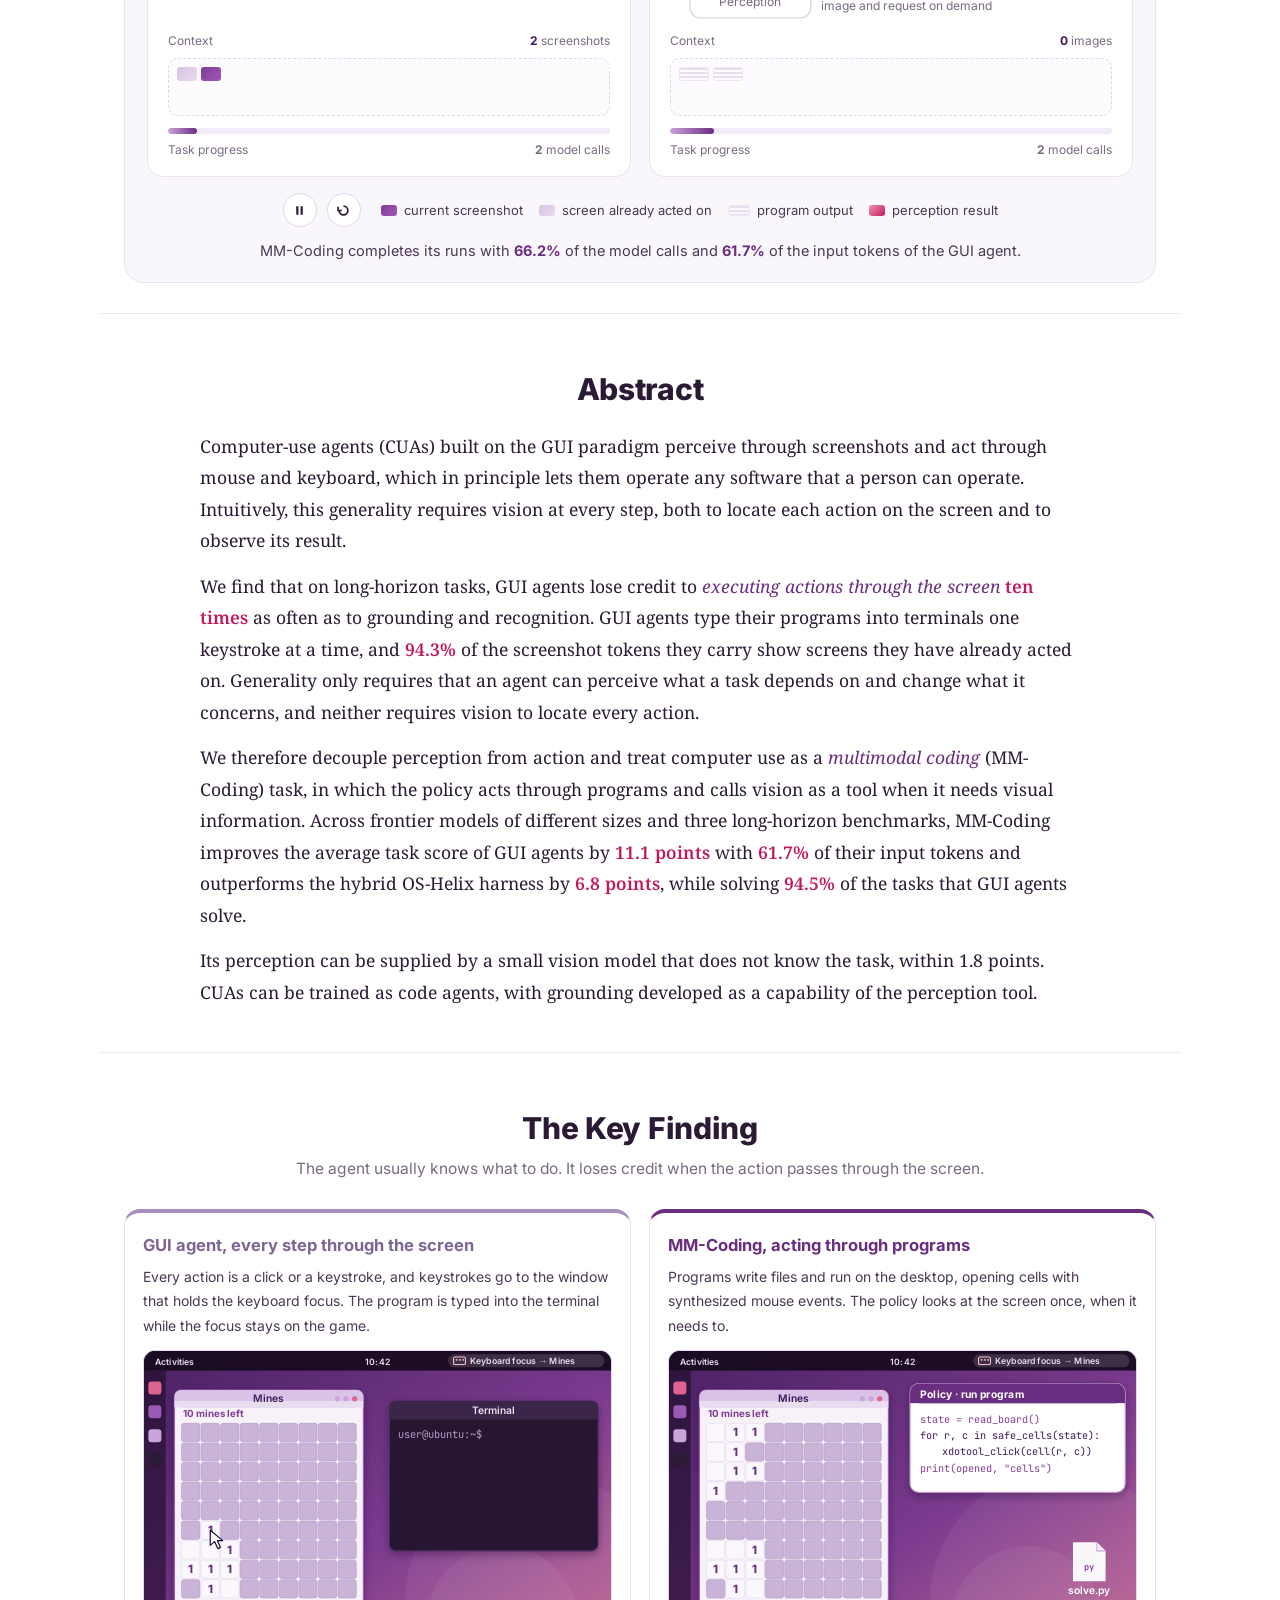
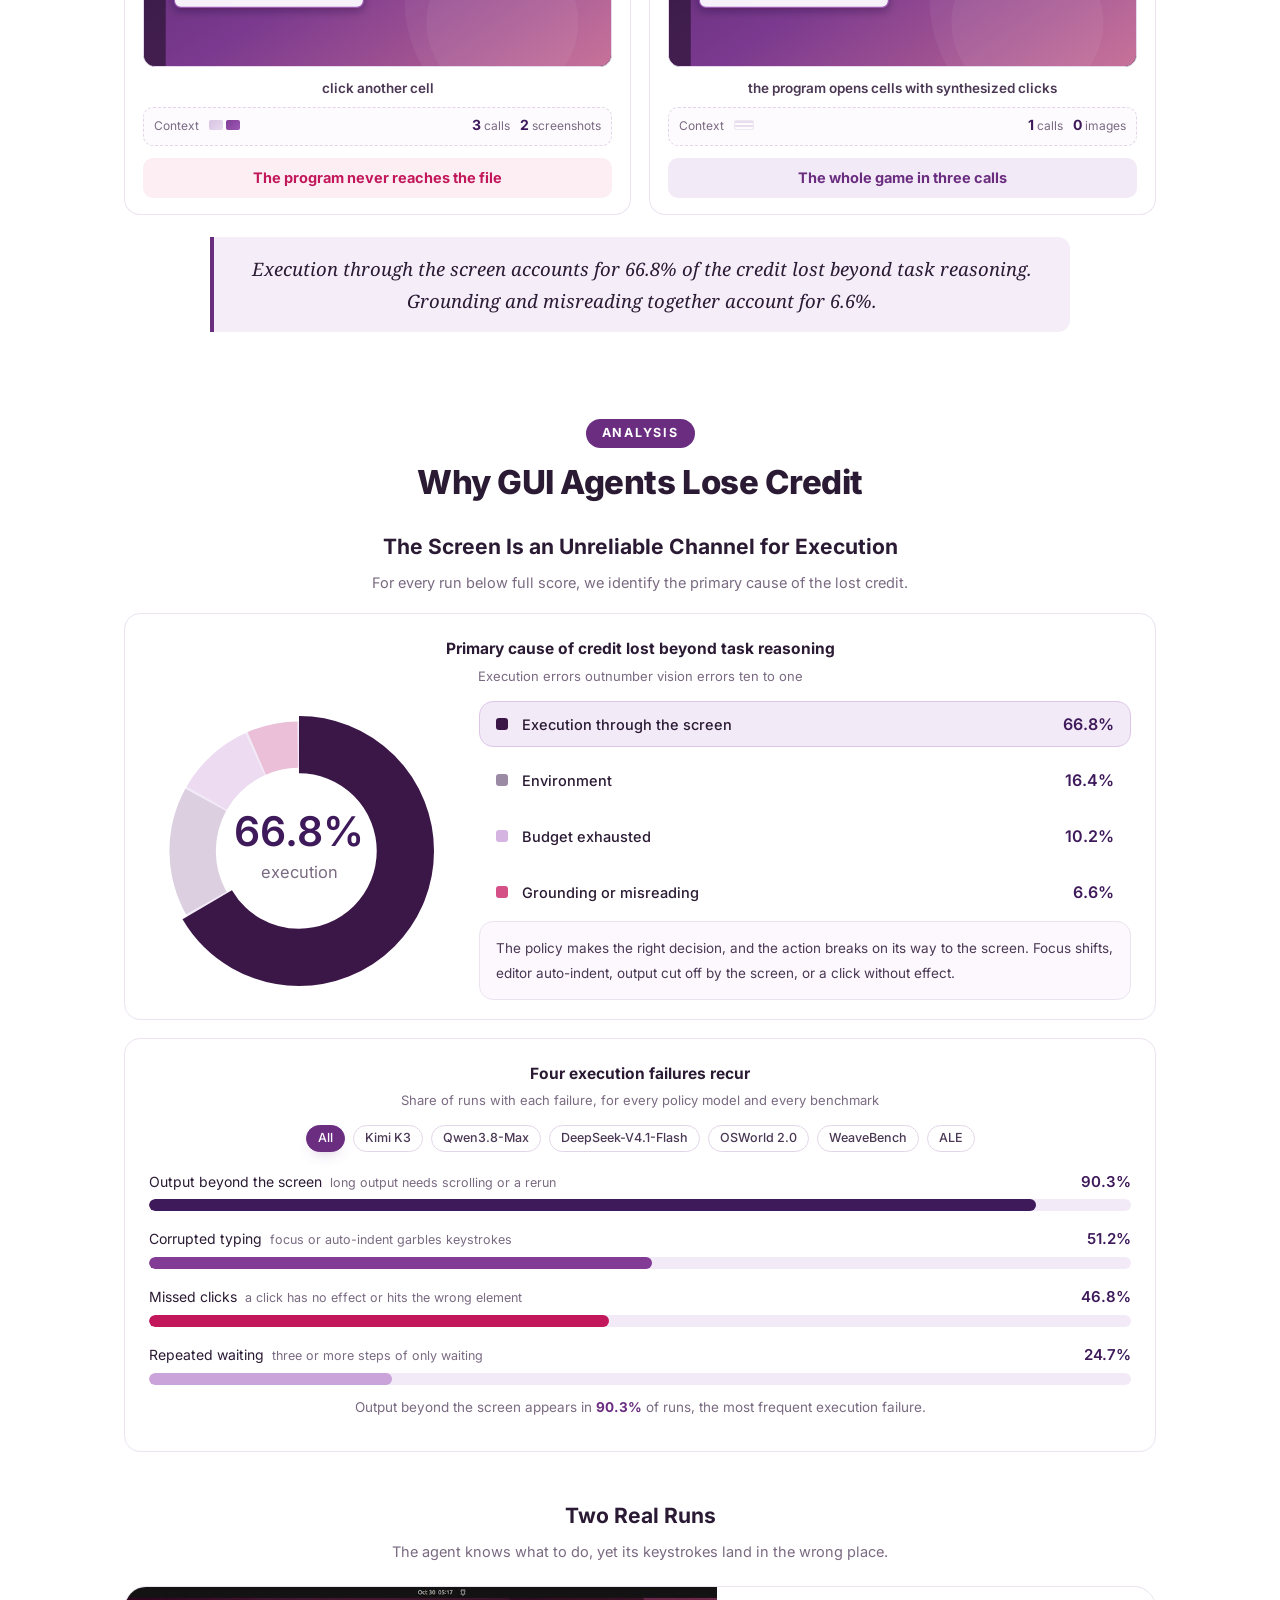
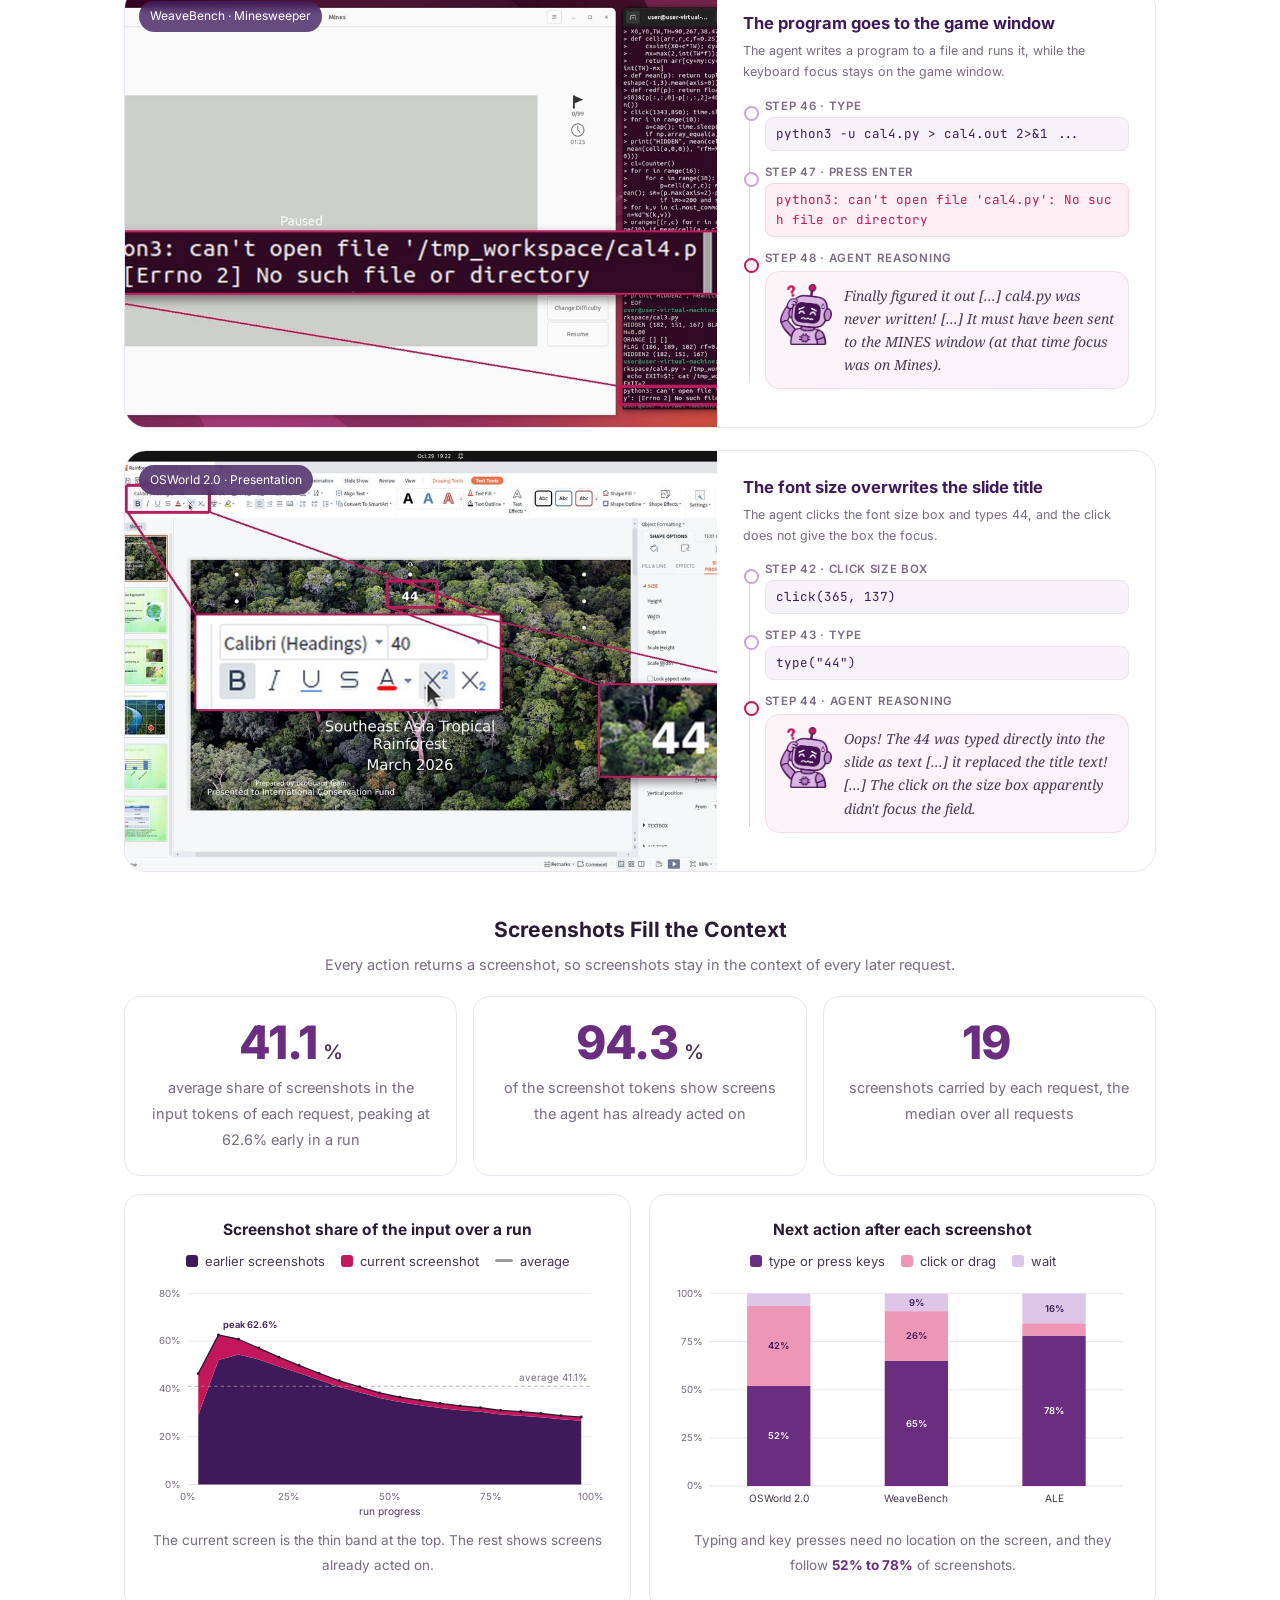
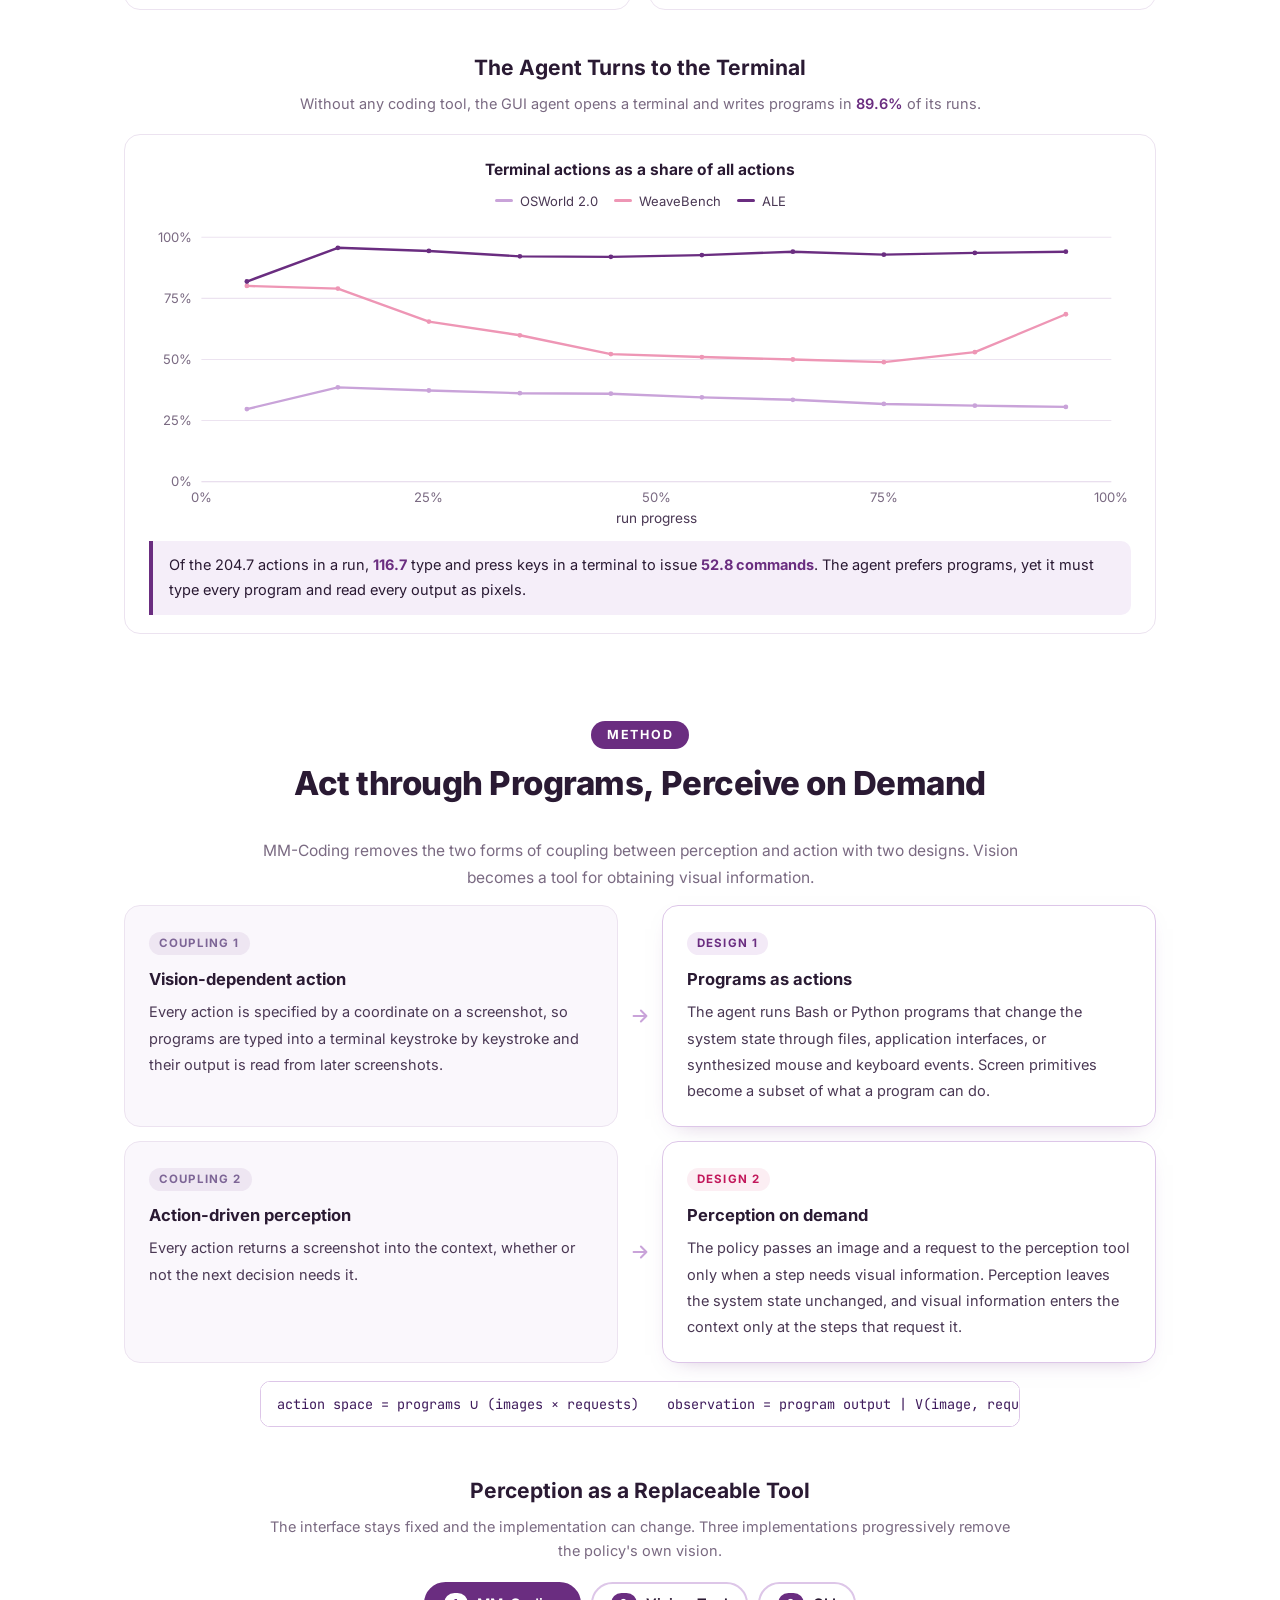
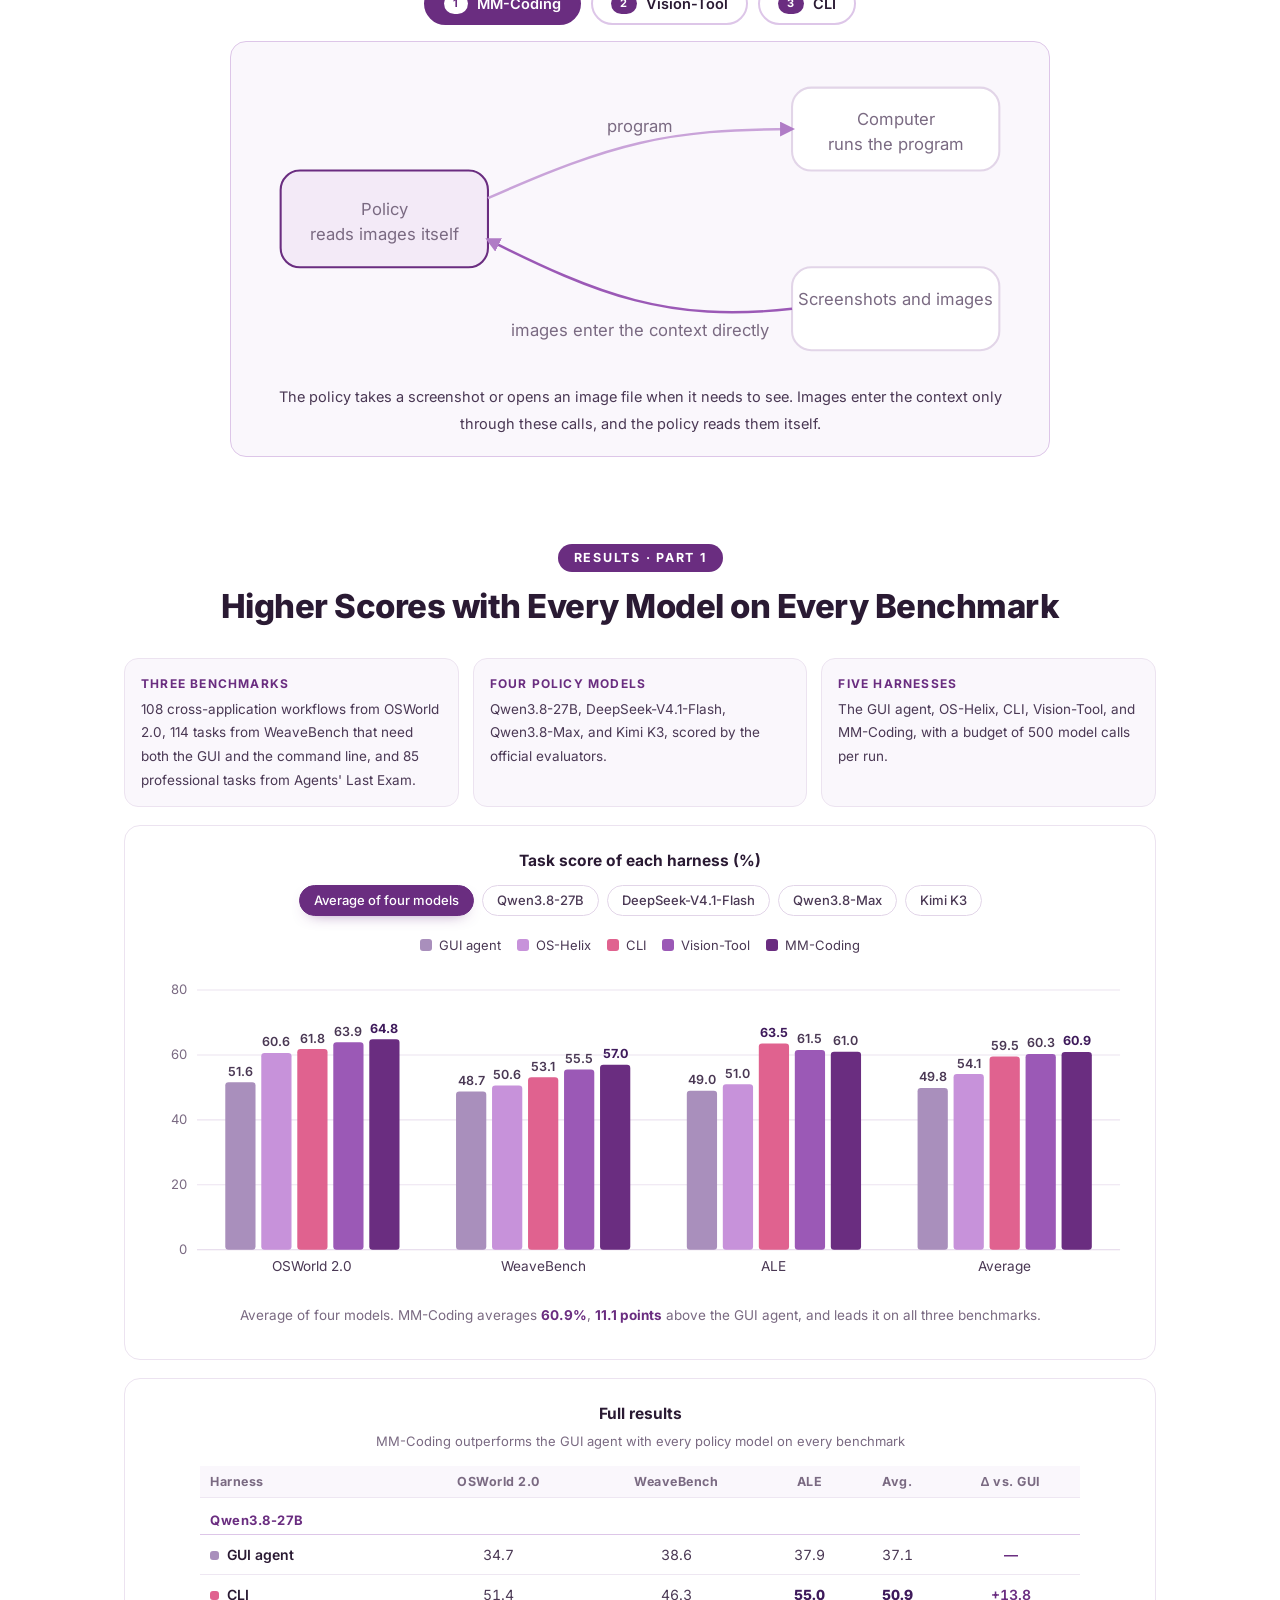
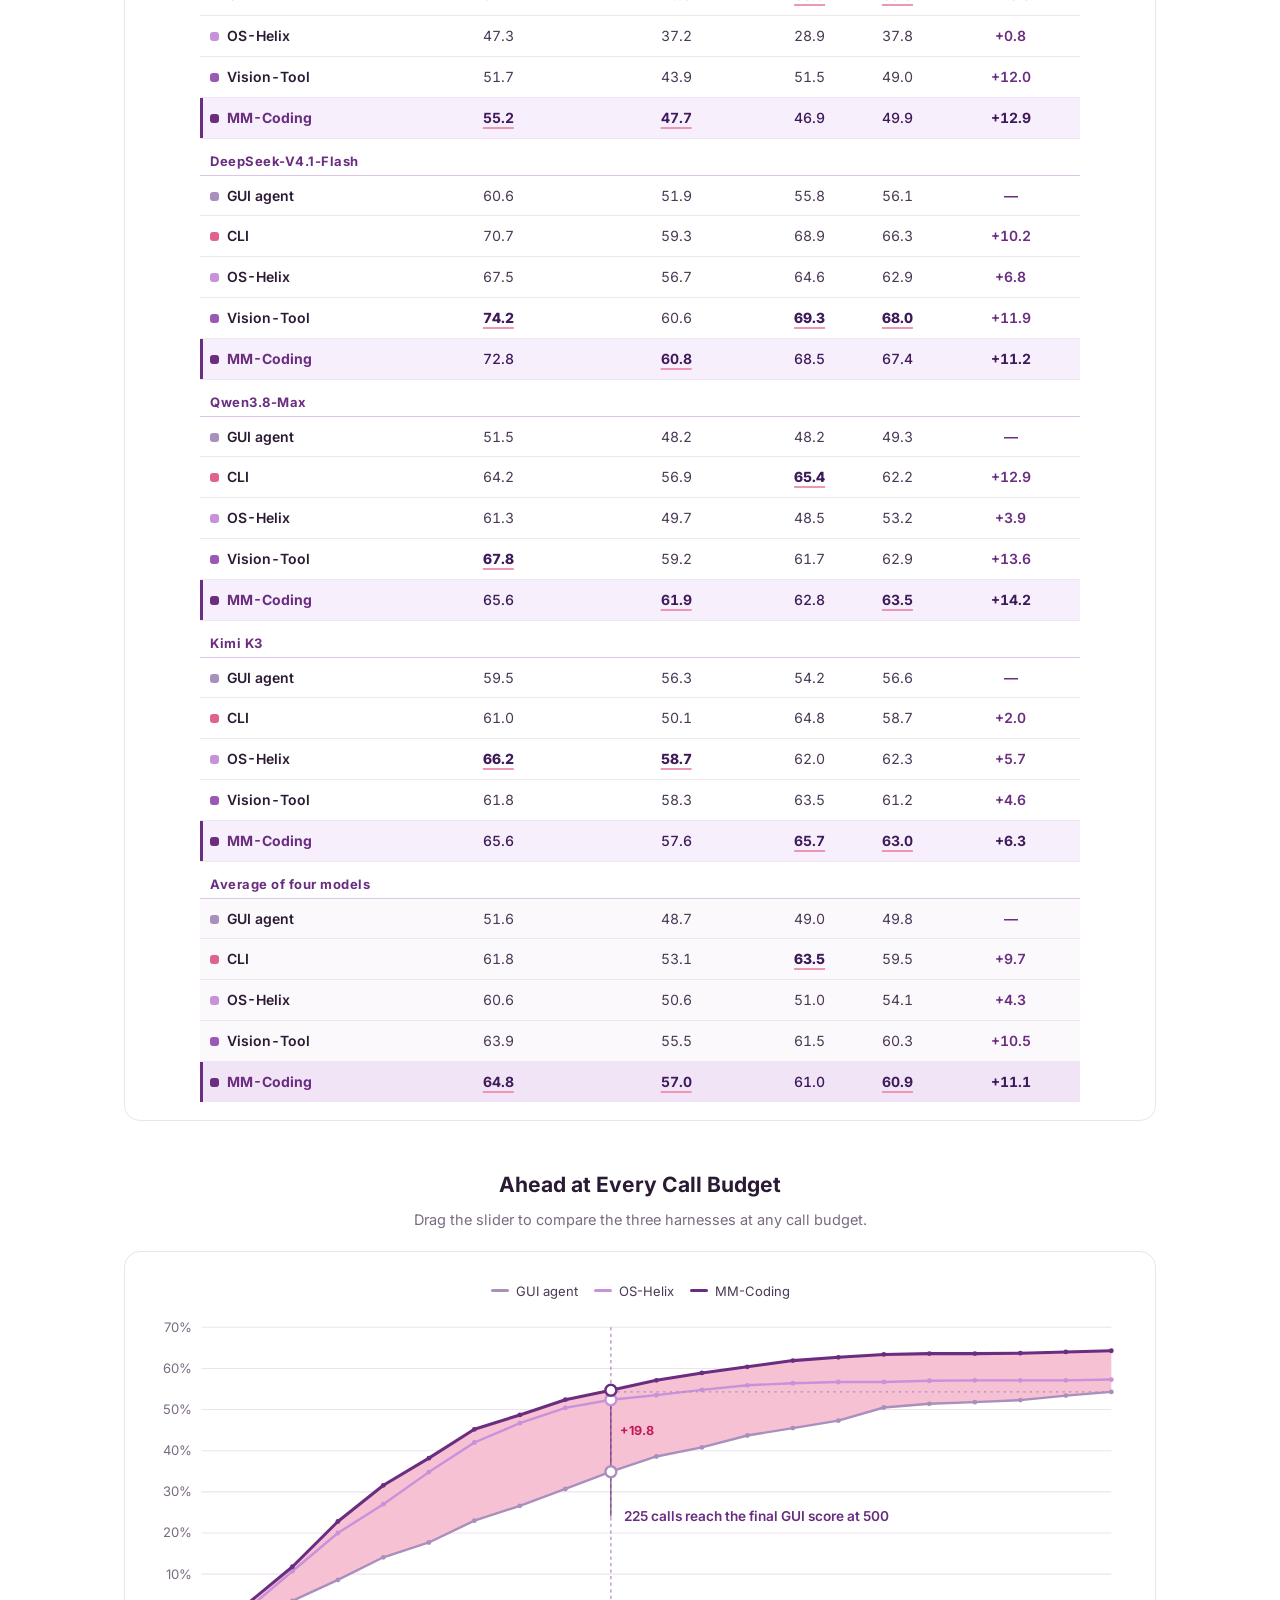
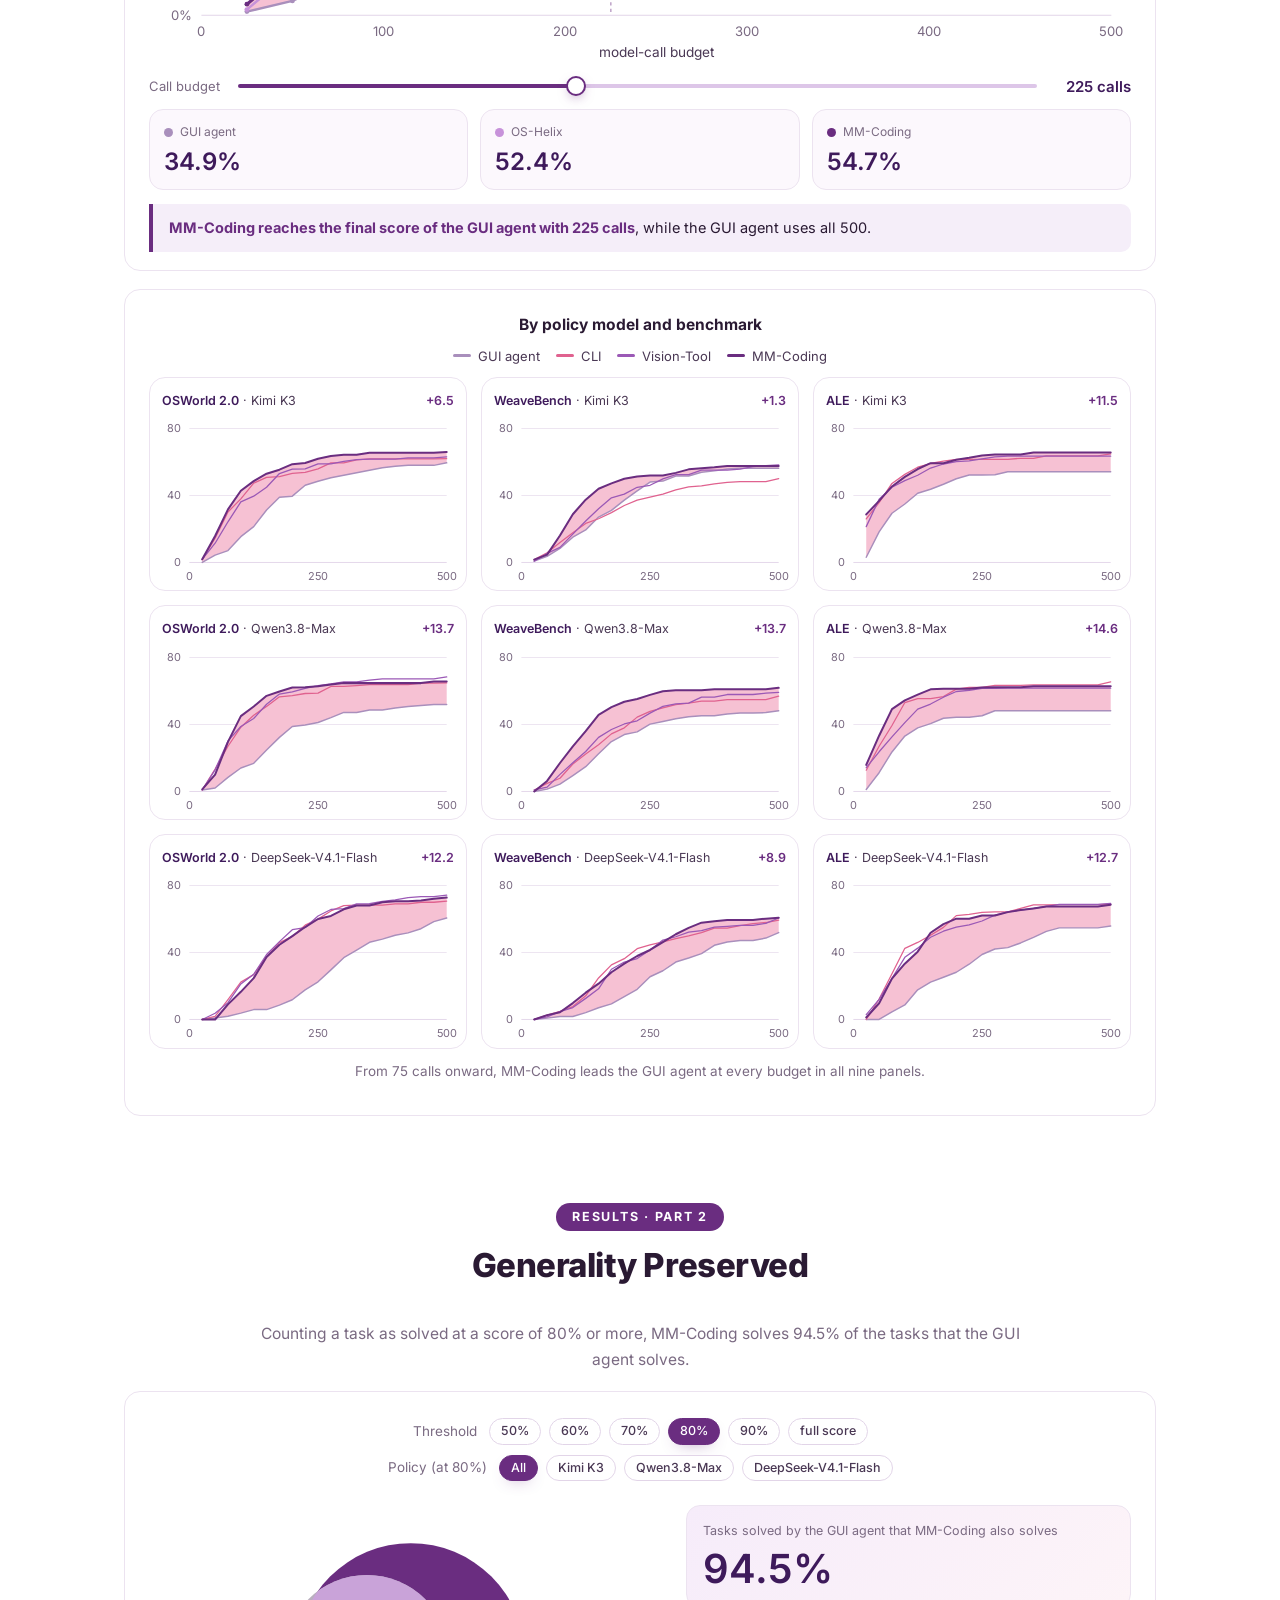
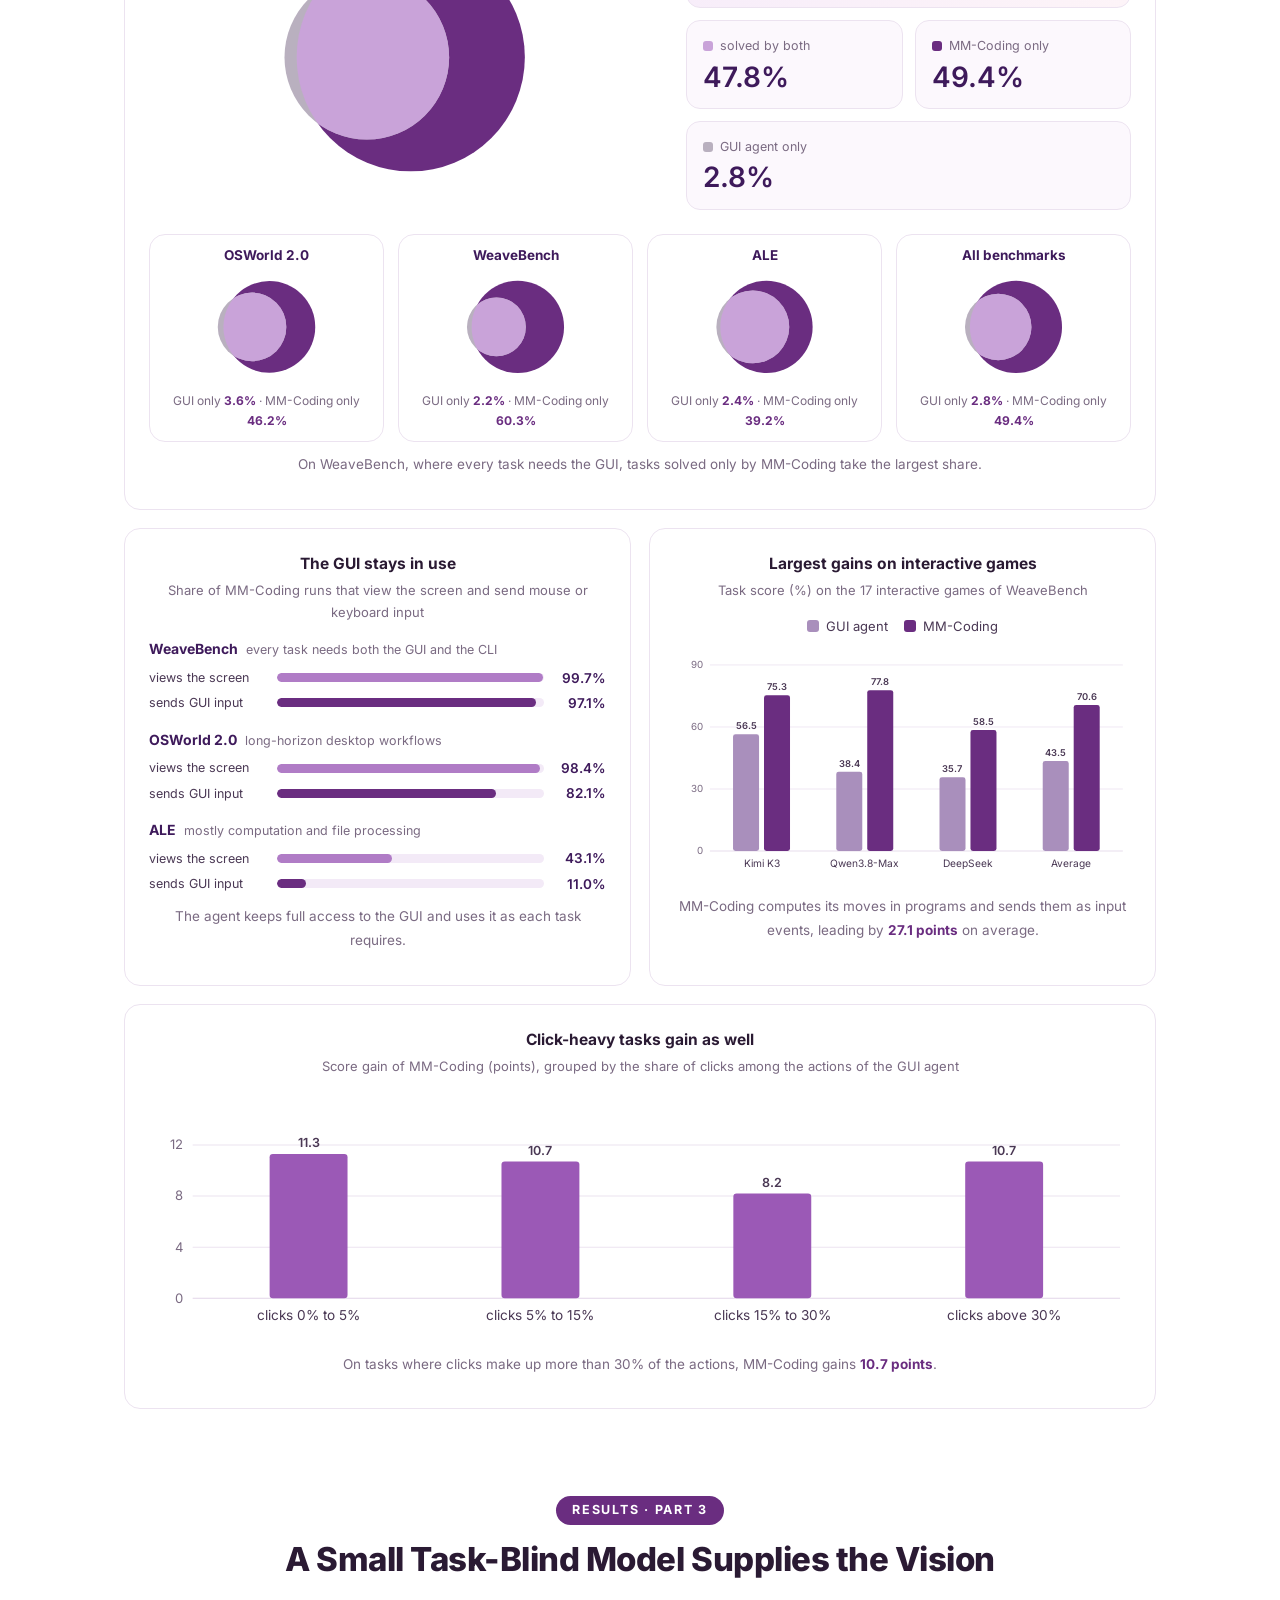
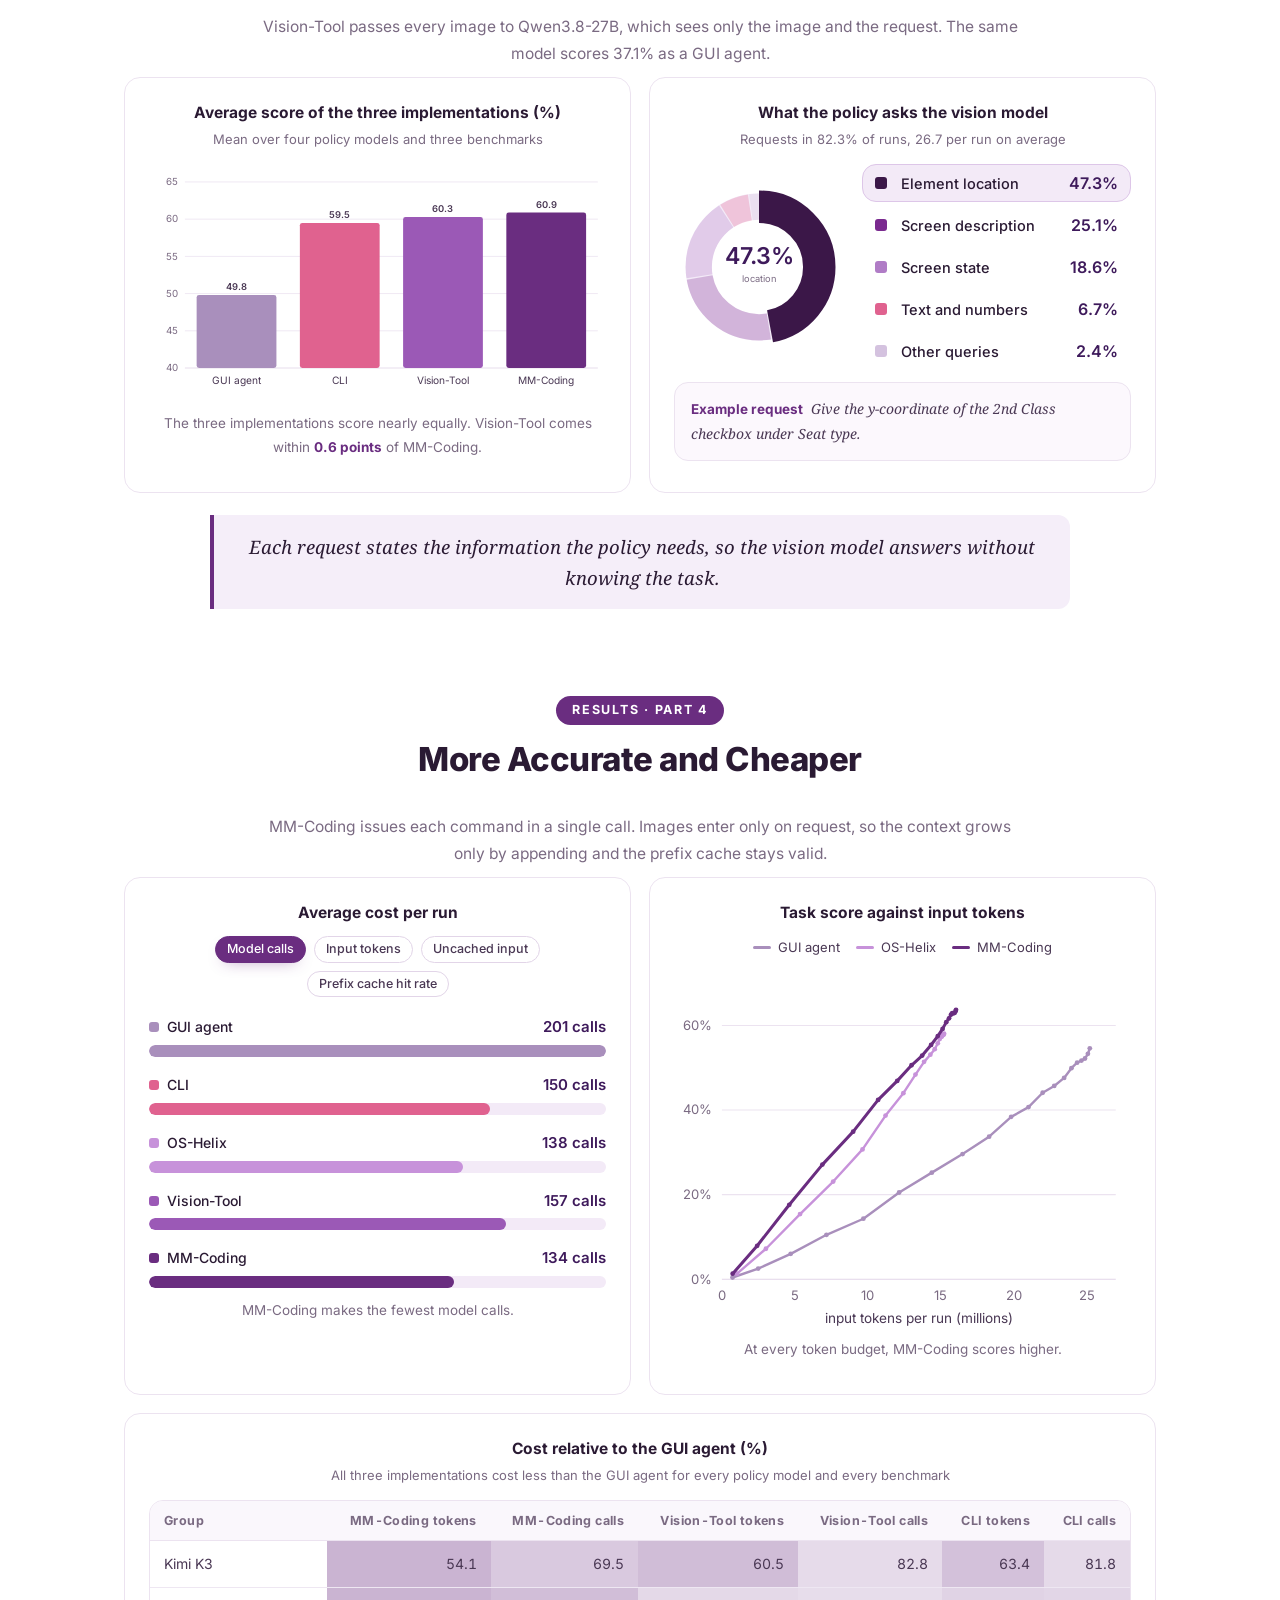
==== commit c4855e41: "Rename to Rethinking-CUA-Vision" ====
--- a/index.html
+++ b/index.html
@@ -471,7 +471,7 @@
   <p class="affil rv d2"><sup>1</sup>Alibaba Group · <sup>2</sup>HKUST(GZ) · <sup>3</sup>HKUST · <sup>4</sup>ZJU · <sup>5</sup>NTU · <sup>6</sup>SJTU</p>
   <p class="note rv d2"><sup>*</sup>Equal contribution · <sup>†</sup>Corresponding authors</p>
   <div class="btns rv d2">
-    <a href="https://github.com/OpenEnvision/mm-coding" target="_blank" rel="noopener"><svg viewBox="0 0 16 16" fill="currentColor"><path d="M8 .2a8 8 0 0 0-2.53 15.59c.4.07.55-.17.55-.38v-1.33c-2.23.48-2.7-1.07-2.7-1.07-.36-.92-.89-1.17-.89-1.17-.73-.5.06-.49.06-.49.8.06 1.23.83 1.23.83.72 1.22 1.88.87 2.33.66.07-.52.28-.87.5-1.07-1.78-.2-3.65-.89-3.65-3.95 0-.87.31-1.59.82-2.15-.08-.2-.36-1.02.08-2.12 0 0 .67-.21 2.2.82a7.6 7.6 0 0 1 4 0c1.53-1.03 2.2-.82 2.2-.82.44 1.1.16 1.92.08 2.12.51.56.82 1.28.82 2.15 0 3.07-1.87 3.75-3.66 3.95.29.25.54.73.54 1.48v2.2c0 .21.15.46.55.38A8 8 0 0 0 8 .2z"/></svg>Code</a>
+    <a href="https://github.com/OpenEnvision/MM-Coding" target="_blank" rel="noopener"><svg viewBox="0 0 16 16" fill="currentColor"><path d="M8 .2a8 8 0 0 0-2.53 15.59c.4.07.55-.17.55-.38v-1.33c-2.23.48-2.7-1.07-2.7-1.07-.36-.92-.89-1.17-.89-1.17-.73-.5.06-.49.06-.49.8.06 1.23.83 1.23.83.72 1.22 1.88.87 2.33.66.07-.52.28-.87.5-1.07-1.78-.2-3.65-.89-3.65-3.95 0-.87.31-1.59.82-2.15-.08-.2-.36-1.02.08-2.12 0 0 .67-.21 2.2.82a7.6 7.6 0 0 1 4 0c1.53-1.03 2.2-.82 2.2-.82.44 1.1.16 1.92.08 2.12.51.56.82 1.28.82 2.15 0 3.07-1.87 3.75-3.66 3.95.29.25.54.73.54 1.48v2.2c0 .21.15.46.55.38A8 8 0 0 0 8 .2z"/></svg>Code</a>
     <a href="#demo"><svg viewBox="0 0 16 16"><path d="M4 2.5v11l9-5.5z" fill="currentColor"/></svg>Demo</a>
     <a href="#abstract"><svg viewBox="0 0 16 16" fill="none" stroke="currentColor" stroke-width="1.6"><rect x="3" y="1.8" width="10" height="12.4" rx="1.6"/><path d="M5.5 5.5h5M5.5 8h5M5.5 10.5h3"/></svg>Abstract</a>
     <a href="#method"><svg viewBox="0 0 16 16" fill="none" stroke="currentColor" stroke-width="1.6" stroke-linecap="round" stroke-linejoin="round"><path d="M5.5 4.5L2 8l3.5 3.5M10.5 4.5L14 8l-3.5 3.5"/></svg>Method</a>
